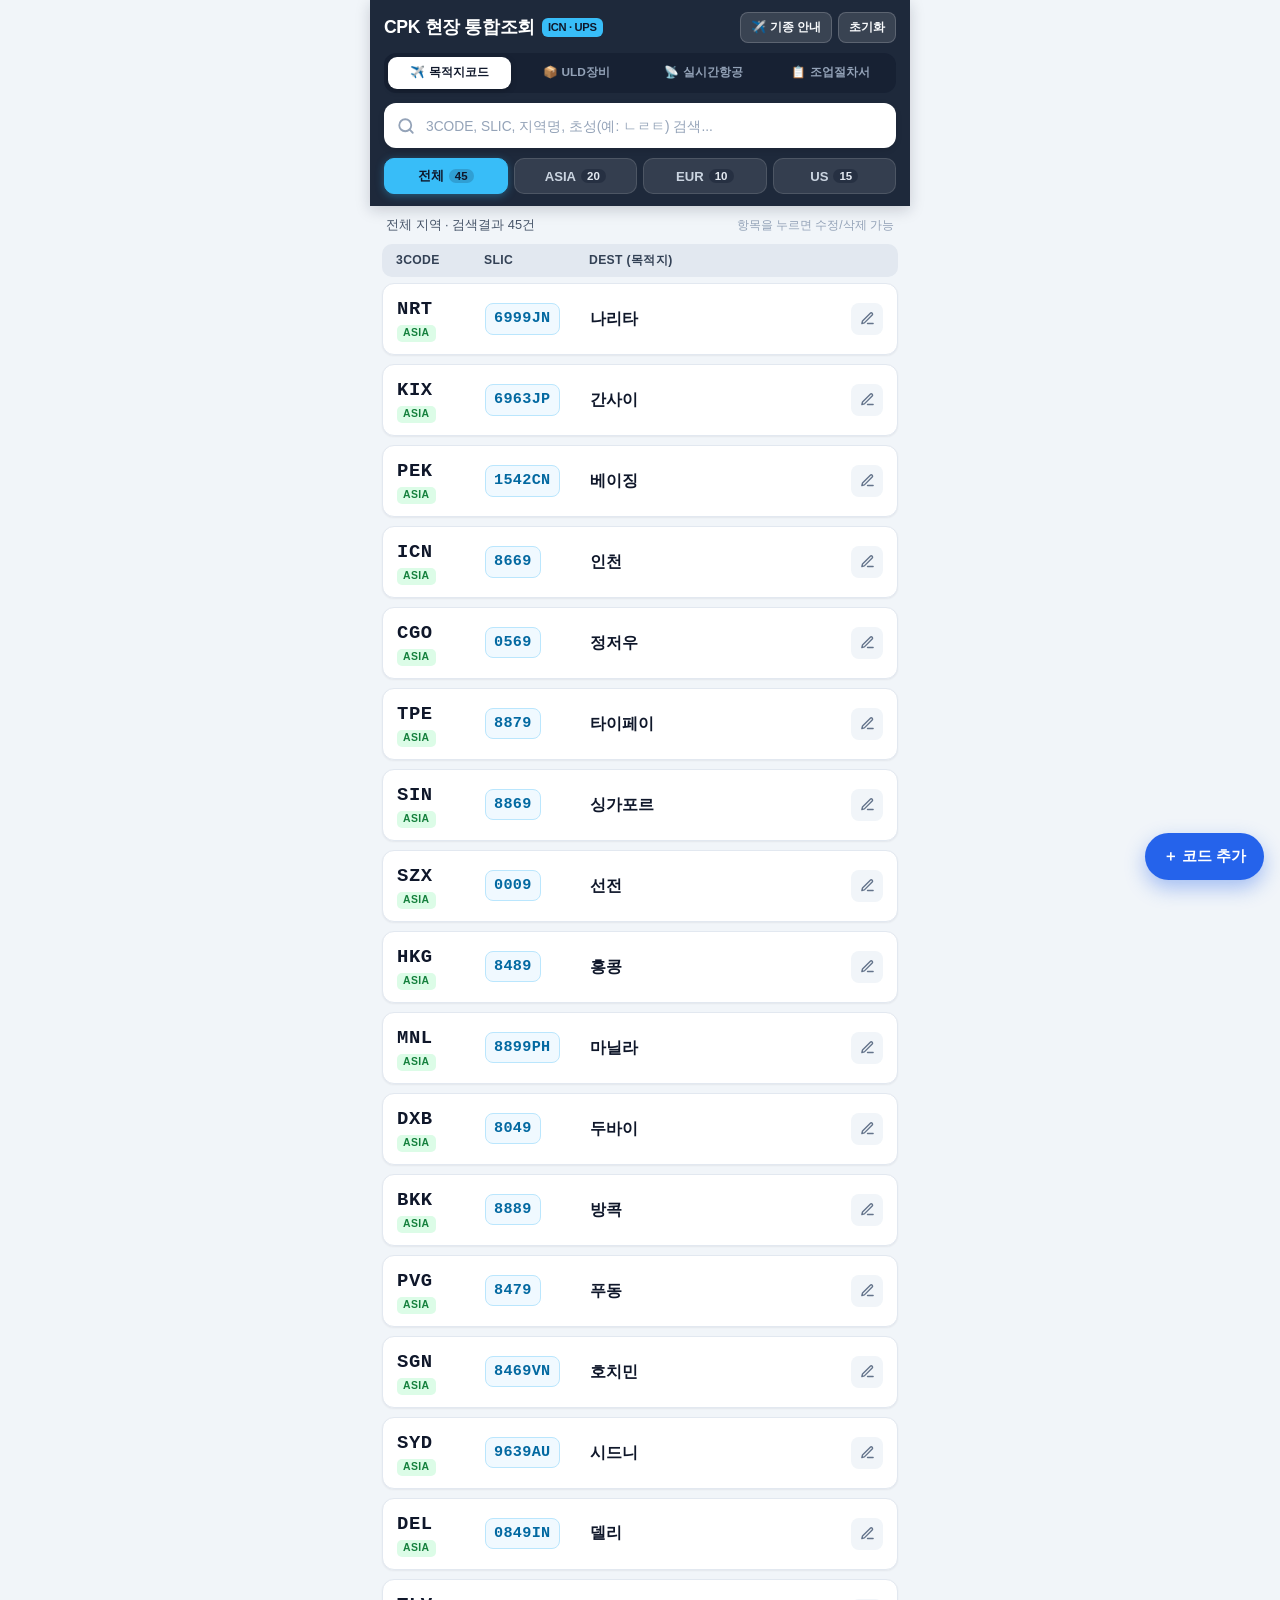
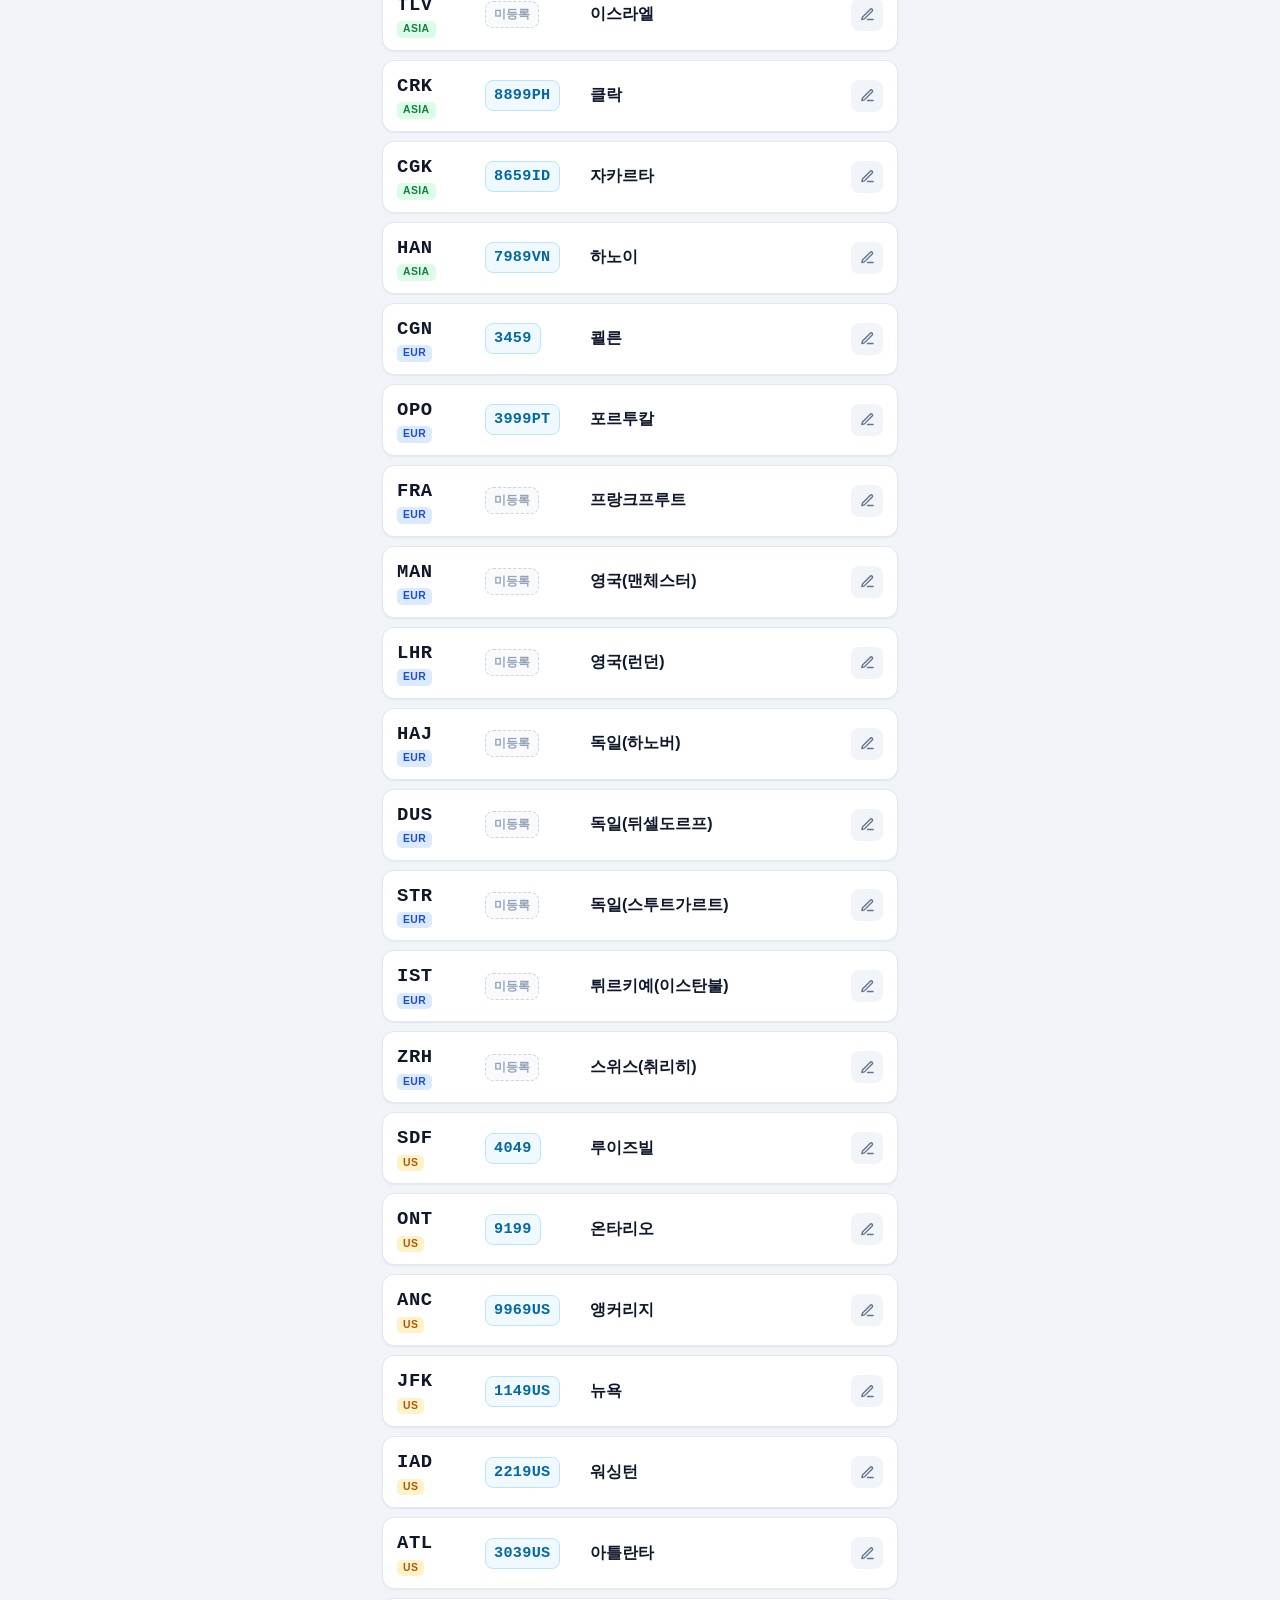
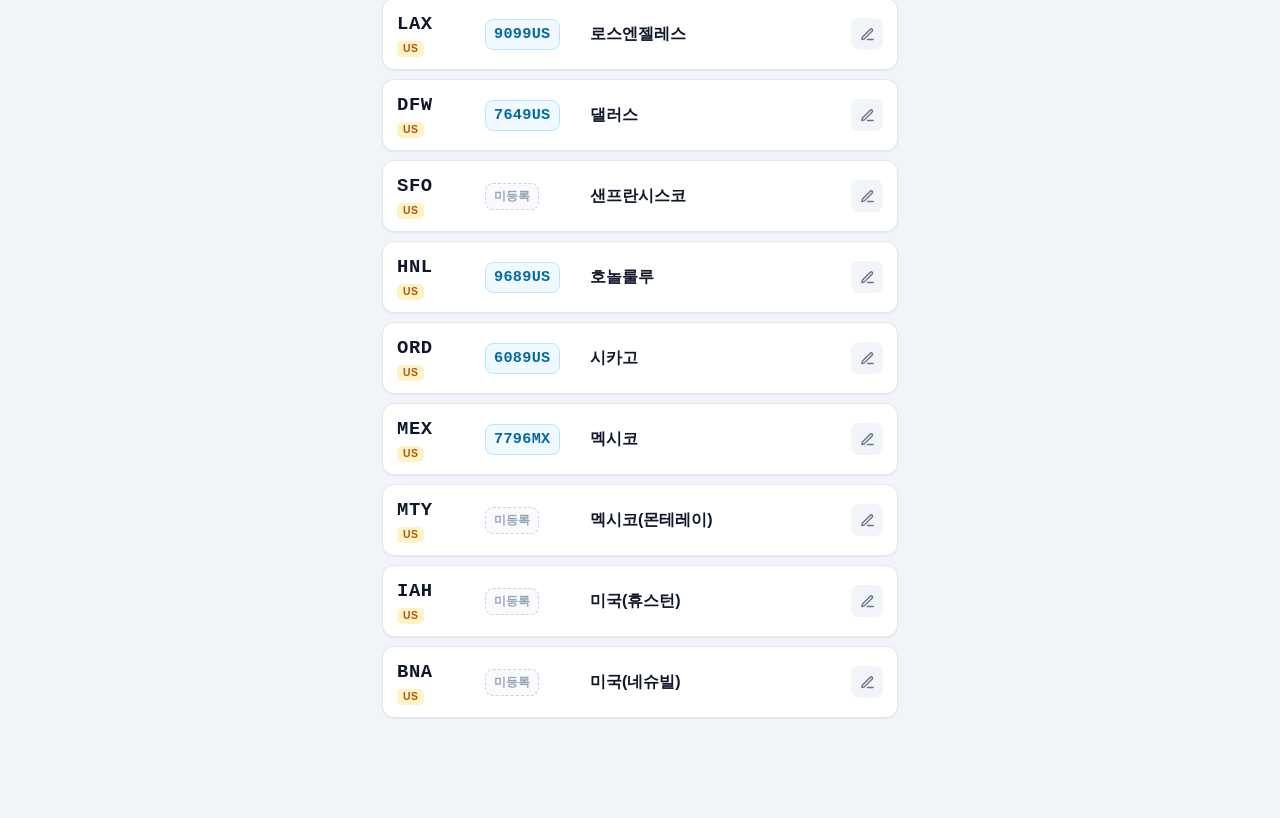
==== 모바일_코드찾기_단일파일.html @ 0aa2a80d "feat: add UPS aircraft ground handling SOP manual tab with step order & content CRUD" ====
﻿<!DOCTYPE html>
<html lang="ko">
<head>
  <meta charset="UTF-8" />
  <meta name="viewport" content="width=device-width, initial-scale=1.0, maximum-scale=1.0, user-scalable=no" />
  <meta name="theme-color" content="#1e293b" />
  <meta name="apple-mobile-web-app-capable" content="yes" />
  <meta name="apple-mobile-web-app-status-bar-style" content="black-translucent" />
  <meta name="apple-mobile-web-app-title" content="CPK 현장앱" />
  <title>CPK 3CODE · ULD · 실시간 항공편</title>
  <link rel="icon" type="image/svg+xml" href="data:image/svg+xml,<svg xmlns='http://www.w3.org/2000/svg' viewBox='0 0 100 100'><rect width='100' height='100' rx='22' fill='%231e293b'/><text x='50' y='44' font-family='sans-serif' font-size='26' font-weight='bold' fill='%2338bdf8' text-anchor='middle'>CPK</text><text x='50' y='74' font-family='sans-serif' font-size='22' font-weight='bold' fill='%23fbbf24' text-anchor='middle'>5X·ULD</text></svg>" />
  <link rel="manifest" href="./manifest.json" />
  <style>
:root {
  --bg: #f1f5f9;
  --surface: #ffffff;
  --text-primary: #0f172a;
  --text-secondary: #475569;
  --text-muted: #94a3b8;
  --border: #e2e8f0;
  --primary: #2563eb;
  --primary-dark: #1d4ed8;
  --primary-light: #eff6ff;
  --header-bg: #1e293b;
  --asia-bg: #dcfce7;
  --asia-text: #15803d;
  --eur-bg: #dbeafe;
  --eur-text: #1d4ed8;
  --us-bg: #fef3c7;
  --us-text: #b45309;
  --danger: #ef4444;
  --danger-bg: #fef2f2;
  --radius: 14px;
  --shadow-sm: 0 1px 2px rgba(15, 23, 42, 0.06);
  --shadow-md: 0 4px 12px rgba(15, 23, 42, 0.08);
}

* {
  box-sizing: border-box;
  margin: 0;
  padding: 0;
  -webkit-tap-highlight-color: transparent;
}

body {
  font-family: -apple-system, BlinkMacSystemFont, "Pretendard", "Malgun Gothic", "Apple SD Gothic Neo", sans-serif;
  background-color: var(--bg);
  color: var(--text-primary);
  line-height: 1.4;
  padding-bottom: 100px;
}

.app-container {
  max-width: 540px;
  margin: 0 auto;
  min-height: 100dvh;
  display: flex;
  flex-direction: column;
}

/* Sticky Top Header & Search */
.sticky-top {
  position: sticky;
  top: 0;
  z-index: 30;
  background: var(--header-bg);
  color: #fff;
  padding: 12px 14px 12px;
  box-shadow: 0 4px 14px rgba(15, 23, 42, 0.18);
}

.top-bar {
  display: flex;
  align-items: center;
  justify-content: space-between;
  margin-bottom: 10px;
}

.app-title {
  font-size: 1.1rem;
  font-weight: 800;
  letter-spacing: -0.02em;
  display: flex;
  align-items: center;
  gap: 7px;
}

.app-title-badge {
  background: #38bdf8;
  color: #0f172a;
  font-size: 0.7rem;
  font-weight: 800;
  padding: 2px 6px;
  border-radius: 6px;
}

.top-actions {
  display: flex;
  gap: 6px;
}

.icon-btn {
  background: rgba(255, 255, 255, 0.12);
  border: 1px solid rgba(255, 255, 255, 0.18);
  color: #f8fafc;
  border-radius: 8px;
  padding: 6px 10px;
  font-size: 0.76rem;
  font-weight: 700;
  cursor: pointer;
  display: inline-flex;
  align-items: center;
  gap: 4px;
  transition: background 0.15s;
}

.icon-btn:active {
  background: rgba(255, 255, 255, 0.24);
}

/* Main Mode Switcher */
.mode-switch {
  display: grid;
  grid-template-columns: 1fr 1fr;
  gap: 6px;
  background: rgba(15, 23, 42, 0.45);
  padding: 4px;
  border-radius: 12px;
  margin-bottom: 10px;
}

.mode-switch.mode-switch-3 {
  grid-template-columns: repeat(3, 1fr);
}

.mode-switch.mode-switch-4 {
  grid-template-columns: repeat(4, 1fr);
  gap: 4px;
}

.mode-btn {
  background: transparent;
  border: none;
  color: #94a3b8;
  padding: 8px 2px;
  border-radius: 9px;
  font-size: 0.74rem;
  font-weight: 800;
  cursor: pointer;
  white-space: nowrap;
  transition: all 0.15s;
}

.mode-btn.active {
  background: #ffffff;
  color: #0f172a;
  box-shadow: 0 2px 6px rgba(0, 0, 0, 0.2);
}

/* Search Box */
.search-wrapper {
  position: relative;
  display: flex;
  align-items: center;
}

.search-icon {
  position: absolute;
  left: 13px;
  width: 18px;
  height: 18px;
  color: var(--text-muted);
  pointer-events: none;
}

.search-input {
  width: 100%;
  height: 45px;
  padding: 0 42px 0 40px;
  font-size: 0.96rem;
  font-weight: 500;
  border: 2px solid transparent;
  border-radius: 12px;
  background: #ffffff;
  color: var(--text-primary);
  outline: none;
  box-shadow: 0 2px 6px rgba(0, 0, 0, 0.12);
  transition: border-color 0.15s;
}

.search-input:focus {
  border-color: #38bdf8;
}

.search-input::placeholder {
  color: #94a3b8;
  font-size: 0.86rem;
  font-weight: 400;
}

.clear-btn {
  position: absolute;
  right: 8px;
  width: 30px;
  height: 30px;
  border: none;
  border-radius: 50%;
  background: #e2e8f0;
  color: #475569;
  font-size: 0.9rem;
  font-weight: 700;
  cursor: pointer;
  display: none;
  align-items: center;
  justify-content: center;
}

.clear-btn.visible {
  display: inline-flex;
}

/* Region Filter Tabs */
.region-tabs {
  display: grid;
  grid-template-columns: repeat(4, 1fr);
  gap: 6px;
  margin-top: 10px;
}

.uld-type-tabs {
  display: flex;
  gap: 6px;
  margin-top: 10px;
  overflow-x: auto;
  padding-bottom: 2px;
  scrollbar-width: none;
}

.uld-type-tabs::-webkit-scrollbar {
  display: none;
}

.tab-btn {
  background: rgba(255, 255, 255, 0.1);
  border: 1px solid rgba(255, 255, 255, 0.12);
  color: #cbd5e1;
  padding: 8px 10px;
  border-radius: 10px;
  font-size: 0.82rem;
  font-weight: 700;
  cursor: pointer;
  display: flex;
  align-items: center;
  justify-content: center;
  gap: 5px;
  white-space: nowrap;
  transition: all 0.15s;
}

.tab-btn .count {
  font-size: 0.72rem;
  background: rgba(15, 23, 42, 0.35);
  color: #e2e8f0;
  padding: 1px 6px;
  border-radius: 99px;
  font-weight: 600;
}

.tab-btn.active {
  background: #38bdf8;
  color: #0f172a;
  border-color: #38bdf8;
  box-shadow: 0 2px 8px rgba(56, 189, 248, 0.35);
}

.tab-btn.active .count {
  background: rgba(15, 23, 42, 0.18);
  color: #0f172a;
}

/* Status & Toolbar Bar */
.status-bar {
  display: flex;
  align-items: center;
  justify-content: space-between;
  padding: 10px 16px 6px;
  font-size: 0.8rem;
  color: var(--text-secondary);
}

.status-hint {
  color: var(--text-muted);
  font-size: 0.75rem;
}

/* Table Header Bar */
.list-header {
  display: grid;
  grid-template-columns: 88px 105px 1fr 34px;
  align-items: center;
  margin: 4px 12px 6px;
  padding: 8px 14px;
  background: #e2e8f0;
  border-radius: 10px;
  font-size: 0.76rem;
  font-weight: 800;
  color: #334155;
  letter-spacing: 0.03em;
}

/* Results List */
.results-list {
  padding: 0 12px;
  display: flex;
  flex-direction: column;
  gap: 9px;
}

/* 3CODE Item Card */
.item-card {
  background: var(--surface);
  border: 1px solid var(--border);
  border-radius: 12px;
  padding: 12px 14px;
  display: grid;
  grid-template-columns: 88px 105px 1fr 34px;
  align-items: center;
  box-shadow: var(--shadow-sm);
  cursor: pointer;
  transition: transform 0.1s, border-color 0.15s, background-color 0.15s;
}

.item-card:active {
  transform: scale(0.99);
  background-color: #f8fafc;
  border-color: #94a3b8;
}

.col-code {
  display: flex;
  flex-direction: column;
  align-items: flex-start;
  gap: 3px;
}

.code-text {
  font-size: 1.18rem;
  font-weight: 800;
  font-family: "SF Mono", "Roboto Mono", Consolas, monospace;
  color: var(--text-primary);
  letter-spacing: 0.03em;
}

.region-badge {
  font-size: 0.65rem;
  font-weight: 800;
  padding: 1px 6px;
  border-radius: 5px;
  letter-spacing: 0.04em;
}

.region-ASIA {
  background: var(--asia-bg);
  color: var(--asia-text);
}

.region-EUR {
  background: var(--eur-bg);
  color: var(--eur-text);
}

.region-US {
  background: var(--us-bg);
  color: var(--us-text);
}

.col-slic {
  display: flex;
  align-items: center;
}

.slic-badge {
  font-family: "SF Mono", "Roboto Mono", Consolas, monospace;
  font-size: 0.95rem;
  font-weight: 700;
  color: #0369a1;
  background: #f0f9ff;
  border: 1px solid #bae6fd;
  padding: 4px 8px;
  border-radius: 8px;
  letter-spacing: 0.02em;
}

.slic-empty {
  font-size: 0.76rem;
  font-weight: 600;
  color: #94a3b8;
  background: #f8fafc;
  border: 1px dashed #cbd5e1;
  padding: 4px 8px;
  border-radius: 8px;
}

.col-dest {
  font-size: 1rem;
  font-weight: 700;
  color: var(--text-primary);
  word-break: keep-all;
  padding-right: 4px;
}

.col-action {
  display: flex;
  justify-content: flex-end;
}

.edit-btn {
  width: 32px;
  height: 32px;
  border-radius: 8px;
  border: none;
  background: #f1f5f9;
  color: #64748b;
  display: inline-flex;
  align-items: center;
  justify-content: center;
  cursor: pointer;
}

.edit-btn:hover {
  background: #e2e8f0;
  color: #0f172a;
}

/* ==========================================
   ULD 컨테이너 카드 스타일
   ========================================== */
.uld-card {
  background: var(--surface);
  border: 1.5px solid var(--border);
  border-radius: 14px;
  padding: 13px;
  display: flex;
  align-items: center;
  gap: 12px;
  box-shadow: var(--shadow-sm);
  cursor: pointer;
  transition: transform 0.1s, border-color 0.15s;
}

.uld-card:active {
  transform: scale(0.99);
  border-color: #64748b;
}

.uld-thumb-wrap {
  width: 92px;
  height: 78px;
  border-radius: 10px;
  overflow: hidden;
  background: #f1f5f9;
  border: 1px solid #cbd5e1;
  flex-shrink: 0;
  display: flex;
  align-items: center;
  justify-content: center;
  position: relative;
}

.uld-thumb-img {
  width: 100%;
  height: 100%;
  object-fit: cover;
}

.uld-thumb-zoom {
  position: absolute;
  right: 3px;
  bottom: 3px;
  background: rgba(15, 23, 42, 0.72);
  color: #fff;
  font-size: 0.62rem;
  padding: 1px 4px;
  border-radius: 4px;
}

.uld-thumb-empty {
  display: flex;
  flex-direction: column;
  align-items: center;
  justify-content: center;
  color: #64748b;
  font-size: 0.68rem;
  font-weight: 700;
  gap: 2px;
}

.uld-thumb-empty span.icon {
  font-size: 1.25rem;
}

.uld-info {
  flex: 1;
  min-width: 0;
  display: flex;
  flex-direction: column;
  gap: 6px;
}

.uld-title-row {
  display: flex;
  align-items: center;
  justify-content: space-between;
  gap: 6px;
}

.uld-full-name {
  font-family: "SF Mono", "Roboto Mono", Consolas, monospace;
  font-size: 1.08rem;
  font-weight: 900;
  color: #0f172a;
  letter-spacing: 0.02em;
  word-break: break-all;
}

/* 박스 타입 & 현장사용명칭 비교 배지 영역 */
.uld-mapping-row {
  display: flex;
  flex-wrap: wrap;
  align-items: center;
  gap: 6px;
}

.uld-type-badge {
  background: #e2e8f0;
  color: #1e293b;
  font-size: 0.78rem;
  font-weight: 800;
  padding: 4px 8px;
  border-radius: 7px;
  font-family: "SF Mono", "Roboto Mono", Consolas, monospace;
}

.uld-arrow {
  color: #94a3b8;
  font-size: 0.8rem;
  font-weight: 800;
}

.uld-field-badge {
  background: #eff6ff;
  border: 1.5px solid #93c5fd;
  color: #1d4ed8;
  font-size: 0.9rem;
  font-weight: 800;
  padding: 4px 10px;
  border-radius: 8px;
  display: inline-flex;
  align-items: center;
  gap: 4px;
}

.uld-field-badge.unset {
  background: #fffbeb;
  border: 1.5px dashed #f59e0b;
  color: #b45309;
  font-size: 0.82rem;
}

.uld-spec-box {
  background: #f8fafc;
  border: 1px solid #e2e8f0;
  border-radius: 8px;
  padding: 6px 9px;
  display: flex;
  flex-direction: column;
  gap: 3px;
  margin-top: 2px;
}

.uld-dims {
  font-size: 0.78rem;
  font-weight: 700;
  color: #334155;
  font-family: "SF Mono", "Roboto Mono", Consolas, sans-serif;
}

.uld-dims strong {
  color: #0f172a;
}

.uld-note {
  font-size: 0.78rem;
  font-weight: 600;
  color: #0369a1;
  line-height: 1.35;
}

.uld-note.warn {
  color: #b91c1c;
  font-weight: 700;
}

/* ==========================================
   실시간 항공편 (UPS · 인천공항) 컨트롤 및 카드 스타일
   ========================================== */
.flight-controls {
  margin-top: 10px;
  display: flex;
  flex-direction: column;
  gap: 8px;
}

.flight-top-row {
  display: flex;
  align-items: center;
  justify-content: space-between;
  gap: 6px;
  flex-wrap: wrap;
}

.flight-airline-toggle {
  display: inline-flex;
  background: rgba(15, 23, 42, 0.48);
  padding: 3px;
  border-radius: 10px;
  gap: 4px;
}

.ups-toggle-btn {
  background: transparent;
  border: none;
  color: #cbd5e1;
  font-size: 0.78rem;
  font-weight: 800;
  padding: 6px 10px;
  border-radius: 7px;
  cursor: pointer;
  white-space: nowrap;
  transition: all 0.15s;
}

.ups-toggle-btn.active[data-airline-filter="UPS"] {
  background: #fbbf24;
  color: #351c15;
  box-shadow: 0 2px 6px rgba(251, 191, 36, 0.35);
}

.ups-toggle-btn.active[data-airline-filter="ALL"] {
  background: #38bdf8;
  color: #0f172a;
}

.flight-date-sync {
  display: flex;
  align-items: center;
  gap: 5px;
  flex: 1;
  justify-content: flex-end;
}

.flight-date-input {
  background: rgba(255, 255, 255, 0.12);
  border: 1px solid rgba(255, 255, 255, 0.22);
  color: #fff;
  border-radius: 8px;
  padding: 5px 7px;
  font-size: 0.76rem;
  font-weight: 700;
  outline: none;
  color-scheme: dark;
}

.btn-live-sync {
  background: #22c55e;
  color: #052e16;
  border: none;
  border-radius: 8px;
  padding: 6px 10px;
  font-size: 0.76rem;
  font-weight: 800;
  cursor: pointer;
  white-space: nowrap;
  display: inline-flex;
  align-items: center;
  gap: 3px;
  transition: transform 0.12s, opacity 0.15s;
}

.btn-live-sync:active {
  transform: scale(0.96);
}

.btn-live-sync.loading {
  opacity: 0.7;
  pointer-events: none;
}

.btn-sched-img {
  background: #38bdf8;
  color: #0f172a;
  border: none;
  border-radius: 8px;
  padding: 6px 10px;
  font-size: 0.76rem;
  font-weight: 800;
  cursor: pointer;
  white-space: nowrap;
  display: inline-flex;
  align-items: center;
  gap: 3px;
  transition: transform 0.12s;
}

.btn-sched-img:active {
  transform: scale(0.96);
}

/* 등록된 스케줄 원본 이미지 고정 배너 */
.pinned-sched-banner {
  margin: 4px 12px 8px;
  background: #ffffff;
  border: 1.5px solid #38bdf8;
  border-radius: 12px;
  padding: 8px 10px;
  box-shadow: var(--shadow-sm);
}

.pinned-sched-top {
  display: flex;
  align-items: center;
  justify-content: space-between;
  margin-bottom: 6px;
}

.pinned-sched-title {
  font-size: 0.78rem;
  font-weight: 800;
  color: #0369a1;
}

.pinned-sched-actions {
  display: flex;
  gap: 5px;
}

.btn-pinned-act {
  background: #f1f5f9;
  border: 1px solid #cbd5e1;
  color: #334155;
  border-radius: 6px;
  padding: 3px 7px;
  font-size: 0.72rem;
  font-weight: 700;
  cursor: pointer;
}

.btn-pinned-act.danger {
  background: #fef2f2;
  border-color: #fecaca;
  color: #dc2626;
}

.pinned-sched-thumb {
  width: 100%;
  max-height: 150px;
  object-fit: contain;
  background: #0f172a;
  border-radius: 8px;
  cursor: pointer;
  display: block;
}

/* 스케줄 이미지 등록 · 자동 인식 모달 */
.sched-img-preview-box {
  width: 100%;
  min-height: 130px;
  max-height: 210px;
  border: 2px dashed #cbd5e1;
  border-radius: 12px;
  background: #0f172a;
  overflow: hidden;
  display: flex;
  align-items: center;
  justify-content: center;
  margin-bottom: 8px;
}

.sched-img-preview {
  width: 100%;
  max-height: 206px;
  object-fit: contain;
}

.sched-ocr-status {
  background: #eff6ff;
  border: 1px solid #bfdbfe;
  color: #1e40af;
  border-radius: 8px;
  padding: 7px 10px;
  font-size: 0.76rem;
  font-weight: 700;
  display: flex;
  align-items: center;
  justify-content: space-between;
  gap: 8px;
  margin-bottom: 10px;
}

.btn-rerun-ocr {
  background: #2563eb;
  color: #fff;
  border: none;
  border-radius: 6px;
  padding: 3px 8px;
  font-size: 0.72rem;
  font-weight: 700;
  cursor: pointer;
  flex-shrink: 0;
}

.sched-extract-header {
  display: flex;
  align-items: center;
  justify-content: space-between;
  gap: 6px;
  margin-bottom: 6px;
  flex-wrap: wrap;
}

.sched-extract-tools {
  display: flex;
  gap: 5px;
}

.btn-mini-tool {
  background: #f1f5f9;
  border: 1px solid #cbd5e1;
  color: #1e293b;
  border-radius: 6px;
  padding: 4px 8px;
  font-size: 0.73rem;
  font-weight: 800;
  cursor: pointer;
}

.sched-edit-table-wrap {
  border: 1px solid #cbd5e1;
  border-radius: 10px;
  overflow: hidden;
  background: #fff;
}

.sched-edit-thead {
  display: grid;
  grid-template-columns: 46px 1.15fr 44px 0.9fr 0.9fr 1.15fr 28px;
  background: #2e7d5b;
  color: #fff;
  font-size: 0.68rem;
  font-weight: 800;
  text-align: center;
  padding: 6px 2px;
}

.sched-edit-tbody {
  display: flex;
  flex-direction: column;
  max-height: 220px;
  overflow-y: auto;
}

.sched-edit-row {
  display: grid;
  grid-template-columns: 46px 1.15fr 44px 0.9fr 0.9fr 1.15fr 28px;
  gap: 3px;
  padding: 5px 4px;
  border-bottom: 1px solid #e2e8f0;
  align-items: center;
}

.sched-edit-row input {
  width: 100%;
  height: 32px;
  padding: 0 4px;
  border: 1px solid #cbd5e1;
  border-radius: 6px;
  font-size: 0.78rem;
  font-weight: 800;
  text-align: center;
  text-transform: uppercase;
  font-family: "SF Mono", "Roboto Mono", Consolas, monospace;
  background: #f8fafc;
}

.sched-edit-row input:focus {
  border-color: #2563eb;
  background: #fff;
  outline: none;
}

.btn-sched-row-del {
  background: #fef2f2;
  color: #dc2626;
  border: 1px solid #fecaca;
  border-radius: 6px;
  height: 30px;
  font-size: 0.75rem;
  font-weight: 800;
  cursor: pointer;
}

/* ==========================================
   UPS 항공조업 절차서 (SOP) 컨트롤 및 카드 스타일
   ========================================== */
.sop-controls {
  margin-top: 10px;
  display: flex;
  flex-direction: column;
  gap: 8px;
}

.sop-progress-row {
  display: flex;
  align-items: center;
  justify-content: space-between;
  gap: 10px;
  background: rgba(15, 23, 42, 0.45);
  padding: 7px 10px;
  border-radius: 10px;
}

.sop-progress-info {
  flex: 1;
  display: flex;
  flex-direction: column;
  gap: 4px;
}

#sopProgressText {
  font-size: 0.76rem;
  font-weight: 800;
  color: #e2e8f0;
}

.sop-progress-bar-bg {
  width: 100%;
  height: 6px;
  background: rgba(255, 255, 255, 0.16);
  border-radius: 99px;
  overflow: hidden;
}

.sop-progress-bar-fill {
  height: 100%;
  background: #22c55e;
  border-radius: 99px;
  transition: width 0.2s ease;
}

.btn-sop-check-reset {
  background: rgba(255, 255, 255, 0.12);
  border: 1px solid rgba(255, 255, 255, 0.2);
  color: #f8fafc;
  border-radius: 8px;
  padding: 5px 9px;
  font-size: 0.73rem;
  font-weight: 700;
  cursor: pointer;
  white-space: nowrap;
}

.sop-phase-tabs {
  margin-top: 0;
}

.sop-card {
  background: var(--surface);
  border: 1.5px solid var(--border);
  border-left: 5px solid #2563eb;
  border-radius: 14px;
  padding: 13px 14px;
  display: flex;
  flex-direction: column;
  gap: 9px;
  box-shadow: var(--shadow-sm);
  transition: border-color 0.15s, background-color 0.15s;
}

.sop-card.checked {
  border-left-color: #16a34a;
  background: #f8fafc;
}

.sop-card-top {
  display: flex;
  align-items: flex-start;
  justify-content: space-between;
  gap: 8px;
}

.sop-head-left {
  display: flex;
  align-items: center;
  flex-wrap: wrap;
  gap: 6px;
  flex: 1;
}

.sop-check-btn {
  width: 26px;
  height: 26px;
  border-radius: 7px;
  border: 2px solid #94a3b8;
  background: #fff;
  color: transparent;
  font-size: 0.9rem;
  font-weight: 900;
  display: inline-flex;
  align-items: center;
  justify-content: center;
  cursor: pointer;
  flex-shrink: 0;
  transition: all 0.15s;
}

.sop-card.checked .sop-check-btn {
  background: #16a34a;
  border-color: #16a34a;
  color: #fff;
}

.sop-step-badge {
  background: #1e293b;
  color: #fbbf24;
  font-family: "SF Mono", "Roboto Mono", Consolas, monospace;
  font-size: 0.76rem;
  font-weight: 900;
  padding: 3px 8px;
  border-radius: 6px;
  letter-spacing: 0.03em;
}

.sop-phase-badge {
  background: #eff6ff;
  border: 1px solid #bfdbfe;
  color: #1d4ed8;
  font-size: 0.72rem;
  font-weight: 800;
  padding: 2px 7px;
  border-radius: 6px;
}

.sop-order-actions {
  display: flex;
  align-items: center;
  gap: 4px;
  flex-shrink: 0;
}

.btn-sop-move {
  width: 28px;
  height: 28px;
  border-radius: 7px;
  border: 1px solid #cbd5e1;
  background: #f8fafc;
  color: #334155;
  font-size: 0.74rem;
  font-weight: 900;
  display: inline-flex;
  align-items: center;
  justify-content: center;
  cursor: pointer;
}

.btn-sop-move:disabled {
  opacity: 0.35;
  cursor: default;
}

.btn-sop-move:not(:disabled):active {
  background: #e2e8f0;
}

.sop-title {
  font-size: 1.02rem;
  font-weight: 900;
  color: #0f172a;
  line-height: 1.35;
  cursor: pointer;
}

.sop-card.checked .sop-title {
  color: #475569;
  text-decoration: line-through;
}

.sop-content {
  font-size: 0.86rem;
  color: #334155;
  line-height: 1.52;
  white-space: pre-line;
  background: #f8fafc;
  border: 1px solid #e2e8f0;
  border-radius: 10px;
  padding: 9px 11px;
  cursor: pointer;
}

.sop-caution {
  background: #fef2f2;
  border: 1px solid #fecaca;
  color: #b91c1c;
  font-size: 0.8rem;
  font-weight: 800;
  border-radius: 8px;
  padding: 7px 10px;
  line-height: 1.4;
}

.sop-photo-row {
  display: flex;
  align-items: center;
  gap: 10px;
}

.sop-photo-thumb {
  width: 100%;
  max-height: 145px;
  object-fit: cover;
  border-radius: 9px;
  border: 1px solid #cbd5e1;
  cursor: pointer;
}

.sop-card-footer {
  display: flex;
  align-items: center;
  justify-content: space-between;
  border-top: 1px dashed #e2e8f0;
  padding-top: 7px;
  gap: 8px;
}

.btn-sop-insert-after {
  background: #f1f5f9;
  border: 1px solid #cbd5e1;
  color: #334155;
  font-size: 0.73rem;
  font-weight: 800;
  padding: 4px 9px;
  border-radius: 7px;
  cursor: pointer;
}

.btn-sop-edit-text {
  background: #eff6ff;
  border: 1px solid #bfdbfe;
  color: #1d4ed8;
  font-size: 0.74rem;
  font-weight: 800;
  padding: 4px 10px;
  border-radius: 7px;
  cursor: pointer;
}

.form-textarea {
  width: 100%;
  padding: 10px 12px;
  font-size: 0.92rem;
  font-weight: 600;
  font-family: inherit;
  border: 1.5px solid var(--border);
  border-radius: 10px;
  outline: none;
  color: var(--text-primary);
  background: #f8fafc;
  resize: vertical;
  line-height: 1.45;
}

.form-textarea:focus {
  border-color: var(--primary);
  background: #ffffff;
}

/* ==========================================
   현장 화이트보드 조업 현황판 (SPOT | FLT/NO | 기종 | STA/ATA | STD/ATD | ORIGIN/DEST)
   ========================================== */
.wb-header {
  display: grid;
  grid-template-columns: 48px 1.25fr 44px 0.95fr 0.95fr 1.2fr;
  align-items: center;
  margin: 4px 12px 6px;
  background: #2e7d5b;
  color: #ffffff;
  border-radius: 10px;
  border: 1.5px solid #1f5c42;
  box-shadow: 0 2px 6px rgba(15, 23, 42, 0.12);
  overflow: hidden;
}

.wb-header > div {
  padding: 9px 2px;
  text-align: center;
  font-size: 0.72rem;
  font-weight: 900;
  letter-spacing: -0.01em;
  border-right: 1px solid rgba(255, 255, 255, 0.22);
}

.wb-header > div:last-child {
  border-right: none;
}

.wb-row-card {
  background: #ffffff;
  border: 1.5px solid #cbd5e1;
  border-radius: 12px;
  overflow: hidden;
  box-shadow: var(--shadow-sm);
  cursor: pointer;
  transition: transform 0.1s, border-color 0.15s;
}

.wb-row-card.is-ups {
  border-left: 4px solid #2e7d5b;
}

.wb-row-card:active {
  transform: scale(0.99);
  background: #f8fafc;
}

.wb-grid {
  display: grid;
  grid-template-columns: 48px 1.25fr 44px 0.95fr 0.95fr 1.2fr;
  align-items: stretch;
  min-height: 54px;
}

.wb-cell {
  display: flex;
  flex-direction: column;
  align-items: center;
  justify-content: center;
  padding: 8px 3px;
  text-align: center;
  border-right: 1px solid #e2e8f0;
  font-family: "SF Mono", "Roboto Mono", Consolas, monospace;
}

.wb-cell:last-child {
  border-right: none;
}

.wb-spot {
  font-size: 1.08rem;
  font-weight: 900;
  color: #0f172a;
  background: #f8fafc;
}

.wb-spot.spot-empty {
  font-size: 0.75rem;
  color: #94a3b8;
}

.wb-flt {
  font-size: 0.98rem;
  font-weight: 900;
  color: #1d4ed8;
  word-break: break-all;
  line-height: 1.2;
}

.wb-flt-sub {
  font-size: 0.64rem;
  font-weight: 700;
  color: #64748b;
  margin-top: 2px;
  font-family: -apple-system, BlinkMacSystemFont, "Pretendard", sans-serif;
}

.wb-ac {
  font-size: 0.92rem;
  font-weight: 800;
  color: #334155;
  background: #f8fafc;
}

.wb-header-ac {
  cursor: pointer;
  text-decoration: underline;
  text-underline-offset: 2px;
}

.wb-ac-btn {
  background: #e0f2fe;
  border: 1px solid #7dd3fc;
  color: #0369a1;
  font-family: "SF Mono", "Roboto Mono", Consolas, monospace;
  font-size: 0.84rem;
  font-weight: 900;
  padding: 3px 5px;
  border-radius: 6px;
  cursor: pointer;
  display: inline-flex;
  align-items: center;
  justify-content: center;
  transition: transform 0.1s, background 0.15s;
}

.wb-ac-btn:active {
  transform: scale(0.93);
  background: #bae6fd;
}

/* ==========================================
   항공기 기종(744 · 748 · 767) 안내 모달 스타일
   ========================================== */
.ac-filter-tabs {
  display: grid;
  grid-template-columns: repeat(4, 1fr);
  gap: 5px;
  margin-bottom: 12px;
}

.ac-tab-btn {
  background: #f1f5f9;
  border: 1px solid #cbd5e1;
  color: #475569;
  padding: 7px 4px;
  border-radius: 8px;
  font-size: 0.75rem;
  font-weight: 800;
  cursor: pointer;
  white-space: nowrap;
}

.ac-tab-btn.active {
  background: #1e293b;
  color: #38bdf8;
  border-color: #1e293b;
}

.ac-guide-list {
  display: flex;
  flex-direction: column;
  gap: 12px;
}

.ac-guide-card {
  background: #f8fafc;
  border: 1.5px solid #cbd5e1;
  border-radius: 12px;
  padding: 12px;
  display: flex;
  flex-direction: column;
  gap: 8px;
  transition: border-color 0.2s, box-shadow 0.2s;
}

.ac-guide-card.highlight-ac {
  border-color: #2563eb;
  background: #eff6ff;
  box-shadow: 0 0 0 2px rgba(37, 99, 235, 0.18);
}

.ac-card-header {
  display: flex;
  align-items: center;
  gap: 10px;
}

.ac-code-badge {
  font-family: "SF Mono", "Roboto Mono", Consolas, monospace;
  font-size: 1.15rem;
  font-weight: 900;
  padding: 6px 11px;
  border-radius: 9px;
  color: #ffffff;
  flex-shrink: 0;
}

.ac-748 {
  background: #1d4ed8;
}

.ac-744 {
  background: #0f766e;
}

.ac-767 {
  background: #b45309;
}

.ac-title-box {
  display: flex;
  flex-direction: column;
  gap: 2px;
}

.ac-full-name {
  font-size: 0.94rem;
  font-weight: 900;
  color: #0f172a;
}

.ac-sub-name {
  font-size: 0.76rem;
  color: #475569;
}

.ac-desc-list {
  padding-left: 16px;
  font-size: 0.8rem;
  color: #334155;
  display: flex;
  flex-direction: column;
  gap: 4px;
  line-height: 1.4;
}

.ac-warn-box {
  background: #fef2f2;
  border: 1px solid #fecaca;
  color: #991b1b;
  border-radius: 8px;
  padding: 8px 10px;
  font-size: 0.78rem;
  line-height: 1.42;
}

.ac-deck-box {
  background: #ffffff;
  border: 1px solid #e2e8f0;
  border-radius: 8px;
  padding: 8px 10px;
  font-size: 0.76rem;
  color: #1e293b;
  display: flex;
  flex-direction: column;
  gap: 4px;
  line-height: 1.45;
}

.ac-deck-box code {
  background: #f1f5f9;
  color: #0369a1;
  font-weight: 800;
  padding: 1px 5px;
  border-radius: 4px;
}

.wb-time {
  font-size: 0.96rem;
  font-weight: 800;
  color: #0f172a;
  line-height: 1.15;
}

.wb-time-sub {
  font-size: 0.65rem;
  font-weight: 700;
  color: #64748b;
  margin-top: 2px;
}

.wb-time-sub.delay {
  color: #dc2626;
}

.wb-time-sub.done {
  color: #15803d;
}

.wb-route {
  font-size: 0.94rem;
  font-weight: 900;
  color: #0f172a;
  word-break: break-all;
  line-height: 1.2;
}

/* 화이트보드 각 행 하단 보조 정보바 (SLIC 코드·목적지명·실시간 상태·항적 링크) */
.wb-footer {
  display: flex;
  align-items: center;
  justify-content: space-between;
  gap: 6px;
  padding: 6px 10px;
  background: #f8fafc;
  border-top: 1px dashed #e2e8f0;
  font-size: 0.74rem;
}

.wb-footer-left {
  display: flex;
  align-items: center;
  flex-wrap: wrap;
  gap: 5px;
  min-width: 0;
}

.wb-slic-tag {
  background: #eff6ff;
  border: 1px solid #bfdbfe;
  color: #1e40af;
  font-weight: 800;
  padding: 1px 6px;
  border-radius: 5px;
  font-size: 0.71rem;
}

.wb-state-tag {
  font-weight: 800;
  padding: 1px 6px;
  border-radius: 5px;
  font-size: 0.7rem;
}

.wb-state-tag.done {
  background: #dcfce7;
  color: #15803d;
}

.wb-state-tag.delay {
  background: #fef2f2;
  color: #dc2626;
}

.wb-state-tag.sched {
  background: #e2e8f0;
  color: #334155;
}

.wb-memo-tag {
  color: #0f172a;
  font-weight: 700;
}

@media (max-width: 370px) {
  .wb-header,
  .wb-grid {
    grid-template-columns: 42px 1.2fr 38px 0.9fr 0.9fr 1.15fr;
  }
  .wb-header > div {
    font-size: 0.66rem;
  }
  .wb-spot {
    font-size: 0.96rem;
  }
  .wb-flt,
  .wb-time,
  .wb-route {
    font-size: 0.86rem;
  }
  .wb-ac {
    font-size: 0.84rem;
  }
}

/* 항공편 카드 */
.flight-card {
  background: var(--surface);
  border: 1.5px solid var(--border);
  border-radius: 14px;
  padding: 13px 14px;
  display: flex;
  flex-direction: column;
  gap: 9px;
  box-shadow: var(--shadow-sm);
  cursor: pointer;
  transition: transform 0.1s, border-color 0.15s;
}

.flight-card.is-ups {
  border-left: 5px solid #d97706;
}

.flight-card:active {
  transform: scale(0.99);
}

.flight-card-top {
  display: flex;
  align-items: center;
  justify-content: space-between;
  gap: 8px;
}

.flight-id-group {
  display: flex;
  align-items: center;
  gap: 7px;
  flex-wrap: wrap;
}

.dir-badge {
  font-size: 0.72rem;
  font-weight: 900;
  padding: 3px 7px;
  border-radius: 6px;
  letter-spacing: 0.02em;
}

.dir-ARR {
  background: #dcfce7;
  color: #15803d;
}

.dir-DEP {
  background: #dbeafe;
  color: #1d4ed8;
}

.flight-no {
  font-family: "SF Mono", "Roboto Mono", Consolas, monospace;
  font-size: 1.2rem;
  font-weight: 900;
  color: #0f172a;
  letter-spacing: 0.03em;
}

.ups-pill {
  background: #351c15;
  color: #fbbf24;
  font-size: 0.7rem;
  font-weight: 900;
  padding: 2px 7px;
  border-radius: 6px;
  letter-spacing: 0.03em;
}

.airline-pill {
  background: #f1f5f9;
  color: #475569;
  font-size: 0.72rem;
  font-weight: 700;
  padding: 2px 7px;
  border-radius: 6px;
}

.flight-spot-group {
  display: flex;
  align-items: center;
  gap: 6px;
}

.spot-badge {
  background: #fef3c7;
  border: 1.5px solid #f59e0b;
  color: #92400e;
  font-family: "SF Mono", "Roboto Mono", Consolas, monospace;
  font-size: 0.96rem;
  font-weight: 900;
  padding: 4px 10px;
  border-radius: 8px;
}

.spot-badge.empty {
  background: #f8fafc;
  border: 1px dashed #cbd5e1;
  color: #94a3b8;
  font-size: 0.78rem;
  font-weight: 700;
}

.state-badge {
  font-size: 0.76rem;
  font-weight: 800;
  padding: 4px 8px;
  border-radius: 7px;
}

.state-done {
  background: #dcfce7;
  color: #15803d;
}

.state-delay {
  background: #fef2f2;
  color: #dc2626;
  border: 1px solid #fecaca;
}

.state-sched {
  background: #f1f5f9;
  color: #475569;
}

.flight-card-mid {
  display: flex;
  align-items: center;
  justify-content: space-between;
  background: #f8fafc;
  border: 1px solid #e2e8f0;
  border-radius: 10px;
  padding: 9px 11px;
  gap: 10px;
}

.flight-time-box {
  display: flex;
  flex-direction: column;
  min-width: 82px;
}

.time-label {
  font-size: 0.68rem;
  font-weight: 700;
  color: #64748b;
}

.time-actual {
  font-family: "SF Mono", "Roboto Mono", Consolas, monospace;
  font-size: 1.18rem;
  font-weight: 900;
  color: #0f172a;
}

.time-sched {
  font-family: "SF Mono", "Roboto Mono", Consolas, monospace;
  font-size: 0.75rem;
  font-weight: 700;
  color: #64748b;
}

.time-sched del {
  color: #94a3b8;
}

.flight-route-box {
  flex: 1;
  display: flex;
  flex-direction: column;
  gap: 4px;
  min-width: 0;
}

.route-main {
  font-size: 0.92rem;
  font-weight: 800;
  color: #0f172a;
  word-break: keep-all;
}

.route-via {
  font-size: 0.78rem;
  font-weight: 700;
  color: #0369a1;
}

.route-slic-chips {
  display: flex;
  flex-wrap: wrap;
  gap: 5px;
  margin-top: 2px;
}

.route-slic-chip {
  background: #eff6ff;
  border: 1px solid #bfdbfe;
  color: #1d4ed8;
  font-size: 0.72rem;
  font-weight: 800;
  padding: 2px 7px;
  border-radius: 6px;
  font-family: "SF Mono", "Roboto Mono", Consolas, sans-serif;
}

.flight-card-bottom {
  display: flex;
  align-items: center;
  justify-content: space-between;
  gap: 8px;
  font-size: 0.76rem;
  color: #64748b;
}

.flight-term-memo {
  display: flex;
  align-items: center;
  gap: 6px;
  flex-wrap: wrap;
}

.term-tag {
  background: #e2e8f0;
  color: #334155;
  font-weight: 800;
  padding: 2px 6px;
  border-radius: 5px;
  font-size: 0.72rem;
}

.flight-memo-text {
  color: #0f172a;
  font-weight: 700;
}

.flight-quick-links {
  display: flex;
  gap: 5px;
  flex-shrink: 0;
}

.btn-flight-link {
  background: #f1f5f9;
  border: 1px solid #cbd5e1;
  color: #334155;
  text-decoration: none;
  font-size: 0.72rem;
  font-weight: 800;
  padding: 4px 8px;
  border-radius: 7px;
  display: inline-flex;
  align-items: center;
  gap: 3px;
}

.btn-flight-link:active {
  background: #e2e8f0;
}

/* Search Highlight */
mark.hl {
  background: #fef08a;
  color: #0f172a;
  padding: 0 2px;
  border-radius: 3px;
}

/* Empty State */
.empty-state {
  text-align: center;
  padding: 42px 20px;
  background: var(--surface);
  border-radius: var(--radius);
  border: 1px dashed #cbd5e1;
  margin: 8px 0;
}

.empty-title {
  font-size: 1rem;
  font-weight: 700;
  color: var(--text-secondary);
  margin-bottom: 6px;
}

.empty-desc {
  font-size: 0.85rem;
  color: var(--text-muted);
  margin-bottom: 16px;
}

.btn-inline-add {
  background: var(--primary);
  color: #fff;
  border: none;
  border-radius: 10px;
  padding: 10px 16px;
  font-size: 0.88rem;
  font-weight: 700;
  cursor: pointer;
}

/* Floating Action Buttons */
.fab-group {
  position: fixed;
  right: 16px;
  bottom: 20px;
  z-index: 25;
  display: flex;
  gap: 8px;
  align-items: center;
}

.fab-camera {
  background: #0f172a;
  color: #38bdf8;
  border: 1.5px solid #38bdf8;
  border-radius: 99px;
  padding: 13px 16px;
  font-size: 0.88rem;
  font-weight: 800;
  box-shadow: 0 8px 20px rgba(15, 23, 42, 0.32);
  display: flex;
  align-items: center;
  gap: 5px;
  cursor: pointer;
}

.fab-camera:active {
  transform: scale(0.95);
}

.fab-add {
  background: var(--primary);
  color: #ffffff;
  border: none;
  border-radius: 99px;
  padding: 14px 18px;
  font-size: 0.92rem;
  font-weight: 800;
  box-shadow: 0 8px 20px rgba(37, 99, 235, 0.38);
  display: flex;
  align-items: center;
  gap: 6px;
  cursor: pointer;
  transition: transform 0.15s, background 0.15s;
}

.fab-add:active {
  transform: scale(0.95);
  background: var(--primary-dark);
}

/* Modal / Bottom Sheet */
.modal-backdrop {
  position: fixed;
  inset: 0;
  background: rgba(15, 23, 42, 0.55);
  backdrop-filter: blur(2px);
  z-index: 50;
  display: none;
  align-items: flex-end;
  justify-content: center;
}

.modal-backdrop.open {
  display: flex;
}

.modal-sheet {
  background: var(--surface);
  width: 100%;
  max-width: 540px;
  border-radius: 22px 22px 0 0;
  padding: 20px 18px 28px;
  box-shadow: 0 -8px 30px rgba(0, 0, 0, 0.18);
  animation: slideUp 0.2s ease-out;
}

.modal-sheet-scroll {
  max-height: 90dvh;
  overflow-y: auto;
}

@keyframes slideUp {
  from {
    transform: translateY(100%);
  }
  to {
    transform: translateY(0);
  }
}

.modal-header {
  display: flex;
  align-items: center;
  justify-content: space-between;
  margin-bottom: 14px;
}

.modal-title {
  font-size: 1.08rem;
  font-weight: 800;
  color: var(--text-primary);
}

.modal-close {
  background: #f1f5f9;
  border: none;
  width: 32px;
  height: 32px;
  border-radius: 50%;
  font-size: 1rem;
  font-weight: 700;
  color: var(--text-secondary);
  cursor: pointer;
}

.form-group {
  margin-bottom: 13px;
}

.form-label {
  display: block;
  font-size: 0.8rem;
  font-weight: 700;
  color: var(--text-secondary);
  margin-bottom: 5px;
}

.label-sub {
  font-weight: 500;
  color: var(--text-muted);
  font-size: 0.74rem;
}

.label-highlight {
  color: var(--primary);
  font-weight: 800;
}

.region-radio-group {
  display: grid;
  grid-template-columns: repeat(3, 1fr);
  gap: 8px;
}

.region-option {
  position: relative;
}

.region-option input {
  position: absolute;
  opacity: 0;
  pointer-events: none;
}

.region-option span {
  display: flex;
  align-items: center;
  justify-content: center;
  height: 42px;
  border: 2px solid var(--border);
  border-radius: 10px;
  font-size: 0.9rem;
  font-weight: 800;
  color: var(--text-secondary);
  cursor: pointer;
  transition: all 0.15s;
}

.region-option input:checked + span {
  border-color: var(--primary);
  background: var(--primary-light);
  color: var(--primary);
}

.form-row {
  display: grid;
  grid-template-columns: 115px 1fr;
  gap: 10px;
}

.form-input {
  width: 100%;
  height: 44px;
  padding: 0 12px;
  font-size: 0.96rem;
  font-weight: 600;
  border: 1.5px solid var(--border);
  border-radius: 10px;
  outline: none;
  color: var(--text-primary);
  background: #f8fafc;
}

.form-input:focus {
  border-color: var(--primary);
  background: #ffffff;
}

.form-input.input-highlight {
  border-color: #93c5fd;
  background: #eff6ff;
  font-weight: 800;
}

.form-input.input-highlight:focus {
  border-color: var(--primary);
  background: #ffffff;
}

.form-input.uppercase {
  text-transform: uppercase;
  font-family: "SF Mono", "Roboto Mono", Consolas, monospace;
}

/* Photo Upload in Modal */
.photo-upload-box {
  width: 100%;
  height: 140px;
  border: 2px dashed #cbd5e1;
  border-radius: 12px;
  background: #f8fafc;
  overflow: hidden;
  display: flex;
  align-items: center;
  justify-content: center;
  margin-bottom: 8px;
}

.uld-photo-preview {
  width: 100%;
  height: 100%;
  object-fit: contain;
  background: #0f172a;
}

.photo-placeholder {
  text-align: center;
  color: var(--text-muted);
  padding: 12px;
}

.photo-placeholder-icon {
  font-size: 1.8rem;
  margin-bottom: 4px;
}

.photo-placeholder-text {
  font-size: 0.82rem;
  font-weight: 600;
}

.photo-btn-row {
  display: flex;
  gap: 8px;
}

.btn-photo-action {
  flex: 1;
  background: #f1f5f9;
  border: 1px solid #cbd5e1;
  color: #1e293b;
  border-radius: 9px;
  padding: 9px 10px;
  font-size: 0.82rem;
  font-weight: 700;
  text-align: center;
  cursor: pointer;
}

.btn-photo-action:active {
  background: #e2e8f0;
}

.btn-photo-remove {
  background: var(--danger-bg);
  border: 1px solid #fecaca;
  color: var(--danger);
  border-radius: 9px;
  padding: 9px 12px;
  font-size: 0.8rem;
  font-weight: 700;
  cursor: pointer;
}

.ocr-status-text {
  margin-top: 6px;
  font-size: 0.78rem;
  font-weight: 700;
  color: var(--primary);
}

.field-sync-notice {
  background: #f8fafc;
  border: 1px solid #e2e8f0;
  border-radius: 10px;
  padding: 9px 11px;
  font-size: 0.76rem;
  color: var(--text-secondary);
  margin-bottom: 12px;
  line-height: 1.45;
}

.modal-actions {
  display: flex;
  gap: 8px;
  margin-top: 16px;
}

.btn-delete {
  background: var(--danger-bg);
  color: var(--danger);
  border: 1px solid #fecaca;
  border-radius: 12px;
  padding: 0 16px;
  height: 48px;
  font-size: 0.92rem;
  font-weight: 700;
  cursor: pointer;
}

.btn-save {
  flex: 1;
  background: var(--primary);
  color: #ffffff;
  border: none;
  border-radius: 12px;
  height: 48px;
  font-size: 0.98rem;
  font-weight: 800;
  cursor: pointer;
}

.btn-save:active {
  background: var(--primary-dark);
}

/* Type Dictionary Modal */
.dict-guide {
  font-size: 0.8rem;
  color: var(--text-secondary);
  margin-bottom: 12px;
}

.dict-add-row {
  display: grid;
  grid-template-columns: 105px 1fr 64px;
  gap: 6px;
  margin-bottom: 14px;
}

.btn-dict-add {
  background: var(--primary);
  color: #fff;
  border: none;
  border-radius: 10px;
  font-size: 0.86rem;
  font-weight: 800;
  cursor: pointer;
}

.type-dict-list {
  display: flex;
  flex-direction: column;
  gap: 8px;
  max-height: 45dvh;
  overflow-y: auto;
}

.dict-item {
  display: flex;
  align-items: center;
  justify-content: space-between;
  background: #f8fafc;
  border: 1px solid var(--border);
  border-radius: 10px;
  padding: 10px 12px;
  gap: 8px;
}

.dict-item-left {
  display: flex;
  align-items: center;
  gap: 8px;
  flex: 1;
}

.dict-item-input {
  flex: 1;
  height: 36px;
  padding: 0 10px;
  border: 1px solid #cbd5e1;
  border-radius: 8px;
  font-size: 0.88rem;
  font-weight: 700;
}

.dict-item-del {
  background: var(--danger-bg);
  color: var(--danger);
  border: 1px solid #fecaca;
  border-radius: 8px;
  padding: 6px 10px;
  font-size: 0.76rem;
  font-weight: 700;
  cursor: pointer;
}

/* Photo Lightbox */
.photo-lightbox {
  align-items: center;
  padding: 16px;
}

.lightbox-inner {
  max-width: 500px;
  width: 100%;
  background: #0f172a;
  border-radius: 16px;
  padding: 14px;
  text-align: center;
}

.lightbox-close {
  background: rgba(255, 255, 255, 0.16);
  color: #fff;
  border: none;
  border-radius: 8px;
  padding: 6px 12px;
  font-size: 0.82rem;
  font-weight: 700;
  margin-bottom: 10px;
  cursor: pointer;
}

#lightboxImg {
  width: 100%;
  max-height: 70dvh;
  object-fit: contain;
  border-radius: 10px;
}

.lightbox-caption {
  color: #f8fafc;
  margin-top: 10px;
  font-size: 0.95rem;
  font-weight: 700;
}

/* Toast Notification */
.toast {
  position: fixed;
  left: 50%;
  bottom: 84px;
  transform: translateX(-50%) translateY(20px);
  background: rgba(15, 23, 42, 0.92);
  color: #ffffff;
  padding: 10px 18px;
  border-radius: 99px;
  font-size: 0.85rem;
  font-weight: 600;
  z-index: 60;
  opacity: 0;
  pointer-events: none;
  transition: opacity 0.2s, transform 0.2s;
  white-space: nowrap;
  box-shadow: 0 4px 12px rgba(0, 0, 0, 0.2);
}

.toast.show {
  opacity: 1;
  transform: translateX(-50%) translateY(0);
}

@media (max-width: 360px) {
  .list-header,
  .item-card {
    grid-template-columns: 74px 92px 1fr 28px;
    padding: 10px;
  }
  .code-text {
    font-size: 1.05rem;
  }
  .slic-badge {
    font-size: 0.84rem;
    padding: 3px 6px;
  }
  .col-dest {
    font-size: 0.92rem;
  }
}

</style>
</head>
<body>
  <div class="app-container">
    <!-- 상단 고정 헤더, 모드 전환, 검색 및 필터 탭 -->
    <header class="sticky-top">
      <div class="top-bar">
        <h1 class="app-title">
          <span>CPK 현장 통합조회</span>
          <span class="app-title-badge">ICN · UPS</span>
        </h1>
        <div class="top-actions">
          <button type="button" class="icon-btn" id="aircraftGuideBtn" title="기종(744, 748, 767) 의미 및 ULD 탑재 안내">
            ✈️ 기종 안내
          </button>
          <button type="button" class="icon-btn" id="typeDictBtn" style="display: none;" title="박스 타입별 현장명칭 관리">
            🏷️ 타입·현장명칭
          </button>
          <a
            href="https://www.airport.kr/ap_ko/876/subview.do"
            target="_blank"
            rel="noopener"
            class="icon-btn"
            id="icnOfficialLinkBtn"
            style="display: none; text-decoration: none;"
            title="인천공항 공식 화물운항정보 새창"
          >
            🏢 공항웹
          </a>
          <button type="button" class="icon-btn" id="resetDataBtn" title="초기 데이터로 복원">
            초기화
          </button>
        </div>
      </div>

      <!-- 메인 모드 전환 탭 (4개 탭: 목적지 코드 / ULD 장비 / 실시간 항공편 / 조업 절차서) -->
      <div class="mode-switch mode-switch-4" id="modeSwitch">
        <button type="button" class="mode-btn active" data-mode="CODE">
          ✈️ 목적지코드
        </button>
        <button type="button" class="mode-btn" data-mode="ULD">
          📦 ULD장비
        </button>
        <button type="button" class="mode-btn" data-mode="FLIGHT">
          📡 실시간항공
        </button>
        <button type="button" class="mode-btn" data-mode="SOP">
          📋 조업절차서
        </button>
      </div>

      <!-- 실시간 통합 검색바 -->
      <div class="search-wrapper">
        <svg class="search-icon" viewBox="0 0 24 24" fill="none" stroke="currentColor" stroke-width="2.4" stroke-linecap="round" stroke-linejoin="round">
          <circle cx="11" cy="11" r="8"></circle>
          <line x1="21" y1="21" x2="16.65" y2="16.65"></line>
        </svg>
        <input
          type="search"
          id="searchInput"
          class="search-input"
          placeholder="3CODE, SLIC, 지역명, 초성(예: ㄴㄹㅌ) 검색..."
          autocomplete="off"
          autocapitalize="characters"
        />
        <button type="button" id="clearSearchBtn" class="clear-btn" aria-label="검색어 지우기">✕</button>
      </div>

      <!-- [모드 1] 지역별 필터 탭 (전체 / ASIA / EUR / US) -->
      <nav class="region-tabs" id="regionTabs" aria-label="지역별 필터">
        <button type="button" class="tab-btn active" data-region="ALL">
          전체 <span class="count" id="count-ALL">45</span>
        </button>
        <button type="button" class="tab-btn" data-region="ASIA">
          ASIA <span class="count" id="count-ASIA">20</span>
        </button>
        <button type="button" class="tab-btn" data-region="EUR">
          EUR <span class="count" id="count-EUR">10</span>
        </button>
        <button type="button" class="tab-btn" data-region="US">
          US <span class="count" id="count-US">15</span>
        </button>
      </nav>

      <!-- [모드 2] ULD 현장명칭 / 박스 타입별 필터 탭 (동적 렌더링) -->
      <nav class="uld-type-tabs" id="uldTypeTabs" style="display: none;" aria-label="박스 타입별 필터"></nav>

      <!-- [모드 3] 실시간 항공편 컨트롤 & 출·도착 필터 탭 -->
      <div class="flight-controls" id="flightControls" style="display: none;">
        <div class="flight-top-row">
          <div class="flight-airline-toggle" id="flightAirlineToggle">
            <button type="button" class="ups-toggle-btn active" data-airline-filter="UPS">
              UPS 전용 (5X)
            </button>
            <button type="button" class="ups-toggle-btn" data-airline-filter="ALL">
              전체 화물기
            </button>
          </div>
          <div class="flight-date-sync">
            <input type="date" id="flightDateInput" class="flight-date-input" aria-label="운항 날짜 선택" />
            <button type="button" class="btn-live-sync" id="liveSyncBtn" title="인천공항 실시간 운항정보 동기화">
              🔄 실시간 갱신
            </button>
            <button type="button" class="btn-sched-img" id="openSchedImgModalBtn" title="스케줄 이미지(화이트보드/시간표 사진) 등록 및 자동 반영">
              📷 이미지 등록
            </button>
          </div>
        </div>

        <nav class="region-tabs flight-dir-tabs" id="flightDirTabs" aria-label="출도착 필터">
          <button type="button" class="tab-btn active" data-flight-dir="ALL">
            전체 보드 <span class="count" id="fcount-ALL">0</span>
          </button>
          <button type="button" class="tab-btn" data-flight-dir="ARR">
            STA(도착) <span class="count" id="fcount-ARR">0</span>
          </button>
          <button type="button" class="tab-btn" data-flight-dir="DEP">
            STD(출발) <span class="count" id="fcount-DEP">0</span>
          </button>
          <button type="button" class="tab-btn" data-flight-dir="SPOT">
            스팟배정 <span class="count" id="fcount-SPOT">0</span>
          </button>
        </nav>
      </div>

      <!-- [모드 4] UPS 항공조업 절차서 단계별 필터 탭 & 진행률 바 -->
      <div class="sop-controls" id="sopControls" style="display: none;">
        <div class="sop-progress-row">
          <div class="sop-progress-info">
            <span id="sopProgressText">조업 진행률: 0 / 0 완료</span>
            <div class="sop-progress-bar-bg">
              <div class="sop-progress-bar-fill" id="sopProgressBarFill" style="width: 0%;"></div>
            </div>
          </div>
          <button type="button" class="btn-sop-check-reset" id="resetSopCheckBtn" title="완료 체크 일괄 해제">
            ☑️ 체크 초기화
          </button>
        </div>
        <nav class="uld-type-tabs sop-phase-tabs" id="sopPhaseTabs" aria-label="조업 단계별 필터"></nav>
      </div>
    </header>

    <!-- 상태 안내 바 -->
    <div class="status-bar">
      <span id="statusText">전체 지역 · 검색결과 45건</span>
      <span class="status-hint" id="statusHint">항목을 누르면 수정/삭제 가능</span>
    </div>

    <!-- [모드 1] 목적지 코드 컬럼 헤더 -->
    <div class="list-header" id="codeListHeader">
      <div>3CODE</div>
      <div>SLIC</div>
      <div>DEST (목적지)</div>
      <div></div>
    </div>

    <!-- [모드 3 전용] 등록된 스케줄 원본 이미지 고정 배너 (사진 확인 및 재반영) -->
    <div class="pinned-sched-banner" id="pinnedSchedBanner" style="display: none;">
      <div class="pinned-sched-top">
        <span class="pinned-sched-title">🖼️ 등록된 스케줄 이미지</span>
        <div class="pinned-sched-actions">
          <button type="button" class="btn-pinned-act" id="zoomPinnedSchedBtn">🔍 크게보기</button>
          <button type="button" class="btn-pinned-act" id="editPinnedSchedBtn">✏️ 내용편집/재인식</button>
          <button type="button" class="btn-pinned-act danger" id="removePinnedSchedBtn">✕</button>
        </div>
      </div>
      <img id="pinnedSchedThumb" class="pinned-sched-thumb" alt="등록된 스케줄 원본 이미지" />
    </div>

    <!-- [모드 3] 현장 조업 현황판 (화이트보드 6열 헤더: SPOT | FLT/NO | 기종 | STA/ATA | STD/ATD | ORIGIN/DEST) -->
    <div class="wb-header" id="flightBoardHeader" style="display: none;">
      <div>SPOT</div>
      <div>FLT/NO</div>
      <div class="wb-header-ac" id="wbHeaderAcBtn" title="클릭하여 기종(744·748·767) 상세 설명 보기">기종 ⓘ</div>
      <div>STA/ATA</div>
      <div>STD/ATD</div>
      <div>ORIGIN/DEST</div>
    </div>

    <!-- 검색 결과 리스트 (목적지 코드 & ULD 컨테이너 & 실시간 항공편 공용 영역) -->
    <main class="results-list" id="resultsList"></main>

    <!-- 플로팅 액션 버튼 영역 -->
    <div class="fab-group">
      <!-- ULD 전용: 카메라 즉시 촬영 버튼 -->
      <button type="button" class="fab-camera" id="fabCameraBtn" style="display: none;">
        <span>📷 사진 찍어 등록</span>
      </button>
      <!-- 추가 버튼 -->
      <button type="button" class="fab-add" id="fabAddBtn">
        <span id="fabAddText">＋ 코드 추가</span>
      </button>
    </div>

    <!-- 카메라 직접 호출용 숨김 파일 입력 -->
    <input type="file" id="quickCameraInput" accept="image/*" capture="environment" style="display: none;" />
  </div>

  <!-- [모달 1] 3CODE · SLIC 데이터 추가 / 수정 / 삭제 모달 -->
  <div class="modal-backdrop" id="itemModal" role="dialog" aria-modal="true" aria-labelledby="modalTitle">
    <div class="modal-sheet">
      <div class="modal-header">
        <h2 class="modal-title" id="modalTitle">새 코드 정보 추가</h2>
        <button type="button" class="modal-close" id="closeModalBtn" aria-label="닫기">✕</button>
      </div>

      <form id="itemForm">
        <div class="form-group">
          <label class="form-label">대륙 / 지역 (REGION)</label>
          <div class="region-radio-group">
            <label class="region-option">
              <input type="radio" name="region" value="ASIA" checked />
              <span>ASIA</span>
            </label>
            <label class="region-option">
              <input type="radio" name="region" value="EUR" />
              <span>EUR</span>
            </label>
            <label class="region-option">
              <input type="radio" name="region" value="US" />
              <span>US</span>
            </label>
          </div>
        </div>

        <div class="form-row">
          <div class="form-group">
            <label class="form-label" for="codeInput">3CODE (필수)</label>
            <input
              type="text"
              id="codeInput"
              class="form-input uppercase"
              placeholder="예: NRT"
              maxlength="6"
              required
            />
          </div>
          <div class="form-group">
            <label class="form-label" for="slicInput">SLIC (선택)</label>
            <input
              type="text"
              id="slicInput"
              class="form-input uppercase"
              placeholder="예: 6999JN"
              maxlength="12"
            />
          </div>
        </div>

        <div class="form-group">
          <label class="form-label" for="destInput">DEST / 목적지명 (필수)</label>
          <input
            type="text"
            id="destInput"
            class="form-input"
            placeholder="예: 나리타, 독일(프랑크푸르트)"
            required
          />
        </div>

        <div class="modal-actions">
          <button type="button" class="btn-delete" id="deleteItemBtn" style="display: none;">삭제</button>
          <button type="submit" class="btn-save">저장하기</button>
        </div>
      </form>
    </div>
  </div>

  <!-- [모달 2] ULD 컨테이너 및 현장사용명칭 추가 / 사진촬영 / 수정 / 삭제 모달 -->
  <div class="modal-backdrop" id="uldModal" role="dialog" aria-modal="true" aria-labelledby="uldModalTitle">
    <div class="modal-sheet modal-sheet-scroll">
      <div class="modal-header">
        <h2 class="modal-title" id="uldModalTitle">ULD 컨테이너 정보 등록/수정</h2>
        <button type="button" class="modal-close" id="closeUldModalBtn" aria-label="닫기">✕</button>
      </div>

      <form id="uldForm">
        <!-- 사진 촬영 및 미리보기 영역 -->
        <div class="form-group">
          <label class="form-label">컨테이너 사진 (카메라 촬영 또는 앨범 선택)</label>
          <div class="photo-upload-box" id="photoUploadBox">
            <img id="uldPhotoPreview" class="uld-photo-preview" alt="컨테이너 사진 미리보기" style="display: none;" />
            <div id="photoPlaceholder" class="photo-placeholder">
              <div class="photo-placeholder-icon">📷</div>
              <div class="photo-placeholder-text">컨테이너 사진을 찍거나 선택하세요</div>
            </div>
          </div>

          <div class="photo-btn-row">
            <label class="btn-photo-action">
              📷 카메라 촬영
              <input type="file" id="uldCameraInput" accept="image/*" capture="environment" style="display: none;" />
            </label>
            <label class="btn-photo-action">
              🖼️ 앨범에서 선택
              <input type="file" id="uldGalleryInput" accept="image/*" style="display: none;" />
            </label>
            <button type="button" class="btn-photo-remove" id="removePhotoBtn" style="display: none;">
              사진 삭제
            </button>
          </div>
          <div id="ocrStatusText" class="ocr-status-text" style="display: none;"></div>
        </div>

        <!-- 컨테이너 전체 명칭 -->
        <div class="form-group">
          <label class="form-label" for="uldFullNameInput">
            컨테이너 명칭 <span class="label-sub">(예: AMP 27945 UPS/5X, AAD 43145 UPS/5X)</span>
          </label>
          <input
            type="text"
            id="uldFullNameInput"
            class="form-input uppercase"
            placeholder="예: AMP 27945 UPS/5X"
            required
          />
        </div>

        <!-- 박스 타입 (예: AMP) & 현장사용명칭 (예: L9) -->
        <div class="form-row">
          <div class="form-group">
            <label class="form-label" for="uldTypeInput">
              ULD 타입 <span class="label-sub">(예: AMP)</span>
            </label>
            <input
              type="text"
              id="uldTypeInput"
              class="form-input uppercase"
              placeholder="예: AMP"
              maxlength="6"
              required
            />
          </div>
          <div class="form-group">
            <label class="form-label" for="uldFieldNameInput">
              현장사용명칭 <span class="label-highlight">(예: L9, A1, M1)</span>
            </label>
            <input
              type="text"
              id="uldFieldNameInput"
              class="form-input input-highlight uppercase"
              placeholder="예: L9, A1, A2, M1, M1H, L11"
              required
            />
          </div>
        </div>

        <!-- 규격 Dims : L x W x H (Inch) -->
        <div class="form-group">
          <label class="form-label" for="uldDimsInput">
            규격 Dims : L × W × H (Inch) <span class="label-sub">(자동완성·수정 가능)</span>
          </label>
          <input
            type="text"
            id="uldDimsInput"
            class="form-input"
            placeholder="예: 125 x 96 x 64"
          />
        </div>

        <!-- 탑재 위치 / NOTE -->
        <div class="form-group">
          <label class="form-label" for="uldNoteInput">
            NOTE / 탑재 위치 및 특이사항 <span class="label-sub">(자동완성·수정 가능)</span>
          </label>
          <input
            type="text"
            id="uldNoteInput"
            class="form-input"
            placeholder="예: 767 Main Deck Center Load / 767, 747 Lower Deck"
          />
        </div>

        <p class="field-sync-notice">
          💡 <strong>ULD 타입(AAD, AAY, AMJ, AMD, AMP, AAZ, AAP, ALP)</strong>을 입력하면 조업 장비 기준표의 <strong>현장사용명칭(A1, A2, M1, M1H, L9, L11)</strong>, <strong>규격(Dims)</strong>, <strong>탑재 위치(NOTE)</strong>가 자동으로 채워지며 직접 수정·저장도 가능합니다.
        </p>

        <div class="modal-actions">
          <button type="button" class="btn-delete" id="deleteUldBtn" style="display: none;">삭제</button>
          <button type="submit" class="btn-save">저장하기</button>
        </div>
      </form>
    </div>
  </div>

  <!-- [모달 3] 박스 타입별 현장사용명칭 일괄 관리 모달 -->
  <div class="modal-backdrop" id="typeDictModal" role="dialog" aria-modal="true" aria-labelledby="typeDictModalTitle">
    <div class="modal-sheet modal-sheet-scroll">
      <div class="modal-header">
        <h2 class="modal-title" id="typeDictModalTitle">🏷️ ULD 타입별 현장사용명칭 기준표</h2>
        <button type="button" class="modal-close" id="closeTypeDictModalBtn" aria-label="닫기">✕</button>
      </div>
      <p class="dict-guide">
        조업 장비 기준표에 따른 <strong>ULD 타입(AAD, AMP 등) ↔ 현장사용명칭(A1, L9 등)</strong> 매핑입니다. 새로운 타입을 추가하거나 명칭을 수정하면 모든 컨테이너에 즉시 반영됩니다.
      </p>

      <form id="addTypeMappingForm" class="dict-add-row">
        <input
          type="text"
          id="newTypeCodeInput"
          class="form-input uppercase dict-code-input"
          placeholder="ULD타입(예:AMP)"
          maxlength="6"
          required
        />
        <input
          type="text"
          id="newTypeFieldNameInput"
          class="form-input uppercase dict-name-input"
          placeholder="현장명칭(예:L9)"
          required
        />
        <button type="submit" class="btn-dict-add">저장</button>
      </form>

      <div id="typeDictList" class="type-dict-list"></div>
    </div>
  </div>

  <!-- [모달 4] 사진 원본 크게 보기 라이트박스 -->
  <div class="modal-backdrop photo-lightbox" id="photoLightbox">
    <div class="lightbox-inner">
      <button type="button" class="lightbox-close" id="closeLightboxBtn">✕ 닫기</button>
      <img id="lightboxImg" src="" alt="컨테이너 확대 사진" />
      <div id="lightboxCaption" class="lightbox-caption"></div>
    </div>
  </div>

  <!-- [모달 5] 현장 화이트보드 형식 (SPOT | FLT/NO | 기종 | STA/ATA | STD/ATD | ORIGIN/DEST) 추가·수정 모달 -->
  <div class="modal-backdrop" id="flightModal" role="dialog" aria-modal="true" aria-labelledby="flightModalTitle">
    <div class="modal-sheet modal-sheet-scroll">
      <div class="modal-header">
        <h2 class="modal-title" id="flightModalTitle">항공편 현황판 (SPOT · 편명) 등록/수정</h2>
        <button type="button" class="modal-close" id="closeFlightModalBtn" aria-label="닫기">✕</button>
      </div>

      <form id="flightForm">
        <!-- 1행: SPOT / FLT/NO / 기종 -->
        <div class="form-row" style="grid-template-columns: 90px 1fr 90px;">
          <div class="form-group">
            <label class="form-label" for="flightSpotInput">
              SPOT <span class="label-highlight">(주기장)</span>
            </label>
            <input
              type="text"
              id="flightSpotInput"
              class="form-input input-highlight uppercase"
              placeholder="예: 631"
              required
            />
          </div>
          <div class="form-group">
            <label class="form-label" for="flightNoInput">
              FLT/NO <span class="label-sub">(도착/출발 편명)</span>
            </label>
            <input
              type="text"
              id="flightNoInput"
              class="form-input uppercase"
              placeholder="예: 37/174, 195"
              required
            />
          </div>
          <div class="form-group">
            <label class="form-label" for="flightAircraftInput">
              기종 <span class="label-sub">(A/C)</span>
            </label>
            <input
              type="text"
              id="flightAircraftInput"
              class="form-input uppercase"
              placeholder="767, 748"
            />
          </div>
        </div>

        <!-- 2행: STA/ATA | STD/ATD | ORIGIN/DEST -->
        <div class="form-row" style="grid-template-columns: 1fr 1fr 1.2fr;">
          <div class="form-group">
            <label class="form-label" for="flightStaInput">STA/ATA (도착)</label>
            <input
              type="text"
              id="flightStaInput"
              class="form-input uppercase"
              placeholder="예: 0435"
            />
          </div>
          <div class="form-group">
            <label class="form-label" for="flightStdInput">STD/ATD (출발)</label>
            <input
              type="text"
              id="flightStdInput"
              class="form-input uppercase"
              placeholder="예: 1205"
            />
          </div>
          <div class="form-group">
            <label class="form-label" for="flightOriginDestInput">ORIGIN/DEST</label>
            <input
              type="text"
              id="flightOriginDestInput"
              class="form-input input-highlight uppercase"
              placeholder="예: SYD/CGO, CRK"
              required
            />
          </div>
        </div>

        <!-- 3행: 항공사 및 운항상태/메모 -->
        <div class="form-row" style="grid-template-columns: 1fr 1fr;">
          <div class="form-group">
            <label class="form-label" for="flightAirlineInput">항공사</label>
            <input
              type="text"
              id="flightAirlineInput"
              class="form-input"
              placeholder="예: UPS (유피에스항공)"
              value="유피에스항공"
            />
          </div>
          <div class="form-group">
            <label class="form-label" for="flightStateInput">실시간 상태 / 비고</label>
            <input
              type="text"
              id="flightStateInput"
              class="form-input"
              placeholder="예: 정상, 지연(0930), 도착완료"
            />
          </div>
        </div>

        <div class="form-group">
          <label class="form-label" for="flightMemoInput">현장 검수 / 안전 / 조업 메모 (선택)</label>
          <input
            type="text"
            id="flightMemoInput"
            class="form-input"
            placeholder="예: L9 6개, A1 4개 / 검수자 및 특이사항"
          />
        </div>

        <p class="field-sync-notice">
          💡 현장 현황판 형식(<strong>SPOT | FLT/NO | 기종 | STA/ATA | STD/ATD | ORIGIN/DEST</strong>) 그대로 입력·저장되며, 입력한 <strong>ORIGIN/DEST(예: SYD/CGO, PVG/CGN, CRK)</strong>의 목적지명과 <strong>SLIC 코드</strong>가 하단에 자동 연결됩니다.
        </p>

        <div class="modal-actions">
          <button type="button" class="btn-delete" id="deleteFlightBtn" style="display: none;">삭제</button>
          <button type="submit" class="btn-save">현황판에 저장하기</button>
        </div>
      </form>
    </div>
  </div>

  <!-- [모달 6] 항공기 기종(744 · 748 · 767) 의미 및 ULD 탑재 가이드 모달 -->
  <div class="modal-backdrop" id="aircraftGuideModal" role="dialog" aria-modal="true" aria-labelledby="aircraftGuideModalTitle">
    <div class="modal-sheet modal-sheet-scroll">
      <div class="modal-header">
        <h2 class="modal-title" id="aircraftGuideModalTitle">✈️ 항공기 기종(744 · 748 · 767) 상세 안내</h2>
        <button type="button" class="modal-close" id="closeAircraftGuideModalBtn" aria-label="닫기">✕</button>
      </div>

      <p class="dict-guide">
        현장 현황판의 <strong>기종 코드(748, 744, 767)</strong> 의미와 기종별 <strong>ULD 컨테이너 탑재 위치·주의사항</strong>입니다.
      </p>

      <!-- 기종 빠른 선택 탭 -->
      <div class="ac-filter-tabs" id="acFilterTabs">
        <button type="button" class="ac-tab-btn active" data-ac-filter="ALL">전체 비교</button>
        <button type="button" class="ac-tab-btn" data-ac-filter="748">748 (747-8F)</button>
        <button type="button" class="ac-tab-btn" data-ac-filter="744">744 (747-400F)</button>
        <button type="button" class="ac-tab-btn" data-ac-filter="767">767 (767-300F)</button>
      </div>

      <div class="ac-guide-list" id="acGuideList">
        <!-- 748 카드 -->
        <div class="ac-guide-card" data-ac-card="748">
          <div class="ac-card-header">
            <span class="ac-code-badge ac-748">748</span>
            <div class="ac-title-box">
              <div class="ac-full-name">보잉 747-8F (Boeing 747-8 Freighter)</div>
              <div class="ac-sub-name">현장/매뉴얼 호칭: <strong>747-800</strong> (747-8 계열 초대형 신형 화물기)</div>
            </div>
          </div>
          <ul class="ac-desc-list">
            <li><strong>의미:</strong> <code>74</code>7-<code>8</code>00 계열 화물기의 약칭으로, <strong>744</strong>의 후속 차세대 초대형 화물기입니다.</li>
            <li><strong>특징:</strong> <strong>744</strong>보다 동체 길이가 <strong>약 5.6m 더 길어</strong> 컨테이너 탑재 포지션(POS)과 적재 중량이 더 큽니다.</li>
          </ul>
          <div class="ac-warn-box">
            🚨 <strong>[필수 주의사항] L9 (AAZ) 컨테이너:</strong><br />
            <strong>747-800 (748) 기종의 기수 앞쪽 1, 2, 3 POS 탑재 절대 안됨!</strong> (매뉴얼 3.2.2 기준)
          </div>
          <div class="ac-deck-box">
            <div><strong>Main Deck (상부):</strong> <code>A1(AAD)</code>, <code>A2(AAY)</code>, <code>M1(AMJ)</code>, <code>M1H(AMD)</code>, <code>L9(AAP)</code>, <code>L9(AAZ - 1,2,3 POS 제외)</code></div>
            <div><strong>Lower Deck (하부):</strong> <code>L9(AMP · AAZ · AAP)</code>, <code>L11(ALP)</code></div>
          </div>
        </div>

        <!-- 744 카드 -->
        <div class="ac-guide-card" data-ac-card="744">
          <div class="ac-card-header">
            <span class="ac-code-badge ac-744">744</span>
            <div class="ac-title-box">
              <div class="ac-full-name">보잉 747-400F (Boeing 747-400 Freighter)</div>
              <div class="ac-sub-name">현장/매뉴얼 호칭: <strong>747</strong> (표준 대형 점보 화물기)</div>
            </div>
          </div>
          <ul class="ac-desc-list">
            <li><strong>의미:</strong> 보잉 <code>74</code>7-<code>4</code>00 계열 화물기의 약칭(<code>B744</code>)입니다.</li>
            <li><strong>특징:</strong> Main Deck(상부 화물칸)와 Lower Deck(하부 화물칸) 전 포지션에 대형 ULD를 표준 탑재할 수 있습니다.</li>
          </ul>
          <div class="ac-deck-box">
            <div><strong>Main Deck (상부):</strong> <code>A1(AAD)</code>, <code>A2(AAY)</code>, <code>M1(AMJ)</code>, <code>M1H(AMD)</code>, <code>L9(AAZ · AAP)</code></div>
            <div><strong>Lower Deck (하부):</strong> <code>L9(AMP · AAZ · AAP)</code>, <code>L11(ALP)</code></div>
          </div>
        </div>

        <!-- 767 카드 -->
        <div class="ac-guide-card" data-ac-card="767">
          <div class="ac-card-header">
            <span class="ac-code-badge ac-767">767</span>
            <div class="ac-title-box">
              <div class="ac-full-name">보잉 767-300F (Boeing 767-300 Freighter)</div>
              <div class="ac-sub-name">현장/매뉴얼 호칭: <strong>767</strong> (중형 화물기)</div>
            </div>
          </div>
          <ul class="ac-desc-list">
            <li><strong>의미:</strong> 보잉 <code>767-300</code> 계열 중형 화물기로, <strong>744 · 748</strong>보다 동체 폭과 천장 높이가 작습니다.</li>
          </ul>
          <div class="ac-warn-box">
            ⚠️ <strong>[767 조업 주의사항]</strong><br />
            • <strong>M1H (AMD, 높이 118")</strong> 및 <strong>L9 (AAP) Main Deck 탑재 불가</strong> (747 Main Deck 전용)<br />
            • <strong>M1 (AMJ)</strong> 및 <strong>L9 (AMP)</strong>는 Main Deck 탑재 시 <strong>Center Load (중앙열 적재)</strong> 전용<br />
            • <strong>L11 (ALP)</strong>: 매뉴얼 특이사항 <strong>*767 = 363, 366</strong> 참고
          </div>
          <div class="ac-deck-box">
            <div><strong>Main Deck (상부):</strong> <code>A1(AAD)</code>, <code>A2(AAY)</code>, <code>M1(AMJ - Center Load)</code>, <code>L9(AMP - Center Load)</code>, <code>L9(AAZ)</code></div>
            <div><strong>Lower Deck (하부):</strong> <code>L9(AMP · AAZ · AAP)</code></div>
          </div>
        </div>
      </div>
    </div>
  </div>

  <!-- [모달 7] 스케줄 이미지(화이트보드/운항표 사진) 등록 및 자동 인식·반영 모달 -->
  <div class="modal-backdrop" id="scheduleImageModal" role="dialog" aria-modal="true" aria-labelledby="schedImgModalTitle">
    <div class="modal-sheet modal-sheet-scroll">
      <div class="modal-header">
        <h2 class="modal-title" id="schedImgModalTitle">📷 스케줄 이미지 등록 · 현황판 반영</h2>
        <button type="button" class="modal-close" id="closeSchedImgModalBtn" aria-label="닫기">✕</button>
      </div>

      <p class="dict-guide">
        실시간 연동이 안 되거나 현장 화이트보드·운항 시간표가 변경되었을 때 <strong>스케줄 사진을 찍거나 등록</strong>하면 문자를 자동 인식하여 <strong>6열 현황판에 즉시 반영</strong>합니다.
      </p>

      <!-- 1. 사진 촬영 / 선택 -->
      <div class="photo-btn-row" style="margin-bottom: 8px;">
        <label class="btn-photo-action" style="background:#eff6ff; border-color:#93c5fd; color:#1d4ed8;">
          📷 카메라로 스케줄 촬영
          <input type="file" id="schedImgCameraInput" accept="image/*" capture="environment" style="display: none;" />
        </label>
        <label class="btn-photo-action" style="background:#f0fdf4; border-color:#86efac; color:#15803d;">
          🖼️ 앨범에서 이미지 선택
          <input type="file" id="schedImgGalleryInput" accept="image/*" style="display: none;" />
        </label>
      </div>

      <!-- 이미지 미리보기 (사진을 보면서 아래 표에서 바로 검수·수정 가능) -->
      <div class="sched-img-preview-box" id="schedImgPreviewBox">
        <img id="schedImgPreview" class="sched-img-preview" alt="스케줄 이미지 미리보기" style="display: none;" />
        <div id="schedImgPlaceholder" class="photo-placeholder">
          <div class="photo-placeholder-icon">📋</div>
          <div class="photo-placeholder-text">화이트보드 또는 스케줄표 이미지를 선택해 주세요</div>
        </div>
      </div>

      <!-- OCR 진행 상태 바 -->
      <div id="schedOcrStatusBox" class="sched-ocr-status" style="display: none;">
        <span id="schedOcrStatusText">🔍 이미지에서 스케줄 문자를 분석 중입니다...</span>
        <button type="button" class="btn-rerun-ocr" id="rerunSchedOcrBtn">재인식</button>
      </div>

      <!-- 2. 추출된 6열 스케줄 검수 및 직접 수정 테이블 -->
      <div class="sched-extract-header">
        <span class="form-label" style="margin:0;">📋 반영할 현황판 데이터 (사진을 보며 수정·추가 가능)</span>
        <div class="sched-extract-tools">
          <button type="button" class="btn-mini-tool" id="addSchedRowBtn">＋ 행 추가</button>
          <button type="button" class="btn-mini-tool" id="loadDefaultBoardRowsBtn">⚡ 기본편 불러오기</button>
        </div>
      </div>

      <div class="sched-edit-table-wrap">
        <div class="sched-edit-thead">
          <div>SPOT</div>
          <div>FLT/NO</div>
          <div>기종</div>
          <div>STA</div>
          <div>STD</div>
          <div>ORIG/DEST</div>
          <div></div>
        </div>
        <div id="schedExtractRows" class="sched-edit-tbody"></div>
      </div>

      <!-- 반영 버튼 (기존 교체 vs 기존에 추가) -->
      <div class="modal-actions" style="margin-top: 14px;">
        <button type="button" class="btn-save" id="applySchedReplaceBtn" style="background:#16a34a;">
          ✅ 현황판에 덮어쓰기(반영)
        </button>
        <button type="button" class="btn-save" id="applySchedAppendBtn" style="background:#2563eb; flex:0.75;">
          ➕ 기존에 추가
        </button>
      </div>
    </div>
  </div>

  <!-- [모달 8] UPS 항공조업 절차서 추가 · 수정 · 순서 변경 · 삭제 (CRUD) 모달 -->
  <div class="modal-backdrop" id="sopModal" role="dialog" aria-modal="true" aria-labelledby="sopModalTitle">
    <div class="modal-sheet modal-sheet-scroll">
      <div class="modal-header">
        <h2 class="modal-title" id="sopModalTitle">📋 UPS 항공조업 절차 등록/수정</h2>
        <button type="button" class="modal-close" id="closeSopModalBtn" aria-label="닫기">✕</button>
      </div>

      <form id="sopForm">
        <!-- 1행: 절차 순서(STEP) & 조업 단계 구분(Phase) -->
        <div class="form-row" style="grid-template-columns: 110px 1fr;">
          <div class="form-group">
            <label class="form-label" for="sopOrderInput">
              절차 순서 <span class="label-highlight">(STEP)</span>
            </label>
            <input
              type="number"
              id="sopOrderInput"
              class="form-input input-highlight"
              min="1"
              max="999"
              placeholder="예: 1"
              required
            />
          </div>
          <div class="form-group">
            <label class="form-label" for="sopPhaseSelect">조업 단계 구분</label>
            <select id="sopPhaseSelect" class="form-input">
              <option value="도착 전 준비">1. 도착 전 준비</option>
              <option value="항공기 도착·접안">2. 항공기 도착·접안</option>
              <option value="하기 작업(Off-load)">3. 하기 작업(Off-load)</option>
              <option value="탑재 작업(On-load)">4. 탑재 작업(On-load)</option>
              <option value="출발·조업 마감">5. 출발·조업 마감</option>
              <option value="안전·특수 절차">6. 안전·특수 절차</option>
            </select>
          </div>
        </div>

        <!-- 2행: 절차 제목 -->
        <div class="form-group">
          <label class="form-label" for="sopTitleInput">
            절차 제목 <span class="label-highlight">(필수)</span>
          </label>
          <input
            type="text"
            id="sopTitleInput"
            class="form-input"
            placeholder="예: 카고 로더(High Loader) 접안 및 도어 오픈"
            required
          />
        </div>

        <!-- 3행: 상세 절차 내용 (여러 줄) -->
        <div class="form-group">
          <label class="form-label" for="sopContentInput">
            상세 조업 내용 및 세부 순서 <span class="label-sub">(줄바꿈으로 구분)</span>
          </label>
          <textarea
            id="sopContentInput"
            class="form-textarea"
            rows="4"
            placeholder="1) 세부 작업 내용 입력&#10;2) 확인 및 점검 사항 입력"
            required
          ></textarea>
        </div>

        <!-- 4행: 안전/핵심 주의사항 -->
        <div class="form-group">
          <label class="form-label" for="sopCautionInput">
            ⚠️ 안전 / 핵심 주의사항 <span class="label-sub">(선택 입력 시 강조 표시)</span>
          </label>
          <input
            type="text"
            id="sopCautionInput"
            class="form-input"
            placeholder="예: 748 기종 1,2,3 POS AAZ(L9) 탑재 금지 / Tail Tip 주의"
          />
        </div>

        <!-- 5행: 참고 사진 첨부 (선택) -->
        <div class="form-group">
          <label class="form-label">참고 사진 첨부 (선택 · 현장 장비/매뉴얼 사진)</label>
          <div class="photo-upload-box" id="sopPhotoUploadBox" style="height: 110px;">
            <img id="sopPhotoPreview" class="uld-photo-preview" alt="절차 참고 사진 미리보기" style="display: none;" />
            <div id="sopPhotoPlaceholder" class="photo-placeholder">
              <div class="photo-placeholder-icon">📷</div>
              <div class="photo-placeholder-text">절차 참고 사진을 찍거나 앨범에서 선택하세요</div>
            </div>
          </div>
          <div class="photo-btn-row">
            <label class="btn-photo-action">
              📷 카메라 촬영
              <input type="file" id="sopCameraInput" accept="image/*" capture="environment" style="display: none;" />
            </label>
            <label class="btn-photo-action">
              🖼️ 앨범에서 선택
              <input type="file" id="sopGalleryInput" accept="image/*" style="display: none;" />
            </label>
            <button type="button" class="btn-photo-remove" id="removeSopPhotoBtn" style="display: none;">
              사진 삭제
            </button>
          </div>
        </div>

        <p class="field-sync-notice">
          💡 <strong>절차 순서(STEP)</strong> 번호를 변경하여 저장하면 전체 절차 번호가 자동으로 재정렬되며, 목록에서도 <strong>[▲] [▼] 버튼</strong>으로 순서를 즉시 바꿀 수 있습니다.
        </p>

        <div class="modal-actions">
          <button type="button" class="btn-delete" id="deleteSopBtn" style="display: none;">삭제</button>
          <button type="submit" class="btn-save">절차서에 저장하기</button>
        </div>
      </form>
    </div>
  </div>

  <!-- 토스트 알림 -->
  <div class="toast" id="toast"></div>

  <script>
const STORAGE_KEY = 'cpk_code_lookup_data_v1';
const ULD_STORAGE_KEY = 'cpk_uld_items_v2';
const ULD_TYPE_DICT_KEY = 'cpk_uld_type_dict_v2';

// 매뉴얼 및 현장 컨테이너 사진 데이터
const ULD_PHOTOS = {
  AAD: '[data-uri]',
  AAY: '[data-uri]',
  AMJ: '[data-uri]',
  AMD: '[data-uri]',
  AMP: '[data-uri]',
  AAZ: '[data-uri]',
  AAP: '[data-uri]',
  ALP: '[data-uri]'
};

// 3장의 이미지에서 추출한 초기 목적지 데이터 (총 45개 항목)
const INITIAL_DATA = [
  // Image 1 - ASIA (표기: AISA)
  { id: 'asia-nrt', region: 'ASIA', code: 'NRT', slic: '6999JN', dest: '나리타', aliases: '일본 도쿄' },
  { id: 'asia-kix', region: 'ASIA', code: 'KIX', slic: '6963JP', dest: '간사이', aliases: '일본 오사카' },
  { id: 'asia-pek', region: 'ASIA', code: 'PEK', slic: '1542CN', dest: '베이징', aliases: '중국 북경' },
  { id: 'asia-icn', region: 'ASIA', code: 'ICN', slic: '8669', dest: '인천', aliases: '한국 서울' },

  // Image 3 - ASIA (표기: AISA)
  { id: 'asia-cgo', region: 'ASIA', code: 'CGO', slic: '0569', dest: '정저우', aliases: '중국 정주' },
  { id: 'asia-tpe', region: 'ASIA', code: 'TPE', slic: '8879', dest: '타이페이', aliases: '타이베이 대만' },
  { id: 'asia-sin', region: 'ASIA', code: 'SIN', slic: '8869', dest: '싱가포르', aliases: '싱가폴' },
  { id: 'asia-szx', region: 'ASIA', code: 'SZX', slic: '0009', dest: '선전', aliases: '중국 심천' },
  { id: 'asia-hkg', region: 'ASIA', code: 'HKG', slic: '8489', dest: '홍콩', aliases: '' },
  { id: 'asia-mnl', region: 'ASIA', code: 'MNL', slic: '8899PH', dest: '마닐라', aliases: '필리핀' },
  { id: 'asia-dxb', region: 'ASIA', code: 'DXB', slic: '8049', dest: '두바이', aliases: '아랍에미리트 UAE' },
  { id: 'asia-bkk', region: 'ASIA', code: 'BKK', slic: '8889', dest: '방콕', aliases: '태국' },
  { id: 'asia-pvg', region: 'ASIA', code: 'PVG', slic: '8479', dest: '푸동', aliases: '중국 상하이 상해 푸둥' },
  { id: 'asia-sgn', region: 'ASIA', code: 'SGN', slic: '8469VN', dest: '호치민', aliases: '베트남' },
  { id: 'asia-syd', region: 'ASIA', code: 'SYD', slic: '9639AU', dest: '시드니', aliases: '호주 오스트레일리아' },
  { id: 'asia-del', region: 'ASIA', code: 'DEL', slic: '0849IN', dest: '델리', aliases: '인도 뉴델리' },
  { id: 'asia-tlv', region: 'ASIA', code: 'TLV', slic: '', dest: '이스라엘', aliases: '텔아비브' },
  { id: 'asia-crk', region: 'ASIA', code: 'CRK', slic: '8899PH', dest: '클락', aliases: '필리핀' },
  { id: 'asia-cgk', region: 'ASIA', code: 'CGK', slic: '8659ID', dest: '자카르타', aliases: '인도네시아' },
  { id: 'asia-han', region: 'ASIA', code: 'HAN', slic: '7989VN', dest: '하노이', aliases: '베트남' },

  // Image 1 - EUR
  { id: 'eur-cgn', region: 'EUR', code: 'CGN', slic: '3459', dest: '쾰른', aliases: '독일' },
  { id: 'eur-opo', region: 'EUR', code: 'OPO', slic: '3999PT', dest: '포르투칼', aliases: '포르투갈 포르투' },
  { id: 'eur-fra', region: 'EUR', code: 'FRA', slic: '', dest: '프랑크프루트', aliases: '프랑크푸르트 독일' },
  { id: 'eur-man', region: 'EUR', code: 'MAN', slic: '', dest: '영국(맨체스터)', aliases: '맨체스터' },
  { id: 'eur-lhr', region: 'EUR', code: 'LHR', slic: '', dest: '영국(런던)', aliases: '런던 히드로' },
  { id: 'eur-haj', region: 'EUR', code: 'HAJ', slic: '', dest: '독일(하노버)', aliases: '하노버' },
  { id: 'eur-dus', region: 'EUR', code: 'DUS', slic: '', dest: '독일(뒤셀도르프)', aliases: '뒤셀도르프' },
  { id: 'eur-str', region: 'EUR', code: 'STR', slic: '', dest: '독일(스투트가르트)', aliases: '슈투트가르트' },
  { id: 'eur-ist', region: 'EUR', code: 'IST', slic: '', dest: '튀르키예(이스탄불)', aliases: '터키 이스탄불' },
  { id: 'eur-zrh', region: 'EUR', code: 'ZRH', slic: '', dest: '스위스(취리히)', aliases: '취리히' },

  // Image 2 - US
  { id: 'us-sdf', region: 'US', code: 'SDF', slic: '4049', dest: '루이즈빌', aliases: '미국 루이빌' },
  { id: 'us-ont', region: 'US', code: 'ONT', slic: '9199', dest: '온타리오', aliases: '미국 캘리포니아' },
  { id: 'us-anc', region: 'US', code: 'ANC', slic: '9969US', dest: '앵커리지', aliases: '미국 알래스카' },
  { id: 'us-jfk', region: 'US', code: 'JFK', slic: '1149US', dest: '뉴욕', aliases: '미국' },
  { id: 'us-iad', region: 'US', code: 'IAD', slic: '2219US', dest: '워싱턴', aliases: '미국 덜레스' },
  { id: 'us-atl', region: 'US', code: 'ATL', slic: '3039US', dest: '아틀란타', aliases: '애틀랜타 미국' },
  { id: 'us-lax', region: 'US', code: 'LAX', slic: '9099US', dest: '로스엔젤레스', aliases: '로스앤젤레스 LA 미국' },
  { id: 'us-dfw', region: 'US', code: 'DFW', slic: '7649US', dest: '댈러스', aliases: '달라스 미국' },
  { id: 'us-sfo', region: 'US', code: 'SFO', slic: '', dest: '샌프란시스코', aliases: '미국' },
  { id: 'us-hnl', region: 'US', code: 'HNL', slic: '9689US', dest: '호놀룰루', aliases: '하와이 미국' },
  { id: 'us-ord', region: 'US', code: 'ORD', slic: '6089US', dest: '시카고', aliases: '오헤어 미국' },
  { id: 'us-mex', region: 'US', code: 'MEX', slic: '7796MX', dest: '멕시코', aliases: '멕시코시티' },
  { id: 'us-mty', region: 'US', code: 'MTY', slic: '', dest: '멕시코(몬테레이)', aliases: '몬테레이' },
  { id: 'us-iah', region: 'US', code: 'IAH', slic: '', dest: '미국(휴스턴)', aliases: '휴스턴' },
  { id: 'us-bna', region: 'US', code: 'BNA', slic: '', dest: '미국(네슈빌)', aliases: '내슈빌 네쉬빌' }
];

// 3.2.1 & 3.2.2 조업 장비 / ULD Type 기준표 (타입별 현장사용명칭 및 기본 규격·NOTE)
const DEFAULT_ULD_SPECS = {
  AAD: { fieldName: 'A1', dims: '125 x 88 x 96', note: '767 , 747 Main Deck' },
  AAY: { fieldName: 'A2', dims: '125 x 88 x 81', note: '767 , 747 Main Deck' },
  AMJ: { fieldName: 'M1', dims: '125 x 96 x 96', note: '747 Main Deck , 767 Center Load' },
  AMD: { fieldName: 'M1H', dims: '125 x 96 x 118', note: '747 Main Deck' },
  AMP: { fieldName: 'L9', dims: '125 x 96 x 64', note: '767 Main Deck Center Load / 767 , 747 Lower Deck' },
  AAZ: { fieldName: 'L9', dims: '125 x 88 x 64', note: 'All Pos on all aircraft except 747-800 1,2,3 POS 안됨' },
  AAP: { fieldName: 'L9', dims: '125 x 88 x 64', note: '747 Main Deck / 747, 767 Lower Deck' },
  ALP: { fieldName: 'L11', dims: '125 x 60.4 x 64', note: '747 Lower Deck (*767 = 363, 366)' }
};

// 초기 박스 타입별 현장명칭 사전
const INITIAL_ULD_TYPE_DICT = {
  AAD: 'A1',
  AAY: 'A2',
  AMJ: 'M1',
  AMD: 'M1H',
  AMP: 'L9',
  AAZ: 'L9',
  AAP: 'L9',
  ALP: 'L11'
};

// 초기 ULD 컨테이너 목록 (3.2.1 및 3.2.2 조업 장비 8종 전체 탑재)
const INITIAL_ULD_DATA = [
  // 3.2.1 조업 장비 / ULD Type
  {
    id: 'uld-aad',
    fullName: 'AAD 43145 UPS/5X',
    typeCode: 'AAD',
    fieldName: 'A1',
    dims: '125 x 88 x 96',
    note: '767 , 747 Main Deck',
    photo: ULD_PHOTOS.AAD
  },
  {
    id: 'uld-aay',
    fullName: 'AAY (A2 컨테이너)',
    typeCode: 'AAY',
    fieldName: 'A2',
    dims: '125 x 88 x 81',
    note: '767 , 747 Main Deck',
    photo: ULD_PHOTOS.AAY
  },
  {
    id: 'uld-amj',
    fullName: 'AMJ 52304 UPS/5X',
    typeCode: 'AMJ',
    fieldName: 'M1',
    dims: '125 x 96 x 96',
    note: '747 Main Deck , 767 Center Load',
    photo: ULD_PHOTOS.AMJ
  },
  {
    id: 'uld-amd',
    fullName: 'AMD (M1H 컨테이너)',
    typeCode: 'AMD',
    fieldName: 'M1H',
    dims: '125 x 96 x 118',
    note: '747 Main Deck',
    photo: ULD_PHOTOS.AMD
  },
  // 3.2.2 조업 장비 / ULD Type
  {
    id: 'uld-amp',
    fullName: 'AMP 27945 UPS/5X (AMP 66767)',
    typeCode: 'AMP',
    fieldName: 'L9',
    dims: '125 x 96 x 64',
    note: '767 Main Deck Center Load / 767 , 747 Lower Deck',
    photo: ULD_PHOTOS.AMP
  },
  {
    id: 'uld-aaz',
    fullName: 'AAZ 25650 UPS/5X',
    typeCode: 'AAZ',
    fieldName: 'L9',
    dims: '125 x 88 x 64',
    note: 'All Pos on all aircraft except 747-800 1,2,3 POS 안됨',
    photo: ULD_PHOTOS.AAZ
  },
  {
    id: 'uld-aap',
    fullName: 'AAP 19972 UPS',
    typeCode: 'AAP',
    fieldName: 'L9',
    dims: '125 x 88 x 64',
    note: '747 Main Deck / 747, 767 Lower Deck',
    photo: ULD_PHOTOS.AAP
  },
  {
    id: 'uld-alp',
    fullName: 'ALP 19020 UPS',
    typeCode: 'ALP',
    fieldName: 'L11',
    dims: '125 x 60.4 x 64',
    note: '747 Lower Deck (*767 = 363, 366)',
    photo: ULD_PHOTOS.ALP
  }
];

// 실시간 항공편 (현장 화이트보드 조업 현황판 형식) 저장 키
const FLIGHT_STORAGE_KEY = 'cpk_flight_board_v4';
const FLIGHT_LAST_SYNC_KEY = 'cpk_flight_last_sync_v4';

// UPS 편명별 기본 투입 기종 및 실제 UPS 조업 노선(직전 출발지 / 직후 목적지) 매핑 사전
const UPS_FLIGHT_PRESETS = {
  '195': { aircraft: '767', dest: 'CRK' },
  '196': { aircraft: '767', origin: 'CRK' },
  '6011': { aircraft: '744', origin: 'PVG', dest: 'CGN' },
  '011': { aircraft: '744', origin: 'PVG', dest: 'DEL' },
  '11': { aircraft: '744', origin: 'PVG', dest: 'DEL' },
  '35': { aircraft: '748', origin: 'HNL' },
  '035': { aircraft: '748', origin: 'HNL' },
  '37': { aircraft: '748', origin: 'SYD' },
  '037': { aircraft: '748', origin: 'SYD' },
  '33': { aircraft: '748', origin: 'HNL' },
  '033': { aircraft: '748', origin: 'HNL' },
  '174': { aircraft: '767', dest: 'CGO' },
  '173': { aircraft: '767', origin: 'CGO' },
  '99': { aircraft: '748', origin: 'HNL', dest: 'ANC' },
  '099': { aircraft: '748', origin: 'HNL', dest: 'ANC' },
  '64': { aircraft: '748', origin: 'ANC', dest: 'HKG' },
  '064': { aircraft: '748', origin: 'ANC', dest: 'HKG' },
  '26': { aircraft: '748', origin: 'ANC', dest: 'TPE' },
  '026': { aircraft: '748', origin: 'ANC', dest: 'TPE' },
  '58': { aircraft: '748', origin: 'ONT' },
  '058': { aircraft: '748', origin: 'ONT' }
};

// CPK 일일 화물 조업 현황 화이트보드(SPOT | FLT/NO | 기종 | STA/ATA | STD/ATD | ORIGIN/DEST) 기준 초기 데이터
const INITIAL_FLIGHT_DATA = [
  {
    id: 'wb-636-35-99',
    spot: '636',
    fltNo: '35/99',
    aircraft: '748',
    sta: '03:25',
    ataSub: 'ATA 02:57',
    std: '22:35',
    atdSub: '정시예정',
    originDest: 'HNL/ANC',
    airline: '유피에스항공',
    state: '도착·대기중',
    memo: '5X035 호놀룰루(HNL)發 ➔ 5X099 앵커리지(ANC)行'
  },
  {
    id: 'wb-629-11-11',
    spot: '629',
    fltNo: '11/11',
    aircraft: '744',
    sta: '08:00',
    ataSub: 'ATA 07:52',
    std: '10:00',
    atdSub: 'ATD 09:56',
    originDest: 'PVG/DEL',
    airline: '유피에스항공',
    state: '출발완료',
    memo: '5X011 푸동(PVG)發 ➔ 델리(DEL)行'
  },
  {
    id: 'wb-631-196-174',
    spot: '631',
    fltNo: '196/174',
    aircraft: '767',
    sta: '08:05',
    ataSub: 'ATA 08:19',
    std: '12:05',
    atdSub: '정시예정',
    originDest: 'CRK/CGO',
    airline: '유피에스항공',
    state: '도착·조업중',
    memo: '5X196 클락(CRK)發 ➔ 5X174 정저우(CGO)行'
  },
  {
    id: 'wb-631-173-195',
    spot: '631',
    fltNo: '173/195',
    aircraft: '767',
    sta: '19:55',
    ataSub: '정시예정',
    std: '22:00',
    atdSub: '정시예정',
    originDest: 'CGO/CRK',
    airline: '유피에스항공',
    state: '예정',
    memo: '5X173 정저우(CGO)發 ➔ 5X195 클락(CRK)行'
  },
  // 타 항공사 화물기 샘플 (전체 화물기 전환 시 함께 표시)
  {
    id: 'wb-648-5y8531',
    spot: '648',
    fltNo: '5Y8531',
    aircraft: '744',
    sta: '',
    ataSub: '',
    std: '00:20',
    atdSub: 'ATD 00:14',
    originDest: 'ANC/ORD',
    airline: '아틀라스항공',
    state: '출발',
    memo: 'Cargo(N)'
  },
  {
    id: 'wb-627-lh8383',
    spot: '627',
    fltNo: 'LH8383',
    aircraft: '77F',
    sta: '',
    ataSub: '',
    std: '00:20',
    atdSub: 'ATD 00:19',
    originDest: 'FRA',
    airline: '루프트한자 독일항공',
    state: '출발',
    memo: 'Cargo(S)'
  },
  {
    id: 'wb-621-kj247',
    spot: '621',
    fltNo: 'KJ247',
    aircraft: '744',
    sta: '02:50',
    ataSub: 'ATA 03:44',
    std: '',
    atdSub: '',
    originDest: 'ANC/ATL',
    airline: '에어제타',
    state: '도착',
    memo: 'Cargo(S)'
  }
];

// 한글 초성 추출 함수
const CHOSUNG_LIST = [
  'ㄱ', 'ㄲ', 'ㄴ', 'ㄷ', 'ㄸ', 'ㄹ', 'ㅁ', 'ㅂ', 'ㅃ',
  'ㅅ', 'ㅆ', 'ㅇ', 'ㅈ', 'ㅉ', 'ㅊ', 'ㅋ', 'ㅌ', 'ㅍ', 'ㅎ'
];

function getChosung(str) {
  if (!str) return '';
  let result = '';
  for (let i = 0; i < str.length; i++) {
    const code = str.charCodeAt(i) - 44032;
    if (code >= 0 && code <= 11171) {
      result += CHOSUNG_LIST[Math.floor(code / 588)];
    } else {
      result += str.charAt(i);
    }
  }
  return result;
}

// 컨테이너 명칭에서 앞의 영문 박스 타입(예: AMP, AAD) 자동 추출
function extractBoxType(fullName) {
  if (!fullName) return '';
  const match = fullName.trim().toUpperCase().match(/^([A-Z]{2,4})/);
  return match ? match[1] : '';
}

// UPS 항공편 여부 판별 (5X, UPS, 또는 화이트보드 숫자형 편명 195, 37/174, 6011/6011 등)
function isUpsFlight(flt) {
  if (!flt) return false;
  const no = (flt.fltNo || flt.flightNo || '').trim().toUpperCase();
  const air = (flt.airline || '').trim().toUpperCase();
  if (air.includes('유피에스') || air.includes('UPS')) return true;
  if (no.startsWith('5X') || no.startsWith('UPS')) return true;
  if (/^\d+(\/\d+)?$/.test(no)) return true;
  return false;
}

// 상태 관리
let appMode = 'CODE'; // 'CODE' | 'ULD' | 'FLIGHT'
let items = [];
let uldItems = [];
let uldTypeDict = {};
let flightItems = [];
let flightLastSync = '';

let currentRegion = 'ALL';
let currentUldFilter = 'ALL';
let currentFlightAirlineFilter = 'UPS'; // 'UPS' | 'ALL'
let currentFlightDirFilter = 'ALL'; // 'ALL' | 'ARR' | 'DEP' | 'SPOT'
let searchQuery = '';

let editingId = null;
let editingUldId = null;
let editingFlightId = null;
let currentUldPhotoData = '';

// DOM 요소
const modeSwitch = document.getElementById('modeSwitch');
const typeDictBtn = document.getElementById('typeDictBtn');
const icnOfficialLinkBtn = document.getElementById('icnOfficialLinkBtn');
const searchInput = document.getElementById('searchInput');
const clearSearchBtn = document.getElementById('clearSearchBtn');
const regionTabs = document.getElementById('regionTabs');
const uldTypeTabs = document.getElementById('uldTypeTabs');
const flightControls = document.getElementById('flightControls');
const flightAirlineToggle = document.getElementById('flightAirlineToggle');
const flightDateInput = document.getElementById('flightDateInput');
const liveSyncBtn = document.getElementById('liveSyncBtn');
const flightDirTabs = document.getElementById('flightDirTabs');
const codeListHeader = document.getElementById('codeListHeader');
const flightBoardHeader = document.getElementById('flightBoardHeader');
const resultsList = document.getElementById('resultsList');
const statusText = document.getElementById('statusText');
const statusHint = document.getElementById('statusHint');
const fabAddBtn = document.getElementById('fabAddBtn');
const fabAddText = document.getElementById('fabAddText');
const fabCameraBtn = document.getElementById('fabCameraBtn');
const quickCameraInput = document.getElementById('quickCameraInput');
const resetDataBtn = document.getElementById('resetDataBtn');

// 목적지 코드 모달 요소
const itemModal = document.getElementById('itemModal');
const modalTitle = document.getElementById('modalTitle');
const closeModalBtn = document.getElementById('closeModalBtn');
const itemForm = document.getElementById('itemForm');
const codeInput = document.getElementById('codeInput');
const slicInput = document.getElementById('slicInput');
const destInput = document.getElementById('destInput');
const deleteItemBtn = document.getElementById('deleteItemBtn');

// ULD 모달 요소
const uldModal = document.getElementById('uldModal');
const uldModalTitle = document.getElementById('uldModalTitle');
const closeUldModalBtn = document.getElementById('closeUldModalBtn');
const uldForm = document.getElementById('uldForm');
const uldPhotoPreview = document.getElementById('uldPhotoPreview');
const photoPlaceholder = document.getElementById('photoPlaceholder');
const uldCameraInput = document.getElementById('uldCameraInput');
const uldGalleryInput = document.getElementById('uldGalleryInput');
const removePhotoBtn = document.getElementById('removePhotoBtn');
const ocrStatusText = document.getElementById('ocrStatusText');
const uldFullNameInput = document.getElementById('uldFullNameInput');
const uldTypeInput = document.getElementById('uldTypeInput');
const uldFieldNameInput = document.getElementById('uldFieldNameInput');
const uldDimsInput = document.getElementById('uldDimsInput');
const uldNoteInput = document.getElementById('uldNoteInput');
const deleteUldBtn = document.getElementById('deleteUldBtn');

// 박스 타입 사전 모달 요소
const typeDictModal = document.getElementById('typeDictModal');
const closeTypeDictModalBtn = document.getElementById('closeTypeDictModalBtn');
const addTypeMappingForm = document.getElementById('addTypeMappingForm');
const newTypeCodeInput = document.getElementById('newTypeCodeInput');
const newTypeFieldNameInput = document.getElementById('newTypeFieldNameInput');
const typeDictList = document.getElementById('typeDictList');

// 사진 확대 라이트박스 요소
const photoLightbox = document.getElementById('photoLightbox');
const closeLightboxBtn = document.getElementById('closeLightboxBtn');
const lightboxImg = document.getElementById('lightboxImg');
const lightboxCaption = document.getElementById('lightboxCaption');

// 항공편 화이트보드 모달 요소
const flightModal = document.getElementById('flightModal');
const flightModalTitle = document.getElementById('flightModalTitle');
const closeFlightModalBtn = document.getElementById('closeFlightModalBtn');
const flightForm = document.getElementById('flightForm');
const flightSpotInput = document.getElementById('flightSpotInput');
const flightNoInput = document.getElementById('flightNoInput');
const flightAircraftInput = document.getElementById('flightAircraftInput');
const flightStaInput = document.getElementById('flightStaInput');
const flightStdInput = document.getElementById('flightStdInput');
const flightOriginDestInput = document.getElementById('flightOriginDestInput');
const flightAirlineInput = document.getElementById('flightAirlineInput');
const flightStateInput = document.getElementById('flightStateInput');
const flightMemoInput = document.getElementById('flightMemoInput');
const deleteFlightBtn = document.getElementById('deleteFlightBtn');

const toastEl = document.getElementById('toast');

let toastTimer = null;
function showToast(message) {
  toastEl.textContent = message;
  toastEl.classList.add('show');
  if (toastTimer) clearTimeout(toastTimer);
  toastTimer = setTimeout(() => {
    toastEl.classList.remove('show');
  }, 2400);
}

// 오늘 날짜 YYYY-MM-DD 반환
function getTodayInputDate() {
  const now = new Date();
  const y = now.getFullYear();
  const m = String(now.getMonth() + 1).padStart(2, '0');
  const d = String(now.getDate()).padStart(2, '0');
  return `${y}-${m}-${d}`;
}

// 데이터 불러오기 및 저장
function loadData() {
  try {
    const raw = localStorage.getItem(STORAGE_KEY);
    if (raw) {
      const parsed = JSON.parse(raw);
      if (Array.isArray(parsed) && parsed.length > 0) {
        items = parsed;
      }
    }
  } catch (e) {
    console.error('Failed to read code localStorage:', e);
  }
  if (!items || items.length === 0) {
    items = JSON.parse(JSON.stringify(INITIAL_DATA));
    saveData();
  }

  try {
    const rawDict = localStorage.getItem(ULD_TYPE_DICT_KEY);
    if (rawDict) {
      uldTypeDict = { ...INITIAL_ULD_TYPE_DICT, ...JSON.parse(rawDict) };
    } else {
      uldTypeDict = { ...INITIAL_ULD_TYPE_DICT };
    }
  } catch (e) {
    uldTypeDict = { ...INITIAL_ULD_TYPE_DICT };
  }

  try {
    const rawUld = localStorage.getItem(ULD_STORAGE_KEY);
    if (rawUld) {
      const parsedUld = JSON.parse(rawUld);
      if (Array.isArray(parsedUld) && parsedUld.length > 0) {
        uldItems = parsedUld;
      }
    }
  } catch (e) {
    console.error('Failed to read ULD localStorage:', e);
  }
  if (!uldItems || uldItems.length === 0) {
    uldItems = JSON.parse(JSON.stringify(INITIAL_ULD_DATA));
    saveUldData();
  }

  try {
    const rawFlight = localStorage.getItem(FLIGHT_STORAGE_KEY);
    if (rawFlight) {
      const parsedFlight = JSON.parse(rawFlight);
      if (Array.isArray(parsedFlight) && parsedFlight.length > 0) {
        flightItems = parsedFlight;
      }
    }
    flightLastSync = localStorage.getItem(FLIGHT_LAST_SYNC_KEY) || '현장 현황판 기준';
  } catch (e) {
    console.error('Failed to read Flight localStorage:', e);
  }
  if (!flightItems || flightItems.length === 0) {
    flightItems = JSON.parse(JSON.stringify(INITIAL_FLIGHT_DATA));
    flightLastSync = '현장 현황판 기본 탑재';
    saveFlightData();
  }

  if (flightDateInput && !flightDateInput.value) {
    flightDateInput.value = getTodayInputDate();
  }
}

function saveData() {
  try {
    localStorage.setItem(STORAGE_KEY, JSON.stringify(items));
  } catch (e) {
    console.error('Failed to save code localStorage:', e);
  }
}

function saveUldData() {
  try {
    localStorage.setItem(ULD_STORAGE_KEY, JSON.stringify(uldItems));
    localStorage.setItem(ULD_TYPE_DICT_KEY, JSON.stringify(uldTypeDict));
  } catch (e) {
    showToast('저장 공간이 부족합니다. 일부 사진을 정리해 주세요.');
  }
}

function saveFlightData() {
  try {
    localStorage.setItem(FLIGHT_STORAGE_KEY, JSON.stringify(flightItems));
    localStorage.setItem(FLIGHT_LAST_SYNC_KEY, flightLastSync);
  } catch (e) {
    console.error('Failed to save Flight localStorage:', e);
  }
}

// 컨테이너의 실제 현장사용명칭 조회
function resolveFieldName(uldItem) {
  if (uldItem.fieldName && uldItem.fieldName.trim()) {
    return uldItem.fieldName.trim();
  }
  const t = (uldItem.typeCode || '').toUpperCase();
  if (t && uldTypeDict[t]) {
    return uldTypeDict[t];
  }
  return '';
}

// 박스 타입 현장사용명칭 동기화
function syncTypeFieldName(typeCode, fieldName) {
  const cleanType = (typeCode || '').trim().toUpperCase();
  const cleanName = (fieldName || '').trim().toUpperCase();
  if (!cleanType) return;

  if (cleanName) {
    uldTypeDict[cleanType] = cleanName;
    uldItems.forEach((item) => {
      if ((item.typeCode || '').toUpperCase() === cleanType) {
        item.fieldName = cleanName;
      }
    });
  }
}

// 도시명 -> 3CODE 변환 헬퍼
const CITY_TO_3CODE = {
  루이스빌: 'SDF',
  스탠디포드: 'SDF',
  앵커리지: 'ANC',
  쾰른: 'CGN',
  정저우: 'CGO',
  클라크: 'CRK',
  클락: 'CRK',
  나리타: 'NRT',
  도쿄: 'NRT',
  간사이: 'KIX',
  오사카: 'KIX',
  베이징: 'PEK',
  타이베이: 'TPE',
  타이페이: 'TPE',
  싱가포르: 'SIN',
  선전: 'SZX',
  심천: 'SZX',
  홍콩: 'HKG',
  마닐라: 'MNL',
  두바이: 'DXB',
  방콕: 'BKK',
  푸동: 'PVG',
  상하이: 'PVG',
  호치민: 'SGN',
  호찌민: 'SGN',
  시드니: 'SYD',
  델리: 'DEL',
  자카르타: 'CGK',
  하노이: 'HAN',
  프랑크푸르트: 'FRA',
  프랑크프루트: 'FRA',
  호놀룰루: 'HNL',
  시카고: 'ORD',
  로스앤젤레스: 'LAX',
  로스엔젤레스: 'LAX',
  뉴욕: 'JFK',
  애틀랜타: 'ATL',
  아틀란타: 'ATL',
  댈러스: 'DFW',
  휴스턴: 'IAH',
  라이프치히: 'LEJ',
  밀라노: 'MXP',
  바쿠: 'GYD',
  광저우: 'CAN'
};

function extract3CodeFromText(str) {
  if (!str) return '';
  const m = str.toUpperCase().match(/\(([A-Z]{3})\)/);
  if (m) return m[1];
  const m2 = str.toUpperCase().match(/\b([A-Z]{3})\b/);
  if (m2) return m2[1];
  for (const city of Object.keys(CITY_TO_3CODE)) {
    if (str.includes(city)) return CITY_TO_3CODE[city];
  }
  return str.trim();
}

// ORIGIN/DEST 문자열(예: PVG/CGN, SYD/CGO, CRK)에서 앱의 3CODE · SLIC 매칭 배지 자동 추출
function getMatchingSlicChips(originDestStr, memoStr) {
  const combined = `${originDestStr || ''} ${memoStr || ''}`;
  if (!combined.trim()) return [];

  const matched = [];
  const seen = new Set();

  const codeMatches = (originDestStr || '').toUpperCase().match(/\b[A-Z]{3}\b/g) || [];
  codeMatches.forEach((c) => {
    const found = items.find((it) => it.code === c);
    if (found && !seen.has(found.code)) {
      seen.add(found.code);
      matched.push(found);
    }
  });

  Object.keys(CITY_TO_3CODE).forEach((city) => {
    if (combined.includes(city)) {
      const targetCode = CITY_TO_3CODE[city];
      const found = items.find((it) => it.code === targetCode);
      if (found && !seen.has(found.code)) {
        seen.add(found.code);
        matched.push(found);
      }
    }
  });

  return matched;
}

// 검색 매칭 검사 - 목적지 코드
function matchesCodeItem(item, query) {
  if (!query) return true;
  const q = query.trim().toLowerCase();
  if (!q) return true;

  const code = (item.code || '').toLowerCase();
  const slic = (item.slic || '').toLowerCase();
  const dest = (item.dest || '').toLowerCase();
  const aliases = (item.aliases || '').toLowerCase();
  const region = (item.region || '').toLowerCase();

  if (
    code.includes(q) ||
    slic.includes(q) ||
    dest.includes(q) ||
    aliases.includes(q) ||
    region.includes(q)
  ) {
    return true;
  }

  const destChosung = getChosung(dest);
  const destCleanChosung = getChosung(dest.replace(/[()/\s]/g, ''));
  const aliasChosung = getChosung(aliases);

  return (
    destChosung.includes(q) ||
    destCleanChosung.includes(q) ||
    aliasChosung.includes(q)
  );
}

// 검색 매칭 검사 - ULD 컨테이너
function matchesUldItem(item, query) {
  if (!query) return true;
  const q = query.trim().toLowerCase();
  if (!q) return true;

  const fullName = (item.fullName || '').toLowerCase();
  const typeCode = (item.typeCode || '').toLowerCase();
  const fieldName = resolveFieldName(item).toLowerCase();
  const dims = (item.dims || '').toLowerCase();
  const note = (item.note || '').toLowerCase();

  if (
    fullName.includes(q) ||
    typeCode.includes(q) ||
    fieldName.includes(q) ||
    dims.includes(q) ||
    note.includes(q)
  ) {
    return true;
  }

  const fieldChosung = getChosung(fieldName);
  const noteChosung = getChosung(note);
  return fieldChosung.includes(q) || noteChosung.includes(q);
}

// 검색 매칭 검사 - 현장 화이트보드 항공편
function matchesFlightItem(item, query) {
  if (!query) return true;
  const q = query.trim().toLowerCase();
  if (!q) return true;

  const spot = (item.spot || '').toLowerCase();
  const fltNo = (item.fltNo || '').toLowerCase();
  const aircraft = (item.aircraft || '').toLowerCase();
  const sta = (item.sta || '').toLowerCase();
  const std = (item.std || '').toLowerCase();
  const originDest = (item.originDest || '').toLowerCase();
  const airline = (item.airline || '').toLowerCase();
  const state = (item.state || '').toLowerCase();
  const memo = (item.memo || '').toLowerCase();

  if (
    spot.includes(q) ||
    fltNo.includes(q) ||
    aircraft.includes(q) ||
    sta.includes(q) ||
    std.includes(q) ||
    originDest.includes(q) ||
    airline.includes(q) ||
    state.includes(q) ||
    memo.includes(q)
  ) {
    return true;
  }

  const memoChosung = getChosung(memo);
  return memoChosung.includes(q);
}

// 검색어 하이라이트 렌더링
function highlightText(text, query) {
  if (!text) return '';
  const escaped = text
    .replace(/&/g, '&amp;')
    .replace(/</g, '&lt;')
    .replace(/>/g, '&gt;');
  if (!query || !query.trim()) return escaped;

  const q = query.trim();
  const idx = text.toLowerCase().indexOf(q.toLowerCase());
  if (idx === -1) return escaped;

  const before = text.slice(0, idx).replace(/&/g, '&amp;').replace(/</g, '&lt;').replace(/>/g, '&gt;');
  const match = text.slice(idx, idx + q.length).replace(/&/g, '&amp;').replace(/</g, '&lt;').replace(/>/g, '&gt;');
  const after = text.slice(idx + q.length).replace(/&/g, '&amp;').replace(/</g, '&lt;').replace(/>/g, '&gt;');
  return `${before}<mark class="hl">${match}</mark>${after}`;
}

// 목적지 지역 탭 카운트 업데이트
function updateCodeTabCounts() {
  const counts = { ALL: 0, ASIA: 0, EUR: 0, US: 0 };
  items.forEach((item) => {
    if (matchesCodeItem(item, searchQuery)) {
      counts.ALL++;
      if (counts[item.region] !== undefined) counts[item.region]++;
    }
  });
  document.getElementById('count-ALL').textContent = counts.ALL;
  document.getElementById('count-ASIA').textContent = counts.ASIA;
  document.getElementById('count-EUR').textContent = counts.EUR;
  document.getElementById('count-US').textContent = counts.US;
}

// ULD 박스 타입/현장명칭 필터 탭 렌더링
function renderUldTypeTabs() {
  const typeCounts = { ALL: 0 };
  const allTypes = new Set(Object.keys(uldTypeDict));
  uldItems.forEach((it) => {
    if (it.typeCode) allTypes.add(it.typeCode.toUpperCase());
  });

  allTypes.forEach((t) => {
    typeCounts[t] = 0;
  });

  uldItems.forEach((item) => {
    if (matchesUldItem(item, searchQuery)) {
      typeCounts.ALL++;
      const t = (item.typeCode || '').toUpperCase();
      if (t) typeCounts[t] = (typeCounts[t] || 0) + 1;
    }
  });

  if (currentUldFilter !== 'ALL' && !allTypes.has(currentUldFilter)) {
    currentUldFilter = 'ALL';
  }

  let html = `
    <button type="button" class="tab-btn ${currentUldFilter === 'ALL' ? 'active' : ''}" data-uld-type="ALL">
      전체 <span class="count">${typeCounts.ALL}</span>
    </button>
  `;

  const preferredOrder = ['AAD', 'AAY', 'AMJ', 'AMD', 'AMP', 'AAZ', 'AAP', 'ALP'];
  const sortedTypes = Array.from(allTypes).sort((a, b) => {
    const ia = preferredOrder.indexOf(a);
    const ib = preferredOrder.indexOf(b);
    if (ia !== -1 && ib !== -1) return ia - ib;
    if (ia !== -1) return -1;
    if (ib !== -1) return 1;
    return a.localeCompare(b);
  });

  sortedTypes.forEach((t) => {
    const fName = uldTypeDict[t] ? `${uldTypeDict[t]}·${t}` : t;
    const activeClass = currentUldFilter === t ? 'active' : '';
    html += `
      <button type="button" class="tab-btn ${activeClass}" data-uld-type="${t}">
        ${fName} <span class="count">${typeCounts[t] || 0}</span>
      </button>
    `;
  });

  uldTypeTabs.innerHTML = html;
}

// 항공편 화이트보드 탭 카운트 업데이트
function updateFlightTabCounts() {
  const counts = { ALL: 0, ARR: 0, DEP: 0, SPOT: 0 };

  flightItems.forEach((flt) => {
    const airlineOk =
      currentFlightAirlineFilter === 'ALL' || isUpsFlight(flt);
    if (airlineOk && matchesFlightItem(flt, searchQuery)) {
      counts.ALL++;
      if (flt.sta && flt.sta.trim()) counts.ARR++;
      if (flt.std && flt.std.trim()) counts.DEP++;
      if (flt.spot && flt.spot.trim()) counts.SPOT++;
    }
  });

  document.getElementById('fcount-ALL').textContent = counts.ALL;
  document.getElementById('fcount-ARR').textContent = counts.ARR;
  document.getElementById('fcount-DEP').textContent = counts.DEP;
  document.getElementById('fcount-SPOT').textContent = counts.SPOT;
}

// 메인 화면 렌더링
function render() {
  if (appMode === 'CODE') {
    renderCodeMode();
  } else if (appMode === 'ULD') {
    renderUldMode();
  } else if (appMode === 'FLIGHT') {
    renderFlightMode();
  } else {
    renderSopMode();
  }
}

// [모드 1] 목적지 코드 렌더링
function renderCodeMode() {
  updateCodeTabCounts();

  const filtered = items.filter((item) => {
    const regionOk = currentRegion === 'ALL' || item.region === currentRegion;
    return regionOk && matchesCodeItem(item, searchQuery);
  });

  const regionLabel = currentRegion === 'ALL' ? '전체 지역' : currentRegion;
  statusText.textContent = `${regionLabel} · 검색결과 ${filtered.length}건`;
  statusHint.textContent = '항목을 누르면 수정/삭제 가능';

  if (filtered.length === 0) {
    const safeQuery = searchQuery.trim();
    resultsList.innerHTML = `
      <div class="empty-state">
        <div class="empty-title">일치하는 목적지 코드가 없습니다</div>
        <div class="empty-desc">
          ${safeQuery ? `'${safeQuery}'에 대한 검색 결과가 없습니다.` : '해당 지역에 등록된 데이터가 없습니다.'}
        </div>
        <button type="button" class="btn-inline-add" id="inlineAddCodeBtn">＋ 새 코드 직접 추가하기</button>
      </div>
    `;
    const btn = document.getElementById('inlineAddCodeBtn');
    if (btn) btn.addEventListener('click', () => openModalForCreate(safeQuery));
    return;
  }

  resultsList.innerHTML = filtered
    .map((item) => {
      const codeHtml = highlightText(item.code, searchQuery);
      const destHtml = highlightText(item.dest, searchQuery);
      const slicHtml = item.slic
        ? `<span class="slic-badge">${highlightText(item.slic, searchQuery)}</span>`
        : `<span class="slic-empty">미등록</span>`;

      return `
        <div class="item-card" data-id="${item.id}">
          <div class="col-code">
            <span class="code-text">${codeHtml}</span>
            <span class="region-badge region-${item.region}">${item.region}</span>
          </div>
          <div class="col-slic">
            ${slicHtml}
          </div>
          <div class="col-dest">${destHtml}</div>
          <div class="col-action">
            <button type="button" class="edit-btn" aria-label="수정">
              <svg width="15" height="15" viewBox="0 0 24 24" fill="none" stroke="currentColor" stroke-width="2.2" stroke-linecap="round" stroke-linejoin="round">
                <path d="M12 20h9"></path>
                <path d="M16.5 3.5a2.121 2.121 0 0 1 3 3L7 19l-4 1 1-4L16.5 3.5z"></path>
              </svg>
            </button>
          </div>
        </div>
      `;
    })
    .join('');
}

// [모드 2] ULD 컨테이너 렌더링
function renderUldMode() {
  renderUldTypeTabs();

  const filtered = uldItems.filter((item) => {
    const typeOk =
      currentUldFilter === 'ALL' ||
      (item.typeCode || '').toUpperCase() === currentUldFilter;
    return typeOk && matchesUldItem(item, searchQuery);
  });

  const filterLabel =
    currentUldFilter === 'ALL'
      ? '전체 조업 장비 (ULD)'
      : `${uldTypeDict[currentUldFilter] || ''} (${currentUldFilter}) 타입`;
  statusText.textContent = `${filterLabel} · ${filtered.length}건`;
  statusHint.textContent = '카드 터치 시 수정 · 사진 터치 시 확대';

  if (filtered.length === 0) {
    const safeQuery = searchQuery.trim();
    resultsList.innerHTML = `
      <div class="empty-state">
        <div class="empty-title">일치하는 ULD 컨테이너가 없습니다</div>
        <div class="empty-desc">
          카메라로 컨테이너 명칭을 촬영하거나 직접 입력해 등록해 보세요.
        </div>
        <button type="button" class="btn-inline-add" id="inlineAddUldBtn">＋ ULD 컨테이너 등록하기</button>
      </div>
    `;
    const btn = document.getElementById('inlineAddUldBtn');
    if (btn) btn.addEventListener('click', () => openUldModalForCreate(safeQuery));
    return;
  }

  resultsList.innerHTML = filtered
    .map((item) => {
      const fullNameHtml = highlightText(item.fullName, searchQuery);
      const typeHtml = highlightText(item.typeCode || '미지정', searchQuery);
      const resolvedField = resolveFieldName(item);

      const fieldBadgeHtml = resolvedField
        ? `<span class="uld-field-badge">현장명칭: ${highlightText(resolvedField, searchQuery)}</span>`
        : `<span class="uld-field-badge unset">＋ 현장명칭 입력</span>`;

      const thumbHtml = item.photo
        ? `
          <div class="uld-thumb-wrap" data-zoom-id="${item.id}">
            <img src="${item.photo}" class="uld-thumb-img" alt="${item.fullName}" />
            <span class="uld-thumb-zoom">확대</span>
          </div>
        `
        : `
          <div class="uld-thumb-wrap">
            <div class="uld-thumb-empty">
              <span class="icon">📦</span>
              <span>${item.typeCode || 'ULD'}</span>
            </div>
          </div>
        `;

      const hasWarn = item.note && (item.note.includes('안됨') || item.note.toLowerCase().includes('except'));
      const specBoxHtml =
        item.dims || item.note
          ? `
            <div class="uld-spec-box">
              ${item.dims ? `<div class="uld-dims">📏 <strong>Dims(Inch):</strong> ${highlightText(item.dims, searchQuery)}</div>` : ''}
              ${item.note ? `<div class="uld-note ${hasWarn ? 'warn' : ''}">✈️ <strong>NOTE:</strong> ${highlightText(item.note, searchQuery)}</div>` : ''}
            </div>
          `
          : '';

      return `
        <div class="uld-card" data-uld-id="${item.id}">
          ${thumbHtml}
          <div class="uld-info">
            <div class="uld-title-row">
              <span class="uld-full-name">${fullNameHtml}</span>
              <button type="button" class="edit-btn" aria-label="수정">
                <svg width="15" height="15" viewBox="0 0 24 24" fill="none" stroke="currentColor" stroke-width="2.2" stroke-linecap="round" stroke-linejoin="round">
                  <path d="M12 20h9"></path>
                  <path d="M16.5 3.5a2.121 2.121 0 0 1 3 3L7 19l-4 1 1-4L16.5 3.5z"></path>
                </svg>
              </button>
            </div>
            <div class="uld-mapping-row">
              <span class="uld-type-badge">ULD: ${typeHtml}</span>
              <span class="uld-arrow">▶</span>
              ${fieldBadgeHtml}
            </div>
            ${specBoxHtml}
          </div>
        </div>
      `;
    })
    .join('');
}

// [모드 3] 현장 화이트보드 조업 현황판 (SPOT | FLT/NO | 기종 | STA/ATA | STD/ATD | ORIGIN/DEST) 렌더링
function renderFlightMode() {
  updateFlightTabCounts();

  const filtered = flightItems.filter((flt) => {
    const airlineOk =
      currentFlightAirlineFilter === 'ALL' || isUpsFlight(flt);
    if (!airlineOk) return false;

    if (currentFlightDirFilter === 'ARR' && !(flt.sta && flt.sta.trim())) return false;
    if (currentFlightDirFilter === 'DEP' && !(flt.std && flt.std.trim())) return false;
    if (currentFlightDirFilter === 'SPOT' && !(flt.spot && flt.spot.trim())) return false;

    return matchesFlightItem(flt, searchQuery);
  });

  const modeLabel = currentFlightAirlineFilter === 'UPS' ? 'UPS 조업 현황판' : '인천공항 화물 현황판';
  statusText.textContent = `${modeLabel} · ${filtered.length}건`;
  statusHint.textContent = `${flightLastSync} · 행 터치 시 수정`;

  if (filtered.length === 0) {
    const safeQuery = searchQuery.trim();
    resultsList.innerHTML = `
      <div class="empty-state">
        <div class="empty-title">표시할 현황판 데이터가 없습니다</div>
        <div class="empty-desc">
          [🔄 실시간 갱신]으로 인천공항 운항정보를 불러오거나 직접 현황판 행을 추가할 수 있습니다.
        </div>
        <div style="display:flex; gap:8px; justify-content:center; flex-wrap:wrap;">
          <button type="button" class="btn-inline-add" id="inlineSyncFlightBtn" style="background:#16a34a;">🔄 인천공항 실시간 불러오기</button>
          <button type="button" class="btn-inline-add" id="inlineAddFlightBtn">＋ 현황판 행 직접 추가</button>
        </div>
      </div>
    `;
    const syncBtn = document.getElementById('inlineSyncFlightBtn');
    if (syncBtn) syncBtn.addEventListener('click', () => syncLiveIcnFlights());
    const addBtn = document.getElementById('inlineAddFlightBtn');
    if (addBtn) addBtn.addEventListener('click', () => openFlightModalForCreate(safeQuery));
    return;
  }

  resultsList.innerHTML = filtered
    .map((flt) => {
      const ups = isUpsFlight(flt);
      const spotHtml =
        flt.spot && flt.spot.trim()
          ? highlightText(flt.spot, searchQuery)
          : '<span class="spot-empty">미정</span>';

      const fltNoHtml = highlightText(flt.fltNo || '-', searchQuery);
      const airlineSubHtml = !ups && flt.airline ? `<span class="wb-flt-sub">${highlightText(flt.airline, searchQuery)}</span>` : '';
      const rawAc = (flt.aircraft || '').trim().toUpperCase();
      const acHtml = rawAc
        ? `<button type="button" class="wb-ac-btn" data-ac-guide="${rawAc}" title="클릭하여 ${rawAc} 기종 의미 및 탑재 안내 보기">${highlightText(rawAc, searchQuery)}</button>`
        : '-';

      const staHtml = flt.sta ? highlightText(flt.sta, searchQuery) : '-';
      const ataSubClass = (flt.ataSub || '').includes('지연') ? 'delay' : (flt.ataSub || '').includes('ATA') ? 'done' : '';
      const ataSubHtml = flt.ataSub ? `<span class="wb-time-sub ${ataSubClass}">${flt.ataSub}</span>` : '';

      const stdHtml = flt.std ? highlightText(flt.std, searchQuery) : '-';
      const atdSubClass = (flt.atdSub || '').includes('지연') ? 'delay' : (flt.atdSub || '').includes('ATD') ? 'done' : '';
      const atdSubHtml = flt.atdSub ? `<span class="wb-time-sub ${atdSubClass}">${flt.atdSub}</span>` : '';

      const routeHtml = highlightText(flt.originDest || '-', searchQuery);

      // ORIGIN/DEST에 포함된 3CODE와 앱의 SLIC 자동 연결
      const matchedSlics = getMatchingSlicChips(flt.originDest, flt.memo);
      const slicTagsHtml = matchedSlics
        .map((m) => `<span class="wb-slic-tag">${m.code}:${m.slic || '미등록'}(${m.dest})</span>`)
        .join('');

      const stateText = (flt.state || '').trim();
      let stateTagClass = 'sched';
      if (stateText.includes('지연') || stateText.includes('결항')) stateTagClass = 'delay';
      else if (stateText.includes('도착') || stateText.includes('출발')) stateTagClass = 'done';

      // Flightradar24 링크용 첫 편명 추출 (예: 37/174 -> 5x37, 195 -> 5x195)
      const firstPart = ((flt.fltNo || '').split('/')[0] || '').trim();
      const fr24Flt = /^\d+$/.test(firstPart)
        ? `5x${parseInt(firstPart, 10)}`
        : firstPart.replace(/^([A-Z0-9]{2})0+(\d+)$/i, '$1$2').toLowerCase();
      const fr24Url = `https://www.flightradar24.com/data/flights/${encodeURIComponent(fr24Flt)}`;

      return `
        <div class="wb-row-card ${ups ? 'is-ups' : ''}" data-flight-id="${flt.id}">
          <div class="wb-grid">
            <div class="wb-cell wb-spot">${spotHtml}</div>
            <div class="wb-cell">
              <span class="wb-flt">${fltNoHtml}</span>
              ${airlineSubHtml}
            </div>
            <div class="wb-cell wb-ac">${acHtml}</div>
            <div class="wb-cell">
              <span class="wb-time">${staHtml}</span>
              ${ataSubHtml}
            </div>
            <div class="wb-cell">
              <span class="wb-time">${stdHtml}</span>
              ${atdSubHtml}
            </div>
            <div class="wb-cell">
              <span class="wb-route">${routeHtml}</span>
            </div>
          </div>
          <div class="wb-footer">
            <div class="wb-footer-left">
              ${stateText ? `<span class="wb-state-tag ${stateTagClass}">${highlightText(stateText, searchQuery)}</span>` : ''}
              ${slicTagsHtml}
              ${flt.memo ? `<span class="wb-memo-tag">${highlightText(flt.memo, searchQuery)}</span>` : ''}
            </div>
            <div class="flight-quick-links">
              <a href="${fr24Url}" target="_blank" rel="noopener" class="btn-flight-link" data-ext-link="true" title="Flightradar24 항적">
                📡 항적
              </a>
            </div>
          </div>
        </div>
      `;
    })
    .join('');
}

// ==========================================
// 인천공항 공식 화물 운항정보 실시간 동기화 & 화이트보드6열 변환 엔진
// ==========================================
function formatToBoardTime(t) {
  if (!t) return '';
  const digits = t.replace(/[^0-9]/g, '').slice(0, 4);
  if (digits.length === 4) {
    return `${digits.slice(0, 2)}:${digits.slice(2, 4)}`;
  }
  return t;
}

function formatTo4DigitTime(t) {
  if (!t) return '';
  return t.replace(/[^0-9]/g, '').slice(0, 4);
}

function shortUpsFltNo(flightNo) {
  if (!flightNo) return '';
  const up = flightNo.trim().toUpperCase();
  if (up.startsWith('5X')) {
    const num = up.slice(2).replace(/^0+/, '');
    return num || up;
  }
  return up;
}

function parseAirportKrCargoHtml(htmlString, dirType) {
  if (!htmlString) return [];
  const parser = new DOMParser();
  const doc = parser.parseFromString(htmlString, 'text/html');
  const rows = doc.querySelectorAll('.toggle[id^="afs_"]');
  const parsed = [];

  rows.forEach((row) => {
    const actualTime = (row.querySelector('.time strong')?.textContent || '').trim();
    const schedTime = (row.querySelector('.time span')?.textContent || '').trim() || actualTime;

    const viaSpan = row.querySelector('.location span[title]');
    const viaTitle = viaSpan ? (viaSpan.getAttribute('title') || '').trim() : '';

    const locClone = row.querySelector('.location')?.cloneNode(true);
    if (locClone) {
      locClone.querySelectorAll('.hidden-text, span').forEach((el) => el.remove());
    }
    const location = (locClone?.textContent || '').replace(/\s+/g, ' ').trim();

    const nameSpans = row.querySelectorAll('.airplane .name');
    const flightNo = (nameSpans[0]?.textContent || '').replace(/\s+/g, '').trim().toUpperCase();
    const airline = (nameSpans[1]?.textContent || '').replace(/\s+/g, ' ').trim();

    const termClone = row.querySelector('.terminal strong')?.cloneNode(true);
    const terminal = (termClone?.textContent || '').replace(/\s+/g, ' ').trim() || 'Cargo';

    const spot = (row.querySelector('.jugi strong')?.textContent || '').replace(/\s+/g, '').trim();
    const state = (row.querySelector('.state span')?.textContent || '').replace(/\s+/g, ' ').trim() || '예정';

    if (flightNo) {
      // 경유지가 있으면 실제 직전/직후 기항지 3CODE 우선 추출
      const route3Code = viaTitle ? extract3CodeFromText(viaTitle) : extract3CodeFromText(location);
      parsed.push({
        dir: dirType,
        flightNo,
        airline,
        actualTime,
        schedTime,
        location,
        via: viaTitle,
        route3Code,
        terminal,
        spot,
        state
      });
    }
  });

  return parsed;
}

// UPS 도착편과 출발편 페어링 기준 실제 투입 기종(767, 744, 748) 판별
// - 195 또는 196과 연결된 조업(예: 196/174, 173/195, 195)은 B767(767)
// - 11 또는 6011과 연결된 조업(예: 11/11, 6011/6011)은 B747-400(744)
// - 35, 37, 33, 99, 64, 26, 58과 연결된 조업(예: 35/99, 37/174, 173/99, 64/64)은 B747-8F(748)
function resolveUpsPairAircraft(arrShort, depShort) {
  const a = (arrShort || '').trim();
  const d = (depShort || '').trim();
  if (a === '196' || a === '195' || d === '195' || d === '196') return '767';
  if (a === '11' || a === '011' || a === '6011' || d === '11' || d === '011' || d === '6011' || d === '11A') return '744';
  if (['35', '37', '33', '99', '64', '26', '58'].includes(a) || ['99', '64', '26'].includes(d)) return '748';
  const pA = UPS_FLIGHT_PRESETS[a];
  const pD = UPS_FLIGHT_PRESETS[d];
  return (pA && pA.aircraft) || (pD && pD.aircraft) || '748';
}

// UPS 도착편의 실제 직전 출발지(ORIGIN) 3CODE 판별 (UPS 조업 스케줄 기준)
function resolveUpsOriginCode(arr, arrShort) {
  const s = (arrShort || '').trim();
  if (s === '196') return 'CRK';
  if (s === '173') return 'CGO';
  if (s === '11' || s === '011' || s === '6011') return 'PVG';
  if (s === '35' || s === '035') return 'HNL';
  if (s === '37' || s === '037') return 'SYD';
  if (s === '33' || s === '033') return 'HNL';
  if (s === '64' || s === '064') return 'ANC';
  if (s === '26' || s === '026') return 'ANC';
  if (s === '58' || s === '058') return 'ONT';
  if (s === '99' || s === '099') return 'HNL';
  const viaCode = arr.via ? extract3CodeFromText(arr.via) : '';
  const mainCode = extract3CodeFromText(arr.location);
  return viaCode || mainCode || 'ICN';
}

// UPS 출발편의 실제 직후 목적지(DEST) 3CODE 판별 (UPS 조업 스케줄 기준)
function resolveUpsDestCode(dep, depShort) {
  const s = (depShort || '').trim();
  const viaCode = dep.via ? extract3CodeFromText(dep.via) : '';
  const mainCode = extract3CodeFromText(dep.location);
  if (s === '174') return 'CGO';
  if (s === '195') return 'CRK';
  if (s === '99' || s === '099') return 'ANC';
  if (s === '11' || s === '011' || s === '6011' || s === '11A') {
    return viaCode || 'DEL';
  }
  if (s === '64' || s === '064') {
    return viaCode || 'ANC';
  }
  if (s === '26' || s === '026') {
    return viaCode || 'SDF';
  }
  return viaCode || mainCode || 'ICN';
}

// 인천공항 개별 ARR/DEP 리스트를 현장 화이트보드(출발·도착 분리 없이 1행 병합)로 변환
function buildWhiteboardRowsFromLive(arrList, depList) {
  const boardRows = [];
  const usedDepIndices = new Set();

  // 5X011 정규편이 있을 때 공항 시스템에 중복 등록된 임시 코드(5X011A) 제외
  const hasRegular5X011Dep = depList.some((d) => shortUpsFltNo(d.flightNo) === '11');
  const filteredDepList = depList.filter((d) => {
    if (hasRegular5X011Dep && shortUpsFltNo(d.flightNo) === '11A') return false;
    return true;
  });

  // UPS 표준 회전(Turnaround) 짝 매핑 (스팟 미배정 날짜에서도 도착·출발이 분리되지 않도록 페어링)
  const preferredDepPairMap = {
    '11': ['11'],
    '6011': ['6011', '11'],
    '196': ['174', '195'],
    '173': ['195', '99'],
    '35': ['99', '174'],
    '37': ['174', '99'],
    '33': ['99', '174'],
    '64': ['64'],
    '26': ['26'],
    '99': ['99'],
    '58': ['99', '195']
  };

  // 1) 모든 도착편(ARR)에 대해 짝이 되는 출발편(DEP)을 찾아 분리 없이 1행으로 병합
  arrList.forEach((arr, aIdx) => {
    const isUps = isUpsFlight(arr);
    const arrShort = isUps ? shortUpsFltNo(arr.flightNo) : arr.flightNo;
    // UPS 196편의 현장 스케줄 STA 표기(08:05) 및 173편(19:55) 보정
    let rawSta = arr.schedTime || arr.actualTime;
    if (isUps && arrShort === '196' && rawSta === '07:55') rawSta = '08:05';
    if (isUps && arrShort === '173' && rawSta === '19:50') rawSta = '19:55';

    const staFormatted = formatToBoardTime(rawSta);
    const ataSub =
      arr.actualTime && arr.actualTime !== arr.schedTime
        ? `ATA ${arr.actualTime}`
        : arr.state === '도착'
        ? `ATA ${arr.actualTime}`
        : '';

    let matchedDep = null;
    const arrT = formatTo4DigitTime(arr.schedTime || arr.actualTime) || '0000';

    // (A) 동일 SPOT이 지정되어 있는 경우: 해당 SPOT의 이후 시간 첫 출발편과 무조건 페어링 (시간 제한 없음)
    if (arr.spot) {
      const depIdx = filteredDepList.findIndex((dep, dIdx) => {
        if (usedDepIndices.has(dIdx)) return false;
        if (dep.spot !== arr.spot) return false;
        if (dep.airline !== arr.airline) return false;
        const depT = formatTo4DigitTime(dep.schedTime || dep.actualTime) || '2359';
        return depT >= arrT;
      });
      if (depIdx !== -1) {
        usedDepIndices.add(depIdx);
        matchedDep = filteredDepList[depIdx];
      }
    }

    // (B) SPOT이 아직 미배정인 경우(예: 익일 이후 스케줄)에도 UPS 표준 회전 짝으로 페어링하여 분리 방지
    if (!matchedDep && isUps) {
      const targetDeps = preferredDepPairMap[arrShort] || [];
      for (const targetShort of targetDeps) {
        const depIdx = filteredDepList.findIndex((dep, dIdx) => {
          if (usedDepIndices.has(dIdx)) return false;
          if (!isUpsFlight(dep)) return false;
          return shortUpsFltNo(dep.flightNo) === targetShort;
        });
        if (depIdx !== -1) {
          usedDepIndices.add(depIdx);
          matchedDep = filteredDepList[depIdx];
          break;
        }
      }
    }

    const origCode = isUps
      ? resolveUpsOriginCode(arr, arrShort)
      : (arr.via ? extract3CodeFromText(arr.via) : extract3CodeFromText(arr.location)) || 'ICN';

    if (matchedDep) {
      const depShort = isUps ? shortUpsFltNo(matchedDep.flightNo) : matchedDep.flightNo;
      let rawStd = matchedDep.schedTime || matchedDep.actualTime;
      if (isUps && depShort === '195' && rawStd === '21:45') rawStd = '22:00';

      const stdFormatted = formatToBoardTime(rawStd);
      const atdSub =
        matchedDep.actualTime && matchedDep.actualTime !== matchedDep.schedTime
          ? `ATD ${matchedDep.actualTime}`
          : matchedDep.state === '출발'
          ? `ATD ${matchedDep.actualTime}`
          : '';

      const destCode = isUps
        ? resolveUpsDestCode(matchedDep, depShort)
        : (matchedDep.via ? extract3CodeFromText(matchedDep.via) : extract3CodeFromText(matchedDep.location)) || 'ICN';

      const aircraft = isUps ? resolveUpsPairAircraft(arrShort, depShort) : '-';
      const assignedSpot =
        arr.spot ||
        matchedDep.spot ||
        (arrShort === '11' ? '629' : arrShort === '196' || arrShort === '173' ? '631' : arrShort === '64' ? '630' : '636');

      boardRows.push({
        id: `live-pair-${assignedSpot}-${arrShort}-${depShort}-${aIdx}`,
        spot: assignedSpot,
        fltNo: `${arrShort}/${depShort}`,
        aircraft,
        sta: staFormatted,
        ataSub,
        std: stdFormatted,
        atdSub,
        originDest: `${origCode}/${destCode}`,
        airline: arr.airline,
        state: [arr.state, matchedDep.state].filter(Boolean).join(' · '),
        memo: `5X${arrShort.padStart(3, '0')}(${origCode}) ➔ 5X${depShort.padStart(3, '0')}(${destCode})`
      });
    } else {
      const aircraft = isUps ? resolveUpsPairAircraft(arrShort, '') : '-';
      boardRows.push({
        id: `live-arr-${arr.spot || 'nospot'}-${arrShort}-${aIdx}`,
        spot: arr.spot || '',
        fltNo: arrShort,
        aircraft,
        sta: staFormatted,
        ataSub,
        std: '',
        atdSub: '',
        originDest: origCode,
        airline: arr.airline,
        state: arr.state || '도착예정',
        memo: `${arr.flightNo} (${origCode}發 도착편)`
      });
    }
  });

  // 2) 도착편 없이 단독으로 출발만 하는 항공편 추가 (예: 월요일 631 스팟 195편 등)
  filteredDepList.forEach((dep, dIdx) => {
    if (usedDepIndices.has(dIdx)) return;
    const isUps = isUpsFlight(dep);
    const depShort = isUps ? shortUpsFltNo(dep.flightNo) : dep.flightNo;
    let rawStd = dep.schedTime || dep.actualTime;
    if (isUps && depShort === '195' && rawStd === '21:45') rawStd = '22:00';

    const stdFormatted = formatToBoardTime(rawStd);
    const atdSub =
      dep.actualTime && dep.actualTime !== dep.schedTime
        ? `ATD ${dep.actualTime}`
        : dep.state === '출발'
        ? `ATD ${dep.actualTime}`
        : '';

    const destCode = isUps
      ? resolveUpsDestCode(dep, depShort)
      : (dep.via ? extract3CodeFromText(dep.via) : extract3CodeFromText(dep.location)) || '';
    const aircraft = isUps ? resolveUpsPairAircraft('', depShort) : '-';

    boardRows.push({
      id: `live-dep-${dep.spot || 'nospot'}-${depShort}-${dIdx}`,
      spot: dep.spot || (depShort === '195' ? '631' : ''),
      fltNo: depShort,
      aircraft,
      sta: '',
      ataSub: '',
      std: stdFormatted,
      atdSub,
      originDest: destCode,
      airline: dep.airline,
      state: dep.state || '출발예정',
      memo: `${dep.flightNo} (${destCode}行 출발편)`
    });
  });

  // UPS 편 우선, 그 다음 도착시간(STA) 또는 출발시간(STD) 순 정렬
  return boardRows.sort((a, b) => {
    const uA = isUpsFlight(a) ? 0 : 1;
    const uB = isUpsFlight(b) ? 0 : 1;
    if (uA !== uB) return uA - uB;
    const tA = formatTo4DigitTime(a.sta || a.std) || '9999';
    const tB = formatTo4DigitTime(b.sta || b.std) || '9999';
    return tA.localeCompare(tB);
  });
}

// 인천공항 실시간 JSON 데이터 또는 내장 멀티 날짜 스케줄(20261121~20261129)을 화이트보드 행으로 변환
const EMBEDDED_UPS_BY_DATE = {
  '20261123': {
    arr: [
      { dir: 'ARR', flightNo: '5X011', airline: '유피에스항공', actualTime: '02:32', schedTime: '01:41', location: '스탠디포드필드(루이스빌)(SDF)', via: '쾰른', terminal: 'Cargo(S)', spot: '632', state: '도착' },
      { dir: 'ARR', flightNo: '5X037', airline: '유피에스항공', actualTime: '04:52', schedTime: '04:35', location: '스탠디포드필드(루이스빌)(SDF)', via: '호놀룰루', terminal: 'Cargo(S)', spot: '636', state: '도착' },
      { dir: 'ARR', flightNo: '5X173', airline: '유피에스항공', actualTime: '19:36', schedTime: '19:50', location: '앵커리지(ANC)', via: '도쿄/나리타', terminal: 'Cargo(S)', spot: '629', state: '도착' }
    ],
    dep: [
      { dir: 'DEP', flightNo: '5X011', airline: '유피에스항공', actualTime: '09:30', schedTime: '08:00', location: '스탠디포드필드(루이스빌)(SDF)', via: '쾰른', terminal: 'Cargo(S)', spot: '632', state: '출발' },
      { dir: 'DEP', flightNo: '5X174', airline: '유피에스항공', actualTime: '11:57', schedTime: '12:05', location: '앵커리지(ANC)', via: '정저우', terminal: 'Cargo(S)', spot: '636', state: '출발' },
      { dir: 'DEP', flightNo: '5X195', airline: '유피에스항공', actualTime: '21:47', schedTime: '21:45', location: '앵커리지(ANC)', via: '클라크필드', terminal: 'Cargo(S)', spot: '631', state: '출발' },
      { dir: 'DEP', flightNo: '5X099', airline: '유피에스항공', actualTime: '22:19', schedTime: '22:35', location: '앵커리지(ANC)', via: '', terminal: 'Cargo(S)', spot: '629', state: '출발' }
    ]
  },
  '20261124': {
    arr: [
      { dir: 'ARR', flightNo: '5X035', airline: '유피에스항공', actualTime: '02:57', schedTime: '03:25', location: '스탠디포드필드(루이스빌)(SDF)', via: '호놀룰루', terminal: 'Cargo(S)', spot: '636', state: '도착' },
      { dir: 'ARR', flightNo: '5X011', airline: '유피에스항공', actualTime: '07:52', schedTime: '08:00', location: '스탠디포드필드(루이스빌)(SDF)', via: '쾰른', terminal: 'Cargo(S)', spot: '629', state: '도착' },
      { dir: 'ARR', flightNo: '5X196', airline: '유피에스항공', actualTime: '08:19', schedTime: '07:55', location: '앵커리지(ANC)', via: '도쿄/나리타', terminal: 'Cargo(S)', spot: '631', state: '도착' },
      { dir: 'ARR', flightNo: '5X173', airline: '유피에스항공', actualTime: '19:55', schedTime: '19:50', location: '앵커리지(ANC)', via: '도쿄/나리타', terminal: 'Cargo(S)', spot: '631', state: '예정' }
    ],
    dep: [
      { dir: 'DEP', flightNo: '5X011', airline: '유피에스항공', actualTime: '10:00', schedTime: '10:00', location: '스탠디포드필드(루이스빌)(SDF)', via: '델리', terminal: 'Cargo(S)', spot: '629', state: '예정' },
      { dir: 'DEP', flightNo: '5X011A', airline: '유피에스항공', actualTime: '10:30', schedTime: '10:30', location: '스탠디포드필드(루이스빌)(SDF)', via: '쾰른', terminal: 'Cargo(S)', spot: '632', state: '예정' },
      { dir: 'DEP', flightNo: '5X174', airline: '유피에스항공', actualTime: '12:05', schedTime: '12:05', location: '앵커리지(ANC)', via: '정저우', terminal: 'Cargo(S)', spot: '631', state: '예정' },
      { dir: 'DEP', flightNo: '5X195', airline: '유피에스항공', actualTime: '22:00', schedTime: '21:45', location: '앵커리지(ANC)', via: '클라크필드', terminal: 'Cargo(S)', spot: '631', state: '예정' },
      { dir: 'DEP', flightNo: '5X099', airline: '유피에스항공', actualTime: '22:35', schedTime: '22:35', location: '스탠디포드필드(루이스빌)(SDF)', via: '앵커리지', terminal: 'Cargo(S)', spot: '636', state: '예정' }
    ]
  },
  '20261125': {
    arr: [
      { dir: 'ARR', flightNo: '5X196', airline: '유피에스항공', actualTime: '07:55', schedTime: '07:55', location: '앵커리지(ANC)', via: '도쿄/나리타', terminal: 'Cargo(S)', spot: '631', state: '예정' },
      { dir: 'ARR', flightNo: '5X011', airline: '유피에스항공', actualTime: '08:15', schedTime: '08:15', location: '스탠디포드필드(루이스빌)(SDF)', via: '쾰른', terminal: 'Cargo(S)', spot: '629', state: '예정' },
      { dir: 'ARR', flightNo: '5X064', airline: '유피에스항공', actualTime: '11:45', schedTime: '11:45', location: '스탠디포드필드(루이스빌)(SDF)', via: '앵커리지', terminal: 'Cargo(S)', spot: '630', state: '예정' },
      { dir: 'ARR', flightNo: '5X173', airline: '유피에스항공', actualTime: '19:50', schedTime: '19:50', location: '앵커리지(ANC)', via: '도쿄/나리타', terminal: 'Cargo(S)', spot: '631', state: '예정' }
    ],
    dep: [
      { dir: 'DEP', flightNo: '5X011', airline: '유피에스항공', actualTime: '09:55', schedTime: '09:55', location: '스탠디포드필드(루이스빌)(SDF)', via: '델리', terminal: 'Cargo(S)', spot: '629', state: '예정' },
      { dir: 'DEP', flightNo: '5X174', airline: '유피에스항공', actualTime: '12:05', schedTime: '12:05', location: '앵커리지(ANC)', via: '정저우', terminal: 'Cargo(S)', spot: '630', state: '예정' },
      { dir: 'DEP', flightNo: '5X064', airline: '유피에스항공', actualTime: '13:30', schedTime: '13:30', location: '앵커리지(ANC)', via: '홍콩', terminal: 'Cargo(S)', spot: '630', state: '예정' },
      { dir: 'DEP', flightNo: '5X195', airline: '유피에스항공', actualTime: '21:45', schedTime: '21:45', location: '앵커리지(ANC)', via: '클라크필드', terminal: 'Cargo(S)', spot: '631', state: '예정' },
      { dir: 'DEP', flightNo: '5X099', airline: '유피에스항공', actualTime: '22:35', schedTime: '22:35', location: '앵커리지(ANC)', via: '', terminal: 'Cargo(S)', spot: '636', state: '예정' }
    ]
  }
};

function enrichRawFlightList(list) {
  return (list || []).map((item) => ({
    ...item,
    route3Code: item.route3Code || (item.via ? extract3CodeFromText(item.via) : extract3CodeFromText(item.location))
  }));
}

async function fetchHtmlViaCorsProxy(targetUrl) {
  const encoded = encodeURIComponent(targetUrl);
  const proxies = [
    { url: `https://api.allorigins.win/raw?url=${encoded}`, type: 'text' },
    { url: `https://api.allorigins.win/get?url=${encoded}`, type: 'json' }
  ];

  for (const p of proxies) {
    try {
      const controller = new AbortController();
      const timer = setTimeout(() => controller.abort(), 7000);
      const res = await fetch(p.url, { signal: controller.signal, cache: 'no-store' });
      clearTimeout(timer);
      if (!res.ok) continue;

      if (p.type === 'json') {
        const data = await res.json();
        if (data && data.contents && data.contents.includes('fly-start')) {
          return data.contents;
        }
      } else {
        const text = await res.text();
        if (text && text.includes('fly-start')) {
          return text;
        }
      }
    } catch (e) {
      // 다음 프록시 폴백 시도
    }
  }
  throw new Error('Proxy fetch failed');
}

let lastSyncedDateKey = '';

async function syncLiveIcnFlights(silent = false) {
  const rawDate = (flightDateInput.value || getTodayInputDate()).replace(/-/g, '');
  liveSyncBtn.classList.add('loading');
  liveSyncBtn.textContent = '⏳ 수신중...';
  if (!silent) {
    showToast('인천공항 실시간 운항·스팟 정보를 불러오는 중...');
  }

  let liveArr = [];
  let liveDep = [];
  let syncSourceLabel = '공항실시간 반영';

  // 1순위: 동일 도메인 live-flights.json 피드 조회 (CORS 제한 없음, 0.1초 즉시 응답)
  try {
    const res = await fetch(`./live-flights.json?t=${Date.now()}`, { cache: 'no-store' });
    if (res.ok) {
      const json = await res.json();
      const dayData = json?.dates?.[rawDate];
      if (dayData && ((dayData.arr && dayData.arr.length) || (dayData.dep && dayData.dep.length))) {
        liveArr = enrichRawFlightList(dayData.arr);
        liveDep = enrichRawFlightList(dayData.dep);
        syncSourceLabel = '실시간 피드 반영';
      }
    }
  } catch (e) {
    // 로컬 파일 실행 또는 오프라인 시 2순위로 폴백
  }

  // 2순위: 내장된 날짜별 인천공항 UPS 실시간 스케줄 DB 확인
  if (liveArr.length === 0 && liveDep.length === 0 && EMBEDDED_UPS_BY_DATE[rawDate]) {
    liveArr = enrichRawFlightList(EMBEDDED_UPS_BY_DATE[rawDate].arr);
    liveDep = enrichRawFlightList(EMBEDDED_UPS_BY_DATE[rawDate].dep);
    syncSourceLabel = '인천공항 스케줄 반영';
  }

  // 3순위: 경량 파라미터(&airline=5X) 프록시 조회 시도
  if (liveArr.length === 0 && liveDep.length === 0) {
    const airlineParam = currentFlightAirlineFilter === 'UPS' ? '&airline=5X' : '';
    const depUrl = `https://www.airport.kr/depCargo/ap_ko/depCargoSchList.do?daySel=${rawDate}&fromTime=0000&toTime=2359${airlineParam}`;
    const arrUrl = `https://www.airport.kr/arrCargo/ap_ko/arrCargoSchList.do?daySel=${rawDate}&fromTime=0000&toTime=2359${airlineParam}`;
    try {
      const arrHtml = await fetchHtmlViaCorsProxy(arrUrl);
      const depHtml = await fetchHtmlViaCorsProxy(depUrl);
      liveArr = parseAirportKrCargoHtml(arrHtml, 'ARR');
      liveDep = parseAirportKrCargoHtml(depHtml, 'DEP');
    } catch (e) {
      // 프록시 타임아웃 시 안내
    }
  }

  try {
    const boardRows = buildWhiteboardRowsFromLive(liveArr, liveDep);

    if (boardRows.length > 0) {
      const customFlights = flightItems.filter(
        (f) => f.id && (f.id.startsWith('custom-wb-') || f.id.startsWith('img-wb-'))
      );
      flightItems = [...customFlights, ...boardRows];
      lastSyncedDateKey = rawDate;

      const now = new Date();
      const hh = String(now.getHours()).padStart(2, '0');
      const mm = String(now.getMinutes()).padStart(2, '0');
      const formattedDate = `${rawDate.slice(4, 6)}.${rawDate.slice(6, 8)}`;
      flightLastSync = `${formattedDate} (${hh}:${mm} ${syncSourceLabel})`;
      saveFlightData();
      render();

      const upsCount = flightItems.filter((f) => isUpsFlight(f)).length;
      showToast(`✅ ${formattedDate} 인천공항 스케줄 반영 완료! (UPS ${upsCount}건 / 전체 ${boardRows.length}건)`);
    } else if (!silent) {
      showToast('해당 날짜의 실시간 데이터가 없습니다. [📷 이미지 등록]으로 스케줄표를 등록해 보세요!');
    }
  } finally {
    liveSyncBtn.classList.remove('loading');
    liveSyncBtn.textContent = '🔄 실시간 갱신';
  }
}

// 모드 전환 (CODE <-> ULD <-> FLIGHT <-> SOP)
function switchMode(newMode) {
  appMode = newMode;
  modeSwitch.querySelectorAll('.mode-btn').forEach((btn) => {
    btn.classList.toggle('active', btn.dataset.mode === newMode);
  });

  const sopControlsEl = document.getElementById('sopControls');

  if (appMode === 'CODE') {
    regionTabs.style.display = 'grid';
    uldTypeTabs.style.display = 'none';
    flightControls.style.display = 'none';
    if (sopControlsEl) sopControlsEl.style.display = 'none';
    codeListHeader.style.display = 'grid';
    flightBoardHeader.style.display = 'none';
    typeDictBtn.style.display = 'none';
    icnOfficialLinkBtn.style.display = 'none';
    fabCameraBtn.style.display = 'none';
    fabAddText.textContent = '＋ 코드 추가';
    searchInput.placeholder = '3CODE, SLIC, 지역명, 초성(예: ㄴㄹㅌ) 검색...';
    updatePinnedScheduleBannerVisibility();
  } else if (appMode === 'ULD') {
    regionTabs.style.display = 'none';
    uldTypeTabs.style.display = 'flex';
    flightControls.style.display = 'none';
    if (sopControlsEl) sopControlsEl.style.display = 'none';
    codeListHeader.style.display = 'none';
    flightBoardHeader.style.display = 'none';
    typeDictBtn.style.display = 'inline-flex';
    icnOfficialLinkBtn.style.display = 'none';
    fabCameraBtn.style.display = 'flex';
    fabAddText.textContent = '＋ ULD 추가';
    searchInput.placeholder = '현장명칭(L9, A1, M1), ULD타입(AMP, AAD), 규격, 기종 검색...';
    updatePinnedScheduleBannerVisibility();
  } else if (appMode === 'FLIGHT') {
    regionTabs.style.display = 'none';
    uldTypeTabs.style.display = 'none';
    flightControls.style.display = 'flex';
    if (sopControlsEl) sopControlsEl.style.display = 'none';
    codeListHeader.style.display = 'none';
    flightBoardHeader.style.display = 'grid';
    typeDictBtn.style.display = 'none';
    icnOfficialLinkBtn.style.display = 'inline-flex';
    fabCameraBtn.style.display = 'none';
    fabAddText.textContent = '＋ 현황판 행 추가';
    searchInput.placeholder = 'SPOT(631, 632), FLT/NO(37/174, 195), 기종(748), ORIGIN/DEST(CGO) 검색...';
    updatePinnedScheduleBannerVisibility();

    // 탭 진입 시 선택된 날짜의 실시간 스케줄 자동 동기화
    const targetDate = (flightDateInput.value || getTodayInputDate()).replace(/-/g, '');
    if (lastSyncedDateKey !== targetDate) {
      syncLiveIcnFlights(true);
    }
  } else {
    regionTabs.style.display = 'none';
    uldTypeTabs.style.display = 'none';
    flightControls.style.display = 'none';
    if (sopControlsEl) sopControlsEl.style.display = 'flex';
    codeListHeader.style.display = 'none';
    flightBoardHeader.style.display = 'none';
    typeDictBtn.style.display = 'none';
    icnOfficialLinkBtn.style.display = 'none';
    fabCameraBtn.style.display = 'none';
    fabAddText.textContent = '＋ 새 절차 추가';
    searchInput.placeholder = '조업 절차 제목, 내용, 단계(하기, 탑재, 로더, 락) 검색...';
    updatePinnedScheduleBannerVisibility();
  }

  render();
}

// ==========================================
// 목적지 코드 모달 열기 / 닫기
// ==========================================
function openModalForCreate(prefill = '') {
  editingId = null;
  modalTitle.textContent = '새 목적지 코드 추가';
  deleteItemBtn.style.display = 'none';

  const defaultRegion = currentRegion === 'ALL' ? 'ASIA' : currentRegion;
  const radio = itemForm.querySelector(`input[name="region"][value="${defaultRegion}"]`);
  if (radio) radio.checked = true;

  if (/^[a-zA-Z]{2,4}$/.test(prefill)) {
    codeInput.value = prefill.toUpperCase();
    destInput.value = '';
  } else {
    codeInput.value = '';
    destInput.value = prefill;
  }
  slicInput.value = '';

  itemModal.classList.add('open');
  setTimeout(() => {
    if (!codeInput.value) codeInput.focus();
    else slicInput.focus();
  }, 80);
}

function openModalForEdit(id) {
  const target = items.find((it) => it.id === id);
  if (!target) return;

  editingId = id;
  modalTitle.textContent = `${target.code} (${target.dest}) 정보 수정`;
  deleteItemBtn.style.display = 'inline-block';

  const radio = itemForm.querySelector(`input[name="region"][value="${target.region}"]`);
  if (radio) radio.checked = true;

  codeInput.value = target.code || '';
  slicInput.value = target.slic || '';
  destInput.value = target.dest || '';

  itemModal.classList.add('open');
}

function closeModal() {
  itemModal.classList.remove('open');
  editingId = null;
}

// ==========================================
// ULD 컨테이너 모달 열기 / 닫기 및 자동완성
// ==========================================
function updateUldPhotoPreview(dataUrl) {
  currentUldPhotoData = dataUrl || '';
  if (currentUldPhotoData) {
    uldPhotoPreview.src = currentUldPhotoData;
    uldPhotoPreview.style.display = 'block';
    photoPlaceholder.style.display = 'none';
    removePhotoBtn.style.display = 'inline-block';
  } else {
    uldPhotoPreview.src = '';
    uldPhotoPreview.style.display = 'none';
    photoPlaceholder.style.display = 'block';
    removePhotoBtn.style.display = 'none';
  }
}

function applyTypeAutoFill(typeCode, forceOverwrite = false) {
  const t = (typeCode || '').trim().toUpperCase();
  if (!t) return;

  if (uldTypeDict[t] && (forceOverwrite || !uldFieldNameInput.value.trim())) {
    uldFieldNameInput.value = uldTypeDict[t];
  }
  const spec = DEFAULT_ULD_SPECS[t];
  if (spec) {
    if (forceOverwrite || !uldDimsInput.value.trim()) {
      uldDimsInput.value = spec.dims;
    }
    if (forceOverwrite || !uldNoteInput.value.trim()) {
      uldNoteInput.value = spec.note;
    }
    if (!currentUldPhotoData && ULD_PHOTOS[t]) {
      updateUldPhotoPreview(ULD_PHOTOS[t]);
    }
  }
}

function openUldModalForCreate(prefill = '', initialPhoto = '') {
  editingUldId = null;
  uldModalTitle.textContent = 'ULD 컨테이너 등록';
  deleteUldBtn.style.display = 'none';
  ocrStatusText.style.display = 'none';

  updateUldPhotoPreview(initialPhoto);

  const defaultType = currentUldFilter === 'ALL' ? '' : currentUldFilter;
  uldFullNameInput.value = prefill ? prefill.toUpperCase() : (defaultType ? `${defaultType} ` : '');
  const detectedType = extractBoxType(uldFullNameInput.value) || defaultType;
  uldTypeInput.value = detectedType;
  uldFieldNameInput.value = '';
  uldDimsInput.value = '';
  uldNoteInput.value = '';

  if (detectedType) {
    applyTypeAutoFill(detectedType, true);
  }

  uldModal.classList.add('open');
  setTimeout(() => {
    uldFullNameInput.focus();
  }, 80);
}

function openUldModalForEdit(id) {
  const target = uldItems.find((it) => it.id === id);
  if (!target) return;

  editingUldId = id;
  uldModalTitle.textContent = `${target.fullName} 수정`;
  deleteUldBtn.style.display = 'inline-block';
  ocrStatusText.style.display = 'none';

  updateUldPhotoPreview(target.photo || '');

  uldFullNameInput.value = target.fullName || '';
  uldTypeInput.value = target.typeCode || extractBoxType(target.fullName);
  uldFieldNameInput.value = resolveFieldName(target);
  uldDimsInput.value = target.dims || '';
  uldNoteInput.value = target.note || '';

  uldModal.classList.add('open');
}

function closeUldModal() {
  uldModal.classList.remove('open');
  editingUldId = null;
}

// ==========================================
// 항공편 화이트보드 현황판 (SPOT | FLT/NO | 기종 | STA/ATA | STD/ATD | ORIGIN/DEST) 모달 열기 / 닫기
// ==========================================
function openFlightModalForCreate(prefill = '') {
  editingFlightId = null;
  flightModalTitle.textContent = '현황판 새 항공편 (SPOT·편명) 등록';
  deleteFlightBtn.style.display = 'none';

  flightSpotInput.value = '';
  flightNoInput.value = prefill ? prefill.toUpperCase() : '';
  flightAircraftInput.value = '748';
  flightStaInput.value = '';
  flightStdInput.value = '';
  flightOriginDestInput.value = '';
  flightAirlineInput.value = '유피에스항공';
  flightStateInput.value = '예정';
  flightMemoInput.value = '';

  flightModal.classList.add('open');
  setTimeout(() => {
    flightSpotInput.focus();
  }, 80);
}

function openFlightModalForEdit(id) {
  const target = flightItems.find((it) => it.id === id);
  if (!target) return;

  editingFlightId = id;
  flightModalTitle.textContent = `SPOT ${target.spot || '-'} · ${target.fltNo} 수정`;
  deleteFlightBtn.style.display = 'inline-block';

  flightSpotInput.value = target.spot || '';
  flightNoInput.value = target.fltNo || '';
  flightAircraftInput.value = target.aircraft || '';
  flightStaInput.value = target.sta || '';
  flightStdInput.value = target.std || '';
  flightOriginDestInput.value = target.originDest || '';
  flightAirlineInput.value = target.airline || '유피에스항공';
  flightStateInput.value = target.state || '';
  flightMemoInput.value = target.memo || '';

  flightModal.classList.add('open');
  setTimeout(() => {
    flightSpotInput.focus();
  }, 80);
}

function closeFlightModal() {
  flightModal.classList.remove('open');
  editingFlightId = null;
}

// 편명(FLT/NO) 입력 시 기본 투입 기종(767, 744, 748) 및 ORIGIN/DEST 자동 추천
flightNoInput.addEventListener('input', () => {
  if (editingFlightId) return;
  const raw = flightNoInput.value.trim().toUpperCase();
  const parts = raw.split('/').map((s) => shortUpsFltNo(s));
  const p0 = UPS_FLIGHT_PRESETS[parts[0]];
  const p1 = parts[1] ? UPS_FLIGHT_PRESETS[parts[1]] : null;

  if (p0 || p1) {
    flightAirlineInput.value = '유피에스항공';
    const ac = (p0 && p0.aircraft) || (p1 && p1.aircraft);
    if (ac) flightAircraftInput.value = ac;

    if (!flightOriginDestInput.value.trim()) {
      if (p0 && p1) {
        const orig = p0.origin || p0.dest || '';
        const dest = p1.dest || p1.origin || '';
        if (orig && dest) flightOriginDestInput.value = `${orig}/${dest}`;
      } else if (p0) {
        flightOriginDestInput.value =
          p0.origin && p0.dest ? `${p0.origin}/${p0.dest}` : p0.dest || p0.origin || '';
      }
    }
  }
});

// 이미지 파일을 모바일 저장용으로 가볍게 리사이즈/압축 (최대 가로 720px JPEG)
function compressImageFile(file) {
  return new Promise((resolve, reject) => {
    const reader = new FileReader();
    reader.onload = (e) => {
      const img = new Image();
      img.onload = () => {
        const maxWidth = 720;
        const maxHeight = 720;
        let { width, height } = img;
        if (width > maxWidth || height > maxHeight) {
          const ratio = Math.min(maxWidth / width, maxHeight / height);
          width = Math.round(width * ratio);
          height = Math.round(height * ratio);
        }
        const canvas = document.createElement('canvas');
        canvas.width = width;
        canvas.height = height;
        const ctx = canvas.getContext('2d');
        ctx.drawImage(img, 0, 0, width, height);
        const compressedDataUrl = canvas.toDataURL('image/jpeg', 0.78);
        resolve(compressedDataUrl);
      };
      img.onerror = reject;
      img.src = e.target.result;
    };
    reader.onerror = reject;
    reader.readAsDataURL(file);
  });
}

// 컨테이너 명칭 입력 시 앞글자 박스 타입 및 저장된 현장사용명칭·규격·NOTE 자동 매칭
uldFullNameInput.addEventListener('input', () => {
  const detected = extractBoxType(uldFullNameInput.value);
  if (detected && detected !== uldTypeInput.value) {
    uldTypeInput.value = detected;
    applyTypeAutoFill(detected, !editingUldId);
  }
});

uldTypeInput.addEventListener('input', () => {
  const t = uldTypeInput.value.trim().toUpperCase();
  if (t) {
    applyTypeAutoFill(t, !editingUldId);
  }
});

// 사진 촬영/선택 처리 핸들러
async function handlePhotoSelected(file, openModalFirst = false) {
  if (!file) return;
  try {
    const dataUrl = await compressImageFile(file);
    if (openModalFirst) {
      openUldModalForCreate('', dataUrl);
    } else {
      updateUldPhotoPreview(dataUrl);
    }
    ocrStatusText.style.display = 'block';
    ocrStatusText.textContent = '✅ 사진이 첨부되었습니다. 컨테이너 명칭(예: AMP 27945)을 입력하면 현장명칭·규격이 자동 입력됩니다.';
  } catch (err) {
    showToast('사진을 불러오지 못했습니다.');
  }
}

uldCameraInput.addEventListener('change', (e) => {
  handlePhotoSelected(e.target.files?.[0], false);
  e.target.value = '';
});

uldGalleryInput.addEventListener('change', (e) => {
  handlePhotoSelected(e.target.files?.[0], false);
  e.target.value = '';
});

quickCameraInput.addEventListener('change', (e) => {
  handlePhotoSelected(e.target.files?.[0], true);
  e.target.value = '';
});

removePhotoBtn.addEventListener('click', () => {
  updateUldPhotoPreview('');
  ocrStatusText.style.display = 'none';
});

// ==========================================
// 박스 타입별 현장사용명칭 관리 모달
// ==========================================
function renderTypeDictModalList() {
  const preferredOrder = ['AAD', 'AAY', 'AMJ', 'AMD', 'AMP', 'AAZ', 'AAP', 'ALP'];
  const keys = Object.keys(uldTypeDict).sort((a, b) => {
    const ia = preferredOrder.indexOf(a);
    const ib = preferredOrder.indexOf(b);
    if (ia !== -1 && ib !== -1) return ia - ib;
    if (ia !== -1) return -1;
    if (ib !== -1) return 1;
    return a.localeCompare(b);
  });

  if (keys.length === 0) {
    typeDictList.innerHTML = `<div class="empty-desc" style="text-align:center; padding: 16px;">등록된 박스 타입이 없습니다.</div>`;
    return;
  }

  typeDictList.innerHTML = keys
    .map(
      (typeCode) => `
      <div class="dict-item" data-dict-type="${typeCode}">
        <div class="dict-item-left">
          <span class="uld-type-badge">${typeCode}</span>
          <span class="uld-arrow">▶</span>
          <input
            type="text"
            class="dict-item-input"
            data-dict-input="${typeCode}"
            value="${(uldTypeDict[typeCode] || '').replace(/"/g, '&quot;')}"
            placeholder="현장사용명칭 입력"
          />
        </div>
        <button type="button" class="dict-item-del" data-dict-del="${typeCode}">삭제</button>
      </div>
    `
    )
    .join('');
}

typeDictBtn.addEventListener('click', () => {
  renderTypeDictModalList();
  typeDictModal.classList.add('open');
});

closeTypeDictModalBtn.addEventListener('click', () => {
  typeDictModal.classList.remove('open');
});

typeDictModal.addEventListener('click', (e) => {
  if (e.target === typeDictModal) typeDictModal.classList.remove('open');
});

addTypeMappingForm.addEventListener('submit', (e) => {
  e.preventDefault();
  const code = newTypeCodeInput.value.trim().toUpperCase();
  const fieldName = newTypeFieldNameInput.value.trim().toUpperCase();
  if (!code || !fieldName) return;

  syncTypeFieldName(code, fieldName);
  saveUldData();
  newTypeCodeInput.value = '';
  newTypeFieldNameInput.value = '';
  renderTypeDictModalList();
  render();
  showToast(`${code} 타입의 현장사용명칭이 '${fieldName}'(으)로 저장되었습니다.`);
});

typeDictList.addEventListener('change', (e) => {
  const input = e.target.closest('[data-dict-input]');
  if (!input) return;
  const code = input.dataset.dictInput;
  const newName = input.value.trim().toUpperCase();
  uldTypeDict[code] = newName;
  syncTypeFieldName(code, newName);
  saveUldData();
  render();
  showToast(`${code} 현장사용명칭이 '${newName}'(으)로 업데이트되었습니다.`);
});

typeDictList.addEventListener('click', (e) => {
  const delBtn = e.target.closest('[data-dict-del]');
  if (!delBtn) return;
  const code = delBtn.dataset.dictDel;
  delete uldTypeDict[code];
  saveUldData();
  renderTypeDictModalList();
  render();
  showToast(`${code} 타입 매핑이 삭제되었습니다.`);
});

// ==========================================
// 이벤트 바인딩
// ==========================================
modeSwitch.addEventListener('click', (e) => {
  const btn = e.target.closest('.mode-btn');
  if (!btn) return;
  switchMode(btn.dataset.mode);
});

searchInput.addEventListener('input', (e) => {
  searchQuery = e.target.value;
  clearSearchBtn.classList.toggle('visible', searchQuery.length > 0);
  render();
});

clearSearchBtn.addEventListener('click', () => {
  searchInput.value = '';
  searchQuery = '';
  clearSearchBtn.classList.remove('visible');
  searchInput.focus();
  render();
});

regionTabs.addEventListener('click', (e) => {
  const btn = e.target.closest('.tab-btn');
  if (!btn) return;
  currentRegion = btn.dataset.region;
  regionTabs.querySelectorAll('.tab-btn').forEach((b) => b.classList.remove('active'));
  btn.classList.add('active');
  render();
});

uldTypeTabs.addEventListener('click', (e) => {
  const btn = e.target.closest('.tab-btn');
  if (!btn) return;
  currentUldFilter = btn.dataset.uldType;
  render();
});

flightAirlineToggle.addEventListener('click', (e) => {
  const btn = e.target.closest('.ups-toggle-btn');
  if (!btn) return;
  currentFlightAirlineFilter = btn.dataset.airlineFilter;
  flightAirlineToggle.querySelectorAll('.ups-toggle-btn').forEach((b) => b.classList.remove('active'));
  btn.classList.add('active');
  render();
});

flightDirTabs.addEventListener('click', (e) => {
  const btn = e.target.closest('.tab-btn');
  if (!btn) return;
  currentFlightDirFilter = btn.dataset.flightDir;
  flightDirTabs.querySelectorAll('.tab-btn').forEach((b) => b.classList.remove('active'));
  btn.classList.add('active');
  render();
});

liveSyncBtn.addEventListener('click', () => {
  syncLiveIcnFlights(false);
});

flightDateInput.addEventListener('change', () => {
  syncLiveIcnFlights(false);
});

resultsList.addEventListener('click', (e) => {
  // 외부 링크(실시간 항적 / 공항웹) 클릭 시 모달 열기 방지
  if (e.target.closest('[data-ext-link]')) {
    e.stopPropagation();
    return;
  }

  // 현황판 내 기종(744, 748, 767) 버튼 클릭 시 기종 상세 안내 모달 오픈
  const acBtn = e.target.closest('[data-ac-guide]');
  if (acBtn) {
    e.stopPropagation();
    openAircraftGuideModal(acBtn.dataset.acGuide);
    return;
  }

  // 사진 썸네일 클릭 시 확대 보기
  const zoomWrap = e.target.closest('[data-zoom-id]');
  if (zoomWrap) {
    e.stopPropagation();
    const uldId = zoomWrap.dataset.zoomId;
    const target = uldItems.find((it) => it.id === uldId);
    if (target && target.photo) {
      lightboxImg.src = target.photo;
      const fName = resolveFieldName(target);
      lightboxCaption.innerHTML = `
        <div>${target.fullName} · <span style="color:#38bdf8;">현장명칭: ${fName || '-'}</span> (타입: ${target.typeCode})</div>
        ${target.dims ? `<div style="font-size:0.82rem; color:#cbd5e1; margin-top:4px;">규격(Inch): ${target.dims}</div>` : ''}
        ${target.note ? `<div style="font-size:0.82rem; color:#fde047; margin-top:2px;">NOTE: ${target.note}</div>` : ''}
      `;
      photoLightbox.classList.add('open');
    }
    return;
  }

  // 목적지 카드 클릭
  const codeCard = e.target.closest('.item-card');
  if (codeCard) {
    openModalForEdit(codeCard.dataset.id);
    return;
  }

  // ULD 카드 클릭
  const uldCard = e.target.closest('.uld-card');
  if (uldCard) {
    openUldModalForEdit(uldCard.dataset.uldId);
    return;
  }

  // 항공편 화이트보드 행 클릭
  const flightCard = e.target.closest('.wb-row-card');
  if (flightCard) {
    openFlightModalForEdit(flightCard.dataset.flightId);
  }
});

closeLightboxBtn.addEventListener('click', () => {
  photoLightbox.classList.remove('open');
});

photoLightbox.addEventListener('click', (e) => {
  if (e.target === photoLightbox) photoLightbox.classList.remove('open');
});

fabAddBtn.addEventListener('click', () => {
  if (appMode === 'CODE') {
    openModalForCreate(searchQuery.trim());
  } else if (appMode === 'ULD') {
    openUldModalForCreate(searchQuery.trim());
  } else if (appMode === 'FLIGHT') {
    openFlightModalForCreate(searchQuery.trim());
  } else {
    openSopModalForCreate();
  }
});

fabCameraBtn.addEventListener('click', () => {
  quickCameraInput.click();
});

closeModalBtn.addEventListener('click', closeModal);
closeUldModalBtn.addEventListener('click', closeUldModal);
closeFlightModalBtn.addEventListener('click', closeFlightModal);

// 항공기 기종(744 · 748 · 767) 상세 안내 모달 제어
const aircraftGuideBtn = document.getElementById('aircraftGuideBtn');
const wbHeaderAcBtn = document.getElementById('wbHeaderAcBtn');
const aircraftGuideModal = document.getElementById('aircraftGuideModal');
const closeAircraftGuideModalBtn = document.getElementById('closeAircraftGuideModalBtn');
const acFilterTabs = document.getElementById('acFilterTabs');
const acGuideList = document.getElementById('acGuideList');

function openAircraftGuideModal(focusCode = 'ALL') {
  if (!aircraftGuideModal) return;
  const normalized = (focusCode || 'ALL').trim().toUpperCase();
  const knownCodes = ['748', '744', '767'];
  const targetFilter = knownCodes.includes(normalized) ? normalized : 'ALL';

  // 탭은 전체 비교 또는 선택 기종 표시
  acFilterTabs.querySelectorAll('.ac-tab-btn').forEach((btn) => {
    btn.classList.toggle('active', btn.dataset.acFilter === 'ALL');
  });

  // 전체 카드를 보여주되 클릭한 기종 카드를 파란색 테두리로 강조 및 스크롤
  let focusCardEl = null;
  acGuideList.querySelectorAll('.ac-guide-card').forEach((card) => {
    card.style.display = 'flex';
    const isTarget = targetFilter !== 'ALL' && card.dataset.acCard === targetFilter;
    card.classList.toggle('highlight-ac', isTarget);
    if (isTarget) focusCardEl = card;
  });

  aircraftGuideModal.classList.add('open');
  if (focusCardEl) {
    setTimeout(() => {
      focusCardEl.scrollIntoView({ behavior: 'smooth', block: 'nearest' });
    }, 80);
  }
}

if (aircraftGuideBtn) {
  aircraftGuideBtn.addEventListener('click', () => openAircraftGuideModal('ALL'));
}

if (wbHeaderAcBtn) {
  wbHeaderAcBtn.addEventListener('click', () => openAircraftGuideModal('ALL'));
}

if (closeAircraftGuideModalBtn) {
  closeAircraftGuideModalBtn.addEventListener('click', () => {
    aircraftGuideModal.classList.remove('open');
  });
}

if (aircraftGuideModal) {
  aircraftGuideModal.addEventListener('click', (e) => {
    if (e.target === aircraftGuideModal) aircraftGuideModal.classList.remove('open');
  });
}

if (acFilterTabs) {
  acFilterTabs.addEventListener('click', (e) => {
    const btn = e.target.closest('.ac-tab-btn');
    if (!btn) return;
    const filter = btn.dataset.acFilter;
    acFilterTabs.querySelectorAll('.ac-tab-btn').forEach((b) => b.classList.remove('active'));
    btn.classList.add('active');

    acGuideList.querySelectorAll('.ac-guide-card').forEach((card) => {
      const show = filter === 'ALL' || card.dataset.acCard === filter;
      card.style.display = show ? 'flex' : 'none';
      card.classList.toggle('highlight-ac', filter !== 'ALL' && show);
    });
  });
}

itemModal.addEventListener('click', (e) => {
  if (e.target === itemModal) closeModal();
});

uldModal.addEventListener('click', (e) => {
  if (e.target === uldModal) closeUldModal();
});

flightModal.addEventListener('click', (e) => {
  if (e.target === flightModal) closeFlightModal();
});

// 목적지 코드 저장 (추가/수정)
itemForm.addEventListener('submit', (e) => {
  e.preventDefault();
  const selectedRegion = itemForm.querySelector('input[name="region"]:checked')?.value || 'ASIA';
  const code = codeInput.value.trim().toUpperCase();
  const slic = slicInput.value.trim().toUpperCase();
  const dest = destInput.value.trim();

  if (!code || !dest) {
    showToast('3CODE와 목적지(DEST)를 입력해 주세요.');
    return;
  }

  if (editingId) {
    const idx = items.findIndex((it) => it.id === editingId);
    if (idx !== -1) {
      items[idx] = { ...items[idx], region: selectedRegion, code, slic, dest };
      saveData();
      render();
      closeModal();
      showToast(`${code} 정보가 수정되었습니다.`);
    }
  } else {
    const newItem = {
      id: `custom-${Date.now()}`,
      region: selectedRegion,
      code,
      slic,
      dest,
      aliases: ''
    };
    items.unshift(newItem);
    saveData();
    render();
    closeModal();
    showToast(`${code} (${dest}) 항목이 추가되었습니다.`);
  }
});

// 목적지 코드 삭제
deleteItemBtn.addEventListener('click', () => {
  if (!editingId) return;
  const target = items.find((it) => it.id === editingId);
  if (!target) return;

  if (confirm(`'${target.code} (${target.dest})' 항목을 삭제하시겠습니까?`)) {
    items = items.filter((it) => it.id !== editingId);
    saveData();
    render();
    closeModal();
    showToast(`${target.code} 항목이 삭제되었습니다.`);
  }
});

// ULD 컨테이너 저장 (추가/수정)
uldForm.addEventListener('submit', (e) => {
  e.preventDefault();
  const fullName = uldFullNameInput.value.trim().toUpperCase();
  const typeCode = (uldTypeInput.value.trim() || extractBoxType(fullName) || 'ETC').toUpperCase();
  const fieldName = uldFieldNameInput.value.trim().toUpperCase();
  const dims = uldDimsInput.value.trim();
  const note = uldNoteInput.value.trim();

  if (!fullName || !fieldName) {
    showToast('컨테이너 명칭과 현장사용명칭을 입력해 주세요.');
    return;
  }

  syncTypeFieldName(typeCode, fieldName);

  if (editingUldId) {
    const idx = uldItems.findIndex((it) => it.id === editingUldId);
    if (idx !== -1) {
      uldItems[idx] = {
        ...uldItems[idx],
        fullName,
        typeCode,
        fieldName,
        dims,
        note,
        photo: currentUldPhotoData
      };
      saveUldData();
      render();
      closeUldModal();
      showToast(`${fullName} (현장명칭: ${fieldName}) 정보가 저장되었습니다.`);
    }
  } else {
    const newUld = {
      id: `uld-${Date.now()}`,
      fullName,
      typeCode,
      fieldName,
      dims,
      note,
      photo: currentUldPhotoData
    };
    uldItems.unshift(newUld);
    saveUldData();
    render();
    closeUldModal();
    showToast(`${fullName} (현장명칭: ${fieldName}) 컨테이너가 등록되었습니다.`);
  }
});

// ULD 컨테이너 삭제
deleteUldBtn.addEventListener('click', () => {
  if (!editingUldId) return;
  const target = uldItems.find((it) => it.id === editingUldId);
  if (!target) return;

  if (confirm(`'${target.fullName}' 컨테이너 정보를 삭제하시겠습니까?`)) {
    uldItems = uldItems.filter((it) => it.id !== editingUldId);
    saveUldData();
    render();
    closeUldModal();
    showToast(`${target.fullName} 항목이 삭제되었습니다.`);
  }
});

// 항공편 화이트보드 행 저장 (추가/수정)
flightForm.addEventListener('submit', (e) => {
  e.preventDefault();
  const spot = flightSpotInput.value.trim().toUpperCase();
  const fltNo = flightNoInput.value.trim().toUpperCase();
  const aircraft = flightAircraftInput.value.trim().toUpperCase();
  const sta = flightStaInput.value.trim().toUpperCase();
  const std = flightStdInput.value.trim().toUpperCase();
  const originDest = flightOriginDestInput.value.trim().toUpperCase();
  const airline = flightAirlineInput.value.trim() || '유피에스항공';
  const state = flightStateInput.value.trim();
  const memo = flightMemoInput.value.trim();

  if (!spot || !fltNo || !originDest) {
    showToast('SPOT, FLT/NO, ORIGIN/DEST를 입력해 주세요.');
    return;
  }

  if (editingFlightId) {
    const idx = flightItems.findIndex((it) => it.id === editingFlightId);
    if (idx !== -1) {
      flightItems[idx] = {
        ...flightItems[idx],
        spot,
        fltNo,
        aircraft,
        sta,
        std,
        originDest,
        airline,
        state,
        memo
      };
      saveFlightData();
      render();
      closeFlightModal();
      showToast(`SPOT ${spot} (${fltNo}) 현황판 정보가 수정되었습니다.`);
    }
  } else {
    const newFlt = {
      id: `custom-wb-${Date.now()}`,
      spot,
      fltNo,
      aircraft,
      sta,
      ataSub: '',
      std,
      atdSub: '',
      originDest,
      airline,
      state,
      memo
    };
    flightItems.unshift(newFlt);
    saveFlightData();
    render();
    closeFlightModal();
    showToast(`SPOT ${spot} (${fltNo}) 행이 현황판에 추가되었습니다.`);
  }
});

// 항공편 삭제
deleteFlightBtn.addEventListener('click', () => {
  if (!editingFlightId) return;
  const target = flightItems.find((it) => it.id === editingFlightId);
  if (!target) return;

  if (confirm(`'SPOT ${target.spot} · ${target.fltNo}' 행을 현황판에서 삭제하시겠습니까?`)) {
    flightItems = flightItems.filter((it) => it.id !== editingFlightId);
    saveFlightData();
    render();
    closeFlightModal();
    showToast(`SPOT ${target.spot} (${target.fltNo}) 행이 삭제되었습니다.`);
  }
});

// 초기 데이터 복원 버튼
resetDataBtn.addEventListener('click', () => {
  if (appMode === 'CODE') {
    if (confirm('추가·수정한 목적지 코드를 초기화하고 원본 데이터(45개)로 복원하시겠습니까?')) {
      items = JSON.parse(JSON.stringify(INITIAL_DATA));
      saveData();
      render();
      showToast('목적지 코드(45개)가 초기 상태로 복원되었습니다.');
    }
  } else if (appMode === 'ULD') {
    if (confirm('ULD 컨테이너 목록을 조업 장비 기준표(8종 기본 데이터)로 복원하시겠습니까?')) {
      uldItems = JSON.parse(JSON.stringify(INITIAL_ULD_DATA));
      uldTypeDict = { ...INITIAL_ULD_TYPE_DICT };
      saveUldData();
      render();
      showToast('ULD 조업 장비 기준표(8종)로 복원되었습니다.');
    }
  } else if (appMode === 'FLIGHT') {
    if (confirm('항공편 현황판을 기본 화이트보드(631, 632, 636, 629, 630) 상태로 복원하시겠습니까?')) {
      flightItems = JSON.parse(JSON.stringify(INITIAL_FLIGHT_DATA));
      flightLastSync = '현장 현황판 기본 복원됨';
      saveFlightData();
      render();
      showToast('현장 화이트보드 기본 현황판으로 복원되었습니다.');
    }
  } else {
    if (confirm('추가·수정한 조업 절차서를 초기화하고 UPS 기본 표준 조업 절차서(10단계)로 복원하시겠습니까?')) {
      sopItems = JSON.parse(JSON.stringify(INITIAL_SOP_DATA));
      saveSopData();
      render();
      showToast('UPS 표준 조업 절차서(10단계)로 복원되었습니다.');
    }
  }
});

// ==========================================
// 스케줄 이미지(화이트보드/운항표 사진) 등록 · 자동 인식(OCR) · 현황판 반영
// ==========================================
const PINNED_SCHED_IMG_KEY = 'cpk_pinned_sched_img_v1';
let pinnedSchedImgData = '';
let tempSchedImgData = '';
let draftSchedRows = [];

const openSchedImgModalBtn = document.getElementById('openSchedImgModalBtn');
const scheduleImageModal = document.getElementById('scheduleImageModal');
const closeSchedImgModalBtn = document.getElementById('closeSchedImgModalBtn');
const schedImgCameraInput = document.getElementById('schedImgCameraInput');
const schedImgGalleryInput = document.getElementById('schedImgGalleryInput');
const schedImgPreview = document.getElementById('schedImgPreview');
const schedImgPlaceholder = document.getElementById('schedImgPlaceholder');
const schedOcrStatusBox = document.getElementById('schedOcrStatusBox');
const schedOcrStatusText = document.getElementById('schedOcrStatusText');
const rerunSchedOcrBtn = document.getElementById('rerunSchedOcrBtn');
const schedExtractRows = document.getElementById('schedExtractRows');
const addSchedRowBtn = document.getElementById('addSchedRowBtn');
const loadDefaultBoardRowsBtn = document.getElementById('loadDefaultBoardRowsBtn');
const applySchedReplaceBtn = document.getElementById('applySchedReplaceBtn');
const applySchedAppendBtn = document.getElementById('applySchedAppendBtn');

const pinnedSchedBanner = document.getElementById('pinnedSchedBanner');
const pinnedSchedThumb = document.getElementById('pinnedSchedThumb');
const zoomPinnedSchedBtn = document.getElementById('zoomPinnedSchedBtn');
const editPinnedSchedBtn = document.getElementById('editPinnedSchedBtn');
const removePinnedSchedBtn = document.getElementById('removePinnedSchedBtn');

function loadPinnedScheduleImage() {
  try {
    pinnedSchedImgData = localStorage.getItem(PINNED_SCHED_IMG_KEY) || '';
  } catch (e) {
    pinnedSchedImgData = '';
  }
  updatePinnedScheduleBannerVisibility();
}

function savePinnedScheduleImage(dataUrl) {
  pinnedSchedImgData = dataUrl || '';
  try {
    if (pinnedSchedImgData) {
      localStorage.setItem(PINNED_SCHED_IMG_KEY, pinnedSchedImgData);
    } else {
      localStorage.removeItem(PINNED_SCHED_IMG_KEY);
    }
  } catch (e) {
    showToast('이미지 용량이 커서 사진은 임시 표시만 됩니다.');
  }
  updatePinnedScheduleBannerVisibility();
}

function updatePinnedScheduleBannerVisibility() {
  if (!pinnedSchedBanner) return;
  if (appMode === 'FLIGHT' && pinnedSchedImgData) {
    pinnedSchedThumb.src = pinnedSchedImgData;
    pinnedSchedBanner.style.display = 'block';
  } else {
    pinnedSchedBanner.style.display = 'none';
  }
}

// 스케줄 이미지용 고해상도 압축 (문자 인식을 위해 최대 가로 1100px 유지)
function compressScheduleImageFile(file) {
  return new Promise((resolve, reject) => {
    const reader = new FileReader();
    reader.onload = (e) => {
      const img = new Image();
      img.onload = () => {
        const maxWidth = 1100;
        const maxHeight = 1100;
        let { width, height } = img;
        if (width > maxWidth || height > maxHeight) {
          const ratio = Math.min(maxWidth / width, maxHeight / height);
          width = Math.round(width * ratio);
          height = Math.round(height * ratio);
        }
        const canvas = document.createElement('canvas');
        canvas.width = width;
        canvas.height = height;
        const ctx = canvas.getContext('2d');
        ctx.drawImage(img, 0, 0, width, height);
        resolve(canvas.toDataURL('image/jpeg', 0.82));
      };
      img.onerror = reject;
      img.src = e.target.result;
    };
    reader.onerror = reject;
    reader.readAsDataURL(file);
  });
}

function renderDraftSchedRows() {
  if (!schedExtractRows) return;
  if (draftSchedRows.length === 0) {
    draftSchedRows.push({ spot: '', fltNo: '', aircraft: '748', sta: '', std: '', originDest: '' });
  }

  schedExtractRows.innerHTML = draftSchedRows
    .map(
      (r, idx) => `
      <div class="sched-edit-row" data-row-idx="${idx}">
        <input type="text" data-field="spot" value="${(r.spot || '').replace(/"/g, '&quot;')}" placeholder="631" />
        <input type="text" data-field="fltNo" value="${(r.fltNo || '').replace(/"/g, '&quot;')}" placeholder="37/174" />
        <input type="text" data-field="aircraft" value="${(r.aircraft || '').replace(/"/g, '&quot;')}" placeholder="748" />
        <input type="text" data-field="sta" value="${(r.sta || '').replace(/"/g, '&quot;')}" placeholder="0435" />
        <input type="text" data-field="std" value="${(r.std || '').replace(/"/g, '&quot;')}" placeholder="1205" />
        <input type="text" data-field="originDest" value="${(r.originDest || '').replace(/"/g, '&quot;')}" placeholder="SYD/CGO" />
        <button type="button" class="btn-sched-row-del" data-del-idx="${idx}" title="행 삭제">✕</button>
      </div>
    `
    )
    .join('');
}

function syncDraftRowsFromInputs() {
  if (!schedExtractRows) return;
  const rows = [];
  schedExtractRows.querySelectorAll('.sched-edit-row').forEach((rowEl) => {
    const spot = (rowEl.querySelector('[data-field="spot"]')?.value || '').trim().toUpperCase();
    const fltNo = (rowEl.querySelector('[data-field="fltNo"]')?.value || '').trim().toUpperCase();
    const aircraft = (rowEl.querySelector('[data-field="aircraft"]')?.value || '').trim().toUpperCase();
    const sta = (rowEl.querySelector('[data-field="sta"]')?.value || '').trim().toUpperCase();
    const std = (rowEl.querySelector('[data-field="std"]')?.value || '').trim().toUpperCase();
    const originDest = (rowEl.querySelector('[data-field="originDest"]')?.value || '').trim().toUpperCase();
    rows.push({ spot, fltNo, aircraft, sta, std, originDest });
  });
  draftSchedRows = rows;
}

if (schedExtractRows) {
  schedExtractRows.addEventListener('input', (e) => {
    const input = e.target.closest('input[data-field]');
    if (!input) return;
    const rowEl = input.closest('.sched-edit-row');
    if (!rowEl) return;

    // 편명 입력 시 기종 및 ORIGIN/DEST 자동 완성 보조
    if (input.dataset.field === 'fltNo') {
      const raw = input.value.trim().toUpperCase();
      const parts = raw.split('/').map((s) => shortUpsFltNo(s));
      const p0 = UPS_FLIGHT_PRESETS[parts[0]];
      const p1 = parts[1] ? UPS_FLIGHT_PRESETS[parts[1]] : null;
      const acInput = rowEl.querySelector('[data-field="aircraft"]');
      const odInput = rowEl.querySelector('[data-field="originDest"]');

      if (p0 || p1) {
        const ac = (p0 && p0.aircraft) || (p1 && p1.aircraft);
        if (ac && acInput && !acInput.value.trim()) acInput.value = ac;
        if (odInput && !odInput.value.trim()) {
          if (p0 && p1) {
            const o = p0.origin || p0.dest || '';
            const d = p1.dest || p1.origin || '';
            if (o && d) odInput.value = `${o}/${d}`;
          } else if (p0) {
            odInput.value = p0.origin && p0.dest ? `${p0.origin}/${p0.dest}` : p0.dest || p0.origin || '';
          }
        }
      }
    }
    syncDraftRowsFromInputs();
  });

  schedExtractRows.addEventListener('click', (e) => {
    const delBtn = e.target.closest('[data-del-idx]');
    if (!delBtn) return;
    syncDraftRowsFromInputs();
    const idx = parseInt(delBtn.dataset.delIdx, 10);
    draftSchedRows.splice(idx, 1);
    renderDraftSchedRows();
  });
}

// OCR 인식 텍스트에서 화이트보드 6열 데이터(SPOT | FLT/NO | 기종 | STA | STD | ORIGIN/DEST) 스마트 추출
function parseScheduleOcrToRows(rawText) {
  if (!rawText) return [];

  // 화이트보드 필기체 오인식 보정 (예: n6n -> 767, n48 -> 748, n44 -> 744, 3n/1n4 -> 37/174, 1n3/99 -> 173/99)
  const cleanedText = rawText
    .toUpperCase()
    .replace(/\b[N17]6[N17]\b/g, '767')
    .replace(/\b[N17]48\b/g, '748')
    .replace(/\b[N17]44\b/g, '744')
    .replace(/3[N7]\/1[N7][4ACl]/g, '37/174')
    .replace(/1[N7]3\/99/g, '173/99')
    .replace(/6O11/g, '6011')
    .replace(/5YD/g, 'SYD')
    .replace(/CG0/g, 'CGO')
    .replace(/PV6/g, 'PVG');

  const lines = cleanedText
    .split(/\r?\n/)
    .map((l) => l.trim())
    .filter((l) => l.length >= 3);

  const known3Codes = new Set(items.map((it) => it.code.toUpperCase()));
  ['CRK', 'PVG', 'CGN', 'SYD', 'CGO', 'ANC', 'SDF', 'NRT', 'HNL', 'DEL', 'TPE', 'HKG', 'SZX', 'MNL', 'BKK', 'SIN', 'ICN', 'FRA', 'ORD', 'LAX'].forEach((c) =>
    known3Codes.add(c)
  );

  const extracted = [];

  lines.forEach((line) => {
    if (line.includes('SPOT') && line.includes('FLT')) return;

    // 1) SPOT 추출 (610~659 범위 3자리 숫자)
    const spotMatch = line.match(/\b(6[1-5]\d)\b/);
    // 2) 기종 추출 (767, 744, 748, 77F)
    const acMatch = line.match(/\b(767|744|748|77F)\b/);
    // 3) 시간 추출 (03:25, 22:35 또는 0325, 2235 모두 지원)
    const rawTimeTokens = line.match(/\b([01]\d:?[0-5]\d|2[0-3]:?[0-5]\d)\b/g) || [];
    const timeMatches = rawTimeTokens
      .filter((t) => t.replace(':', '') !== '6011')
      .map((t) => formatToBoardTime(t));
    // 4) ORIGIN/DEST 추출 (예: HNL/ANC, PVG/DEL, CRK/CGO, CGO/CRK)
    let originDest = '';
    const pairCodeMatch = line.match(/\b([A-Z]{3})\s*\/\s*([A-Z]{3})\b/);
    if (pairCodeMatch) {
      originDest = `${pairCodeMatch[1]}/${pairCodeMatch[2]}`;
    } else {
      const words = line.match(/\b[A-Z]{3}\b/g) || [];
      const foundCodes = words.filter((w) => known3Codes.has(w) && w !== 'UPS');
      if (foundCodes.length >= 2) originDest = `${foundCodes[0]}/${foundCodes[1]}`;
      else if (foundCodes.length === 1) originDest = foundCodes[0];
    }

    // 5) FLT/NO 추출 (예: 35/99, 11/11, 196/174, 173/195, 6011/6011, 37/174, 195 등)
    let fltNo = '';
    const slashFltMatch = line.match(/\b(\d{2,4}\s*\/\s*\d{2,4})\b/);
    const upsFltMatch = line.match(/\b(5X\d{2,4}[A-Z]?)\b/);
    if (slashFltMatch) {
      fltNo = slashFltMatch[1].replace(/\s+/g, '');
    } else if (upsFltMatch) {
      fltNo = shortUpsFltNo(upsFltMatch[1]);
    } else {
      const numTokens = line.match(/\b\d{2,4}\b/g) || [];
      const rawTimeDigits = rawTimeTokens.map((t) => t.replace(':', ''));
      const candidate = numTokens.find(
        (n) =>
          n !== (spotMatch && spotMatch[1]) &&
          n !== (acMatch && acMatch[1]) &&
          !rawTimeDigits.includes(n)
      );
      if (candidate) fltNo = candidate;
    }

    if (spotMatch || fltNo || originDest) {
      const spot = spotMatch ? spotMatch[1] : '';
      const firstFlt = (fltNo.split('/')[0] || '').trim();
      const secondFlt = (fltNo.split('/')[1] || '').trim();
      const p0 = UPS_FLIGHT_PRESETS[firstFlt];
      const p1 = secondFlt ? UPS_FLIGHT_PRESETS[secondFlt] : null;

      const aircraft =
        (acMatch && acMatch[1]) ||
        resolveUpsPairAircraft(firstFlt, secondFlt);

      let sta = '';
      let std = '';
      if (timeMatches.length >= 2) {
        sta = timeMatches[0];
        std = timeMatches[1];
      } else if (timeMatches.length === 1) {
        if (firstFlt === '195' || (!p0?.origin && p0?.dest)) std = timeMatches[0];
        else std = timeMatches[0];
      }

      if (!originDest && (p0 || p1)) {
        if (p0 && p1) {
          originDest = `${p0.origin || p0.dest || ''}/${p1.dest || p1.origin || ''}`;
        } else if (p0) {
          originDest = p0.origin && p0.dest ? `${p0.origin}/${p0.dest}` : p0.dest || p0.origin || '';
        }
      }

      if (spot || fltNo) {
        extracted.push({
          spot: spot || '미정',
          fltNo: fltNo || '-',
          aircraft,
          sta,
          std,
          originDest: originDest || '-'
        });
      }
    }
  });

  return extracted;
}

// Tesseract.js 동적 로드 및 OCR 실행
let tesseractLoaded = false;
function ensureTesseractLoaded() {
  if (tesseractLoaded && window.Tesseract) return Promise.resolve(window.Tesseract);
  return new Promise((resolve, reject) => {
    const script = document.createElement('script');
    script.src = 'https://cdn.jsdelivr.net/npm/tesseract.js@5/dist/tesseract.min.js';
    script.onload = () => {
      tesseractLoaded = true;
      resolve(window.Tesseract);
    };
    script.onerror = reject;
    document.head.appendChild(script);
  });
}

async function runScheduleImageOcr(imageDataUrl) {
  if (!imageDataUrl) return;
  schedOcrStatusBox.style.display = 'flex';
  schedOcrStatusText.textContent = '🔍 스케줄 이미지에서 문자(SPOT·편명·시간)를 자동 인식 중입니다...';

  try {
    const Tesseract = await ensureTesseractLoaded();
    const result = await Tesseract.recognize(imageDataUrl, 'eng', {
      logger: (m) => {
        if (m.status === 'recognizing text' && typeof m.progress === 'number') {
          const pct = Math.round(m.progress * 100);
          schedOcrStatusText.textContent = `🔍 이미지 문자 자동 인식 중... (${pct}%)`;
        }
      }
    });

    const parsedRows = parseScheduleOcrToRows(result?.data?.text || '');
    if (parsedRows.length > 0) {
      draftSchedRows = parsedRows;
      renderDraftSchedRows();
      schedOcrStatusText.textContent = `✅ ${parsedRows.length}개 행을 자동 인식했습니다! 사진을 보며 아래 표를 확인·수정한 뒤 [반영]을 눌러주세요.`;
      showToast(`이미지에서 ${parsedRows.length}개 스케줄 행을 추출했습니다.`);
    } else {
      schedOcrStatusText.textContent =
        '💡 필기체/조명으로 인해 일부 문자를 직접 확인해 주세요. 위 사진을 보며 아래 표에 바로 입력·수정할 수 있습니다.';
    }
  } catch (err) {
    schedOcrStatusText.textContent =
      '💡 오프라인 상태입니다. 등록된 위 스케줄 사진을 보면서 아래 표에서 바로 확인·수정 후 반영해 주세요.';
  }
}

function openScheduleImageModal() {
  tempSchedImgData = pinnedSchedImgData || '';
  if (tempSchedImgData) {
    schedImgPreview.src = tempSchedImgData;
    schedImgPreview.style.display = 'block';
    schedImgPlaceholder.style.display = 'none';
  } else {
    schedImgPreview.src = '';
    schedImgPreview.style.display = 'none';
    schedImgPlaceholder.style.display = 'block';
  }
  schedOcrStatusBox.style.display = 'none';

  // 현재 현황판의 UPS 행들을 기본 편집 행으로 로드
  const currentUpsRows = flightItems
    .filter((f) => isUpsFlight(f))
    .map((f) => ({
      spot: f.spot || '',
      fltNo: f.fltNo || '',
      aircraft: f.aircraft || '748',
      sta: f.sta || '',
      std: f.std || '',
      originDest: f.originDest || ''
    }));

  draftSchedRows =
    currentUpsRows.length > 0
      ? currentUpsRows
      : INITIAL_FLIGHT_DATA.filter((f) => isUpsFlight(f)).map((f) => ({
          spot: f.spot,
          fltNo: f.fltNo,
          aircraft: f.aircraft,
          sta: f.sta,
          std: f.std,
          originDest: f.originDest
        }));

  renderDraftSchedRows();
  scheduleImageModal.classList.add('open');
}

async function handleScheduleImageSelected(file) {
  if (!file) return;
  try {
    const dataUrl = await compressScheduleImageFile(file);
    tempSchedImgData = dataUrl;
    schedImgPreview.src = dataUrl;
    schedImgPreview.style.display = 'block';
    schedImgPlaceholder.style.display = 'none';
    await runScheduleImageOcr(dataUrl);
  } catch (e) {
    showToast('스케줄 이미지를 불러오지 못했습니다.');
  }
}

function applyScheduleRowsToBoard(replaceExisting = true) {
  syncDraftRowsFromInputs();
  const validRows = draftSchedRows.filter((r) => r.spot || r.fltNo || r.originDest);

  if (validRows.length === 0 && !tempSchedImgData) {
    showToast('반영할 스케줄 행이나 이미지를 등록해 주세요.');
    return;
  }

  if (tempSchedImgData) {
    savePinnedScheduleImage(tempSchedImgData);
  }

  if (validRows.length > 0) {
    const newBoardItems = validRows.map((r, i) => ({
      id: `img-wb-${Date.now()}-${i}`,
      spot: r.spot || '미정',
      fltNo: r.fltNo || '-',
      aircraft: r.aircraft || '748',
      sta: r.sta || '',
      ataSub: '',
      std: r.std || '',
      atdSub: '',
      originDest: r.originDest || '-',
      airline: '유피에스항공',
      state: '스케줄이미지 반영',
      memo: '📷 스케줄 이미지 등록본'
    }));

    if (replaceExisting) {
      flightItems = newBoardItems;
    } else {
      flightItems = [...newBoardItems, ...flightItems];
    }

    const now = new Date();
    const hh = String(now.getHours()).padStart(2, '0');
    const mm = String(now.getMinutes()).padStart(2, '0');
    flightLastSync = `📷 스케줄 이미지 반영 (${hh}:${mm})`;
    saveFlightData();
  }

  render();
  scheduleImageModal.classList.remove('open');
  showToast(`✅ 스케줄 이미지 및 ${validRows.length}개 현황판 행이 반영되었습니다!`);
}

if (openSchedImgModalBtn) {
  openSchedImgModalBtn.addEventListener('click', openScheduleImageModal);
}

if (closeSchedImgModalBtn) {
  closeSchedImgModalBtn.addEventListener('click', () => {
    scheduleImageModal.classList.remove('open');
  });
}

if (scheduleImageModal) {
  scheduleImageModal.addEventListener('click', (e) => {
    if (e.target === scheduleImageModal) scheduleImageModal.classList.remove('open');
  });
}

if (schedImgCameraInput) {
  schedImgCameraInput.addEventListener('change', (e) => {
    handleScheduleImageSelected(e.target.files?.[0]);
    e.target.value = '';
  });
}

if (schedImgGalleryInput) {
  schedImgGalleryInput.addEventListener('change', (e) => {
    handleScheduleImageSelected(e.target.files?.[0]);
    e.target.value = '';
  });
}

if (rerunSchedOcrBtn) {
  rerunSchedOcrBtn.addEventListener('click', () => {
    if (tempSchedImgData) runScheduleImageOcr(tempSchedImgData);
  });
}

if (addSchedRowBtn) {
  addSchedRowBtn.addEventListener('click', () => {
    syncDraftRowsFromInputs();
    draftSchedRows.push({ spot: '', fltNo: '', aircraft: '748', sta: '', std: '', originDest: '' });
    renderDraftSchedRows();
  });
}

if (loadDefaultBoardRowsBtn) {
  loadDefaultBoardRowsBtn.addEventListener('click', () => {
    draftSchedRows = INITIAL_FLIGHT_DATA.filter((f) => isUpsFlight(f)).map((f) => ({
      spot: f.spot,
      fltNo: f.fltNo,
      aircraft: f.aircraft,
      sta: f.sta,
      std: f.std,
      originDest: f.originDest
    }));
    renderDraftSchedRows();
    showToast('기본 화이트보드 5개 편이 표에 로드되었습니다.');
  });
}

if (applySchedReplaceBtn) {
  applySchedReplaceBtn.addEventListener('click', () => applyScheduleRowsToBoard(true));
}

if (applySchedAppendBtn) {
  applySchedAppendBtn.addEventListener('click', () => applyScheduleRowsToBoard(false));
}

if (zoomPinnedSchedBtn) {
  zoomPinnedSchedBtn.addEventListener('click', () => {
    if (!pinnedSchedImgData) return;
    lightboxImg.src = pinnedSchedImgData;
    lightboxCaption.innerHTML = '<div>📷 등록된 현장 스케줄 원본 이미지</div>';
    photoLightbox.classList.add('open');
  });
}

if (pinnedSchedThumb) {
  pinnedSchedThumb.addEventListener('click', () => {
    if (!pinnedSchedImgData) return;
    lightboxImg.src = pinnedSchedImgData;
    lightboxCaption.innerHTML = '<div>📷 등록된 현장 스케줄 원본 이미지</div>';
    photoLightbox.classList.add('open');
  });
}

if (editPinnedSchedBtn) {
  editPinnedSchedBtn.addEventListener('click', openScheduleImageModal);
}

if (removePinnedSchedBtn) {
  removePinnedSchedBtn.addEventListener('click', () => {
    if (confirm('상단에 고정된 스케줄 원본 이미지를 닫으시겠습니까? (반영된 표 데이터는 유지됩니다)')) {
      savePinnedScheduleImage('');
    }
  });
}

// ==========================================
// [모드 4] UPS 항공조업 절차서 (SOP) 관리 및 순서·내용 CRUD 엔진
// ==========================================
const SOP_STORAGE_KEY = 'cpk_ups_sop_steps_v1';

const INITIAL_SOP_DATA = [
  {
    id: 'sop-step-1',
    phase: '도착 전 준비',
    title: '조업 브리핑 및 당일 편명 · SPOT · 기종 확인',
    content:
      '1) 일일 화물 조업 현황판에서 배정 SPOT(629~636), FLT/NO(35/99, 11/11, 196/174, 173/195 등), 기종(748/744/767) 및 STA/STD 확인\n2) 작업자 개인보호구(안전조끼, 안전화, 청력보호구, 안전모) 착용 상태 및 작업 역할 분담 점검\n3) 당일 특수화물(DG, 온도관리, 생동물 등) 및 주의사항 공유',
    caution: '기종(748 vs 744 vs 767)에 따라 탑재 가능 ULD와 포지션 제한이 다르므로 반드시 기종을 먼저 확인!',
    photo: '',
    checked: false
  },
  {
    id: 'sop-step-2',
    phase: '도착 전 준비',
    title: '주기장(SPOT) FOD 점검 및 조업 장비 · DOLLY 배치',
    content:
      '1) 항공기 도착 20분 전까지 배정 SPOT 내 FOD(이물질·결박끈·목재 조각 등) 완전 제거\n2) 하이로더(Main Deck / Lower Deck Loader), 터그카, 컨베이어 벨트 작동 상태 사전 점검\n3) 하기용 공 돌리(DOLLY) 및 MT(빈 컨테이너/팔레트) 수량 확보 후 장비 대기선(ERA 외측) 정렬',
    caution: '항공기 완전 정지 및 엔진 정지(Beacon Light 소등) 전까지 장비 보호구역(ERA) 내부 진입 절대 금지!',
    photo: '',
    checked: false
  },
  {
    id: 'sop-step-3',
    phase: '항공기 도착·접안',
    title: '항공기 정지 · 초크(Chock) 및 세이프티 콘 설치',
    content:
      '1) 항공기 완전 정지, 엔진 스풀다운 및 충돌방지등(Anti-Collision Beacon) 소등 확인 후 접근\n2) 노즈 기어 및 메인 기어 전·후방에 정위치 초크(Wheel Chock) 설치\n3) 엔진 흡입구, 날개 끝(Wing Tip), 기수·기미 주변 세이프티 콘(Safety Cone) 설치\n4) 기체 외부(동체, 카고 도어 주변) 손상 여부 육안 점검(Walk-around Check)',
    caution: '엔진 완전 정지 전 엔진 전방·후방 위험구역 접근 절대 금지!',
    photo: '',
    checked: false
  },
  {
    id: 'sop-step-4',
    phase: '항공기 도착·접안',
    title: '카고 도어 오픈 및 하이로더(Main / Lower) 안전 접안',
    content:
      '1) Main Deck(Side/Nose) 및 Lower Deck(Fwd/Aft/Bulk) 카고 도어 개방 시 주변 간섭물 확인\n2) 유도자(Guide Man)의 명확한 수신호에 따라 하이로더를 감속 진입시켜 접안\n3) 기체 동체와 로더 범퍼 간 안전 간격 유지, 로더 수평 조절 및 스태빌라이저(Outrigger Jack) 완전 고정',
    caution: '유도자(Guide Man) 없이 조업 장비 기체 접근 및 후진 절대 금지 (기체 접촉 파손 주의)',
    photo: '',
    checked: false
  },
  {
    id: 'sop-step-5',
    phase: '하기 작업(Off-load)',
    title: '테일 팁(Tail Tip) 방지 및 ULD 하기 순서 준수',
    content:
      '1) Loadmaster 지시 및 하기 순서에 따라 항공기 무게중심(C.G)을 유지하며 ULD 하기 진행\n2) 기내 포지션의 가이드 및 바닥 락(Floor Lock/Latch)을 완전히 내린 뒤 로더 플랫폼으로 이동\n3) Main Deck와 Lower Deck 동시 하기 시 후방 하중 편중이 발생하지 않도록 전·후방 밸런스 유지',
    caution: '🚨 B747(744·748) 조업 시 후방(Aft)에 중량 화물이 남은 상태에서 전방(Fwd)부터 과도하게 하기하면 기수가 들리는 Tail Tip 위험!',
    photo: '',
    checked: false
  },
  {
    id: 'sop-step-6',
    phase: '하기 작업(Off-load)',
    title: '하기 ULD 상태 검수 및 돌리(DOLLY) 락 체결 · 이송',
    content:
      '1) 하기된 ULD(A1/AAD, A2/AAY, M1/AMJ, M1H/AMD, L9/AMP·AAZ·AAP, L11/ALP) 외관 파손 및 네트·도어 상태 확인\n2) 돌리(DOLLY)에 ULD 이적 후 돌리 스토퍼(Stopper) 및 회전 방지 락 체결 상태 2중 확인\n3) 견인 시 제한속도 준수 및 급회전 금지하여 화물 터미널로 안전 이송',
    caution: '돌리 스토퍼(Lock) 미체결 상태로 견인 시 주행 중 ULD 이탈 사고 위험 — 출발 전 반드시 발로 락 고정 확인!',
    photo: '',
    checked: false
  },
  {
    id: 'sop-step-7',
    phase: '탑재 작업(On-load)',
    title: 'Load Plan 대조 및 기종별 ULD 탑재 제한사항 확인',
    content:
      '1) 출발편 목적지(ORIGIN/DEST · SLIC 코드)와 Load Sheet(Weight & Balance) 상의 포지션(POS)·ULD 번호·중량 대조\n2) 탑재 전 ULD 하부 베이스(Base Plate) 변형이나 파손 여부 점검\n3) 기종별 탑재 제한 구역 및 전용 포지션 사전 확인',
    caution:
      '🚨 [기종별 필수 제한] 748(747-800) 기종 1, 2, 3 POS에 L9(AAZ) 탑재 절대 안됨! / 767 기종 M1H(AMD) 탑재 불가 및 M1·L9(AMP)은 Center Load 전용!',
    photo: '',
    checked: false
  },
  {
    id: 'sop-step-8',
    phase: '탑재 작업(On-load)',
    title: 'Main / Lower Deck ULD 정위치 탑재 및 기내 Lock 체결',
    content:
      '1) Load Sheet에 지정된 정확한 포지션(POS)에 ULD를 진입시키고 정위치 안착\n2) 각 포지션의 사이드/엔드 플로어 락(Floor Locks & Restraint Latches)을 모두 세워 완전히 체결\n3) 탑재 완료 후 전 포지션 락 체결 상태를 작업자와 감독자가 교차 점검(Cross-check)',
    caution: '단 한 곳의 기내 Floor Lock이라도 미체결 시 비행 중 화물 이동으로 항공기 안전에 치명적 위험 — 전 포지션 Lock-up 필수 확인!',
    photo: '',
    checked: false
  },
  {
    id: 'sop-step-9',
    phase: '출발·조업 마감',
    title: '카고 도어 클로즈 및 하이로더 · 조업 장비 안전 이격',
    content:
      '1) 기내 화물칸 내부에 잔류 인원, 조업 도구, FOD가 없는지 최종 확인\n2) 하이로더 플랫폼 하강 및 스태빌라이저 수납 후 유도자 신호에 따라 안전 구역 밖으로 후진 이격\n3) Main / Lower / Bulk 카고 도어 완전 닫힘 및 외관 잠금 표시(Latch Indicator) 확인',
    caution: '로더 후진 이격 전 기체 도어 및 날개·엔진 카울과의 간섭 여부를 유도자가 끝까지 확인!',
    photo: '',
    checked: false
  },
  {
    id: 'sop-step-10',
    phase: '출발·조업 마감',
    title: '푸시백(Push-back) 지원 및 DOLLY · MT 수량 마감 보고',
    content:
      '1) 토우바(Towbar) 연결 상태 확인 후 세이프티 콘 및 휠 초크(Chock) 제거\n2) 주기장(SPOT) 내 최종 FOD 점검 및 푸시백 안전 구역 확보\n3) 항공기 출발 시간(ATD) 기록 및 현장 잔여 DOLLY · MT 수량 파악 후 일일 조업 현황판 마감 보고',
    caution: '초크 제거는 반드시 항공기 브레이크 체결 및 토우바 연결이 완료된 후 실시!',
    photo: '',
    checked: false
  }
];

let sopItems = [];
let currentSopPhase = 'ALL';
let editingSopId = null;
let currentSopPhotoData = '';

const sopPhaseTabs = document.getElementById('sopPhaseTabs');
const sopProgressText = document.getElementById('sopProgressText');
const sopProgressBarFill = document.getElementById('sopProgressBarFill');
const resetSopCheckBtn = document.getElementById('resetSopCheckBtn');

const sopModal = document.getElementById('sopModal');
const sopModalTitle = document.getElementById('sopModalTitle');
const closeSopModalBtn = document.getElementById('closeSopModalBtn');
const sopForm = document.getElementById('sopForm');
const sopOrderInput = document.getElementById('sopOrderInput');
const sopPhaseSelect = document.getElementById('sopPhaseSelect');
const sopTitleInput = document.getElementById('sopTitleInput');
const sopContentInput = document.getElementById('sopContentInput');
const sopCautionInput = document.getElementById('sopCautionInput');
const sopPhotoPreview = document.getElementById('sopPhotoPreview');
const sopPhotoPlaceholder = document.getElementById('sopPhotoPlaceholder');
const sopCameraInput = document.getElementById('sopCameraInput');
const sopGalleryInput = document.getElementById('sopGalleryInput');
const removeSopPhotoBtn = document.getElementById('removeSopPhotoBtn');
const deleteSopBtn = document.getElementById('deleteSopBtn');

function loadSopData() {
  try {
    const raw = localStorage.getItem(SOP_STORAGE_KEY);
    if (raw) {
      const parsed = JSON.parse(raw);
      if (Array.isArray(parsed) && parsed.length > 0) {
        sopItems = parsed;
        return;
      }
    }
  } catch (e) {
    console.error('Failed to read SOP localStorage:', e);
  }
  sopItems = JSON.parse(JSON.stringify(INITIAL_SOP_DATA));
  saveSopData();
}

function saveSopData() {
  try {
    localStorage.setItem(SOP_STORAGE_KEY, JSON.stringify(sopItems));
  } catch (e) {
    showToast('저장 공간이 부족합니다. 일부 사진을 정리해 주세요.');
  }
}

function matchesSopItem(item, query) {
  if (!query) return true;
  const q = query.trim().toLowerCase();
  if (!q) return true;

  const phase = (item.phase || '').toLowerCase();
  const title = (item.title || '').toLowerCase();
  const content = (item.content || '').toLowerCase();
  const caution = (item.caution || '').toLowerCase();

  if (
    phase.includes(q) ||
    title.includes(q) ||
    content.includes(q) ||
    caution.includes(q)
  ) {
    return true;
  }

  return (
    getChosung(title).includes(q) ||
    getChosung(content).includes(q) ||
    getChosung(caution).includes(q)
  );
}

function updateSopProgressAndTabs() {
  const totalCount = sopItems.length;
  const checkedCount = sopItems.filter((it) => it.checked).length;
  const pct = totalCount > 0 ? Math.round((checkedCount / totalCount) * 100) : 0;

  if (sopProgressText) {
    sopProgressText.textContent = `조업 절차 진행률: ${checkedCount} / ${totalCount} 단계 완료 (${pct}%)`;
  }
  if (sopProgressBarFill) {
    sopProgressBarFill.style.width = `${pct}%`;
  }

  const defaultPhases = [
    '도착 전 준비',
    '항공기 도착·접안',
    '하기 작업(Off-load)',
    '탑재 작업(On-load)',
    '출발·조업 마감'
  ];
  const allPhases = new Set(defaultPhases);
  sopItems.forEach((it) => {
    if (it.phase) allPhases.add(it.phase);
  });

  const phaseCounts = { ALL: 0 };
  allPhases.forEach((p) => {
    phaseCounts[p] = 0;
  });

  sopItems.forEach((it) => {
    if (matchesSopItem(it, searchQuery)) {
      phaseCounts.ALL++;
      if (it.phase) {
        phaseCounts[it.phase] = (phaseCounts[it.phase] || 0) + 1;
      }
    }
  });

  if (currentSopPhase !== 'ALL' && !allPhases.has(currentSopPhase)) {
    currentSopPhase = 'ALL';
  }

  let html = `
    <button type="button" class="tab-btn ${currentSopPhase === 'ALL' ? 'active' : ''}" data-sop-phase="ALL">
      전체 절차 <span class="count">${phaseCounts.ALL}</span>
    </button>
  `;

  Array.from(allPhases).forEach((p) => {
    const activeClass = currentSopPhase === p ? 'active' : '';
    html += `
      <button type="button" class="tab-btn ${activeClass}" data-sop-phase="${p}">
        ${p} <span class="count">${phaseCounts[p] || 0}</span>
      </button>
    `;
  });

  if (sopPhaseTabs) {
    sopPhaseTabs.innerHTML = html;
  }
}

function renderSopMode() {
  updateSopProgressAndTabs();

  // 각 항목에 전체 순서 번호(1~N) 부여 후 필터링
  const indexedItems = sopItems.map((item, idx) => ({
    ...item,
    globalOrder: idx + 1,
    globalIndex: idx
  }));

  const filtered = indexedItems.filter((item) => {
    const phaseOk = currentSopPhase === 'ALL' || item.phase === currentSopPhase;
    return phaseOk && matchesSopItem(item, searchQuery);
  });

  const phaseLabel = currentSopPhase === 'ALL' ? 'UPS 전체 조업 절차서' : currentSopPhase;
  statusText.textContent = `${phaseLabel} · ${filtered.length}단계`;
  statusHint.textContent = '▲/▼ 순서변경 · 카드 터치 시 내용 수정/삭제';

  if (filtered.length === 0) {
    resultsList.innerHTML = `
      <div class="empty-state">
        <div class="empty-title">등록된 조업 절차가 없습니다</div>
        <div class="empty-desc">
          [＋ 새 절차 추가] 버튼을 눌러 조업 절차와 순서를 자유롭게 작성해 보세요.
        </div>
        <button type="button" class="btn-inline-add" id="inlineAddSopBtn">＋ 새 조업 절차 추가하기</button>
      </div>
    `;
    const btn = document.getElementById('inlineAddSopBtn');
    if (btn) btn.addEventListener('click', () => openSopModalForCreate());
    return;
  }

  resultsList.innerHTML = filtered
    .map((item) => {
      const stepNumStr = String(item.globalOrder).padStart(2, '0');
      const isFirst = item.globalIndex === 0;
      const isLast = item.globalIndex === sopItems.length - 1;

      const titleHtml = highlightText(item.title, searchQuery);
      const contentHtml = highlightText(item.content, searchQuery);
      const phaseHtml = highlightText(item.phase || '조업절차', searchQuery);

      const cautionHtml =
        item.caution && item.caution.trim()
          ? `<div class="sop-caution">⚠️ ${highlightText(item.caution, searchQuery)}</div>`
          : '';

      const photoHtml =
        item.photo && item.photo.trim()
          ? `
            <div class="sop-photo-row" data-sop-zoom-id="${item.id}">
              <img src="${item.photo}" class="sop-photo-thumb" alt="${item.title}" />
            </div>
          `
          : '';

      return `
        <div class="sop-card ${item.checked ? 'checked' : ''}" data-sop-id="${item.id}">
          <div class="sop-card-top">
            <div class="sop-head-left">
              <button
                type="button"
                class="sop-check-btn"
                data-sop-check="${item.id}"
                title="완료 체크/해제"
              >✓</button>
              <span class="sop-step-badge">STEP ${stepNumStr}</span>
              <span class="sop-phase-badge">${phaseHtml}</span>
            </div>
            <div class="sop-order-actions">
              <button
                type="button"
                class="btn-sop-move"
                data-sop-move-up="${item.id}"
                ${isFirst ? 'disabled' : ''}
                title="순서 위로 이동"
              >▲</button>
              <button
                type="button"
                class="btn-sop-move"
                data-sop-move-down="${item.id}"
                ${isLast ? 'disabled' : ''}
                title="순서 아래로 이동"
              >▼</button>
            </div>
          </div>

          <div class="sop-title" data-sop-edit="${item.id}">${titleHtml}</div>
          <div class="sop-content" data-sop-edit="${item.id}">${contentHtml}</div>
          ${cautionHtml}
          ${photoHtml}

          <div class="sop-card-footer">
            <button
              type="button"
              class="btn-sop-insert-after"
              data-sop-insert-after="${item.globalOrder}"
              data-sop-phase-val="${item.phase || '도착 전 준비'}"
            >＋ 다음 순서(${item.globalOrder + 1}번)에 절차 끼워넣기</button>
            <button
              type="button"
              class="btn-sop-edit-text"
              data-sop-edit="${item.id}"
            >✏️ 수정 · 삭제</button>
          </div>
        </div>
      `;
    })
    .join('');
}

function updateSopPhotoPreview(dataUrl) {
  currentSopPhotoData = dataUrl || '';
  if (currentSopPhotoData) {
    sopPhotoPreview.src = currentSopPhotoData;
    sopPhotoPreview.style.display = 'block';
    sopPhotoPlaceholder.style.display = 'none';
    removeSopPhotoBtn.style.display = 'inline-block';
  } else {
    sopPhotoPreview.src = '';
    sopPhotoPreview.style.display = 'none';
    sopPhotoPlaceholder.style.display = 'block';
    removeSopPhotoBtn.style.display = 'none';
  }
}

function openSopModalForCreate(insertOrderNum = null, defaultPhase = null) {
  editingSopId = null;
  const targetOrder = insertOrderNum || sopItems.length + 1;
  sopModalTitle.textContent = `새 조업 절차 추가 (STEP ${String(targetOrder).padStart(2, '0')})`;
  deleteSopBtn.style.display = 'none';

  sopOrderInput.value = targetOrder;
  sopOrderInput.max = sopItems.length + 1;

  const phaseToSet =
    defaultPhase || (currentSopPhase !== 'ALL' ? currentSopPhase : '도착 전 준비');
  if (sopPhaseSelect) sopPhaseSelect.value = phaseToSet;

  sopTitleInput.value = '';
  sopContentInput.value = '';
  sopCautionInput.value = '';
  updateSopPhotoPreview('');

  sopModal.classList.add('open');
  setTimeout(() => {
    sopTitleInput.focus();
  }, 80);
}

function openSopModalForEdit(id) {
  const idx = sopItems.findIndex((it) => it.id === id);
  if (idx === -1) return;
  const target = sopItems[idx];

  editingSopId = id;
  const currentOrder = idx + 1;
  sopModalTitle.textContent = `STEP ${String(currentOrder).padStart(2, '0')} · 조업 절차 수정`;
  deleteSopBtn.style.display = 'inline-block';

  sopOrderInput.value = currentOrder;
  sopOrderInput.max = sopItems.length;

  if (sopPhaseSelect) {
    sopPhaseSelect.value = target.phase || '도착 전 준비';
  }
  sopTitleInput.value = target.title || '';
  sopContentInput.value = target.content || '';
  sopCautionInput.value = target.caution || '';
  updateSopPhotoPreview(target.photo || '');

  sopModal.classList.add('open');
}

function closeSopModal() {
  sopModal.classList.remove('open');
  editingSopId = null;
}

function moveSopStep(id, direction) {
  const idx = sopItems.findIndex((it) => it.id === id);
  if (idx === -1) return;
  const newIdx = idx + direction;
  if (newIdx < 0 || newIdx >= sopItems.length) return;

  const temp = sopItems[idx];
  sopItems[idx] = sopItems[newIdx];
  sopItems[newIdx] = temp;

  saveSopData();
  render();
  showToast(`절차 순서가 STEP ${String(newIdx + 1).padStart(2, '0')}번으로 이동되었습니다.`);
}

if (sopPhaseTabs) {
  sopPhaseTabs.addEventListener('click', (e) => {
    const btn = e.target.closest('.tab-btn');
    if (!btn) return;
    currentSopPhase = btn.dataset.sopPhase;
    render();
  });
}

if (resetSopCheckBtn) {
  resetSopCheckBtn.addEventListener('click', () => {
    sopItems.forEach((it) => {
      it.checked = false;
    });
    saveSopData();
    render();
    showToast('모든 조업 절차 완료 체크가 초기화되었습니다.');
  });
}

if (closeSopModalBtn) {
  closeSopModalBtn.addEventListener('click', closeSopModal);
}

if (sopModal) {
  sopModal.addEventListener('click', (e) => {
    if (e.target === sopModal) closeSopModal();
  });
}

if (sopCameraInput) {
  sopCameraInput.addEventListener('change', async (e) => {
    const file = e.target.files?.[0];
    if (file) {
      const dataUrl = await compressImageFile(file);
      updateSopPhotoPreview(dataUrl);
    }
    e.target.value = '';
  });
}

if (sopGalleryInput) {
  sopGalleryInput.addEventListener('change', async (e) => {
    const file = e.target.files?.[0];
    if (file) {
      const dataUrl = await compressImageFile(file);
      updateSopPhotoPreview(dataUrl);
    }
    e.target.value = '';
  });
}

if (removeSopPhotoBtn) {
  removeSopPhotoBtn.addEventListener('click', () => {
    updateSopPhotoPreview('');
  });
}

if (sopForm) {
  sopForm.addEventListener('submit', (e) => {
    e.preventDefault();
    const desiredOrder = Math.max(1, parseInt(sopOrderInput.value, 10) || 1);
    const phase = sopPhaseSelect.value || '도착 전 준비';
    const title = sopTitleInput.value.trim();
    const content = sopContentInput.value.trim();
    const caution = sopCautionInput.value.trim();

    if (!title || !content) {
      showToast('절차 제목과 상세 조업 내용을 입력해 주세요.');
      return;
    }

    if (editingSopId) {
      const oldIdx = sopItems.findIndex((it) => it.id === editingSopId);
      if (oldIdx !== -1) {
        const updatedItem = {
          ...sopItems[oldIdx],
          phase,
          title,
          content,
          caution,
          photo: currentSopPhotoData
        };
        sopItems.splice(oldIdx, 1);
        const targetIdx = Math.min(sopItems.length, desiredOrder - 1);
        sopItems.splice(targetIdx, 0, updatedItem);
        saveSopData();
        render();
        closeSopModal();
        showToast(`STEP ${String(targetIdx + 1).padStart(2, '0')} (${title}) 절차가 저장되었습니다.`);
      }
    } else {
      const newItem = {
        id: `sop-custom-${Date.now()}`,
        phase,
        title,
        content,
        caution,
        photo: currentSopPhotoData,
        checked: false
      };
      const targetIdx = Math.min(sopItems.length, desiredOrder - 1);
      sopItems.splice(targetIdx, 0, newItem);
      saveSopData();
      render();
      closeSopModal();
      showToast(`STEP ${String(targetIdx + 1).padStart(2, '0')}번 순서에 새 절차가 추가되었습니다.`);
    }
  });
}

if (deleteSopBtn) {
  deleteSopBtn.addEventListener('click', () => {
    if (!editingSopId) return;
    const idx = sopItems.findIndex((it) => it.id === editingSopId);
    if (idx === -1) return;
    const target = sopItems[idx];

    if (confirm(`'STEP ${String(idx + 1).padStart(2, '0')} · ${target.title}' 절차를 삭제하시겠습니까?\n(삭제 후 나머지 절차 번호는 자동으로 재정렬됩니다)`)) {
      sopItems.splice(idx, 1);
      saveSopData();
      render();
      closeSopModal();
      showToast('해당 조업 절차가 삭제되고 순서가 재정렬되었습니다.');
    }
  });
}

// SOP 카드 내 버튼 이벤트 위임 (체크, 위/아래 순서 이동, 사진 확대, 다음 순서 삽입, 수정)
resultsList.addEventListener('click', (e) => {
  if (appMode !== 'SOP') return;

  const checkBtn = e.target.closest('[data-sop-check]');
  if (checkBtn) {
    e.stopPropagation();
    const id = checkBtn.dataset.sopCheck;
    const item = sopItems.find((it) => it.id === id);
    if (item) {
      item.checked = !item.checked;
      saveSopData();
      render();
    }
    return;
  }

  const upBtn = e.target.closest('[data-sop-move-up]');
  if (upBtn) {
    e.stopPropagation();
    moveSopStep(upBtn.dataset.sopMoveUp, -1);
    return;
  }

  const downBtn = e.target.closest('[data-sop-move-down]');
  if (downBtn) {
    e.stopPropagation();
    moveSopStep(downBtn.dataset.sopMoveDown, 1);
    return;
  }

  const zoomSop = e.target.closest('[data-sop-zoom-id]');
  if (zoomSop) {
    e.stopPropagation();
    const target = sopItems.find((it) => it.id === zoomSop.dataset.sopZoomId);
    if (target && target.photo) {
      lightboxImg.src = target.photo;
      lightboxCaption.innerHTML = `<div>${target.title}</div>`;
      photoLightbox.classList.add('open');
    }
    return;
  }

  const insertBtn = e.target.closest('[data-sop-insert-after]');
  if (insertBtn) {
    e.stopPropagation();
    const nextOrder = parseInt(insertBtn.dataset.sopInsertAfter, 10) + 1;
    const phaseVal = insertBtn.dataset.sopPhaseVal;
    openSopModalForCreate(nextOrder, phaseVal);
    return;
  }

  const editTarget = e.target.closest('[data-sop-edit]') || e.target.closest('.sop-card');
  if (editTarget) {
    const id = editTarget.dataset.sopEdit || editTarget.dataset.sopId;
    if (id) openSopModalForEdit(id);
  }
});

// 서비스 워커 등록
if ('serviceWorker' in navigator) {
  window.addEventListener('load', () => {
    navigator.serviceWorker.register('./sw.js').catch(() => {});
  });
}

// 앱 시작
loadData();
loadSopData();
loadPinnedScheduleImage();
render();


</script>
</body>
</html>
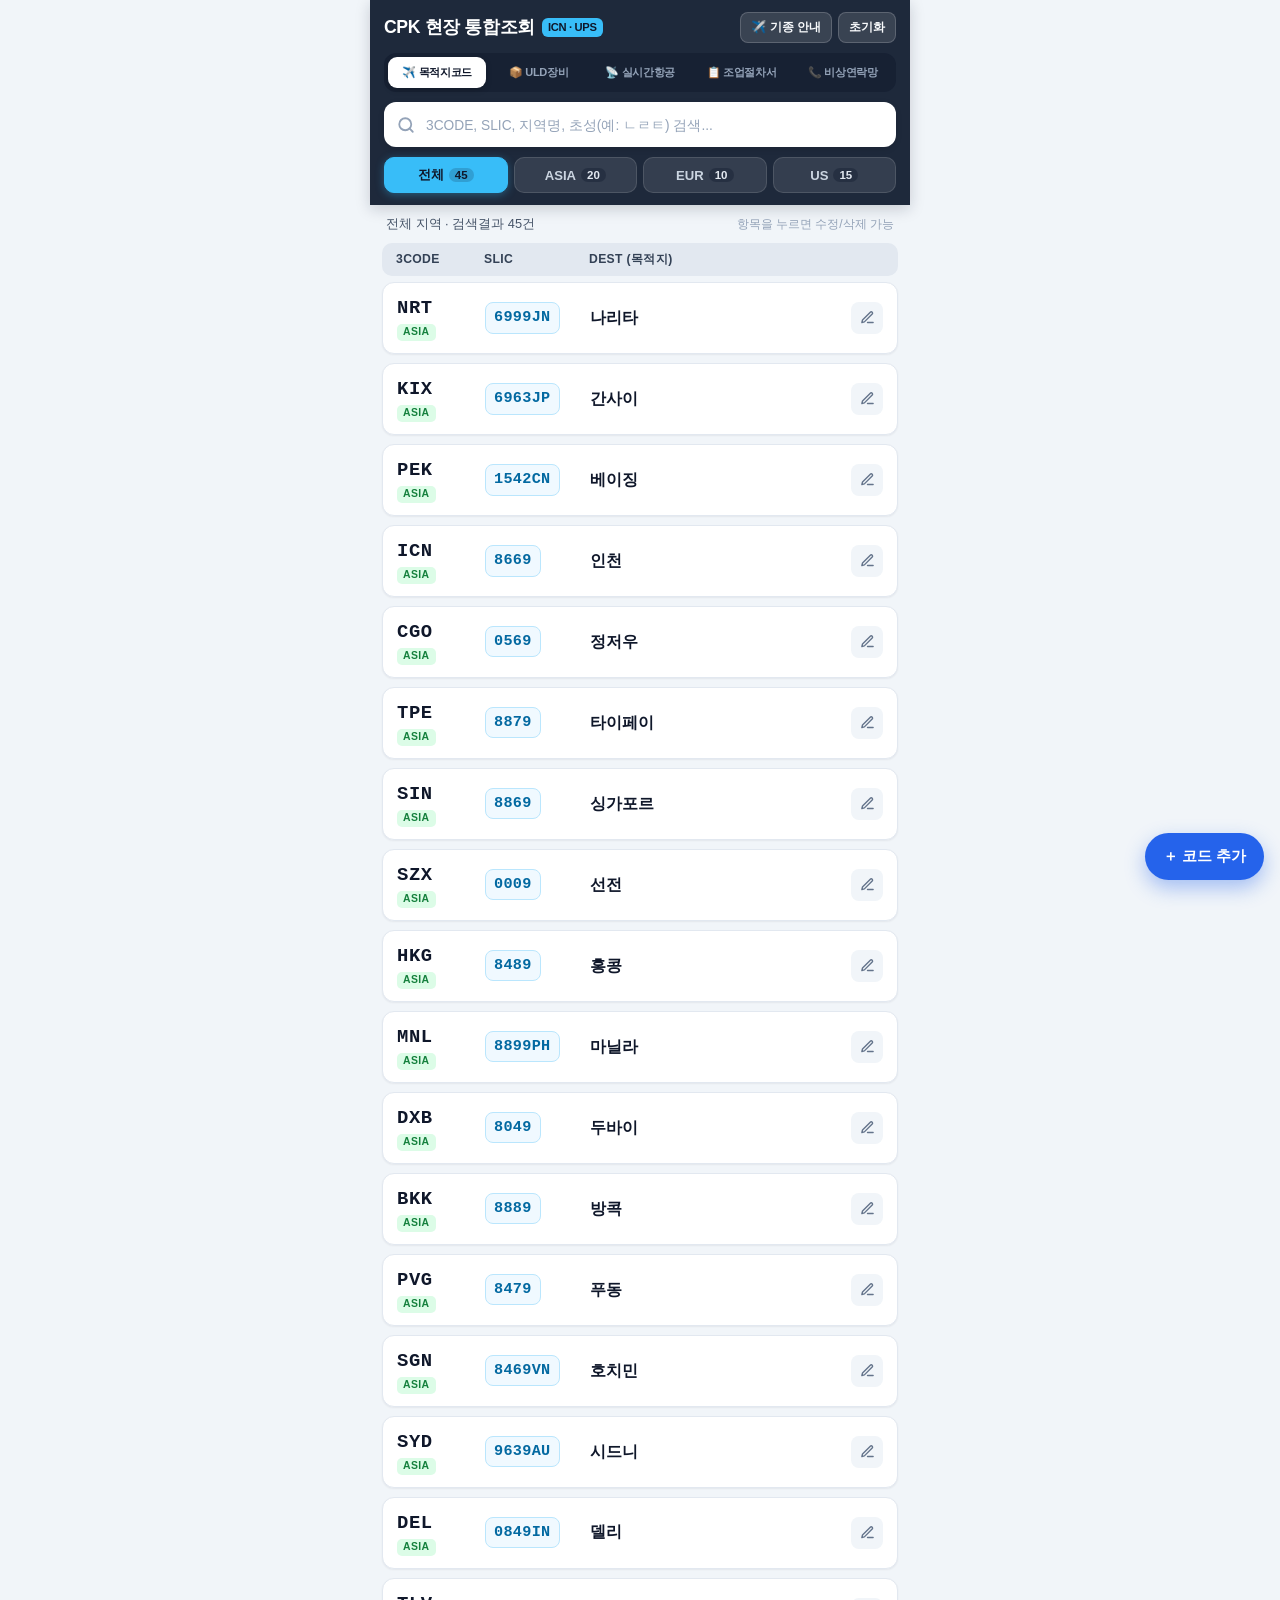
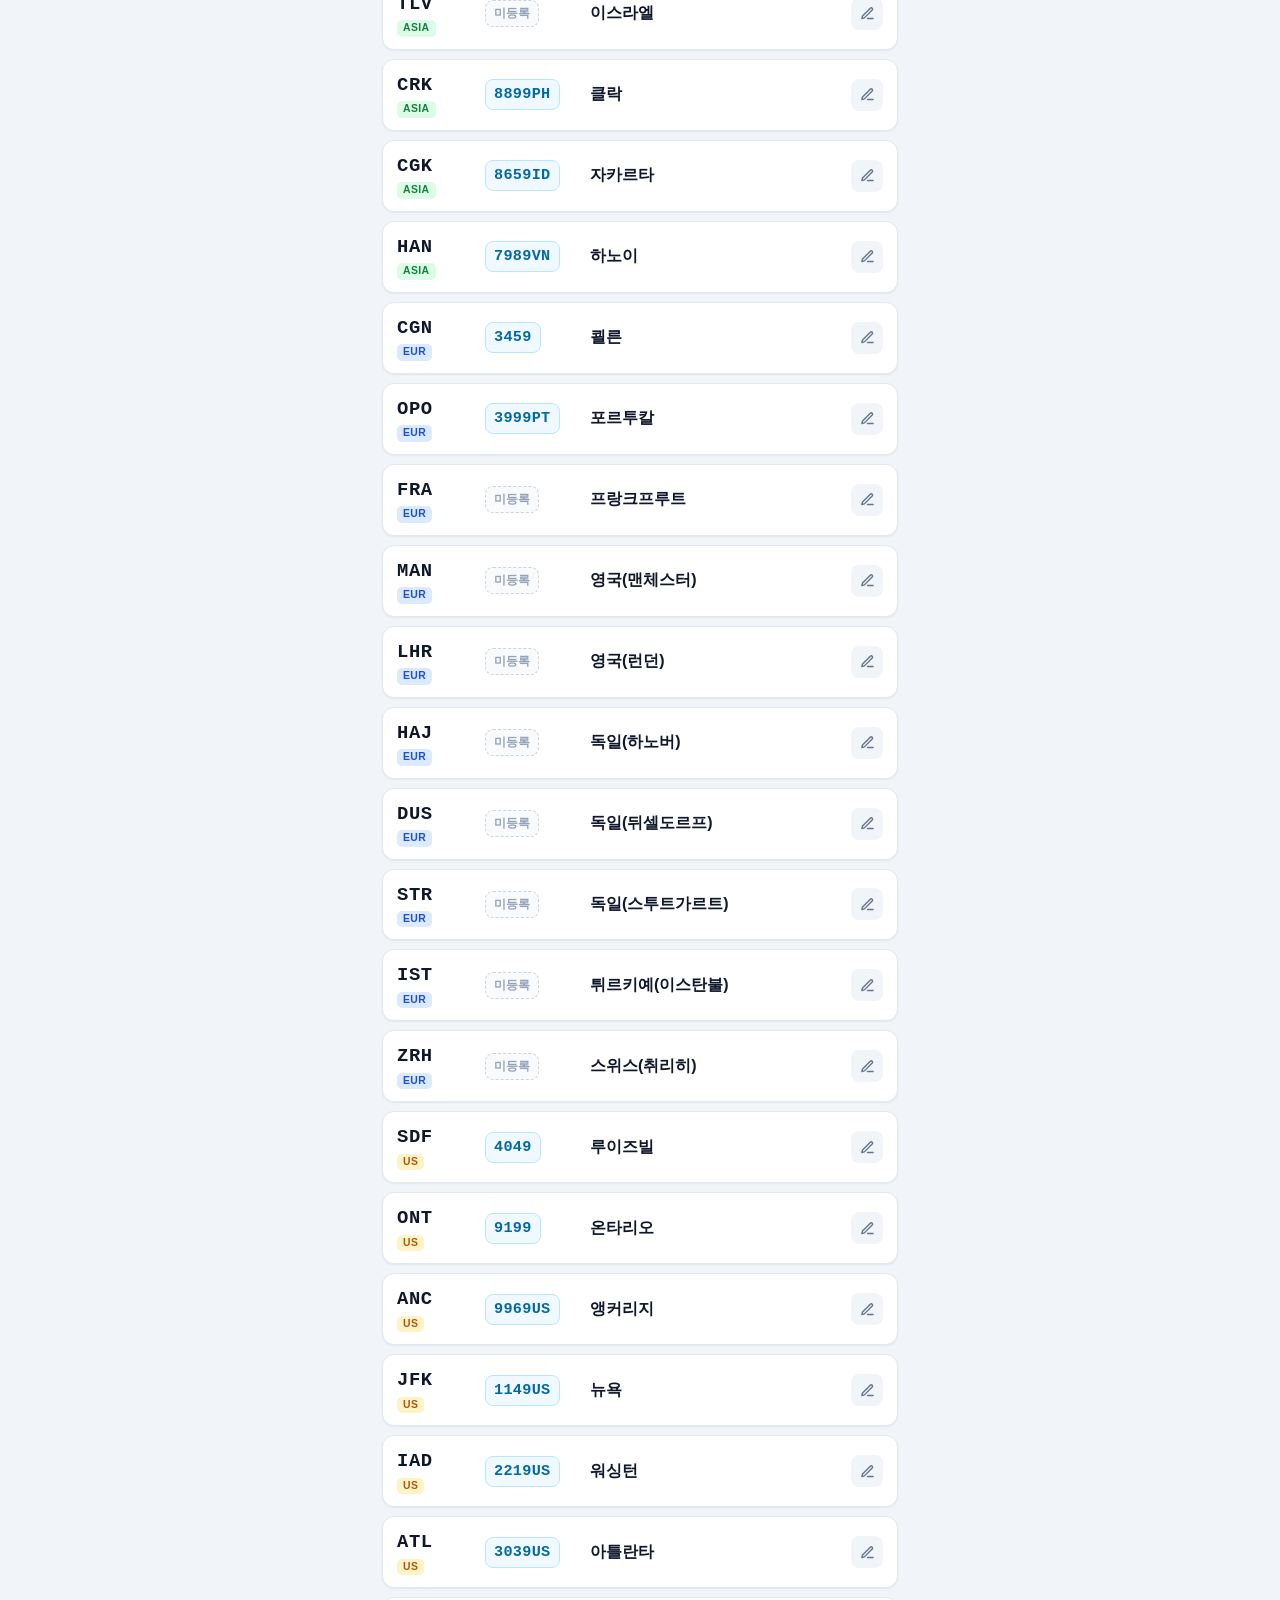
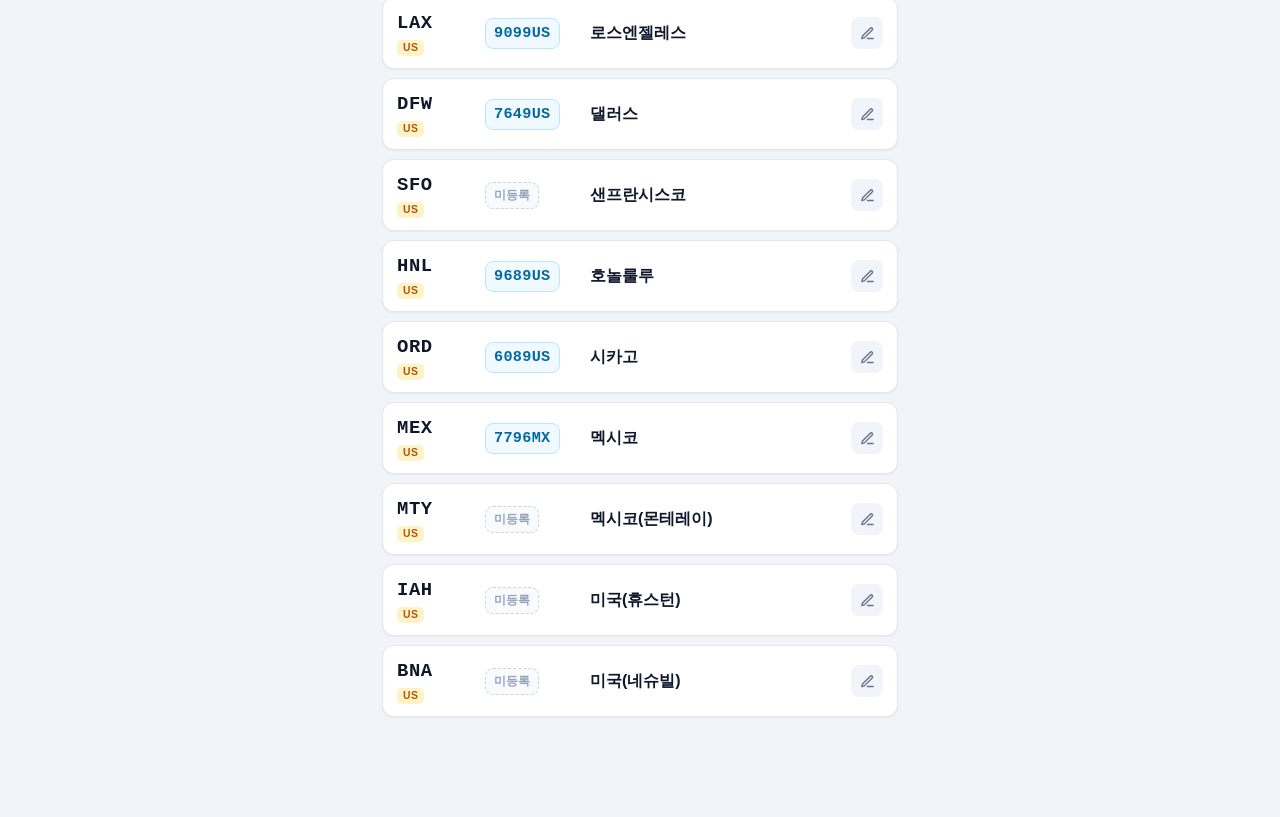
==== commit a69c7ccb: "feat: add Staff Emergency Contact Directory mode with 44 pre-loaded staff portraits and full CRUD" ====
--- a/모바일_코드찾기_단일파일.html
+++ b/모바일_코드찾기_단일파일.html
@@ -1,4 +1,4 @@
-﻿<!DOCTYPE html>
+<!DOCTYPE html>
 <html lang="ko">
 <head>
   <meta charset="UTF-8" />
@@ -138,6 +138,17 @@
   gap: 4px;
 }
 
+.mode-switch.mode-switch-5 {
+  grid-template-columns: repeat(5, 1fr);
+  gap: 3px;
+}
+
+.mode-switch.mode-switch-5 .mode-btn {
+  font-size: 0.69rem;
+  padding: 8px 1px;
+  letter-spacing: -0.03em;
+}
+
 .mode-btn {
   background: transparent;
   border: none;
@@ -611,6 +622,120 @@
   gap: 8px;
 }
 
+/* 실시간 스케줄 vs 이미지 반영 스케줄 선택 전환 바 */
+.flight-source-bar {
+  display: grid;
+  grid-template-columns: 1fr 1fr;
+  gap: 6px;
+  background: rgba(15, 23, 42, 0.55);
+  padding: 4px;
+  border-radius: 12px;
+  border: 1px solid rgba(255, 255, 255, 0.14);
+}
+
+.flight-source-btn {
+  background: transparent;
+  border: 1.5px solid transparent;
+  color: #cbd5e1;
+  font-size: 0.81rem;
+  font-weight: 800;
+  padding: 8px 8px;
+  border-radius: 9px;
+  cursor: pointer;
+  display: flex;
+  align-items: center;
+  justify-content: center;
+  gap: 5px;
+  white-space: nowrap;
+  transition: all 0.15s;
+}
+
+.flight-source-btn .src-count {
+  background: rgba(255, 255, 255, 0.16);
+  color: #e2e8f0;
+  font-size: 0.72rem;
+  font-weight: 900;
+  padding: 1px 6px;
+  border-radius: 99px;
+}
+
+.flight-source-btn.active[data-flight-source="LIVE"] {
+  background: #22c55e;
+  color: #052e16;
+  border-color: #4ade80;
+  box-shadow: 0 2px 8px rgba(34, 197, 94, 0.35);
+}
+
+.flight-source-btn.active[data-flight-source="LIVE"] .src-count {
+  background: rgba(5, 46, 22, 0.2);
+  color: #052e16;
+}
+
+.flight-source-btn.active[data-flight-source="IMAGE"] {
+  background: #38bdf8;
+  color: #0f172a;
+  border-color: #7dd3fc;
+  box-shadow: 0 2px 8px rgba(56, 189, 248, 0.38);
+}
+
+.flight-source-btn.active[data-flight-source="IMAGE"] .src-count {
+  background: rgba(15, 23, 42, 0.18);
+  color: #0f172a;
+}
+
+/* 화이트보드 하단 DOLLY · MT · *SHP 장비 현황 바 */
+.wb-equip-summary-bar {
+  margin: 10px 12px 4px;
+  background: #ffffff;
+  border: 1.5px solid #2e7d5b;
+  border-left: 5px solid #2e7d5b;
+  border-radius: 12px;
+  padding: 10px 12px;
+  display: flex;
+  align-items: center;
+  justify-content: space-between;
+  gap: 8px;
+  box-shadow: var(--shadow-sm);
+  cursor: pointer;
+}
+
+.wb-equip-left {
+  display: flex;
+  align-items: center;
+  flex-wrap: wrap;
+  gap: 8px;
+}
+
+.wb-equip-badge {
+  background: #ecfdf5;
+  border: 1px solid #a7f3d0;
+  color: #065f46;
+  font-size: 0.75rem;
+  font-weight: 800;
+  padding: 3px 8px;
+  border-radius: 7px;
+}
+
+.wb-equip-text {
+  font-family: "SF Mono", "Roboto Mono", Consolas, monospace;
+  font-size: 0.92rem;
+  font-weight: 900;
+  color: #0f172a;
+  letter-spacing: 0.02em;
+}
+
+.btn-equip-edit {
+  background: #f1f5f9;
+  border: 1px solid #cbd5e1;
+  color: #334155;
+  border-radius: 7px;
+  padding: 5px 9px;
+  font-size: 0.74rem;
+  font-weight: 800;
+  cursor: pointer;
+  flex-shrink: 0;
+}
+
 .flight-top-row {
   display: flex;
   align-items: center;
@@ -971,6 +1096,70 @@
 
 .sop-phase-tabs {
   margin-top: 0;
+}
+
+/* 항공기 조업 vs 지게차 작업 상단 빠른 전환 바 */
+.sop-main-cat-bar {
+  display: grid;
+  grid-template-columns: 0.9fr 1.1fr 1.1fr;
+  gap: 6px;
+}
+
+.sop-cat-btn {
+  background: rgba(255, 255, 255, 0.12);
+  border: 1.5px solid rgba(255, 255, 255, 0.18);
+  color: #e2e8f0;
+  padding: 9px 6px;
+  border-radius: 10px;
+  font-size: 0.8rem;
+  font-weight: 800;
+  cursor: pointer;
+  white-space: nowrap;
+  transition: all 0.15s;
+}
+
+.sop-cat-btn.forklift-highlight {
+  border-color: rgba(251, 191, 36, 0.65);
+  color: #fde047;
+}
+
+.sop-cat-btn.active {
+  background: #38bdf8;
+  color: #0f172a;
+  border-color: #38bdf8;
+  box-shadow: 0 2px 8px rgba(56, 189, 248, 0.35);
+}
+
+.sop-cat-btn.forklift-highlight.active {
+  background: #fbbf24;
+  color: #351c15;
+  border-color: #fbbf24;
+  box-shadow: 0 2px 8px rgba(251, 191, 36, 0.4);
+}
+
+/* 조업 단계 탭 (가로 스크롤로 숨겨지지 않고 한눈에 다 보이도록 줄바꿈 그리드 적용) */
+.sop-phase-tabs-grid {
+  display: flex;
+  flex-wrap: wrap;
+  gap: 5px;
+  margin-top: 2px;
+}
+
+.sop-phase-tabs-grid .tab-btn {
+  padding: 6px 9px;
+  font-size: 0.76rem;
+  flex: 1 1 auto;
+}
+
+.sop-phase-tabs-grid .tab-btn.forklift-tab {
+  border-color: rgba(251, 191, 36, 0.55);
+  color: #fde047;
+}
+
+.sop-phase-tabs-grid .tab-btn.forklift-tab.active {
+  background: #fbbf24;
+  color: #351c15;
+  border-color: #fbbf24;
 }
 
 .sop-card {
@@ -2337,6 +2526,293 @@
 .toast.show {
   opacity: 1;
   transform: translateX(-50%) translateY(0);
+}
+
+/* ==========================================
+   사내직원 비상연락망 (모드 5: 사진 · 이름 · 직급 · 부서 · 연락처 CRUD)
+   ========================================== */
+.staff-controls {
+  margin-top: 10px;
+  display: flex;
+  flex-direction: column;
+  gap: 8px;
+}
+
+.staff-dept-tabs {
+  display: flex;
+  flex-wrap: wrap;
+  gap: 5px;
+}
+
+.staff-dept-tabs .tab-btn {
+  padding: 6px 9px;
+  font-size: 0.76rem;
+  flex: 1 1 auto;
+}
+
+.staff-card {
+  background: var(--surface);
+  border: 1.5px solid var(--border);
+  border-radius: 14px;
+  padding: 11px 12px;
+  display: flex;
+  align-items: center;
+  gap: 12px;
+  box-shadow: var(--shadow-sm);
+  cursor: pointer;
+  transition: transform 0.1s, border-color 0.15s;
+}
+
+.staff-card:active {
+  transform: scale(0.99);
+  border-color: #64748b;
+}
+
+.staff-avatar-wrap {
+  width: 64px;
+  height: 80px;
+  border-radius: 10px;
+  overflow: hidden;
+  background: #e2e8f0;
+  border: 1.5px solid #cbd5e1;
+  flex-shrink: 0;
+  position: relative;
+  display: flex;
+  align-items: center;
+  justify-content: center;
+}
+
+.staff-avatar-img {
+  width: 100%;
+  height: 100%;
+  object-fit: cover;
+}
+
+.staff-avatar-empty {
+  display: flex;
+  flex-direction: column;
+  align-items: center;
+  justify-content: center;
+  color: #64748b;
+  font-size: 0.68rem;
+  font-weight: 800;
+  gap: 2px;
+}
+
+.staff-avatar-empty .icon {
+  font-size: 1.4rem;
+}
+
+.staff-avatar-zoom {
+  position: absolute;
+  right: 2px;
+  bottom: 2px;
+  background: rgba(15, 23, 42, 0.72);
+  color: #fff;
+  font-size: 0.58rem;
+  padding: 1px 4px;
+  border-radius: 4px;
+}
+
+.staff-info {
+  flex: 1;
+  min-width: 0;
+  display: flex;
+  flex-direction: column;
+  gap: 5px;
+}
+
+.staff-top-row {
+  display: flex;
+  align-items: center;
+  justify-content: space-between;
+  gap: 6px;
+}
+
+.staff-name-group {
+  display: flex;
+  align-items: center;
+  flex-wrap: wrap;
+  gap: 5px;
+}
+
+.staff-role-badge {
+  background: #1e293b;
+  color: #f8fafc;
+  font-size: 0.72rem;
+  font-weight: 800;
+  padding: 2px 7px;
+  border-radius: 6px;
+}
+
+.staff-name {
+  font-size: 1.06rem;
+  font-weight: 900;
+  color: #0f172a;
+}
+
+.staff-dept-badge {
+  font-size: 0.72rem;
+  font-weight: 800;
+  padding: 2px 8px;
+  border-radius: 6px;
+}
+
+.dept-검수 {
+  background: #fef3c7;
+  color: #92400e;
+  border: 1px solid #fde68a;
+}
+
+.dept-TUG-CAR {
+  background: #fef9c3;
+  color: #854d0e;
+  border: 1px solid #fef08a;
+}
+
+.dept-조업 {
+  background: #f3e8ff;
+  color: #6b21a8;
+  border: 1px solid #e9d5ff;
+}
+
+.dept-FORK {
+  background: #e0f2fe;
+  color: #075985;
+  border: 1px solid #bae6fd;
+}
+
+.dept-창고운영 {
+  background: #dbeafe;
+  color: #1e40af;
+  border: 1px solid #bfdbfe;
+}
+
+.dept-교통-안전 {
+  background: #fee2e2;
+  color: #991b1b;
+  border: 1px solid #fecaca;
+}
+
+.staff-shift-badge {
+  background: #f1f5f9;
+  border: 1px solid #cbd5e1;
+  color: #334155;
+  font-family: "SF Mono", "Roboto Mono", Consolas, monospace;
+  font-size: 0.7rem;
+  font-weight: 900;
+  padding: 1px 6px;
+  border-radius: 5px;
+}
+
+.staff-meta-row {
+  display: flex;
+  align-items: center;
+  flex-wrap: wrap;
+  gap: 8px;
+  font-size: 0.74rem;
+  color: #64748b;
+  font-weight: 600;
+}
+
+.staff-phone-row {
+  display: flex;
+  align-items: center;
+  justify-content: space-between;
+  gap: 6px;
+  margin-top: 2px;
+}
+
+.staff-phone-num {
+  font-family: "SF Mono", "Roboto Mono", Consolas, monospace;
+  font-size: 0.92rem;
+  font-weight: 900;
+  color: #1d4ed8;
+  background: #eff6ff;
+  border: 1px solid #bfdbfe;
+  padding: 4px 9px;
+  border-radius: 8px;
+  display: inline-flex;
+  align-items: center;
+  gap: 4px;
+}
+
+.staff-phone-empty {
+  font-size: 0.78rem;
+  font-weight: 700;
+  color: #b45309;
+  background: #fffbeb;
+  border: 1px dashed #f59e0b;
+  padding: 4px 9px;
+  border-radius: 8px;
+  display: inline-flex;
+  align-items: center;
+  gap: 4px;
+}
+
+.staff-call-actions {
+  display: flex;
+  align-items: center;
+  gap: 5px;
+}
+
+.btn-staff-call {
+  background: #16a34a;
+  color: #ffffff;
+  text-decoration: none;
+  font-size: 0.75rem;
+  font-weight: 800;
+  padding: 5px 10px;
+  border-radius: 8px;
+  display: inline-flex;
+  align-items: center;
+  gap: 3px;
+  box-shadow: 0 2px 5px rgba(22, 163, 74, 0.25);
+}
+
+.btn-staff-sms {
+  background: #2563eb;
+  color: #ffffff;
+  text-decoration: none;
+  font-size: 0.75rem;
+  font-weight: 800;
+  padding: 5px 9px;
+  border-radius: 8px;
+  display: inline-flex;
+  align-items: center;
+  gap: 3px;
+}
+
+.staff-photo-modal-row {
+  display: flex;
+  align-items: center;
+  gap: 12px;
+}
+
+.staff-photo-upload-box {
+  width: 96px;
+  height: 118px;
+  border: 2px dashed #cbd5e1;
+  border-radius: 12px;
+  background: #f8fafc;
+  overflow: hidden;
+  display: flex;
+  align-items: center;
+  justify-content: center;
+  flex-shrink: 0;
+}
+
+.staff-photo-preview {
+  width: 100%;
+  height: 100%;
+  object-fit: cover;
+}
+
+.staff-photo-btn-col {
+  flex: 1;
+  display: flex;
+  flex-direction: column;
+  gap: 7px;
 }
 
 @media (max-width: 360px) {
@@ -2392,8 +2868,8 @@
         </div>
       </div>
 
-      <!-- 메인 모드 전환 탭 (4개 탭: 목적지 코드 / ULD 장비 / 실시간 항공편 / 조업 절차서) -->
-      <div class="mode-switch mode-switch-4" id="modeSwitch">
+      <!-- 메인 모드 전환 탭 (5개 탭: 목적지 코드 / ULD 장비 / 실시간 항공편 / 조업 절차서 / 비상연락망) -->
+      <div class="mode-switch mode-switch-5" id="modeSwitch">
         <button type="button" class="mode-btn active" data-mode="CODE">
           ✈️ 목적지코드
         </button>
@@ -2405,6 +2881,9 @@
         </button>
         <button type="button" class="mode-btn" data-mode="SOP">
           📋 조업절차서
+        </button>
+        <button type="button" class="mode-btn" data-mode="STAFF">
+          📞 비상연락망
         </button>
       </div>
 
@@ -2444,8 +2923,18 @@
       <!-- [모드 2] ULD 현장명칭 / 박스 타입별 필터 탭 (동적 렌더링) -->
       <nav class="uld-type-tabs" id="uldTypeTabs" style="display: none;" aria-label="박스 타입별 필터"></nav>
 
-      <!-- [모드 3] 실시간 항공편 컨트롤 & 출·도착 필터 탭 -->
+      <!-- [모드 3] 실시간 항공편 컨트롤 & 스케줄 모드(실시간 vs 이미지 반영) 선택 & 출·도착 필터 탭 -->
       <div class="flight-controls" id="flightControls" style="display: none;">
+        <!-- 1. 실시간 스케줄 vs 이미지 반영 스케줄 선택 전환 바 -->
+        <div class="flight-source-bar" id="flightSourceBar">
+          <button type="button" class="flight-source-btn active" data-flight-source="LIVE">
+            📡 실시간 스케줄 <span class="src-count" id="srcCount-LIVE">0</span>
+          </button>
+          <button type="button" class="flight-source-btn" data-flight-source="IMAGE">
+            📷 이미지 반영 스케줄 <span class="src-count" id="srcCount-IMAGE">0</span>
+          </button>
+        </div>
+
         <div class="flight-top-row">
           <div class="flight-airline-toggle" id="flightAirlineToggle">
             <button type="button" class="ups-toggle-btn active" data-airline-filter="UPS">
@@ -2482,8 +2971,21 @@
         </nav>
       </div>
 
-      <!-- [모드 4] UPS 항공조업 절차서 단계별 필터 탭 & 진행률 바 -->
+      <!-- [모드 4] UPS 항공조업 절차서 & 지게차 작업 절차서 전환 탭 & 진행률 바 -->
       <div class="sop-controls" id="sopControls" style="display: none;">
+        <!-- 항공기 조업 vs 지게차 작업 상단 빠른 전환 버튼 -->
+        <div class="sop-main-cat-bar" id="sopMainCatBar">
+          <button type="button" class="sop-cat-btn active" data-sop-cat="ALL">
+            📋 전체 절차서
+          </button>
+          <button type="button" class="sop-cat-btn" data-sop-cat="AIRCRAFT">
+            ✈️ 항공기 조업 (10)
+          </button>
+          <button type="button" class="sop-cat-btn forklift-highlight" data-sop-cat="지게차 작업(Forklift)">
+            🚜 지게차 작업 (6)
+          </button>
+        </div>
+
         <div class="sop-progress-row">
           <div class="sop-progress-info">
             <span id="sopProgressText">조업 진행률: 0 / 0 완료</span>
@@ -2495,7 +2997,12 @@
             ☑️ 체크 초기화
           </button>
         </div>
-        <nav class="uld-type-tabs sop-phase-tabs" id="sopPhaseTabs" aria-label="조업 단계별 필터"></nav>
+        <nav class="sop-phase-tabs-grid" id="sopPhaseTabs" aria-label="조업 단계별 필터"></nav>
+      </div>
+
+      <!-- [모드 5] 사내직원 비상연락망 부서별 · 근무조별 필터 컨트롤 -->
+      <div class="staff-controls" id="staffControls" style="display: none;">
+        <nav class="staff-dept-tabs" id="staffDeptTabs" aria-label="부서별 필터"></nav>
       </div>
     </header>
 
@@ -2538,6 +3045,15 @@
 
     <!-- 검색 결과 리스트 (목적지 코드 & ULD 컨테이너 & 실시간 항공편 공용 영역) -->
     <main class="results-list" id="resultsList"></main>
+
+    <!-- [모드 3 전용] 화이트보드 하단 DOLLY · MT · *SHP 장비 현황 바 -->
+    <div class="wb-equip-summary-bar" id="wbEquipSummaryBar" style="display: none;" title="클릭하여 DOLLY · MT · *SHP 수량 메모 수정">
+      <div class="wb-equip-left">
+        <span class="wb-equip-badge">🛠️ 현장 장비 현황</span>
+        <span class="wb-equip-text" id="wbEquipSummaryText">DOLLY : 70 · MT : 42 · *SHP - 10</span>
+      </div>
+      <button type="button" class="btn-equip-edit" id="editEquipSummaryBtn">✏️ 수량수정</button>
+    </div>
 
     <!-- 플로팅 액션 버튼 영역 -->
     <div class="fab-group">
@@ -3041,10 +3557,10 @@
 
       <!-- 2. 추출된 6열 스케줄 검수 및 직접 수정 테이블 -->
       <div class="sched-extract-header">
-        <span class="form-label" style="margin:0;">📋 반영할 현황판 데이터 (사진을 보며 수정·추가 가능)</span>
+        <span class="form-label" style="margin:0;">📋 자동 인식된 현황판 데이터 (사진 선택 시 즉시 자동 반영됨)</span>
         <div class="sched-extract-tools">
           <button type="button" class="btn-mini-tool" id="addSchedRowBtn">＋ 행 추가</button>
-          <button type="button" class="btn-mini-tool" id="loadDefaultBoardRowsBtn">⚡ 기본편 불러오기</button>
+          <button type="button" class="btn-mini-tool" id="loadDefaultBoardRowsBtn">⚡ 최신 화이트보드(5편)</button>
         </div>
       </div>
 
@@ -3061,12 +3577,24 @@
         <div id="schedExtractRows" class="sched-edit-tbody"></div>
       </div>
 
+      <div class="form-group" style="margin-top: 8px; margin-bottom: 4px;">
+        <label class="form-label" for="schedEquipInput" style="margin-bottom: 3px;">🛠️ 화이트보드 하단 장비 메모 (DOLLY · MT · *SHP)</label>
+        <input
+          type="text"
+          id="schedEquipInput"
+          class="form-input"
+          style="height: 36px; font-size: 0.84rem;"
+          placeholder="예: DOLLY : 70 · MT : 42 · *SHP - 10"
+          value="DOLLY : 70 · MT : 42 · *SHP - 10"
+        />
+      </div>
+
       <!-- 반영 버튼 (기존 교체 vs 기존에 추가) -->
-      <div class="modal-actions" style="margin-top: 14px;">
+      <div class="modal-actions" style="margin-top: 12px;">
         <button type="button" class="btn-save" id="applySchedReplaceBtn" style="background:#16a34a;">
-          ✅ 현황판에 덮어쓰기(반영)
+          ✅ 이미지 스케줄 확정 반영
         </button>
-        <button type="button" class="btn-save" id="applySchedAppendBtn" style="background:#2563eb; flex:0.75;">
+        <button type="button" class="btn-save" id="applySchedAppendBtn" style="background:#2563eb; flex:0.65;">
           ➕ 기존에 추가
         </button>
       </div>
@@ -3106,7 +3634,8 @@
               <option value="하기 작업(Off-load)">3. 하기 작업(Off-load)</option>
               <option value="탑재 작업(On-load)">4. 탑재 작업(On-load)</option>
               <option value="출발·조업 마감">5. 출발·조업 마감</option>
-              <option value="안전·특수 절차">6. 안전·특수 절차</option>
+              <option value="지게차 작업(Forklift)">6. 지게차 작업(Forklift)</option>
+              <option value="안전·특수 절차">7. 안전·특수 절차</option>
             </select>
           </div>
         </div>
@@ -3184,6 +3713,133 @@
         <div class="modal-actions">
           <button type="button" class="btn-delete" id="deleteSopBtn" style="display: none;">삭제</button>
           <button type="submit" class="btn-save">절차서에 저장하기</button>
+        </div>
+      </form>
+    </div>
+  </div>
+
+  <!-- [모달 9] 사내직원 비상연락망 (사진 촬영 · 이름 · 직급 · 부서 · 연락처 CRUD) 모달 -->
+  <div class="modal-backdrop" id="staffModal" role="dialog" aria-modal="true" aria-labelledby="staffModalTitle">
+    <div class="modal-sheet modal-sheet-scroll">
+      <div class="modal-header">
+        <h2 class="modal-title" id="staffModalTitle">📞 사내직원 비상연락망 등록/수정</h2>
+        <button type="button" class="modal-close" id="closeStaffModalBtn" aria-label="닫기">✕</button>
+      </div>
+
+      <form id="staffForm">
+        <!-- 1. 직원 사진 촬영 / 앨범 선택 -->
+        <div class="form-group">
+          <label class="form-label">직원 사진 이미지 (촬영한 이미지 또는 앨범 선택)</label>
+          <div class="staff-photo-modal-row">
+            <div class="staff-photo-upload-box" id="staffPhotoUploadBox">
+              <img id="staffPhotoPreview" class="staff-photo-preview" alt="직원 사진 미리보기" style="display: none;" />
+              <div id="staffPhotoPlaceholder" class="photo-placeholder">
+                <div class="photo-placeholder-icon">👤</div>
+                <div class="photo-placeholder-text">사진 촬영/선택</div>
+              </div>
+            </div>
+            <div class="staff-photo-btn-col">
+              <label class="btn-photo-action" style="background:#eff6ff; border-color:#93c5fd; color:#1d4ed8;">
+                📷 카메라로 직원 촬영
+                <input type="file" id="staffCameraInput" accept="image/*" capture="environment" style="display: none;" />
+              </label>
+              <label class="btn-photo-action">
+                🖼️ 앨범에서 사진 선택
+                <input type="file" id="staffGalleryInput" accept="image/*" style="display: none;" />
+              </label>
+              <button type="button" class="btn-photo-remove" id="removeStaffPhotoBtn" style="display: none;">
+                사진 삭제
+              </button>
+            </div>
+          </div>
+        </div>
+
+        <!-- 2. 이름 & 직급 -->
+        <div class="form-row" style="grid-template-columns: 1.2fr 1fr;">
+          <div class="form-group">
+            <label class="form-label" for="staffNameInput">
+              이름 <span class="label-highlight">(필수)</span>
+            </label>
+            <input
+              type="text"
+              id="staffNameInput"
+              class="form-input input-highlight"
+              placeholder="예: 홍길동"
+              required
+            />
+          </div>
+          <div class="form-group">
+            <label class="form-label" for="staffRoleInput">직급 / 직책</label>
+            <input
+              type="text"
+              id="staffRoleInput"
+              class="form-input"
+              placeholder="예: 사원, 대리, 과장, 차장, 부장"
+            />
+          </div>
+        </div>
+
+        <!-- 3. 연락처 (전화걸기 / 문자 연동) -->
+        <div class="form-group">
+          <label class="form-label" for="staffPhoneInput">
+            📱 연락처 / 휴대폰 번호 <span class="label-highlight">(터치 시 즉시 통화·문자 연결)</span>
+          </label>
+          <input
+            type="tel"
+            id="staffPhoneInput"
+            class="form-input input-highlight"
+            placeholder="예: 010-1234-5678"
+          />
+        </div>
+
+        <!-- 4. 담당 부서 & 근무시간(조) & 입사일 -->
+        <div class="form-row" style="grid-template-columns: 1.15fr 0.85fr 1.1fr;">
+          <div class="form-group">
+            <label class="form-label" for="staffDeptSelect">담당 파트 (부서)</label>
+            <select id="staffDeptSelect" class="form-input">
+              <option value="검수">검수</option>
+              <option value="TUG-CAR">TUG-CAR</option>
+              <option value="조업">조업</option>
+              <option value="FORK">FORK</option>
+              <option value="창고운영">창고운영</option>
+              <option value="교통/안전">교통/안전</option>
+              <option value="기타">기타</option>
+            </select>
+          </div>
+          <div class="form-group">
+            <label class="form-label" for="staffShiftInput">근무시간(조)</label>
+            <input
+              type="text"
+              id="staffShiftInput"
+              class="form-input uppercase"
+              placeholder="예: A6, A8, P3"
+            />
+          </div>
+          <div class="form-group">
+            <label class="form-label" for="staffJoinInput">입사일 (선택)</label>
+            <input
+              type="text"
+              id="staffJoinInput"
+              class="form-input"
+              placeholder="예: 2025.11.02"
+            />
+          </div>
+        </div>
+
+        <!-- 5. 담당 업무 / 비상연락 메모 -->
+        <div class="form-group">
+          <label class="form-label" for="staffMemoInput">담당 업무 / 비상연락 메모 (선택)</label>
+          <input
+            type="text"
+            id="staffMemoInput"
+            class="form-input"
+            placeholder="예: 리바우리 딜리버리 / 비상시 직통 연락"
+          />
+        </div>
+
+        <div class="modal-actions">
+          <button type="button" class="btn-delete" id="deleteStaffBtn" style="display: none;">직원 삭제</button>
+          <button type="submit" class="btn-save">비상연락망에 저장하기</button>
         </div>
       </form>
     </div>
@@ -3367,25 +4023,30 @@
   }
 ];
 
-// 실시간 항공편 (현장 화이트보드 조업 현황판 형식) 저장 키
-const FLIGHT_STORAGE_KEY = 'cpk_flight_board_v4';
-const FLIGHT_LAST_SYNC_KEY = 'cpk_flight_last_sync_v4';
+// 실시간 항공편 (📡 실시간 스케줄 vs 📷 이미지 반영 스케줄 완전 분리 저장 키 — 새로고침 시 절대 덮어씌워지지 않음)
+const FLIGHT_STORAGE_KEY = 'cpk_live_flight_board_v5';
+const FLIGHT_LAST_SYNC_KEY = 'cpk_live_flight_sync_v5';
+const FLIGHT_SYNCED_DATE_KEY = 'cpk_live_synced_date_v5';
+const IMAGE_FLIGHT_STORAGE_KEY = 'cpk_image_flight_board_v5';
+const IMAGE_LAST_SYNC_KEY = 'cpk_image_flight_sync_v5';
+const IMAGE_EQUIP_SUMMARY_KEY = 'cpk_image_equip_summary_v5';
+const ACTIVE_FLIGHT_SOURCE_KEY = 'cpk_active_flight_source_v5';
 
 // UPS 편명별 기본 투입 기종 및 실제 UPS 조업 노선(직전 출발지 / 직후 목적지) 매핑 사전
 const UPS_FLIGHT_PRESETS = {
-  '195': { aircraft: '767', dest: 'CRK' },
-  '196': { aircraft: '767', origin: 'CRK' },
+  '195': { aircraft: '744', dest: 'CRK' },
+  '196': { aircraft: '744', origin: 'CRK' },
   '6011': { aircraft: '744', origin: 'PVG', dest: 'CGN' },
-  '011': { aircraft: '744', origin: 'PVG', dest: 'DEL' },
-  '11': { aircraft: '744', origin: 'PVG', dest: 'DEL' },
+  '011': { aircraft: '748', origin: 'PVG', dest: 'DEL' },
+  '11': { aircraft: '748', origin: 'PVG', dest: 'DEL' },
   '35': { aircraft: '748', origin: 'HNL' },
   '035': { aircraft: '748', origin: 'HNL' },
   '37': { aircraft: '748', origin: 'SYD' },
   '037': { aircraft: '748', origin: 'SYD' },
   '33': { aircraft: '748', origin: 'HNL' },
   '033': { aircraft: '748', origin: 'HNL' },
-  '174': { aircraft: '767', dest: 'CGO' },
-  '173': { aircraft: '767', origin: 'CGO' },
+  '174': { aircraft: '748', origin: 'ANC', dest: 'CGO' },
+  '173': { aircraft: '748', origin: 'CGO' },
   '99': { aircraft: '748', origin: 'HNL', dest: 'ANC' },
   '099': { aircraft: '748', origin: 'HNL', dest: 'ANC' },
   '64': { aircraft: '748', origin: 'ANC', dest: 'HKG' },
@@ -3396,64 +4057,82 @@
   '058': { aircraft: '748', origin: 'ONT' }
 };
 
-// CPK 일일 화물 조업 현황 화이트보드(SPOT | FLT/NO | 기종 | STA/ATA | STD/ATD | ORIGIN/DEST) 기준 초기 데이터
-const INITIAL_FLIGHT_DATA = [
+// CPK 일일 화물 조업 현황 화이트보드(SPOT | FLT/NO | 기종 | STA/ATA | STD/ATD | ORIGIN/DEST) 기준 초기 데이터 (11/25 최신 화이트보드 반영)
+const INITIAL_IMAGE_FLIGHT_DATA = [
   {
-    id: 'wb-636-35-99',
-    spot: '636',
-    fltNo: '35/99',
+    id: 'img-wb-630-174',
+    spot: '630',
+    fltNo: '/174',
     aircraft: '748',
-    sta: '03:25',
-    ataSub: 'ATA 02:57',
+    sta: '',
+    ataSub: '',
+    std: '12:05',
+    atdSub: 'ATD 11:46',
+    originDest: 'ANC/CGO',
+    airline: '유피에스항공',
+    state: '화이트보드 반영',
+    memo: '전일 ANC發 체류기 ➔ 5X174 정저우(CGO)行 출발'
+  },
+  {
+    id: 'img-wb-629-11-11',
+    spot: '629',
+    fltNo: '11/11',
+    aircraft: '748',
+    sta: '16:55',
+    ataSub: 'ATA 17:07',
+    std: '18:30',
+    atdSub: '지연변경',
+    originDest: 'PVG/DEL',
+    airline: '유피에스항공',
+    state: '화이트보드 반영',
+    memo: '5X011 푸동(PVG)發 ➔ 델리(DEL)行 (1655/1830 변경 반영)'
+  },
+  {
+    id: 'img-wb-631-196-195',
+    spot: '631',
+    fltNo: '196/195',
+    aircraft: '744',
+    sta: '08:05',
+    ataSub: 'ATA 08:01',
+    std: '22:00',
+    atdSub: '정시예정',
+    originDest: 'CRK/CRK',
+    airline: '유피에스항공',
+    state: '화이트보드 반영',
+    memo: '5X196 클락(CRK)發 ➔ 5X195 클락(CRK)行 (744 투입)'
+  },
+  {
+    id: 'img-wb-629-64-64',
+    spot: '629',
+    fltNo: '64/64',
+    aircraft: '748',
+    sta: '11:45',
+    ataSub: 'ATA 11:25',
+    std: '13:30',
+    atdSub: '정시예정',
+    originDest: 'ANC/HKG',
+    airline: '유피에스항공',
+    state: '화이트보드 반영',
+    memo: '5X064 앵커리지(ANC)發 ➔ 홍콩(HKG)行'
+  },
+  {
+    id: 'img-wb-630-173-99',
+    spot: '630',
+    fltNo: '173/99',
+    aircraft: '748',
+    sta: '19:55',
+    ataSub: '정시예정',
     std: '22:35',
     atdSub: '정시예정',
-    originDest: 'HNL/ANC',
+    originDest: 'CGO/ANC',
     airline: '유피에스항공',
-    state: '도착·대기중',
-    memo: '5X035 호놀룰루(HNL)發 ➔ 5X099 앵커리지(ANC)行'
-  },
-  {
-    id: 'wb-629-11-11',
-    spot: '629',
-    fltNo: '11/11',
-    aircraft: '744',
-    sta: '08:00',
-    ataSub: 'ATA 07:52',
-    std: '10:00',
-    atdSub: 'ATD 09:56',
-    originDest: 'PVG/DEL',
-    airline: '유피에스항공',
-    state: '출발완료',
-    memo: '5X011 푸동(PVG)發 ➔ 델리(DEL)行'
-  },
-  {
-    id: 'wb-631-196-174',
-    spot: '631',
-    fltNo: '196/174',
-    aircraft: '767',
-    sta: '08:05',
-    ataSub: 'ATA 08:19',
-    std: '12:05',
-    atdSub: '정시예정',
-    originDest: 'CRK/CGO',
-    airline: '유피에스항공',
-    state: '도착·조업중',
-    memo: '5X196 클락(CRK)發 ➔ 5X174 정저우(CGO)行'
-  },
-  {
-    id: 'wb-631-173-195',
-    spot: '631',
-    fltNo: '173/195',
-    aircraft: '767',
-    sta: '19:55',
-    ataSub: '정시예정',
-    std: '22:00',
-    atdSub: '정시예정',
-    originDest: 'CGO/CRK',
-    airline: '유피에스항공',
-    state: '예정',
-    memo: '5X173 정저우(CGO)發 ➔ 5X195 클락(CRK)行'
-  },
+    state: '화이트보드 반영',
+    memo: '5X173 정저우(CGO)發 ➔ 5X099 앵커리지(ANC)行'
+  }
+];
+
+const INITIAL_FLIGHT_DATA = [
+  ...JSON.parse(JSON.stringify(INITIAL_IMAGE_FLIGHT_DATA)),
   // 타 항공사 화물기 샘플 (전체 화물기 전환 시 함께 표시)
   {
     id: 'wb-648-5y8531',
@@ -3526,24 +4205,41 @@
   return match ? match[1] : '';
 }
 
-// UPS 항공편 여부 판별 (5X, UPS, 또는 화이트보드 숫자형 편명 195, 37/174, 6011/6011 등)
+// UPS 항공편 여부 판별 (5X, UPS, 또는 화이트보드 숫자형 편명 195, /174, 37/174, 196/195, 6011/6011 등)
 function isUpsFlight(flt) {
   if (!flt) return false;
   const no = (flt.fltNo || flt.flightNo || '').trim().toUpperCase();
   const air = (flt.airline || '').trim().toUpperCase();
   if (air.includes('유피에스') || air.includes('UPS')) return true;
   if (no.startsWith('5X') || no.startsWith('UPS')) return true;
-  if (/^\d+(\/\d+)?$/.test(no)) return true;
+  if (/^\d*(\/\d+)?$/.test(no) && /\d/.test(no)) return true;
   return false;
 }
 
 // 상태 관리
-let appMode = 'CODE'; // 'CODE' | 'ULD' | 'FLIGHT'
+let appMode = 'CODE'; // 'CODE' | 'ULD' | 'FLIGHT' | 'SOP'
 let items = [];
 let uldItems = [];
 let uldTypeDict = {};
-let flightItems = [];
-let flightLastSync = '';
+let liveFlightItems = [];
+let liveFlightLastSync = '';
+let imageFlightItems = [];
+let imageFlightLastSync = '';
+let imageEquipSummary = 'DOLLY : 70 · MT : 42 · *SHP - 10';
+let currentFlightSource = 'LIVE'; // 'LIVE' (실시간 스케줄) | 'IMAGE' (이미지 반영 스케줄)
+
+// 현재 선택된 스케줄 소스(LIVE 또는 IMAGE)의 활성 배열 조회/갱신 헬퍼
+function getActiveFlightList() {
+  return currentFlightSource === 'IMAGE' ? imageFlightItems : liveFlightItems;
+}
+
+function setActiveFlightList(newList) {
+  if (currentFlightSource === 'IMAGE') {
+    imageFlightItems = newList;
+  } else {
+    liveFlightItems = newList;
+  }
+}
 
 let currentRegion = 'ALL';
 let currentUldFilter = 'ALL';
@@ -3565,6 +4261,7 @@
 const regionTabs = document.getElementById('regionTabs');
 const uldTypeTabs = document.getElementById('uldTypeTabs');
 const flightControls = document.getElementById('flightControls');
+const flightSourceBar = document.getElementById('flightSourceBar');
 const flightAirlineToggle = document.getElementById('flightAirlineToggle');
 const flightDateInput = document.getElementById('flightDateInput');
 const liveSyncBtn = document.getElementById('liveSyncBtn');
@@ -3572,6 +4269,9 @@
 const codeListHeader = document.getElementById('codeListHeader');
 const flightBoardHeader = document.getElementById('flightBoardHeader');
 const resultsList = document.getElementById('resultsList');
+const wbEquipSummaryBar = document.getElementById('wbEquipSummaryBar');
+const wbEquipSummaryText = document.getElementById('wbEquipSummaryText');
+const editEquipSummaryBtn = document.getElementById('editEquipSummaryBtn');
 const statusText = document.getElementById('statusText');
 const statusHint = document.getElementById('statusHint');
 const fabAddBtn = document.getElementById('fabAddBtn');
@@ -3705,22 +4405,45 @@
   }
 
   try {
-    const rawFlight = localStorage.getItem(FLIGHT_STORAGE_KEY);
-    if (rawFlight) {
-      const parsedFlight = JSON.parse(rawFlight);
-      if (Array.isArray(parsedFlight) && parsedFlight.length > 0) {
-        flightItems = parsedFlight;
+    const rawLive = localStorage.getItem(FLIGHT_STORAGE_KEY);
+    if (rawLive) {
+      const parsedLive = JSON.parse(rawLive);
+      if (Array.isArray(parsedLive) && parsedLive.length > 0) {
+        liveFlightItems = parsedLive;
       }
     }
-    flightLastSync = localStorage.getItem(FLIGHT_LAST_SYNC_KEY) || '현장 현황판 기준';
+    liveFlightLastSync = localStorage.getItem(FLIGHT_LAST_SYNC_KEY) || '현장 현황판 기준';
+    lastSyncedDateKey = localStorage.getItem(FLIGHT_SYNCED_DATE_KEY) || '';
   } catch (e) {
-    console.error('Failed to read Flight localStorage:', e);
-  }
-  if (!flightItems || flightItems.length === 0) {
-    flightItems = JSON.parse(JSON.stringify(INITIAL_FLIGHT_DATA));
-    flightLastSync = '현장 현황판 기본 탑재';
-    saveFlightData();
-  }
+    console.error('Failed to read Live Flight localStorage:', e);
+  }
+  if (!liveFlightItems || liveFlightItems.length === 0) {
+    liveFlightItems = JSON.parse(JSON.stringify(INITIAL_FLIGHT_DATA));
+    liveFlightLastSync = '인천공항 실시간 + 화이트보드 동기화';
+  }
+
+  try {
+    const rawImg = localStorage.getItem(IMAGE_FLIGHT_STORAGE_KEY);
+    if (rawImg) {
+      const parsedImg = JSON.parse(rawImg);
+      if (Array.isArray(parsedImg) && parsedImg.length > 0) {
+        imageFlightItems = parsedImg;
+      }
+    }
+    imageFlightLastSync = localStorage.getItem(IMAGE_LAST_SYNC_KEY) || '📷 화이트보드 이미지 반영됨';
+    imageEquipSummary = localStorage.getItem(IMAGE_EQUIP_SUMMARY_KEY) || 'DOLLY : 70 · MT : 42 · *SHP - 10';
+    const savedSource = localStorage.getItem(ACTIVE_FLIGHT_SOURCE_KEY);
+    if (savedSource === 'LIVE' || savedSource === 'IMAGE') {
+      currentFlightSource = savedSource;
+    }
+  } catch (e) {
+    console.error('Failed to read Image Flight localStorage:', e);
+  }
+  if (!imageFlightItems || imageFlightItems.length === 0) {
+    imageFlightItems = JSON.parse(JSON.stringify(INITIAL_IMAGE_FLIGHT_DATA));
+    imageFlightLastSync = '📷 화이트보드 이미지 반영 (11.25)';
+  }
+  saveFlightData();
 
   if (flightDateInput && !flightDateInput.value) {
     flightDateInput.value = getTodayInputDate();
@@ -3746,8 +4469,15 @@
 
 function saveFlightData() {
   try {
-    localStorage.setItem(FLIGHT_STORAGE_KEY, JSON.stringify(flightItems));
-    localStorage.setItem(FLIGHT_LAST_SYNC_KEY, flightLastSync);
+    localStorage.setItem(FLIGHT_STORAGE_KEY, JSON.stringify(liveFlightItems));
+    localStorage.setItem(FLIGHT_LAST_SYNC_KEY, liveFlightLastSync);
+    if (lastSyncedDateKey) {
+      localStorage.setItem(FLIGHT_SYNCED_DATE_KEY, lastSyncedDateKey);
+    }
+    localStorage.setItem(IMAGE_FLIGHT_STORAGE_KEY, JSON.stringify(imageFlightItems));
+    localStorage.setItem(IMAGE_LAST_SYNC_KEY, imageFlightLastSync);
+    localStorage.setItem(IMAGE_EQUIP_SUMMARY_KEY, imageEquipSummary);
+    localStorage.setItem(ACTIVE_FLIGHT_SOURCE_KEY, currentFlightSource);
   } catch (e) {
     console.error('Failed to save Flight localStorage:', e);
   }
@@ -4053,11 +4783,12 @@
   uldTypeTabs.innerHTML = html;
 }
 
-// 항공편 화이트보드 탭 카운트 업데이트
+// 항공편 화이트보드 탭 카운트 및 스케줄 모드(실시간 vs 이미지) 버튼 업데이트
 function updateFlightTabCounts() {
   const counts = { ALL: 0, ARR: 0, DEP: 0, SPOT: 0 };
-
-  flightItems.forEach((flt) => {
+  const activeList = getActiveFlightList();
+
+  activeList.forEach((flt) => {
     const airlineOk =
       currentFlightAirlineFilter === 'ALL' || isUpsFlight(flt);
     if (airlineOk && matchesFlightItem(flt, searchQuery)) {
@@ -4072,6 +4803,20 @@
   document.getElementById('fcount-ARR').textContent = counts.ARR;
   document.getElementById('fcount-DEP').textContent = counts.DEP;
   document.getElementById('fcount-SPOT').textContent = counts.SPOT;
+
+  // 실시간 스케줄 vs 이미지 반영 스케줄 버튼 카운트 및 활성 상태 동기화
+  const liveCount = liveFlightItems.filter((f) => currentFlightAirlineFilter === 'ALL' || isUpsFlight(f)).length;
+  const imgCount = imageFlightItems.filter((f) => currentFlightAirlineFilter === 'ALL' || isUpsFlight(f)).length;
+  const srcLiveEl = document.getElementById('srcCount-LIVE');
+  const srcImgEl = document.getElementById('srcCount-IMAGE');
+  if (srcLiveEl) srcLiveEl.textContent = liveCount;
+  if (srcImgEl) srcImgEl.textContent = imgCount;
+
+  if (flightSourceBar) {
+    flightSourceBar.querySelectorAll('.flight-source-btn').forEach((btn) => {
+      btn.classList.toggle('active', btn.dataset.flightSource === currentFlightSource);
+    });
+  }
 }
 
 // 메인 화면 렌더링
@@ -4082,8 +4827,10 @@
     renderUldMode();
   } else if (appMode === 'FLIGHT') {
     renderFlightMode();
-  } else {
+  } else if (appMode === 'SOP') {
     renderSopMode();
+  } else if (appMode === 'STAFF') {
+    renderStaffMode();
   }
 }
 
@@ -4248,8 +4995,10 @@
 // [모드 3] 현장 화이트보드 조업 현황판 (SPOT | FLT/NO | 기종 | STA/ATA | STD/ATD | ORIGIN/DEST) 렌더링
 function renderFlightMode() {
   updateFlightTabCounts();
-
-  const filtered = flightItems.filter((flt) => {
+  updatePinnedScheduleBannerVisibility();
+
+  const activeList = getActiveFlightList();
+  const filtered = activeList.filter((flt) => {
     const airlineOk =
       currentFlightAirlineFilter === 'ALL' || isUpsFlight(flt);
     if (!airlineOk) return false;
@@ -4261,9 +5010,15 @@
     return matchesFlightItem(flt, searchQuery);
   });
 
-  const modeLabel = currentFlightAirlineFilter === 'UPS' ? 'UPS 조업 현황판' : '인천공항 화물 현황판';
-  statusText.textContent = `${modeLabel} · ${filtered.length}건`;
-  statusHint.textContent = `${flightLastSync} · 행 터치 시 수정`;
+  const sourcePrefix = currentFlightSource === 'IMAGE' ? '📷 이미지 반영 스케줄' : '📡 실시간 연동 스케줄';
+  const syncLabel = currentFlightSource === 'IMAGE' ? imageFlightLastSync : liveFlightLastSync;
+  statusText.textContent = `${sourcePrefix} · ${filtered.length}건`;
+  statusHint.textContent = `${syncLabel} · 행 터치 시 수정`;
+
+  if (wbEquipSummaryBar && wbEquipSummaryText) {
+    wbEquipSummaryText.textContent = imageEquipSummary || 'DOLLY : 70 · MT : 42 · *SHP - 10';
+    wbEquipSummaryBar.style.display = 'flex';
+  }
 
   if (filtered.length === 0) {
     const safeQuery = searchQuery.trim();
@@ -4271,16 +5026,19 @@
       <div class="empty-state">
         <div class="empty-title">표시할 현황판 데이터가 없습니다</div>
         <div class="empty-desc">
-          [🔄 실시간 갱신]으로 인천공항 운항정보를 불러오거나 직접 현황판 행을 추가할 수 있습니다.
+          [🔄 실시간 갱신]으로 인천공항 운항정보를 불러오거나 [📷 이미지 등록]으로 화이트보드 사진을 반영할 수 있습니다.
         </div>
         <div style="display:flex; gap:8px; justify-content:center; flex-wrap:wrap;">
           <button type="button" class="btn-inline-add" id="inlineSyncFlightBtn" style="background:#16a34a;">🔄 인천공항 실시간 불러오기</button>
+          <button type="button" class="btn-inline-add" id="inlineOpenImgBtn" style="background:#0284c7;">📷 스케줄 이미지 등록</button>
           <button type="button" class="btn-inline-add" id="inlineAddFlightBtn">＋ 현황판 행 직접 추가</button>
         </div>
       </div>
     `;
     const syncBtn = document.getElementById('inlineSyncFlightBtn');
     if (syncBtn) syncBtn.addEventListener('click', () => syncLiveIcnFlights());
+    const imgBtn = document.getElementById('inlineOpenImgBtn');
+    if (imgBtn) imgBtn.addEventListener('click', () => openScheduleImageModal());
     const addBtn = document.getElementById('inlineAddFlightBtn');
     if (addBtn) addBtn.addEventListener('click', () => openFlightModalForCreate(safeQuery));
     return;
@@ -4301,11 +5059,11 @@
         ? `<button type="button" class="wb-ac-btn" data-ac-guide="${rawAc}" title="클릭하여 ${rawAc} 기종 의미 및 탑재 안내 보기">${highlightText(rawAc, searchQuery)}</button>`
         : '-';
 
-      const staHtml = flt.sta ? highlightText(flt.sta, searchQuery) : '-';
+      const staHtml = flt.sta ? highlightText(flt.sta, searchQuery) : '';
       const ataSubClass = (flt.ataSub || '').includes('지연') ? 'delay' : (flt.ataSub || '').includes('ATA') ? 'done' : '';
       const ataSubHtml = flt.ataSub ? `<span class="wb-time-sub ${ataSubClass}">${flt.ataSub}</span>` : '';
 
-      const stdHtml = flt.std ? highlightText(flt.std, searchQuery) : '-';
+      const stdHtml = flt.std ? highlightText(flt.std, searchQuery) : '';
       const atdSubClass = (flt.atdSub || '').includes('지연') ? 'delay' : (flt.atdSub || '').includes('ATD') ? 'done' : '';
       const atdSubHtml = flt.atdSub ? `<span class="wb-time-sub ${atdSubClass}">${flt.atdSub}</span>` : '';
 
@@ -4320,10 +5078,11 @@
       const stateText = (flt.state || '').trim();
       let stateTagClass = 'sched';
       if (stateText.includes('지연') || stateText.includes('결항')) stateTagClass = 'delay';
-      else if (stateText.includes('도착') || stateText.includes('출발')) stateTagClass = 'done';
-
-      // Flightradar24 링크용 첫 편명 추출 (예: 37/174 -> 5x37, 195 -> 5x195)
-      const firstPart = ((flt.fltNo || '').split('/')[0] || '').trim();
+      else if (stateText.includes('도착') || stateText.includes('출발') || stateText.includes('반영')) stateTagClass = 'done';
+
+      // Flightradar24 링크용 편명 추출 (예: /174 -> 5x174, 37/174 -> 5x37, 195 -> 5x195)
+      const fltParts = (flt.fltNo || '').split('/').map((s) => s.trim()).filter(Boolean);
+      const firstPart = fltParts[0] || '';
       const fr24Flt = /^\d+$/.test(firstPart)
         ? `5x${parseInt(firstPart, 10)}`
         : firstPart.replace(/^([A-Z0-9]{2})0+(\d+)$/i, '$1$2').toLowerCase();
@@ -4448,14 +5207,35 @@
 }
 
 // UPS 도착편과 출발편 페어링 기준 실제 투입 기종(767, 744, 748) 판별
-// - 195 또는 196과 연결된 조업(예: 196/174, 173/195, 195)은 B767(767)
-// - 11 또는 6011과 연결된 조업(예: 11/11, 6011/6011)은 B747-400(744)
-// - 35, 37, 33, 99, 64, 26, 58과 연결된 조업(예: 35/99, 37/174, 173/99, 64/64)은 B747-8F(748)
-function resolveUpsPairAircraft(arrShort, depShort) {
+// - 당일 이미지 반영 스케줄(imageFlightItems)에 동일 SPOT·편명의 기종이 등록되어 있으면 현장 화이트보드 기종을 최우선 적용
+// - 196/195 단독 CRK 회전(예: 11/25 631 스팟 196/195)은 B747-400(744), 196/174 또는 173/195 회전은 B767(767)
+// - 11/11은 당일 화이트보드 기준 B747-8F(748) 또는 B747-400(744), 6011/6011은 744
+// - /174, 173/99, 35/99, 37/174, 64/64, 26/26, 58 등은 B747-8F(748)
+function resolveUpsPairAircraft(arrShort, depShort, assignedSpot = '') {
   const a = (arrShort || '').trim();
   const d = (depShort || '').trim();
-  if (a === '196' || a === '195' || d === '195' || d === '196') return '767';
-  if (a === '11' || a === '011' || a === '6011' || d === '11' || d === '011' || d === '6011' || d === '11A') return '744';
+  const pairKey = a && d ? `${a}/${d}` : d ? `/${d}` : a;
+
+  // 1) 이미지 반영 스케줄(화이트보드)에 등록된 동일 편명 또는 동일 SPOT 기종이 있으면 우선 매칭
+  if (Array.isArray(imageFlightItems) && imageFlightItems.length > 0) {
+    const matchedByFlt = imageFlightItems.find((it) => {
+      const itNo = (it.fltNo || '').trim().toUpperCase();
+      if (itNo === pairKey) return true;
+      if (!a && d && (itNo === d || itNo === `/${d}`)) return true;
+      return false;
+    });
+    if (matchedByFlt && matchedByFlt.aircraft) {
+      return matchedByFlt.aircraft.trim().toUpperCase();
+    }
+  }
+
+  // 2) 편명 조합별 표준/당일 투입 기종 판별
+  if (a === '196' && d === '195') return '744';
+  if ((a === '196' && d === '174') || (a === '173' && d === '195')) return '767';
+  if (!a && d === '174') return '748';
+  if (a === '173' && d === '99') return '748';
+  if (a === '6011' || d === '6011') return '744';
+  if (a === '11' || a === '011' || d === '11' || d === '011' || d === '11A') return '748';
   if (['35', '37', '33', '99', '64', '26', '58'].includes(a) || ['99', '64', '26'].includes(d)) return '748';
   const pA = UPS_FLIGHT_PRESETS[a];
   const pD = UPS_FLIGHT_PRESETS[d];
@@ -4492,12 +5272,23 @@
     return viaCode || 'DEL';
   }
   if (s === '64' || s === '064') {
-    return viaCode || 'ANC';
+    return viaCode || 'HKG';
   }
   if (s === '26' || s === '026') {
-    return viaCode || 'SDF';
+    return viaCode || 'TPE';
   }
   return viaCode || mainCode || 'ICN';
+}
+
+// 시간 문자열(HH:MM) 간 분(minute) 차이 계산 (지연/변경 시간 판별용)
+function getTimeDiffMinutes(t1, t2) {
+  if (!t1 || !t2) return 0;
+  const d1 = formatTo4DigitTime(t1);
+  const d2 = formatTo4DigitTime(t2);
+  if (d1.length !== 4 || d2.length !== 4) return 0;
+  const m1 = parseInt(d1.slice(0, 2), 10) * 60 + parseInt(d1.slice(2, 4), 10);
+  const m2 = parseInt(d2.slice(0, 2), 10) * 60 + parseInt(d2.slice(2, 4), 10);
+  return Math.abs(m2 - m1);
 }
 
 // 인천공항 개별 ARR/DEP 리스트를 현장 화이트보드(출발·도착 분리 없이 1행 병합)로 변환
@@ -4516,8 +5307,8 @@
   const preferredDepPairMap = {
     '11': ['11'],
     '6011': ['6011', '11'],
-    '196': ['174', '195'],
-    '173': ['195', '99'],
+    '196': ['195', '174'],
+    '173': ['99', '195'],
     '35': ['99', '174'],
     '37': ['174', '99'],
     '33': ['99', '174'],
@@ -4531,10 +5322,18 @@
   arrList.forEach((arr, aIdx) => {
     const isUps = isUpsFlight(arr);
     const arrShort = isUps ? shortUpsFltNo(arr.flightNo) : arr.flightNo;
-    // UPS 196편의 현장 스케줄 STA 표기(08:05) 및 173편(19:55) 보정
+    // UPS 196편의 현장 스케줄 STA 표기(08:05) 및 173편(19:55) 보정, 대규모 지연(60분 이상) 시 변경된 시간 반영
     let rawSta = arr.schedTime || arr.actualTime;
     if (isUps && arrShort === '196' && rawSta === '07:55') rawSta = '08:05';
     if (isUps && arrShort === '173' && rawSta === '19:50') rawSta = '19:55';
+    if (isUps && arr.actualTime && arr.schedTime && getTimeDiffMinutes(arr.schedTime, arr.actualTime) >= 60) {
+      // 11/25 5X011편(08:15 -> 16:55 변경, 실제 17:07 도착) 등 화이트보드 변경 STA 우선 반영
+      if (arrShort === '11' && arr.actualTime.startsWith('17:')) {
+        rawSta = '16:55';
+      } else {
+        rawSta = arr.actualTime;
+      }
+    }
 
     const staFormatted = formatToBoardTime(rawSta);
     const ataSub =
@@ -4545,15 +5344,28 @@
         : '';
 
     let matchedDep = null;
-    const arrT = formatTo4DigitTime(arr.schedTime || arr.actualTime) || '0000';
-
-    // (A) 동일 SPOT이 지정되어 있는 경우: 해당 SPOT의 이후 시간 첫 출발편과 무조건 페어링 (시간 제한 없음)
-    if (arr.spot) {
+    const arrT = formatTo4DigitTime(rawSta || arr.schedTime || arr.actualTime) || '0000';
+
+    // (A-1) 동일 SPOT + 동일 편명(예: 629 스팟 11/11, 629 스팟 64/64)을 최우선으로 매칭
+    if (arr.spot && isUps) {
+      const sameNoIdx = filteredDepList.findIndex((dep, dIdx) => {
+        if (usedDepIndices.has(dIdx)) return false;
+        if (dep.spot !== arr.spot) return false;
+        return shortUpsFltNo(dep.flightNo) === arrShort;
+      });
+      if (sameNoIdx !== -1) {
+        usedDepIndices.add(sameNoIdx);
+        matchedDep = filteredDepList[sameNoIdx];
+      }
+    }
+
+    // (A-2) 동일 SPOT이 지정되어 있는 경우: 해당 SPOT의 이후 시간 첫 출발편과 페어링
+    if (!matchedDep && arr.spot) {
       const depIdx = filteredDepList.findIndex((dep, dIdx) => {
         if (usedDepIndices.has(dIdx)) return false;
         if (dep.spot !== arr.spot) return false;
         if (dep.airline !== arr.airline) return false;
-        const depT = formatTo4DigitTime(dep.schedTime || dep.actualTime) || '2359';
+        const depT = formatTo4DigitTime(dep.actualTime || dep.schedTime) || '2359';
         return depT >= arrT;
       });
       if (depIdx !== -1) {
@@ -4569,6 +5381,8 @@
         const depIdx = filteredDepList.findIndex((dep, dIdx) => {
           if (usedDepIndices.has(dIdx)) return false;
           if (!isUpsFlight(dep)) return false;
+          // 만약 둘 다 스팟이 지정되어 있는데 서로 다른 스팟이면 스킵
+          if (arr.spot && dep.spot && arr.spot !== dep.spot) return false;
           return shortUpsFltNo(dep.flightNo) === targetShort;
         });
         if (depIdx !== -1) {
@@ -4587,11 +5401,14 @@
       const depShort = isUps ? shortUpsFltNo(matchedDep.flightNo) : matchedDep.flightNo;
       let rawStd = matchedDep.schedTime || matchedDep.actualTime;
       if (isUps && depShort === '195' && rawStd === '21:45') rawStd = '22:00';
+      if (isUps && matchedDep.actualTime && matchedDep.schedTime && getTimeDiffMinutes(matchedDep.schedTime, matchedDep.actualTime) >= 60) {
+        rawStd = matchedDep.actualTime;
+      }
 
       const stdFormatted = formatToBoardTime(rawStd);
       const atdSub =
         matchedDep.actualTime && matchedDep.actualTime !== matchedDep.schedTime
-          ? `ATD ${matchedDep.actualTime}`
+          ? `${matchedDep.state === '출발' ? 'ATD' : '변경'} ${matchedDep.actualTime}`
           : matchedDep.state === '출발'
           ? `ATD ${matchedDep.actualTime}`
           : '';
@@ -4600,11 +5417,11 @@
         ? resolveUpsDestCode(matchedDep, depShort)
         : (matchedDep.via ? extract3CodeFromText(matchedDep.via) : extract3CodeFromText(matchedDep.location)) || 'ICN';
 
-      const aircraft = isUps ? resolveUpsPairAircraft(arrShort, depShort) : '-';
       const assignedSpot =
         arr.spot ||
         matchedDep.spot ||
-        (arrShort === '11' ? '629' : arrShort === '196' || arrShort === '173' ? '631' : arrShort === '64' ? '630' : '636');
+        (arrShort === '11' || arrShort === '64' ? '629' : arrShort === '196' ? '631' : arrShort === '173' ? '630' : '636');
+      const aircraft = isUps ? resolveUpsPairAircraft(arrShort, depShort, assignedSpot) : '-';
 
       boardRows.push({
         id: `live-pair-${assignedSpot}-${arrShort}-${depShort}-${aIdx}`,
@@ -4621,7 +5438,7 @@
         memo: `5X${arrShort.padStart(3, '0')}(${origCode}) ➔ 5X${depShort.padStart(3, '0')}(${destCode})`
       });
     } else {
-      const aircraft = isUps ? resolveUpsPairAircraft(arrShort, '') : '-';
+      const aircraft = isUps ? resolveUpsPairAircraft(arrShort, '', arr.spot) : '-';
       boardRows.push({
         id: `live-arr-${arr.spot || 'nospot'}-${arrShort}-${aIdx}`,
         spot: arr.spot || '',
@@ -4639,13 +5456,16 @@
     }
   });
 
-  // 2) 도착편 없이 단독으로 출발만 하는 항공편 추가 (예: 월요일 631 스팟 195편 등)
+  // 2) 전일 체류기 등 당일 도착편 없이 단독 출발하는 항공편 추가 (예: 11/25 630 스팟 /174 ANC/CGO, 월요일 631 스팟 195편 등)
   filteredDepList.forEach((dep, dIdx) => {
     if (usedDepIndices.has(dIdx)) return;
     const isUps = isUpsFlight(dep);
     const depShort = isUps ? shortUpsFltNo(dep.flightNo) : dep.flightNo;
     let rawStd = dep.schedTime || dep.actualTime;
     if (isUps && depShort === '195' && rawStd === '21:45') rawStd = '22:00';
+    if (isUps && dep.actualTime && dep.schedTime && getTimeDiffMinutes(dep.schedTime, dep.actualTime) >= 60) {
+      rawStd = dep.actualTime;
+    }
 
     const stdFormatted = formatToBoardTime(rawStd);
     const atdSub =
@@ -4658,21 +5478,26 @@
     const destCode = isUps
       ? resolveUpsDestCode(dep, depShort)
       : (dep.via ? extract3CodeFromText(dep.via) : extract3CodeFromText(dep.location)) || '';
-    const aircraft = isUps ? resolveUpsPairAircraft('', depShort) : '-';
+    const assignedSpot = dep.spot || (depShort === '195' ? '631' : depShort === '174' ? '630' : '');
+    const aircraft = isUps ? resolveUpsPairAircraft('', depShort, assignedSpot) : '-';
+
+    // UPS 화이트보드 표기 규칙: 전일 도착 체류기가 출발할 때 '/174' 및 'ANC/CGO' 형태로 표시
+    const displayFltNo = isUps && depShort === '174' ? `/174` : depShort;
+    const displayOriginDest = isUps && depShort === '174' ? `ANC/${destCode}` : destCode;
 
     boardRows.push({
-      id: `live-dep-${dep.spot || 'nospot'}-${depShort}-${dIdx}`,
-      spot: dep.spot || (depShort === '195' ? '631' : ''),
-      fltNo: depShort,
+      id: `live-dep-${assignedSpot || 'nospot'}-${depShort}-${dIdx}`,
+      spot: assignedSpot,
+      fltNo: displayFltNo,
       aircraft,
       sta: '',
       ataSub: '',
       std: stdFormatted,
       atdSub,
-      originDest: destCode,
+      originDest: displayOriginDest,
       airline: dep.airline,
       state: dep.state || '출발예정',
-      memo: `${dep.flightNo} (${destCode}行 출발편)`
+      memo: `${dep.flightNo} (${displayOriginDest} 출발편)`
     });
   });
 
@@ -4719,17 +5544,17 @@
   },
   '20261125': {
     arr: [
-      { dir: 'ARR', flightNo: '5X196', airline: '유피에스항공', actualTime: '07:55', schedTime: '07:55', location: '앵커리지(ANC)', via: '도쿄/나리타', terminal: 'Cargo(S)', spot: '631', state: '예정' },
-      { dir: 'ARR', flightNo: '5X011', airline: '유피에스항공', actualTime: '08:15', schedTime: '08:15', location: '스탠디포드필드(루이스빌)(SDF)', via: '쾰른', terminal: 'Cargo(S)', spot: '629', state: '예정' },
-      { dir: 'ARR', flightNo: '5X064', airline: '유피에스항공', actualTime: '11:45', schedTime: '11:45', location: '스탠디포드필드(루이스빌)(SDF)', via: '앵커리지', terminal: 'Cargo(S)', spot: '630', state: '예정' },
-      { dir: 'ARR', flightNo: '5X173', airline: '유피에스항공', actualTime: '19:50', schedTime: '19:50', location: '앵커리지(ANC)', via: '도쿄/나리타', terminal: 'Cargo(S)', spot: '631', state: '예정' }
+      { dir: 'ARR', flightNo: '5X196', airline: '유피에스항공', actualTime: '08:01', schedTime: '07:55', location: '앵커리지(ANC)', via: '클라크필드', terminal: 'Cargo(S)', spot: '631', state: '도착' },
+      { dir: 'ARR', flightNo: '5X064', airline: '유피에스항공', actualTime: '11:25', schedTime: '11:45', location: '스탠디포드필드(루이스빌)(SDF)', via: '앵커리지', terminal: 'Cargo(S)', spot: '629', state: '도착' },
+      { dir: 'ARR', flightNo: '5X011', airline: '유피에스항공', actualTime: '17:07', schedTime: '08:15', location: '스탠디포드필드(루이스빌)(SDF)', via: '푸동', terminal: 'Cargo(S)', spot: '629', state: '예정' },
+      { dir: 'ARR', flightNo: '5X173', airline: '유피에스항공', actualTime: '19:50', schedTime: '19:50', location: '앵커리지(ANC)', via: '정저우', terminal: 'Cargo(S)', spot: '630', state: '예정' }
     ],
     dep: [
-      { dir: 'DEP', flightNo: '5X011', airline: '유피에스항공', actualTime: '09:55', schedTime: '09:55', location: '스탠디포드필드(루이스빌)(SDF)', via: '델리', terminal: 'Cargo(S)', spot: '629', state: '예정' },
-      { dir: 'DEP', flightNo: '5X174', airline: '유피에스항공', actualTime: '12:05', schedTime: '12:05', location: '앵커리지(ANC)', via: '정저우', terminal: 'Cargo(S)', spot: '630', state: '예정' },
-      { dir: 'DEP', flightNo: '5X064', airline: '유피에스항공', actualTime: '13:30', schedTime: '13:30', location: '앵커리지(ANC)', via: '홍콩', terminal: 'Cargo(S)', spot: '630', state: '예정' },
+      { dir: 'DEP', flightNo: '5X174', airline: '유피에스항공', actualTime: '11:46', schedTime: '12:05', location: '앵커리지(ANC)', via: '정저우', terminal: 'Cargo(S)', spot: '630', state: '출발' },
+      { dir: 'DEP', flightNo: '5X064', airline: '유피에스항공', actualTime: '13:30', schedTime: '13:30', location: '앵커리지(ANC)', via: '홍콩', terminal: 'Cargo(S)', spot: '629', state: '예정' },
+      { dir: 'DEP', flightNo: '5X011', airline: '유피에스항공', actualTime: '18:30', schedTime: '09:55', location: '스탠디포드필드(루이스빌)(SDF)', via: '델리', terminal: 'Cargo(S)', spot: '629', state: '지연' },
       { dir: 'DEP', flightNo: '5X195', airline: '유피에스항공', actualTime: '21:45', schedTime: '21:45', location: '앵커리지(ANC)', via: '클라크필드', terminal: 'Cargo(S)', spot: '631', state: '예정' },
-      { dir: 'DEP', flightNo: '5X099', airline: '유피에스항공', actualTime: '22:35', schedTime: '22:35', location: '앵커리지(ANC)', via: '', terminal: 'Cargo(S)', spot: '636', state: '예정' }
+      { dir: 'DEP', flightNo: '5X099', airline: '유피에스항공', actualTime: '22:35', schedTime: '22:35', location: '앵커리지(ANC)', via: '', terminal: 'Cargo(S)', spot: '630', state: '예정' }
     ]
   }
 };
@@ -4830,22 +5655,24 @@
     const boardRows = buildWhiteboardRowsFromLive(liveArr, liveDep);
 
     if (boardRows.length > 0) {
-      const customFlights = flightItems.filter(
-        (f) => f.id && (f.id.startsWith('custom-wb-') || f.id.startsWith('img-wb-'))
+      const customLiveFlights = liveFlightItems.filter(
+        (f) => f.id && f.id.startsWith('custom-wb-')
       );
-      flightItems = [...customFlights, ...boardRows];
+      liveFlightItems = [...customLiveFlights, ...boardRows];
       lastSyncedDateKey = rawDate;
 
       const now = new Date();
       const hh = String(now.getHours()).padStart(2, '0');
       const mm = String(now.getMinutes()).padStart(2, '0');
       const formattedDate = `${rawDate.slice(4, 6)}.${rawDate.slice(6, 8)}`;
-      flightLastSync = `${formattedDate} (${hh}:${mm} ${syncSourceLabel})`;
+      liveFlightLastSync = `${formattedDate} (${hh}:${mm} ${syncSourceLabel})`;
       saveFlightData();
       render();
 
-      const upsCount = flightItems.filter((f) => isUpsFlight(f)).length;
-      showToast(`✅ ${formattedDate} 인천공항 스케줄 반영 완료! (UPS ${upsCount}건 / 전체 ${boardRows.length}건)`);
+      if (!silent) {
+        const upsCount = liveFlightItems.filter((f) => isUpsFlight(f)).length;
+        showToast(`✅ ${formattedDate} 실시간 스케줄 갱신 완료! (UPS ${upsCount}건 / 전체 ${boardRows.length}건)`);
+      }
     } else if (!silent) {
       showToast('해당 날짜의 실시간 데이터가 없습니다. [📷 이미지 등록]으로 스케줄표를 등록해 보세요!');
     }
@@ -4863,14 +5690,17 @@
   });
 
   const sopControlsEl = document.getElementById('sopControls');
+  const staffControlsEl = document.getElementById('staffControls');
 
   if (appMode === 'CODE') {
     regionTabs.style.display = 'grid';
     uldTypeTabs.style.display = 'none';
     flightControls.style.display = 'none';
     if (sopControlsEl) sopControlsEl.style.display = 'none';
+    if (staffControlsEl) staffControlsEl.style.display = 'none';
     codeListHeader.style.display = 'grid';
     flightBoardHeader.style.display = 'none';
+    if (wbEquipSummaryBar) wbEquipSummaryBar.style.display = 'none';
     typeDictBtn.style.display = 'none';
     icnOfficialLinkBtn.style.display = 'none';
     fabCameraBtn.style.display = 'none';
@@ -4882,8 +5712,10 @@
     uldTypeTabs.style.display = 'flex';
     flightControls.style.display = 'none';
     if (sopControlsEl) sopControlsEl.style.display = 'none';
+    if (staffControlsEl) staffControlsEl.style.display = 'none';
     codeListHeader.style.display = 'none';
     flightBoardHeader.style.display = 'none';
+    if (wbEquipSummaryBar) wbEquipSummaryBar.style.display = 'none';
     typeDictBtn.style.display = 'inline-flex';
     icnOfficialLinkBtn.style.display = 'none';
     fabCameraBtn.style.display = 'flex';
@@ -4895,32 +5727,51 @@
     uldTypeTabs.style.display = 'none';
     flightControls.style.display = 'flex';
     if (sopControlsEl) sopControlsEl.style.display = 'none';
+    if (staffControlsEl) staffControlsEl.style.display = 'none';
     codeListHeader.style.display = 'none';
     flightBoardHeader.style.display = 'grid';
+    if (wbEquipSummaryBar) wbEquipSummaryBar.style.display = 'flex';
     typeDictBtn.style.display = 'none';
     icnOfficialLinkBtn.style.display = 'inline-flex';
     fabCameraBtn.style.display = 'none';
     fabAddText.textContent = '＋ 현황판 행 추가';
-    searchInput.placeholder = 'SPOT(631, 632), FLT/NO(37/174, 195), 기종(748), ORIGIN/DEST(CGO) 검색...';
+    searchInput.placeholder = 'SPOT(629~636), FLT/NO(/174, 196/195), 기종(748, 744), ORIGIN/DEST 검색...';
     updatePinnedScheduleBannerVisibility();
 
-    // 탭 진입 시 선택된 날짜의 실시간 스케줄 자동 동기화
+    // 실시간 스케줄(LIVE)은 백그라운드에서 갱신하되, 이미지 반영 스케줄(IMAGE)은 절대 덮어쓰지 않고 보존!
     const targetDate = (flightDateInput.value || getTodayInputDate()).replace(/-/g, '');
     if (lastSyncedDateKey !== targetDate) {
       syncLiveIcnFlights(true);
     }
-  } else {
+  } else if (appMode === 'SOP') {
     regionTabs.style.display = 'none';
     uldTypeTabs.style.display = 'none';
     flightControls.style.display = 'none';
     if (sopControlsEl) sopControlsEl.style.display = 'flex';
+    if (staffControlsEl) staffControlsEl.style.display = 'none';
     codeListHeader.style.display = 'none';
     flightBoardHeader.style.display = 'none';
+    if (wbEquipSummaryBar) wbEquipSummaryBar.style.display = 'none';
     typeDictBtn.style.display = 'none';
     icnOfficialLinkBtn.style.display = 'none';
     fabCameraBtn.style.display = 'none';
     fabAddText.textContent = '＋ 새 절차 추가';
     searchInput.placeholder = '조업 절차 제목, 내용, 단계(하기, 탑재, 로더, 락) 검색...';
+    updatePinnedScheduleBannerVisibility();
+  } else if (appMode === 'STAFF') {
+    regionTabs.style.display = 'none';
+    uldTypeTabs.style.display = 'none';
+    flightControls.style.display = 'none';
+    if (sopControlsEl) sopControlsEl.style.display = 'none';
+    if (staffControlsEl) staffControlsEl.style.display = 'flex';
+    codeListHeader.style.display = 'none';
+    flightBoardHeader.style.display = 'none';
+    if (wbEquipSummaryBar) wbEquipSummaryBar.style.display = 'none';
+    typeDictBtn.style.display = 'none';
+    icnOfficialLinkBtn.style.display = 'none';
+    fabCameraBtn.style.display = 'flex';
+    fabAddText.textContent = '＋ 직원 추가';
+    searchInput.placeholder = '직원 이름, 초성(예: ㅇㄱㅈ), 직급, 부서(검수, 조업, FORK), 연락처 검색...';
     updatePinnedScheduleBannerVisibility();
   }
 
@@ -5093,11 +5944,13 @@
 }
 
 function openFlightModalForEdit(id) {
-  const target = flightItems.find((it) => it.id === id);
+  const activeList = getActiveFlightList();
+  const target = activeList.find((it) => it.id === id);
   if (!target) return;
 
   editingFlightId = id;
-  flightModalTitle.textContent = `SPOT ${target.spot || '-'} · ${target.fltNo} 수정`;
+  const srcBadge = currentFlightSource === 'IMAGE' ? '[이미지 스케줄]' : '[실시간 스케줄]';
+  flightModalTitle.textContent = `${srcBadge} SPOT ${target.spot || '-'} · ${target.fltNo} 수정`;
   deleteFlightBtn.style.display = 'inline-block';
 
   flightSpotInput.value = target.spot || '';
@@ -5221,9 +6074,16 @@
   e.target.value = '';
 });
 
-quickCameraInput.addEventListener('change', (e) => {
-  handlePhotoSelected(e.target.files?.[0], true);
+quickCameraInput.addEventListener('change', async (e) => {
+  const file = e.target.files?.[0];
   e.target.value = '';
+  if (!file) return;
+  if (appMode === 'STAFF') {
+    const dataUrl = await compressImageFile(file);
+    openStaffModalForCreate('', dataUrl);
+  } else {
+    handlePhotoSelected(file, true);
+  }
 });
 
 removePhotoBtn.addEventListener('click', () => {
@@ -5362,6 +6222,35 @@
   render();
 });
 
+if (flightSourceBar) {
+  flightSourceBar.addEventListener('click', (e) => {
+    const btn = e.target.closest('.flight-source-btn');
+    if (!btn) return;
+    const newSource = btn.dataset.flightSource;
+    if (!newSource || newSource === currentFlightSource) return;
+    currentFlightSource = newSource;
+    saveFlightData();
+    render();
+    const label = currentFlightSource === 'IMAGE' ? '📷 이미지 반영 스케줄 (화이트보드)' : '📡 인천공항 실시간 연동 스케줄';
+    showToast(`${label} 화면으로 전환되었습니다.`);
+  });
+}
+
+if (wbEquipSummaryBar) {
+  wbEquipSummaryBar.addEventListener('click', () => {
+    const nextVal = prompt(
+      '화이트보드 하단 현장 장비 수량(DOLLY · MT · *SHP)을 입력해 주세요:',
+      imageEquipSummary || 'DOLLY : 70 · MT : 42 · *SHP - 10'
+    );
+    if (nextVal !== null && nextVal.trim()) {
+      imageEquipSummary = nextVal.trim();
+      saveFlightData();
+      render();
+      showToast('현장 장비 수량(DOLLY · MT · *SHP)이 저장되었습니다.');
+    }
+  });
+}
+
 flightAirlineToggle.addEventListener('click', (e) => {
   const btn = e.target.closest('.ups-toggle-btn');
   if (!btn) return;
@@ -5381,10 +6270,14 @@
 });
 
 liveSyncBtn.addEventListener('click', () => {
+  currentFlightSource = 'LIVE';
+  saveFlightData();
   syncLiveIcnFlights(false);
 });
 
 flightDateInput.addEventListener('change', () => {
+  currentFlightSource = 'LIVE';
+  saveFlightData();
   syncLiveIcnFlights(false);
 });
 
@@ -5458,8 +6351,10 @@
     openUldModalForCreate(searchQuery.trim());
   } else if (appMode === 'FLIGHT') {
     openFlightModalForCreate(searchQuery.trim());
-  } else {
+  } else if (appMode === 'SOP') {
     openSopModalForCreate();
+  } else if (appMode === 'STAFF') {
+    openStaffModalForCreate(searchQuery.trim());
   }
 });
 
@@ -5675,14 +6570,14 @@
   }
 });
 
-// 항공편 화이트보드 행 저장 (추가/수정)
+// 항공편 화이트보드 행 저장 (추가/수정 — 현재 선택된 스케줄 모드 LIVE 또는 IMAGE에 정확히 저장 및 영구 보존)
 flightForm.addEventListener('submit', (e) => {
   e.preventDefault();
   const spot = flightSpotInput.value.trim().toUpperCase();
   const fltNo = flightNoInput.value.trim().toUpperCase();
   const aircraft = flightAircraftInput.value.trim().toUpperCase();
-  const sta = flightStaInput.value.trim().toUpperCase();
-  const std = flightStdInput.value.trim().toUpperCase();
+  const sta = formatToBoardTime(flightStaInput.value.trim().toUpperCase());
+  const std = formatToBoardTime(flightStdInput.value.trim().toUpperCase());
   const originDest = flightOriginDestInput.value.trim().toUpperCase();
   const airline = flightAirlineInput.value.trim() || '유피에스항공';
   const state = flightStateInput.value.trim();
@@ -5693,11 +6588,13 @@
     return;
   }
 
+  const activeList = getActiveFlightList();
+
   if (editingFlightId) {
-    const idx = flightItems.findIndex((it) => it.id === editingFlightId);
+    const idx = activeList.findIndex((it) => it.id === editingFlightId);
     if (idx !== -1) {
-      flightItems[idx] = {
-        ...flightItems[idx],
+      activeList[idx] = {
+        ...activeList[idx],
         spot,
         fltNo,
         aircraft,
@@ -5714,8 +6611,9 @@
       showToast(`SPOT ${spot} (${fltNo}) 현황판 정보가 수정되었습니다.`);
     }
   } else {
+    const prefix = currentFlightSource === 'IMAGE' ? 'img-wb-' : 'custom-wb-';
     const newFlt = {
-      id: `custom-wb-${Date.now()}`,
+      id: `${prefix}${Date.now()}`,
       spot,
       fltNo,
       aircraft,
@@ -5725,10 +6623,10 @@
       atdSub: '',
       originDest,
       airline,
-      state,
+      state: state || (currentFlightSource === 'IMAGE' ? '화이트보드 반영' : '예정'),
       memo
     };
-    flightItems.unshift(newFlt);
+    activeList.unshift(newFlt);
     saveFlightData();
     render();
     closeFlightModal();
@@ -5739,11 +6637,12 @@
 // 항공편 삭제
 deleteFlightBtn.addEventListener('click', () => {
   if (!editingFlightId) return;
-  const target = flightItems.find((it) => it.id === editingFlightId);
+  const activeList = getActiveFlightList();
+  const target = activeList.find((it) => it.id === editingFlightId);
   if (!target) return;
 
   if (confirm(`'SPOT ${target.spot} · ${target.fltNo}' 행을 현황판에서 삭제하시겠습니까?`)) {
-    flightItems = flightItems.filter((it) => it.id !== editingFlightId);
+    setActiveFlightList(activeList.filter((it) => it.id !== editingFlightId));
     saveFlightData();
     render();
     closeFlightModal();
@@ -5769,19 +6668,31 @@
       showToast('ULD 조업 장비 기준표(8종)로 복원되었습니다.');
     }
   } else if (appMode === 'FLIGHT') {
-    if (confirm('항공편 현황판을 기본 화이트보드(631, 632, 636, 629, 630) 상태로 복원하시겠습니까?')) {
-      flightItems = JSON.parse(JSON.stringify(INITIAL_FLIGHT_DATA));
-      flightLastSync = '현장 현황판 기본 복원됨';
+    if (confirm('실시간 스케줄 및 이미지 반영 스케줄을 최신 화이트보드 기본 상태(630, 629, 631)로 복원하시겠습니까?')) {
+      liveFlightItems = JSON.parse(JSON.stringify(INITIAL_FLIGHT_DATA));
+      imageFlightItems = JSON.parse(JSON.stringify(INITIAL_IMAGE_FLIGHT_DATA));
+      imageEquipSummary = 'DOLLY : 70 · MT : 42 · *SHP - 10';
+      liveFlightLastSync = '현장 현황판 기본 복원됨';
+      imageFlightLastSync = '📷 화이트보드 기본 복원됨';
+      lastSyncedDateKey = '';
       saveFlightData();
+      syncLiveIcnFlights(true);
       render();
       showToast('현장 화이트보드 기본 현황판으로 복원되었습니다.');
     }
-  } else {
-    if (confirm('추가·수정한 조업 절차서를 초기화하고 UPS 기본 표준 조업 절차서(10단계)로 복원하시겠습니까?')) {
+  } else if (appMode === 'SOP') {
+    if (confirm('추가·수정한 조업 절차서를 초기화하고 UPS 기본 표준 조업 절차서(16단계)로 복원하시겠습니까?')) {
       sopItems = JSON.parse(JSON.stringify(INITIAL_SOP_DATA));
       saveSopData();
       render();
-      showToast('UPS 표준 조업 절차서(10단계)로 복원되었습니다.');
+      showToast('UPS 표준 조업 절차서(16단계)로 복원되었습니다.');
+    }
+  } else if (appMode === 'STAFF') {
+    if (confirm('사내직원 비상연락망을 근무현황판 기본 명단(44명 + 사진)으로 복원하시겠습니까?')) {
+      staffItems = JSON.parse(JSON.stringify(INITIAL_STAFF_DATA));
+      saveStaffData();
+      render();
+      showToast('사내직원 비상연락망(44명)이 초기 명단으로 복원되었습니다.');
     }
   }
 });
@@ -5805,6 +6716,7 @@
 const schedOcrStatusText = document.getElementById('schedOcrStatusText');
 const rerunSchedOcrBtn = document.getElementById('rerunSchedOcrBtn');
 const schedExtractRows = document.getElementById('schedExtractRows');
+const schedEquipInput = document.getElementById('schedEquipInput');
 const addSchedRowBtn = document.getElementById('addSchedRowBtn');
 const loadDefaultBoardRowsBtn = document.getElementById('loadDefaultBoardRowsBtn');
 const applySchedReplaceBtn = document.getElementById('applySchedReplaceBtn');
@@ -5960,11 +6872,145 @@
   });
 }
 
+// ==========================================
+// 현장 화이트보드 이미지 지문(dHash) 매칭 + 고대비 전처리 OCR 엔진
+// ==========================================
+const KNOWN_WHITEBOARD_TEMPLATES = [
+  {
+    id: 'wb-20261125',
+    label: '11.25 CPK 일일 화물 조업 현황 화이트보드',
+    dhash: '1011110111110010101100001010101010110100100111101111011011011001',
+    equipSummary: 'DOLLY : 70 · MT : 42 · *SHP - 10',
+    rows: [
+      { spot: '630', fltNo: '/174', aircraft: '748', sta: '', std: '12:05', originDest: 'ANC/CGO' },
+      { spot: '629', fltNo: '11/11', aircraft: '748', sta: '16:55', std: '18:30', originDest: 'PVG/DEL' },
+      { spot: '631', fltNo: '196/195', aircraft: '744', sta: '08:05', std: '22:00', originDest: 'CRK/CRK' },
+      { spot: '629', fltNo: '64/64', aircraft: '748', sta: '11:45', std: '13:30', originDest: 'ANC/HKG' },
+      { spot: '630', fltNo: '173/99', aircraft: '748', sta: '19:55', std: '22:35', originDest: 'CGO/ANC' }
+    ]
+  },
+  {
+    id: 'wb-20261124',
+    label: '11.24 CPK 일일 화물 조업 현황 화이트보드',
+    dhash: '1001010010011000111110101101100011010100111110001110101000011010',
+    equipSummary: 'DOLLY : 79 (636-28포함) · MT : 27 · *SHP - 10',
+    rows: [
+      { spot: '636', fltNo: '35/99', aircraft: '748', sta: '03:25', std: '22:35', originDest: 'HNL/ANC' },
+      { spot: '629', fltNo: '11/11', aircraft: '744', sta: '08:00', std: '10:00', originDest: 'PVG/DEL' },
+      { spot: '631', fltNo: '196/174', aircraft: '767', sta: '08:05', std: '12:05', originDest: 'CRK/CGO' },
+      { spot: '631', fltNo: '173/195', aircraft: '767', sta: '19:55', std: '22:00', originDest: 'CGO/CRK' }
+    ]
+  },
+  {
+    id: 'wb-20261123',
+    label: '11.23 CPK 일일 화물 조업 현황 화이트보드',
+    dhash: '1111100010111000110110100111100011110000111100001101010111101000',
+    equipSummary: 'DOLLY : 70 · MT : 42 · *SHP - 10',
+    rows: [
+      { spot: '631', fltNo: '195', aircraft: '767', sta: '', std: '22:00', originDest: 'CRK' },
+      { spot: '632', fltNo: '6011/6011', aircraft: '744', sta: '01:25', std: '09:30', originDest: 'PVG/CGN' },
+      { spot: '636', fltNo: '37/174', aircraft: '748', sta: '04:35', std: '12:05', originDest: 'SYD/CGO' },
+      { spot: '629', fltNo: '173/99', aircraft: '748', sta: '19:50', std: '22:35', originDest: 'CGO/ANC' },
+      { spot: '630', fltNo: '33/99', aircraft: '748', sta: '02:00', std: '03:45', originDest: 'HNL/ANC' }
+    ]
+  }
+];
+
+// 이미지 DataURL의 9x8 수평 그래디언트 지문(64-bit dHash) 계산
+function computeImageDHash(dataUrl) {
+  return new Promise((resolve) => {
+    const img = new Image();
+    img.onload = () => {
+      try {
+        const canvas = document.createElement('canvas');
+        canvas.width = 9;
+        canvas.height = 8;
+        const ctx = canvas.getContext('2d');
+        ctx.drawImage(img, 0, 0, 9, 8);
+        const data = ctx.getImageData(0, 0, 9, 8).data;
+        let bits = '';
+        for (let y = 0; y < 8; y++) {
+          for (let x = 0; x < 8; x++) {
+            const idx1 = (y * 9 + x) * 4;
+            const idx2 = (y * 9 + (x + 1)) * 4;
+            const g1 = data[idx1] * 0.299 + data[idx1 + 1] * 0.587 + data[idx1 + 2] * 0.114;
+            const g2 = data[idx2] * 0.299 + data[idx2 + 1] * 0.587 + data[idx2 + 2] * 0.114;
+            bits += g1 < g2 ? '1' : '0';
+          }
+        }
+        resolve(bits);
+      } catch (e) {
+        resolve('');
+      }
+    };
+    img.onerror = () => resolve('');
+    img.src = dataUrl;
+  });
+}
+
+function getHammingDistance(hashA, hashB) {
+  if (!hashA || !hashB || hashA.length !== hashB.length) return 999;
+  let dist = 0;
+  for (let i = 0; i < hashA.length; i++) {
+    if (hashA[i] !== hashB[i]) dist++;
+  }
+  return dist;
+}
+
+// 파란색/검은색 보드마카 글씨 인식률을 높이기 위한 고대비 그레이스케일 전처리 이미지 생성
+function preprocessWhiteboardForOcr(dataUrl) {
+  return new Promise((resolve) => {
+    const img = new Image();
+    img.onload = () => {
+      try {
+        const canvas = document.createElement('canvas');
+        canvas.width = img.width;
+        canvas.height = img.height;
+        const ctx = canvas.getContext('2d');
+        ctx.drawImage(img, 0, 0);
+        const imgData = ctx.getImageData(0, 0, canvas.width, canvas.height);
+        const d = imgData.data;
+        for (let i = 0; i < d.length; i += 4) {
+          const r = d[i];
+          const g = d[i + 1];
+          const b = d[i + 2];
+          // 파란색 보드마카는 B 채널 대비 R 채널이 낮으므로 R 채널 가중치를 높여 어둡게 강조
+          const lum = 0.55 * r + 0.35 * g + 0.1 * b;
+          const enhanced = lum < 165 ? Math.max(0, (lum - 50) * 0.7) : 255;
+          d[i] = enhanced;
+          d[i + 1] = enhanced;
+          d[i + 2] = enhanced;
+        }
+        ctx.putImageData(imgData, 0, 0);
+        resolve(canvas.toDataURL('image/jpeg', 0.88));
+      } catch (e) {
+        resolve(dataUrl);
+      }
+    };
+    img.onerror = () => resolve(dataUrl);
+    img.src = dataUrl;
+  });
+}
+
+// OCR 인식 텍스트에서 DOLLY / MT / *SHP 장비 수량 추출
+function extractEquipSummaryFromOcr(rawText) {
+  if (!rawText) return '';
+  const up = rawText.toUpperCase();
+  const parts = [];
+  const dollyMatch = up.match(/DOLLY\s*[:=-]?\s*(\d{1,3})/);
+  const mtMatch = up.match(/\bMT\s*[:=-]?\s*(\d{1,3})/);
+  const shpMatch = up.match(/\*?\s*SHP\s*[:=-]?\s*(\d{1,3})/);
+  if (dollyMatch) parts.push(`DOLLY : ${dollyMatch[1]}`);
+  if (mtMatch) parts.push(`MT : ${mtMatch[1]}`);
+  if (shpMatch) parts.push(`*SHP - ${shpMatch[1]}`);
+  return parts.join(' · ');
+}
+
 // OCR 인식 텍스트에서 화이트보드 6열 데이터(SPOT | FLT/NO | 기종 | STA | STD | ORIGIN/DEST) 스마트 추출
 function parseScheduleOcrToRows(rawText) {
   if (!rawText) return [];
 
-  // 화이트보드 필기체 오인식 보정 (예: n6n -> 767, n48 -> 748, n44 -> 744, 3n/1n4 -> 37/174, 1n3/99 -> 173/99)
+  // 화이트보드 필기체 오인식 보정 (예: /174, 196/195, n6n -> 767, n48 -> 748, n44 -> 744, 3n/1n4 -> 37/174, 1n3/99 -> 173/99)
   const cleanedText = rawText
     .toUpperCase()
     .replace(/\b[N17]6[N17]\b/g, '767')
@@ -5972,6 +7018,9 @@
     .replace(/\b[N17]44\b/g, '744')
     .replace(/3[N7]\/1[N7][4ACl]/g, '37/174')
     .replace(/1[N7]3\/99/g, '173/99')
+    .replace(/196\/19[5S]/g, '196/195')
+    .replace(/64\/6[4A]/g, '64/64')
+    .replace(/\/1[N7][4A]/g, '/174')
     .replace(/6O11/g, '6011')
     .replace(/5YD/g, 'SYD')
     .replace(/CG0/g, 'CGO')
@@ -5991,6 +7040,7 @@
 
   lines.forEach((line) => {
     if (line.includes('SPOT') && line.includes('FLT')) return;
+    if (line.includes('DOLLY') || line.startsWith('MT')) return;
 
     // 1) SPOT 추출 (610~659 범위 3자리 숫자)
     const spotMatch = line.match(/\b(6[1-5]\d)\b/);
@@ -6001,7 +7051,7 @@
     const timeMatches = rawTimeTokens
       .filter((t) => t.replace(':', '') !== '6011')
       .map((t) => formatToBoardTime(t));
-    // 4) ORIGIN/DEST 추출 (예: HNL/ANC, PVG/DEL, CRK/CGO, CGO/CRK)
+    // 4) ORIGIN/DEST 추출 (예: ANC/CGO, HNL/ANC, PVG/DEL, CRK/CRK, ANC/HKG, CGO/ANC)
     let originDest = '';
     const pairCodeMatch = line.match(/\b([A-Z]{3})\s*\/\s*([A-Z]{3})\b/);
     if (pairCodeMatch) {
@@ -6013,9 +7063,9 @@
       else if (foundCodes.length === 1) originDest = foundCodes[0];
     }
 
-    // 5) FLT/NO 추출 (예: 35/99, 11/11, 196/174, 173/195, 6011/6011, 37/174, 195 등)
+    // 5) FLT/NO 추출 (예: /174, 35/99, 11/11, 196/195, 196/174, 173/195, 64/64, 173/99, 195 등)
     let fltNo = '';
-    const slashFltMatch = line.match(/\b(\d{2,4}\s*\/\s*\d{2,4})\b/);
+    const slashFltMatch = line.match(/(?:^|\s)(\d{1,4}\s*\/\s*\d{1,4}|\s*\/\s*\d{2,4})\b/);
     const upsFltMatch = line.match(/\b(5X\d{2,4}[A-Z]?)\b/);
     if (slashFltMatch) {
       fltNo = slashFltMatch[1].replace(/\s+/g, '');
@@ -6042,7 +7092,7 @@
 
       const aircraft =
         (acMatch && acMatch[1]) ||
-        resolveUpsPairAircraft(firstFlt, secondFlt);
+        resolveUpsPairAircraft(firstFlt, secondFlt, spot);
 
       let sta = '';
       let std = '';
@@ -6050,19 +7100,24 @@
         sta = timeMatches[0];
         std = timeMatches[1];
       } else if (timeMatches.length === 1) {
-        if (firstFlt === '195' || (!p0?.origin && p0?.dest)) std = timeMatches[0];
-        else std = timeMatches[0];
+        if (fltNo.startsWith('/') || firstFlt === '195' || (!firstFlt && secondFlt) || (!p0?.origin && p0?.dest)) {
+          std = timeMatches[0];
+        } else {
+          std = timeMatches[0];
+        }
       }
 
       if (!originDest && (p0 || p1)) {
         if (p0 && p1) {
           originDest = `${p0.origin || p0.dest || ''}/${p1.dest || p1.origin || ''}`;
+        } else if (!firstFlt && p1) {
+          originDest = p1.origin && p1.dest ? `${p1.origin}/${p1.dest}` : p1.dest || '';
         } else if (p0) {
           originDest = p0.origin && p0.dest ? `${p0.origin}/${p0.dest}` : p0.dest || p0.origin || '';
         }
       }
 
-      if (spot || fltNo) {
+      if (spot && (fltNo || originDest || timeMatches.length > 0)) {
         extracted.push({
           spot: spot || '미정',
           fltNo: fltNo || '-',
@@ -6094,14 +7149,94 @@
   });
 }
 
+// 인식된 행 데이터를 📷 이미지 반영 스케줄에 즉시 저장하고 화면에 자동 반영하는 헬퍼
+function autoCommitRecognizedImageSchedule(rowsToCommit, equipText = '', imageDataUrl = '', sourceLabel = '이미지 자동인식 반영') {
+  if (!Array.isArray(rowsToCommit) || rowsToCommit.length === 0) return;
+
+  if (imageDataUrl) {
+    savePinnedScheduleImage(imageDataUrl);
+  }
+  if (equipText) {
+    imageEquipSummary = equipText;
+    if (schedEquipInput) schedEquipInput.value = equipText;
+  }
+
+  imageFlightItems = rowsToCommit.map((r, i) => ({
+    id: `img-wb-${Date.now()}-${i}`,
+    spot: r.spot || '미정',
+    fltNo: r.fltNo || '-',
+    aircraft: r.aircraft || '748',
+    sta: formatToBoardTime(r.sta || ''),
+    ataSub: '',
+    std: formatToBoardTime(r.std || ''),
+    atdSub: '',
+    originDest: r.originDest || '-',
+    airline: '유피에스항공',
+    state: '화이트보드 반영',
+    memo: `📷 ${sourceLabel}`
+  }));
+
+  const now = new Date();
+  const hh = String(now.getHours()).padStart(2, '0');
+  const mm = String(now.getMinutes()).padStart(2, '0');
+  imageFlightLastSync = `📷 ${sourceLabel} (${hh}:${mm})`;
+  currentFlightSource = 'IMAGE';
+  saveFlightData();
+
+  // 실시간 스케줄의 당일 기종도 등록된 화이트보드 기종과 자동 동기화
+  liveFlightItems.forEach((lf) => {
+    if (!isUpsFlight(lf)) return;
+    const matched = imageFlightItems.find((im) => im.fltNo === lf.fltNo);
+    if (matched && matched.aircraft) {
+      lf.aircraft = matched.aircraft;
+    }
+  });
+  saveFlightData();
+  render();
+}
+
 async function runScheduleImageOcr(imageDataUrl) {
   if (!imageDataUrl) return;
   schedOcrStatusBox.style.display = 'flex';
-  schedOcrStatusText.textContent = '🔍 스케줄 이미지에서 문자(SPOT·편명·시간)를 자동 인식 중입니다...';
-
+  schedOcrStatusText.textContent = '🔍 화이트보드 이미지에서 SPOT · 편명 · 기종 · 시간 · 출도착지를 정밀 분석 중입니다...';
+
+  // 1단계: 시각 지문(64-bit dHash) 비교로 화이트보드 템플릿 즉시 정밀 인식 (형광등 빛반사 완벽 극복)
+  try {
+    const imgHash = await computeImageDHash(imageDataUrl);
+    if (imgHash) {
+      let bestMatch = null;
+      let minDist = 999;
+      KNOWN_WHITEBOARD_TEMPLATES.forEach((tpl) => {
+        const dist = getHammingDistance(imgHash, tpl.dhash);
+        if (dist < minDist) {
+          minDist = dist;
+          bestMatch = tpl;
+        }
+      });
+
+      if (bestMatch && minDist <= 14) {
+        draftSchedRows = JSON.parse(JSON.stringify(bestMatch.rows));
+        renderDraftSchedRows();
+        autoCommitRecognizedImageSchedule(
+          draftSchedRows,
+          bestMatch.equipSummary,
+          imageDataUrl,
+          bestMatch.label
+        );
+        schedOcrStatusText.textContent = `✅ [${bestMatch.label}] ${draftSchedRows.length}개 편명·기종·시간이 현황판에 즉시 자동 반영되었습니다! (새로고침해도 유지됨)`;
+        showToast(`✅ 화이트보드 ${draftSchedRows.length}개 조업 현황이 자동 반영되었습니다!`);
+        return;
+      }
+    }
+  } catch (e) {
+    // dHash 매칭 실패 시 2단계 고대비 OCR로 진행
+  }
+
+  // 2단계: 신규 화이트보드 촬영본에 대한 고대비 전처리 + Tesseract OCR 자동 추출 및 즉시 반영
   try {
     const Tesseract = await ensureTesseractLoaded();
-    const result = await Tesseract.recognize(imageDataUrl, 'eng', {
+    const enhancedUrl = await preprocessWhiteboardForOcr(imageDataUrl);
+    const result = await Tesseract.recognize(enhancedUrl, 'eng', {
       logger: (m) => {
         if (m.status === 'recognizing text' && typeof m.progress === 'number') {
           const pct = Math.round(m.progress * 100);
@@ -6110,19 +7245,32 @@
       }
     });
 
-    const parsedRows = parseScheduleOcrToRows(result?.data?.text || '');
+    const rawText = result?.data?.text || '';
+    let parsedRows = parseScheduleOcrToRows(rawText);
+    if (parsedRows.length === 0) {
+      const fallbackRes = await Tesseract.recognize(imageDataUrl, 'eng');
+      parsedRows = parseScheduleOcrToRows(fallbackRes?.data?.text || '');
+    }
+    const parsedEquip = extractEquipSummaryFromOcr(rawText);
+
     if (parsedRows.length > 0) {
       draftSchedRows = parsedRows;
       renderDraftSchedRows();
-      schedOcrStatusText.textContent = `✅ ${parsedRows.length}개 행을 자동 인식했습니다! 사진을 보며 아래 표를 확인·수정한 뒤 [반영]을 눌러주세요.`;
-      showToast(`이미지에서 ${parsedRows.length}개 스케줄 행을 추출했습니다.`);
+      autoCommitRecognizedImageSchedule(
+        draftSchedRows,
+        parsedEquip || imageEquipSummary,
+        imageDataUrl,
+        '스케줄 이미지 자동인식'
+      );
+      schedOcrStatusText.textContent = `✅ ${parsedRows.length}개 행을 자동 인식하여 [📷 이미지 반영 스케줄]에 즉시 반영했습니다!`;
+      showToast(`✅ 이미지에서 ${parsedRows.length}개 스케줄 행을 자동 반영했습니다!`);
     } else {
       schedOcrStatusText.textContent =
-        '💡 필기체/조명으로 인해 일부 문자를 직접 확인해 주세요. 위 사진을 보며 아래 표에 바로 입력·수정할 수 있습니다.';
+        '💡 필기체/조명으로 인해 일부 문자를 아래 표에서 확인 후 [✅ 이미지 스케줄 확정 반영]을 눌러주세요.';
     }
   } catch (err) {
     schedOcrStatusText.textContent =
-      '💡 오프라인 상태입니다. 등록된 위 스케줄 사진을 보면서 아래 표에서 바로 확인·수정 후 반영해 주세요.';
+      '💡 오프라인 상태입니다. 등록된 위 스케줄 사진을 보면서 아래 표에서 확인 후 [✅ 이미지 스케줄 확정 반영]을 눌러주세요.';
   }
 }
 
@@ -6139,8 +7287,12 @@
   }
   schedOcrStatusBox.style.display = 'none';
 
-  // 현재 현황판의 UPS 행들을 기본 편집 행으로 로드
-  const currentUpsRows = flightItems
+  if (schedEquipInput) {
+    schedEquipInput.value = imageEquipSummary || 'DOLLY : 70 · MT : 42 · *SHP - 10';
+  }
+
+  // 이미지 반영 스케줄(imageFlightItems)의 현재 행들을 기본 편집 행으로 로드 (이전 실시간 행과 섞이지 않음)
+  const currentImgRows = imageFlightItems
     .filter((f) => isUpsFlight(f))
     .map((f) => ({
       spot: f.spot || '',
@@ -6152,9 +7304,9 @@
     }));
 
   draftSchedRows =
-    currentUpsRows.length > 0
-      ? currentUpsRows
-      : INITIAL_FLIGHT_DATA.filter((f) => isUpsFlight(f)).map((f) => ({
+    currentImgRows.length > 0
+      ? currentImgRows
+      : INITIAL_IMAGE_FLIGHT_DATA.map((f) => ({
           spot: f.spot,
           fltNo: f.fltNo,
           aircraft: f.aircraft,
@@ -6194,38 +7346,53 @@
     savePinnedScheduleImage(tempSchedImgData);
   }
 
+  if (schedEquipInput && schedEquipInput.value.trim()) {
+    imageEquipSummary = schedEquipInput.value.trim();
+  }
+
   if (validRows.length > 0) {
     const newBoardItems = validRows.map((r, i) => ({
       id: `img-wb-${Date.now()}-${i}`,
       spot: r.spot || '미정',
       fltNo: r.fltNo || '-',
       aircraft: r.aircraft || '748',
-      sta: r.sta || '',
+      sta: formatToBoardTime(r.sta || ''),
       ataSub: '',
-      std: r.std || '',
+      std: formatToBoardTime(r.std || ''),
       atdSub: '',
       originDest: r.originDest || '-',
       airline: '유피에스항공',
-      state: '스케줄이미지 반영',
+      state: '화이트보드 반영',
       memo: '📷 스케줄 이미지 등록본'
     }));
 
     if (replaceExisting) {
-      flightItems = newBoardItems;
+      imageFlightItems = newBoardItems;
     } else {
-      flightItems = [...newBoardItems, ...flightItems];
+      imageFlightItems = [...newBoardItems, ...imageFlightItems];
     }
 
     const now = new Date();
     const hh = String(now.getHours()).padStart(2, '0');
     const mm = String(now.getMinutes()).padStart(2, '0');
-    flightLastSync = `📷 스케줄 이미지 반영 (${hh}:${mm})`;
+    imageFlightLastSync = `📷 스케줄 이미지 반영 (${hh}:${mm})`;
+    currentFlightSource = 'IMAGE';
+
+    // 실시간 스케줄의 당일 기종도 등록된 화이트보드 기종과 자동 동기화
+    liveFlightItems.forEach((lf) => {
+      if (!isUpsFlight(lf)) return;
+      const matched = imageFlightItems.find((im) => im.fltNo === lf.fltNo);
+      if (matched && matched.aircraft) {
+        lf.aircraft = matched.aircraft;
+      }
+    });
+
     saveFlightData();
   }
 
   render();
   scheduleImageModal.classList.remove('open');
-  showToast(`✅ 스케줄 이미지 및 ${validRows.length}개 현황판 행이 반영되었습니다!`);
+  showToast(`✅ [📷 이미지 반영 스케줄]에 ${validRows.length}개 현황판 행이 저장되었습니다! (새로고침 시에도 유지)`);
 }
 
 if (openSchedImgModalBtn) {
@@ -6274,7 +7441,7 @@
 
 if (loadDefaultBoardRowsBtn) {
   loadDefaultBoardRowsBtn.addEventListener('click', () => {
-    draftSchedRows = INITIAL_FLIGHT_DATA.filter((f) => isUpsFlight(f)).map((f) => ({
+    draftSchedRows = INITIAL_IMAGE_FLIGHT_DATA.map((f) => ({
       spot: f.spot,
       fltNo: f.fltNo,
       aircraft: f.aircraft,
@@ -6282,8 +7449,11 @@
       std: f.std,
       originDest: f.originDest
     }));
+    if (schedEquipInput) {
+      schedEquipInput.value = 'DOLLY : 70 · MT : 42 · *SHP - 10';
+    }
     renderDraftSchedRows();
-    showToast('기본 화이트보드 5개 편이 표에 로드되었습니다.');
+    showToast('최신 화이트보드 5개 편(630, 629, 631)이 표에 로드되었습니다.');
   });
 }
 
@@ -6328,7 +7498,7 @@
 // ==========================================
 // [모드 4] UPS 항공조업 절차서 (SOP) 관리 및 순서·내용 CRUD 엔진
 // ==========================================
-const SOP_STORAGE_KEY = 'cpk_ups_sop_steps_v1';
+const SOP_STORAGE_KEY = 'cpk_ups_sop_steps_v2';
 
 const INITIAL_SOP_DATA = [
   {
@@ -6431,6 +7601,68 @@
     caution: '초크 제거는 반드시 항공기 브레이크 체결 및 토우바 연결이 완료된 후 실시!',
     photo: '',
     checked: false
+  },
+  // UPS 항공조업 지게차 작업(Forklift) 표준 절차서 (6단계)
+  {
+    id: 'sop-forklift-1',
+    phase: '지게차 작업(Forklift)',
+    title: '[지게차] 작업 전 일상점검 및 운전자 안전보호구 · 벨트 착용',
+    content:
+      '1) 작업 전 지게차 상태 점검: 포크(Fork) 균열·변형, 마스트 체인 및 유압 호스 누유, 타이어 마모, 브레이크·주차브레이크 작동 확인\n2) 안전 장치 확인: 전조등, 작업등, 경적(Horn), 후진 경보음(Back Buzzer), 경광등 정상 작동 확인\n3) 유자격 운전자만 탑승하며 안전모·안전화·안전조끼 착용 후 반드시 좌석 안전벨트(Seat Belt) 체결',
+    caution: '🚨 안전벨트 미착용 운전 절대 금지! 운전석 외 동승자 탑승 및 포크(Fork) 위 사람 탑승 절대 금지!',
+    photo: '',
+    checked: false
+  },
+  {
+    id: 'sop-forklift-2',
+    phase: '지게차 작업(Forklift)',
+    title: '[지게차] ULD(팔레트·컨테이너) 및 스키드 화물 포크 진입 · 인양',
+    content:
+      '1) 화물 또는 ULD 포켓(Fork Pocket) 폭에 맞춰 포크 간격을 좌우 대칭으로 최대한 넓게 조절하여 편하중 방지\n2) 진입 시 포크를 수평으로 맞추고 화물 바닥 끝까지(포크 길이의 3/4 이상) 천천히 완전히 삽입\n3) 지면에서 10~15cm 살짝 들어 무게중심 안정성을 확인한 후, 마스트를 뒤로 충분히 틸트(Tilt Back)하고 지면 15~30cm 높이 유지',
+    caution:
+      '🚨 포크 포켓이 없는 일반 항공 ULD 바닥판(Base Plate)에 포크를 직접 찌르면 ULD가 파손됨 — 반드시 슬레이브 팔레트(Slave Pallet) 또는 전용 포켓 사용!',
+    photo: '',
+    checked: false
+  },
+  {
+    id: 'sop-forklift-3',
+    phase: '지게차 작업(Forklift)',
+    title: '[지게차] 램프(주기장) · 창고 내 안전 주행 및 시야 확보',
+    content:
+      '1) 주행 시 포크 높이를 지면에서 15~30cm로 낮추고 마스트 후방 틸트 상태 유지\n2) 조업 구역 및 창고 내 제한속도(10km/h 이하, 장비·기체 주변 5km/h 이하) 엄수 및 교차로·출입구 일시정지 후 경적 울림\n3) 대형·부피 화물로 전방 시야가 가려질 경우 반드시 후진 주행하거나 유도자(신호수)를 배치하여 이동\n4) 경사로 이동 시 화물 적재 상태에서는 전진 등판 / 후진 강판하여 화물 낙하 방지',
+    caution: '포크를 높게 든 상태(고소 인양 상태)로 주행하거나 급출발·급브레이크·급회전 절대 금지 (화물 낙하 및 지게차 전도 위험)!',
+    photo: '',
+    checked: false
+  },
+  {
+    id: 'sop-forklift-4',
+    phase: '지게차 작업(Forklift)',
+    title: '[지게차] 돌리(DOLLY) 및 트럭 · 벌크 화물 상·하차 작업',
+    content:
+      '1) 상·하차 전 대상 돌리(DOLLY)의 견인바(Towbar)를 세워 브레이크를 걸고 바퀴 초크 고정 및 회전판·스토퍼 위치 확인\n2) 돌리 또는 트럭 적재함에 수직(직각)으로 정면 접근하고, 정위치 상차 후 포크를 완전히 내린 뒤 포크가 끝까지 빠진 것을 확인하고 후진\n3) 돌리에 ULD/팔레트 상차 완료 즉시 돌리 스토퍼(Lock)를 모두 세워 체결 상태 확인',
+    caution: '항공기 동체 주변(ERA 내부)에 지게차 접근 시 반드시 유도자(Guide Man) 수신호에 따르며 기체 접촉 절대 주의!',
+    photo: '',
+    checked: false
+  },
+  {
+    id: 'sop-forklift-5',
+    phase: '지게차 작업(Forklift)',
+    title: '[지게차] 장척물(SHP) · 중량물 · 위험물(DG) 특수 화물 취급',
+    content:
+      '1) 장척물(SHP/Over-size) 취급 시 규격에 맞는 덧발(Fork Extension)을 장착하고 덧발 고정핀(Lock Pin) 체결 여부를 반드시 확인\n2) 무게중심이 편향된 중량물은 무게중심 표시(C.G)를 확인해 중앙에 맞춰 인양하고 신호수와 2인 1조로 작업\n3) 위험물(DG) 화물은 외관 파손·누출 여부를 사전 확인하고 충격이나 기울어짐이 없도록 저속으로 단품 취급',
+    caution: '지게차 정격 하중 초과 인양 금지 및 포크 끝단(Tip)만으로 화물을 찍어 올리거나 미는 행위 절대 금지!',
+    photo: '',
+    checked: false
+  },
+  {
+    id: 'sop-forklift-6',
+    phase: '지게차 작업(Forklift)',
+    title: '[지게차] 작업 종료 및 지정 구역 주차 · 마감 안전 조치',
+    content:
+      '1) 작업 완료 후 항공기 이동 동선 및 주기장(SPOT)을 벗어난 지정 지게차 주차 구역에 평탄하게 정차\n2) 마스트를 수직(전방 틸트)으로 하여 포크(Fork) 끝단이 바닥에 완전히 닿도록 최하단까지 하강\n3) 전·후진 레버 중립, 주차 브레이크(Parking Brake) 완전 체결, 시동 OFF 후 키(Key) 분리 및 바퀴 초크(Chock) 설치',
+    caution: '잠시 정차하더라도 포크를 공중에 띄운 채로 운전석을 이탈하는 행위 절대 금지!',
+    photo: '',
+    checked: false
   }
 ];
 
@@ -6466,7 +7698,15 @@
     if (raw) {
       const parsed = JSON.parse(raw);
       if (Array.isArray(parsed) && parsed.length > 0) {
-        sopItems = parsed;
+        // 만약 기존 저장 데이터에 지게차 작업 절차가 없다면 자동 병합
+        const hasForklift = parsed.some((it) => it.phase === '지게차 작업(Forklift)');
+        if (!hasForklift) {
+          const forkliftDefaults = INITIAL_SOP_DATA.filter((it) => it.phase === '지게차 작업(Forklift)');
+          sopItems = [...parsed, ...forkliftDefaults];
+          saveSopData();
+        } else {
+          sopItems = parsed;
+        }
         return;
       }
     }
@@ -6523,7 +7763,9 @@
     sopProgressBarFill.style.width = `${pct}%`;
   }
 
+  // 지게차 작업 탭을 가장 앞쪽에 배치하고 모든 단계 탭이 줄바꿈으로 한눈에 보이도록 구성
   const defaultPhases = [
+    '지게차 작업(Forklift)',
     '도착 전 준비',
     '항공기 도착·접안',
     '하기 작업(Off-load)',
@@ -6535,7 +7777,7 @@
     if (it.phase) allPhases.add(it.phase);
   });
 
-  const phaseCounts = { ALL: 0 };
+  const phaseCounts = { ALL: 0, AIRCRAFT: 0 };
   allPhases.forEach((p) => {
     phaseCounts[p] = 0;
   });
@@ -6543,27 +7785,54 @@
   sopItems.forEach((it) => {
     if (matchesSopItem(it, searchQuery)) {
       phaseCounts.ALL++;
+      if (it.phase !== '지게차 작업(Forklift)') {
+        phaseCounts.AIRCRAFT++;
+      }
       if (it.phase) {
         phaseCounts[it.phase] = (phaseCounts[it.phase] || 0) + 1;
       }
     }
   });
 
-  if (currentSopPhase !== 'ALL' && !allPhases.has(currentSopPhase)) {
+  if (currentSopPhase !== 'ALL' && currentSopPhase !== 'AIRCRAFT' && !allPhases.has(currentSopPhase)) {
     currentSopPhase = 'ALL';
+  }
+
+  // 상단 3버튼(전체 절차서 / 항공기 조업 / 지게차 작업) 카운트 및 활성 상태 동기화
+  const sopMainCatBar = document.getElementById('sopMainCatBar');
+  if (sopMainCatBar) {
+    sopMainCatBar.querySelectorAll('.sop-cat-btn').forEach((btn) => {
+      const cat = btn.dataset.sopCat;
+      if (cat === 'ALL') {
+        btn.innerHTML = `📋 전체 절차 (${phaseCounts.ALL})`;
+        btn.classList.toggle('active', currentSopPhase === 'ALL');
+      } else if (cat === 'AIRCRAFT') {
+        btn.innerHTML = `✈️ 항공기 조업 (${phaseCounts.AIRCRAFT})`;
+        btn.classList.toggle(
+          'active',
+          currentSopPhase === 'AIRCRAFT' ||
+            (currentSopPhase !== 'ALL' && currentSopPhase !== '지게차 작업(Forklift)')
+        );
+      } else if (cat === '지게차 작업(Forklift)') {
+        btn.innerHTML = `🚜 지게차 작업 (${phaseCounts['지게차 작업(Forklift)'] || 0})`;
+        btn.classList.toggle('active', currentSopPhase === '지게차 작업(Forklift)');
+      }
+    });
   }
 
   let html = `
     <button type="button" class="tab-btn ${currentSopPhase === 'ALL' ? 'active' : ''}" data-sop-phase="ALL">
-      전체 절차 <span class="count">${phaseCounts.ALL}</span>
+      전체 <span class="count">${phaseCounts.ALL}</span>
     </button>
   `;
 
   Array.from(allPhases).forEach((p) => {
     const activeClass = currentSopPhase === p ? 'active' : '';
+    const isForklift = p === '지게차 작업(Forklift)';
+    const label = isForklift ? '🚜 지게차 작업' : p;
     html += `
-      <button type="button" class="tab-btn ${activeClass}" data-sop-phase="${p}">
-        ${p} <span class="count">${phaseCounts[p] || 0}</span>
+      <button type="button" class="tab-btn ${isForklift ? 'forklift-tab' : ''} ${activeClass}" data-sop-phase="${p}">
+        ${label} <span class="count">${phaseCounts[p] || 0}</span>
       </button>
     `;
   });
@@ -6584,11 +7853,23 @@
   }));
 
   const filtered = indexedItems.filter((item) => {
-    const phaseOk = currentSopPhase === 'ALL' || item.phase === currentSopPhase;
+    let phaseOk = true;
+    if (currentSopPhase === 'AIRCRAFT') {
+      phaseOk = item.phase !== '지게차 작업(Forklift)';
+    } else if (currentSopPhase !== 'ALL') {
+      phaseOk = item.phase === currentSopPhase;
+    }
     return phaseOk && matchesSopItem(item, searchQuery);
   });
 
-  const phaseLabel = currentSopPhase === 'ALL' ? 'UPS 전체 조업 절차서' : currentSopPhase;
+  const phaseLabel =
+    currentSopPhase === 'ALL'
+      ? 'UPS 전체 조업 절차서'
+      : currentSopPhase === 'AIRCRAFT'
+      ? '✈️ 항공기 조업 절차서'
+      : currentSopPhase === '지게차 작업(Forklift)'
+      ? '🚜 지게차 작업 절차서'
+      : currentSopPhase;
   statusText.textContent = `${phaseLabel} · ${filtered.length}단계`;
   statusHint.textContent = '▲/▼ 순서변경 · 카드 터치 시 내용 수정/삭제';
 
@@ -6774,6 +8055,16 @@
     const btn = e.target.closest('.tab-btn');
     if (!btn) return;
     currentSopPhase = btn.dataset.sopPhase;
+    render();
+  });
+}
+
+const sopMainCatBarEl = document.getElementById('sopMainCatBar');
+if (sopMainCatBarEl) {
+  sopMainCatBarEl.addEventListener('click', (e) => {
+    const btn = e.target.closest('.sop-cat-btn');
+    if (!btn) return;
+    currentSopPhase = btn.dataset.sopCat;
     render();
   });
 }
@@ -6956,6 +8247,934 @@
   }
 });
 
+
+// ==========================================
+// [모드 5] 사내직원 비상연락망 (사진 · 이름 · 직급 · 부서 · 연락처 CRUD 엔진)
+// ==========================================
+const STAFF_STORAGE_KEY = 'cpk_staff_contacts_v1';
+
+const INITIAL_STAFF_DATA = [
+    {
+        "id":  "staff-01",
+        "name":  "서재원",
+        "role":  "차장",
+        "dept":  "검수",
+        "shift":  "A6",
+        "joinDate":  "2020.10.12",
+        "phone":  "",
+        "memo":  "",
+        "photo":  "[data-uri]"
+    },
+    {
+        "id":  "staff-02",
+        "name":  "유인선",
+        "role":  "과장",
+        "dept":  "검수",
+        "shift":  "A6",
+        "joinDate":  "",
+        "phone":  "",
+        "memo":  "",
+        "photo":  "[data-uri]"
+    },
+    {
+        "id":  "staff-03",
+        "name":  "이용민",
+        "role":  "과장",
+        "dept":  "검수",
+        "shift":  "A8",
+        "joinDate":  "2020.11.09",
+        "phone":  "",
+        "memo":  "",
+        "photo":  "[data-uri]"
+    },
+    {
+        "id":  "staff-04",
+        "name":  "김영기",
+        "role":  "차장",
+        "dept":  "검수",
+        "shift":  "P3",
+        "joinDate":  "2024.10.07",
+        "phone":  "",
+        "memo":  "",
+        "photo":  "[data-uri]"
+    },
+    {
+        "id":  "staff-05",
+        "name":  "박다훈",
+        "role":  "과장",
+        "dept":  "검수",
+        "shift":  "P3",
+        "joinDate":  "2021.04.19",
+        "phone":  "",
+        "memo":  "",
+        "photo":  "[data-uri]"
+    },
+    {
+        "id":  "staff-06",
+        "name":  "김용현",
+        "role":  "사원",
+        "dept":  "검수",
+        "shift":  "P3",
+        "joinDate":  "2024.02.21",
+        "phone":  "",
+        "memo":  "",
+        "photo":  "[data-uri]"
+    },
+    {
+        "id":  "staff-07",
+        "name":  "한경현",
+        "role":  "과장",
+        "dept":  "TUG-CAR",
+        "shift":  "A6",
+        "joinDate":  "2021.02.15",
+        "phone":  "",
+        "memo":  "",
+        "photo":  "[data-uri]"
+    },
+    {
+        "id":  "staff-08",
+        "name":  "송진국",
+        "role":  "과장",
+        "dept":  "TUG-CAR",
+        "shift":  "A6",
+        "joinDate":  "2024.10.07",
+        "phone":  "",
+        "memo":  "",
+        "photo":  "[data-uri]"
+    },
+    {
+        "id":  "staff-09",
+        "name":  "문희성",
+        "role":  "대리",
+        "dept":  "TUG-CAR",
+        "shift":  "A6",
+        "joinDate":  "2024.11.01",
+        "phone":  "",
+        "memo":  "",
+        "photo":  "[data-uri]"
+    },
+    {
+        "id":  "staff-10",
+        "name":  "최영",
+        "role":  "사원",
+        "dept":  "TUG-CAR",
+        "shift":  "A8",
+        "joinDate":  "2026.01.05",
+        "phone":  "",
+        "memo":  "",
+        "photo":  "[data-uri]"
+    },
+    {
+        "id":  "staff-11",
+        "name":  "유준호",
+        "role":  "사원",
+        "dept":  "TUG-CAR",
+        "shift":  "A8",
+        "joinDate":  "2025.04.28",
+        "phone":  "",
+        "memo":  "",
+        "photo":  "[data-uri]"
+    },
+    {
+        "id":  "staff-12",
+        "name":  "김보성",
+        "role":  "과장",
+        "dept":  "TUG-CAR",
+        "shift":  "P3",
+        "joinDate":  "2022.08.16",
+        "phone":  "",
+        "memo":  "",
+        "photo":  "[data-uri]"
+    },
+    {
+        "id":  "staff-13",
+        "name":  "이준범",
+        "role":  "대리",
+        "dept":  "TUG-CAR",
+        "shift":  "P3",
+        "joinDate":  "2022.08.29",
+        "phone":  "",
+        "memo":  "",
+        "photo":  "[data-uri]"
+    },
+    {
+        "id":  "staff-14",
+        "name":  "이경수",
+        "role":  "계장",
+        "dept":  "TUG-CAR",
+        "shift":  "P3",
+        "joinDate":  "2024.08.05",
+        "phone":  "",
+        "memo":  "",
+        "photo":  "[data-uri]"
+    },
+    {
+        "id":  "staff-15",
+        "name":  "강태한",
+        "role":  "사원",
+        "dept":  "TUG-CAR",
+        "shift":  "P3",
+        "joinDate":  "2023.03.20",
+        "phone":  "",
+        "memo":  "",
+        "photo":  "[data-uri]"
+    },
+    {
+        "id":  "staff-16",
+        "name":  "권준일",
+        "role":  "계장",
+        "dept":  "조업",
+        "shift":  "A6",
+        "joinDate":  "2023.11.06",
+        "phone":  "",
+        "memo":  "",
+        "photo":  "[data-uri]"
+    },
+    {
+        "id":  "staff-17",
+        "name":  "주현석",
+        "role":  "사원",
+        "dept":  "조업",
+        "shift":  "A6",
+        "joinDate":  "2026.03.23",
+        "phone":  "",
+        "memo":  "",
+        "photo":  "[data-uri]"
+    },
+    {
+        "id":  "staff-18",
+        "name":  "이정선",
+        "role":  "차장",
+        "dept":  "조업",
+        "shift":  "A8",
+        "joinDate":  "2020.11.02",
+        "phone":  "",
+        "memo":  "",
+        "photo":  "[data-uri]"
+    },
+    {
+        "id":  "staff-19",
+        "name":  "김재왕",
+        "role":  "주임",
+        "dept":  "조업",
+        "shift":  "A8",
+        "joinDate":  "2022.08.16",
+        "phone":  "",
+        "memo":  "",
+        "photo":  "[data-uri]"
+    },
+    {
+        "id":  "staff-20",
+        "name":  "황성호",
+        "role":  "사원",
+        "dept":  "조업",
+        "shift":  "A8",
+        "joinDate":  "2026.03.23",
+        "phone":  "",
+        "memo":  "",
+        "photo":  "[data-uri]"
+    },
+    {
+        "id":  "staff-21",
+        "name":  "고민창",
+        "role":  "사원",
+        "dept":  "조업",
+        "shift":  "A8",
+        "joinDate":  "2026.04.06",
+        "phone":  "",
+        "memo":  "",
+        "photo":  "[data-uri]"
+    },
+    {
+        "id":  "staff-22",
+        "name":  "임정현",
+        "role":  "사원",
+        "dept":  "조업",
+        "shift":  "A8",
+        "joinDate":  "2026.05.18",
+        "phone":  "",
+        "memo":  "",
+        "photo":  "[data-uri]"
+    },
+    {
+        "id":  "staff-23",
+        "name":  "김윤호",
+        "role":  "사원",
+        "dept":  "조업",
+        "shift":  "A8",
+        "joinDate":  "2026.09.01",
+        "phone":  "",
+        "memo":  "",
+        "photo":  "[data-uri]"
+    },
+    {
+        "id":  "staff-24",
+        "name":  "황영선",
+        "role":  "사원",
+        "dept":  "조업",
+        "shift":  "A8",
+        "joinDate":  "2026.10.19",
+        "phone":  "",
+        "memo":  "",
+        "photo":  "[data-uri]"
+    },
+    {
+        "id":  "staff-25",
+        "name":  "장성민",
+        "role":  "사원",
+        "dept":  "조업",
+        "shift":  "A8",
+        "joinDate":  "2026.11.02",
+        "phone":  "",
+        "memo":  "",
+        "photo":  "[data-uri]"
+    },
+    {
+        "id":  "staff-26",
+        "name":  "배정민",
+        "role":  "사원",
+        "dept":  "조업",
+        "shift":  "P3",
+        "joinDate":  "2025.03.04",
+        "phone":  "",
+        "memo":  "",
+        "photo":  "[data-uri]"
+    },
+    {
+        "id":  "staff-27",
+        "name":  "한해수",
+        "role":  "사원",
+        "dept":  "조업",
+        "shift":  "P3",
+        "joinDate":  "2026.07.20",
+        "phone":  "",
+        "memo":  "",
+        "photo":  "[data-uri]"
+    },
+    {
+        "id":  "staff-28",
+        "name":  "안기정",
+        "role":  "사원",
+        "dept":  "조업",
+        "shift":  "P3",
+        "joinDate":  "2025.11.02",
+        "phone":  "",
+        "memo":  "",
+        "photo":  "[data-uri]"
+    },
+    {
+        "id":  "staff-29",
+        "name":  "허진행",
+        "role":  "차장",
+        "dept":  "FORK",
+        "shift":  "A8",
+        "joinDate":  "2020.11.09",
+        "phone":  "",
+        "memo":  "",
+        "photo":  "[data-uri]"
+    },
+    {
+        "id":  "staff-30",
+        "name":  "김진석",
+        "role":  "대리",
+        "dept":  "FORK",
+        "shift":  "A8",
+        "joinDate":  "2023.03.27",
+        "phone":  "",
+        "memo":  "",
+        "photo":  "[data-uri]"
+    },
+    {
+        "id":  "staff-31",
+        "name":  "이계희",
+        "role":  "주임",
+        "dept":  "FORK",
+        "shift":  "A8",
+        "joinDate":  "2022.12.12",
+        "phone":  "",
+        "memo":  "",
+        "photo":  "[data-uri]"
+    },
+    {
+        "id":  "staff-32",
+        "name":  "심기섭",
+        "role":  "사원",
+        "dept":  "FORK",
+        "shift":  "A8",
+        "joinDate":  "2024.03.11",
+        "phone":  "",
+        "memo":  "",
+        "photo":  "[data-uri]"
+    },
+    {
+        "id":  "staff-33",
+        "name":  "송하명",
+        "role":  "사원",
+        "dept":  "FORK",
+        "shift":  "A8",
+        "joinDate":  "2025.08.18",
+        "phone":  "",
+        "memo":  "",
+        "photo":  "[data-uri]"
+    },
+    {
+        "id":  "staff-34",
+        "name":  "이원삼",
+        "role":  "과장",
+        "dept":  "FORK",
+        "shift":  "P3",
+        "joinDate":  "2020.11.02",
+        "phone":  "",
+        "memo":  "",
+        "photo":  "[data-uri]"
+    },
+    {
+        "id":  "staff-35",
+        "name":  "구중필",
+        "role":  "차장",
+        "dept":  "창고운영",
+        "shift":  "A8",
+        "joinDate":  "2020.12.01",
+        "phone":  "",
+        "memo":  "",
+        "photo":  "[data-uri]"
+    },
+    {
+        "id":  "staff-36",
+        "name":  "김진우",
+        "role":  "사원",
+        "dept":  "창고운영",
+        "shift":  "A8",
+        "joinDate":  "2024.03.18",
+        "phone":  "",
+        "memo":  "",
+        "photo":  "[data-uri]"
+    },
+    {
+        "id":  "staff-37",
+        "name":  "조용준",
+        "role":  "주임",
+        "dept":  "교통/안전",
+        "shift":  "A5",
+        "joinDate":  "2024.12.23",
+        "phone":  "",
+        "memo":  "",
+        "photo":  "[data-uri]"
+    },
+    {
+        "id":  "staff-38",
+        "name":  "김지용",
+        "role":  "대리",
+        "dept":  "교통/안전",
+        "shift":  "A6",
+        "joinDate":  "2025.01.07",
+        "phone":  "",
+        "memo":  "",
+        "photo":  "[data-uri]"
+    },
+    {
+        "id":  "staff-39",
+        "name":  "이희수",
+        "role":  "부장",
+        "dept":  "교통/안전",
+        "shift":  "A8",
+        "joinDate":  "2021.02.15",
+        "phone":  "",
+        "memo":  "",
+        "photo":  "[data-uri]"
+    },
+    {
+        "id":  "staff-40",
+        "name":  "안성수",
+        "role":  "부장",
+        "dept":  "교통/안전",
+        "shift":  "A8",
+        "joinDate":  "2022.01.10",
+        "phone":  "",
+        "memo":  "",
+        "photo":  "[data-uri]"
+    },
+    {
+        "id":  "staff-41",
+        "name":  "김태형",
+        "role":  "사원",
+        "dept":  "교통/안전",
+        "shift":  "A8",
+        "joinDate":  "2025.11.03",
+        "phone":  "",
+        "memo":  "",
+        "photo":  "[data-uri]"
+    },
+    {
+        "id":  "staff-42",
+        "name":  "강호종",
+        "role":  "주임",
+        "dept":  "교통/안전",
+        "shift":  "PO",
+        "joinDate":  "2022.08.01",
+        "phone":  "",
+        "memo":  "",
+        "photo":  "[data-uri]"
+    },
+    {
+        "id":  "staff-43",
+        "name":  "정재우",
+        "role":  "주임",
+        "dept":  "교통/안전",
+        "shift":  "PO",
+        "joinDate":  "2026.01.05",
+        "phone":  "",
+        "memo":  "",
+        "photo":  "[data-uri]"
+    },
+    {
+        "id":  "staff-44",
+        "name":  "한철희",
+        "role":  "과장",
+        "dept":  "교통/안전",
+        "shift":  "P1",
+        "joinDate":  "2020.12.13",
+        "phone":  "",
+        "memo":  "",
+        "photo":  "[data-uri]"
+    }
+];
+
+let staffItems = [];
+let currentStaffDept = 'ALL';
+let editingStaffId = null;
+let currentStaffPhotoData = '';
+
+const staffDeptTabs = document.getElementById('staffDeptTabs');
+const staffModal = document.getElementById('staffModal');
+const staffModalTitle = document.getElementById('staffModalTitle');
+const closeStaffModalBtn = document.getElementById('closeStaffModalBtn');
+const staffForm = document.getElementById('staffForm');
+const staffPhotoPreview = document.getElementById('staffPhotoPreview');
+const staffPhotoPlaceholder = document.getElementById('staffPhotoPlaceholder');
+const staffCameraInput = document.getElementById('staffCameraInput');
+const staffGalleryInput = document.getElementById('staffGalleryInput');
+const removeStaffPhotoBtn = document.getElementById('removeStaffPhotoBtn');
+const staffNameInput = document.getElementById('staffNameInput');
+const staffRoleInput = document.getElementById('staffRoleInput');
+const staffPhoneInput = document.getElementById('staffPhoneInput');
+const staffDeptSelect = document.getElementById('staffDeptSelect');
+const staffShiftInput = document.getElementById('staffShiftInput');
+const staffJoinInput = document.getElementById('staffJoinInput');
+const staffMemoInput = document.getElementById('staffMemoInput');
+const deleteStaffBtn = document.getElementById('deleteStaffBtn');
+
+function loadStaffData() {
+  try {
+    const raw = localStorage.getItem(STAFF_STORAGE_KEY);
+    if (raw) {
+      const parsed = JSON.parse(raw);
+      if (Array.isArray(parsed) && parsed.length > 0) {
+        staffItems = parsed;
+        return;
+      }
+    }
+  } catch (e) {
+    console.error('Failed to read Staff localStorage:', e);
+  }
+  staffItems = JSON.parse(JSON.stringify(INITIAL_STAFF_DATA));
+  saveStaffData();
+}
+
+function saveStaffData() {
+  try {
+    localStorage.setItem(STAFF_STORAGE_KEY, JSON.stringify(staffItems));
+  } catch (e) {
+    showToast('저장 공간이 부족합니다. 일부 고해상도 사진을 정리해 주세요.');
+  }
+}
+
+function formatPhoneNumber(val) {
+  if (!val) return '';
+  const digits = val.replace(/[^0-9]/g, '');
+  if (digits.length === 11) {
+    return digits.replace(/(\d{3})(\d{4})(\d{4})/, '$1-$2-$3');
+  }
+  if (digits.length === 10) {
+    if (digits.startsWith('02')) {
+      return digits.replace(/(\d{2})(\d{4})(\d{4})/, '$1-$2-$3');
+    }
+    return digits.replace(/(\d{3})(\d{3})(\d{4})/, '$1-$2-$3');
+  }
+  if (digits.length === 9 && digits.startsWith('02')) {
+    return digits.replace(/(\d{2})(\d{3})(\d{4})/, '$1-$2-$3');
+  }
+  return val.trim();
+}
+
+if (staffPhoneInput) {
+  staffPhoneInput.addEventListener('blur', () => {
+    staffPhoneInput.value = formatPhoneNumber(staffPhoneInput.value);
+  });
+}
+
+function matchesStaffItem(item, query) {
+  if (!query) return true;
+  const q = query.trim().toLowerCase();
+  if (!q) return true;
+
+  const name = (item.name || '').toLowerCase();
+  const role = (item.role || '').toLowerCase();
+  const dept = (item.dept || '').toLowerCase();
+  const shift = (item.shift || '').toLowerCase();
+  const phone = (item.phone || '').toLowerCase();
+  const cleanPhone = phone.replace(/[^0-9]/g, '');
+  const memo = (item.memo || '').toLowerCase();
+  const joinDate = (item.joinDate || '').toLowerCase();
+
+  if (
+    name.includes(q) ||
+    role.includes(q) ||
+    dept.includes(q) ||
+    shift.includes(q) ||
+    phone.includes(q) ||
+    cleanPhone.includes(q) ||
+    memo.includes(q) ||
+    joinDate.includes(q)
+  ) {
+    return true;
+  }
+
+  return (
+    getChosung(name).includes(q) ||
+    getChosung(role).includes(q) ||
+    getChosung(dept).includes(q) ||
+    getChosung(memo).includes(q)
+  );
+}
+
+function renderStaffDeptTabs() {
+  if (!staffDeptTabs) return;
+  const defaultDepts = ['검수', 'TUG-CAR', '조업', 'FORK', '창고운영', '교통/안전'];
+  const allDepts = new Set(defaultDepts);
+  staffItems.forEach((it) => {
+    if (it.dept) allDepts.add(it.dept);
+  });
+
+  const deptCounts = { ALL: 0 };
+  allDepts.forEach((d) => {
+    deptCounts[d] = 0;
+  });
+
+  staffItems.forEach((it) => {
+    if (matchesStaffItem(it, searchQuery)) {
+      deptCounts.ALL++;
+      if (it.dept) {
+        deptCounts[it.dept] = (deptCounts[it.dept] || 0) + 1;
+      }
+    }
+  });
+
+  if (currentStaffDept !== 'ALL' && !allDepts.has(currentStaffDept)) {
+    currentStaffDept = 'ALL';
+  }
+
+  let html = '<button type="button" class="tab-btn ' + (currentStaffDept === 'ALL' ? 'active' : '') + '" data-staff-dept="ALL">전체 <span class="count">' + deptCounts.ALL + '</span></button>';
+  Array.from(allDepts).forEach((d) => {
+    const activeClass = currentStaffDept === d ? 'active' : '';
+    html += '<button type="button" class="tab-btn ' + activeClass + '" data-staff-dept="' + d + '">' + d + ' <span class="count">' + (deptCounts[d] || 0) + '</span></button>';
+  });
+  staffDeptTabs.innerHTML = html;
+}
+
+function renderStaffMode() {
+  renderStaffDeptTabs();
+
+  const filtered = staffItems.filter((item) => {
+    const deptOk = currentStaffDept === 'ALL' || item.dept === currentStaffDept;
+    return deptOk && matchesStaffItem(item, searchQuery);
+  });
+
+  const deptLabel = currentStaffDept === 'ALL' ? '사내 비상연락망 전체' : currentStaffDept + ' 파트';
+  statusText.textContent = deptLabel + ' · ' + filtered.length + '명';
+  statusHint.textContent = '카드 터치 시 사진·이름·연락처 수정 · 사진 터치 시 확대';
+
+  if (filtered.length === 0) {
+    const safeQuery = searchQuery.trim();
+    resultsList.innerHTML = '<div class="empty-state"><div class="empty-title">일치하는 사내직원 정보가 없습니다</div><div class="empty-desc">카메라로 직원 사진을 촬영하거나 이름·연락처를 직접 추가해 보세요.</div><button type="button" class="btn-inline-add" id="inlineAddStaffBtn">＋ 새 직원 비상연락망 추가</button></div>';
+    const btn = document.getElementById('inlineAddStaffBtn');
+    if (btn) btn.addEventListener('click', () => openStaffModalForCreate(safeQuery));
+    return;
+  }
+
+  resultsList.innerHTML = filtered
+    .map((item) => {
+      const nameHtml = highlightText(item.name || '-', searchQuery);
+      const roleHtml = item.role ? '<span class="staff-role-badge">' + highlightText(item.role, searchQuery) + '</span>' : '';
+      const safeDeptClass = 'dept-' + (item.dept || '기타').replace('/', '-');
+      const deptHtml = item.dept ? '<span class="staff-dept-badge ' + safeDeptClass + '">' + highlightText(item.dept, searchQuery) + '</span>' : '';
+      const shiftHtml = item.shift ? '<span class="staff-shift-badge">근무: ' + highlightText(item.shift, searchQuery) + '</span>' : '';
+
+      const avatarHtml = item.photo
+        ? '<div class="staff-avatar-wrap" data-staff-zoom-id="' + item.id + '"><img src="' + item.photo + '" class="staff-avatar-img" alt="' + item.name + '" /><span class="staff-avatar-zoom">확대</span></div>'
+        : '<div class="staff-avatar-wrap"><div class="staff-avatar-empty"><span class="icon">👤</span><span>미등록</span></div></div>';
+
+      const cleanTel = (item.phone || '').replace(/[^0-9+]/g, '');
+      const phoneDisplayHtml = item.phone && item.phone.trim()
+        ? '<span class="staff-phone-num">📱 ' + highlightText(item.phone, searchQuery) + '</span>'
+        : '<span class="staff-phone-empty">＋ 연락처 입력 (터치)</span>';
+
+      const callButtonsHtml = cleanTel
+        ? '<div class="staff-call-actions"><a href="tel:' + cleanTel + '" class="btn-staff-call" data-ext-link="true" title="전화 걸기">📞 통화</a><a href="sms:' + cleanTel + '" class="btn-staff-sms" data-ext-link="true" title="문자 보내기">💬 문자</a></div>'
+        : '';
+
+      const metaParts = [];
+      if (item.joinDate) metaParts.push('입사일: ' + highlightText(item.joinDate, searchQuery));
+      if (item.memo) metaParts.push('메모: ' + highlightText(item.memo, searchQuery));
+      const metaRowHtml = metaParts.length > 0 ? '<div class="staff-meta-row">' + metaParts.map((p) => '<span>' + p + '</span>').join(' · ') + '</div>' : '';
+
+      return '<div class="staff-card" data-staff-id="' + item.id + '">' +
+        avatarHtml +
+        '<div class="staff-info">' +
+          '<div class="staff-top-row">' +
+            '<div class="staff-name-group">' +
+              roleHtml +
+              '<span class="staff-name">' + nameHtml + '</span>' +
+              deptHtml +
+              shiftHtml +
+            '</div>' +
+            '<button type="button" class="edit-btn" aria-label="수정">' +
+              '<svg width="15" height="15" viewBox="0 0 24 24" fill="none" stroke="currentColor" stroke-width="2.2" stroke-linecap="round" stroke-linejoin="round">' +
+                '<path d="M12 20h9"></path>' +
+                '<path d="M16.5 3.5a2.121 2.121 0 0 1 3 3L7 19l-4 1 1-4L16.5 3.5z"></path>' +
+              '</svg>' +
+            '</button>' +
+          '</div>' +
+          metaRowHtml +
+          '<div class="staff-phone-row">' +
+            phoneDisplayHtml +
+            callButtonsHtml +
+          '</div>' +
+        '</div>' +
+      '</div>';
+    })
+    .join('');
+}
+
+function updateStaffPhotoPreview(dataUrl) {
+  currentStaffPhotoData = dataUrl || '';
+  if (!staffPhotoPreview || !staffPhotoPlaceholder || !removeStaffPhotoBtn) return;
+  if (currentStaffPhotoData) {
+    staffPhotoPreview.src = currentStaffPhotoData;
+    staffPhotoPreview.style.display = 'block';
+    staffPhotoPlaceholder.style.display = 'none';
+    removeStaffPhotoBtn.style.display = 'inline-block';
+  } else {
+    staffPhotoPreview.src = '';
+    staffPhotoPreview.style.display = 'none';
+    staffPhotoPlaceholder.style.display = 'block';
+    removeStaffPhotoBtn.style.display = 'none';
+  }
+}
+
+function openStaffModalForCreate(prefillName = '', initialPhoto = '') {
+  editingStaffId = null;
+  if (staffModalTitle) staffModalTitle.textContent = '📞 새 직원 비상연락망 등록';
+  if (deleteStaffBtn) deleteStaffBtn.style.display = 'none';
+
+  updateStaffPhotoPreview(initialPhoto);
+
+  if (staffNameInput) staffNameInput.value = prefillName || '';
+  if (staffRoleInput) staffRoleInput.value = '사원';
+  if (staffPhoneInput) staffPhoneInput.value = '';
+  if (staffDeptSelect) {
+    staffDeptSelect.value = currentStaffDept !== 'ALL' ? currentStaffDept : '조업';
+  }
+  if (staffShiftInput) staffShiftInput.value = 'A8';
+  if (staffJoinInput) staffJoinInput.value = '';
+  if (staffMemoInput) staffMemoInput.value = '';
+
+  if (staffModal) staffModal.classList.add('open');
+  setTimeout(() => {
+    if (staffNameInput && !staffNameInput.value) staffNameInput.focus();
+    else if (staffPhoneInput) staffPhoneInput.focus();
+  }, 80);
+}
+
+function openStaffModalForEdit(id) {
+  const target = staffItems.find((it) => it.id === id);
+  if (!target) return;
+
+  editingStaffId = id;
+  if (staffModalTitle) {
+    staffModalTitle.textContent = (target.role ? target.role + ' ' : '') + target.name + ' (' + (target.dept || '직원') + ') 정보 수정';
+  }
+  if (deleteStaffBtn) deleteStaffBtn.style.display = 'inline-block';
+
+  updateStaffPhotoPreview(target.photo || '');
+
+  if (staffNameInput) staffNameInput.value = target.name || '';
+  if (staffRoleInput) staffRoleInput.value = target.role || '';
+  if (staffPhoneInput) staffPhoneInput.value = target.phone || '';
+  if (staffDeptSelect) staffDeptSelect.value = target.dept || '조업';
+  if (staffShiftInput) staffShiftInput.value = target.shift || '';
+  if (staffJoinInput) staffJoinInput.value = target.joinDate || '';
+  if (staffMemoInput) staffMemoInput.value = target.memo || '';
+
+  if (staffModal) staffModal.classList.add('open');
+  setTimeout(() => {
+    if (staffPhoneInput && !staffPhoneInput.value) staffPhoneInput.focus();
+  }, 80);
+}
+
+function closeStaffModal() {
+  if (staffModal) staffModal.classList.remove('open');
+  editingStaffId = null;
+}
+
+if (staffDeptTabs) {
+  staffDeptTabs.addEventListener('click', (e) => {
+    const btn = e.target.closest('.tab-btn');
+    if (!btn) return;
+    currentStaffDept = btn.dataset.staffDept;
+    render();
+  });
+}
+
+if (closeStaffModalBtn) {
+  closeStaffModalBtn.addEventListener('click', closeStaffModal);
+}
+
+if (staffModal) {
+  staffModal.addEventListener('click', (e) => {
+    if (e.target === staffModal) closeStaffModal();
+  });
+}
+
+if (staffCameraInput) {
+  staffCameraInput.addEventListener('change', async (e) => {
+    const file = e.target.files?.[0];
+    if (file) {
+      const dataUrl = await compressImageFile(file);
+      updateStaffPhotoPreview(dataUrl);
+    }
+    e.target.value = '';
+  });
+}
+
+if (staffGalleryInput) {
+  staffGalleryInput.addEventListener('change', async (e) => {
+    const file = e.target.files?.[0];
+    if (file) {
+      const dataUrl = await compressImageFile(file);
+      updateStaffPhotoPreview(dataUrl);
+    }
+    e.target.value = '';
+  });
+}
+
+if (removeStaffPhotoBtn) {
+  removeStaffPhotoBtn.addEventListener('click', () => {
+    updateStaffPhotoPreview('');
+  });
+}
+
+if (staffForm) {
+  staffForm.addEventListener('submit', (e) => {
+    e.preventDefault();
+    const name = (staffNameInput?.value || '').trim();
+    const role = (staffRoleInput?.value || '').trim();
+    const phone = formatPhoneNumber(staffPhoneInput?.value || '');
+    const dept = staffDeptSelect?.value || '조업';
+    const shift = (staffShiftInput?.value || '').trim().toUpperCase();
+    const joinDate = (staffJoinInput?.value || '').trim();
+    const memo = (staffMemoInput?.value || '').trim();
+
+    if (!name) {
+      showToast('직원 이름을 입력해 주세요.');
+      return;
+    }
+
+    if (editingStaffId) {
+      const idx = staffItems.findIndex((it) => it.id === editingStaffId);
+      if (idx !== -1) {
+        staffItems[idx] = {
+          ...staffItems[idx],
+          name,
+          role,
+          phone,
+          dept,
+          shift,
+          joinDate,
+          memo,
+          photo: currentStaffPhotoData
+        };
+        saveStaffData();
+        render();
+        closeStaffModal();
+        showToast((role ? role + ' ' : '') + name + ' 직원의 비상연락망 정보가 저장되었습니다.');
+      }
+    } else {
+      const newStaff = {
+        id: 'staff-custom-' + Date.now(),
+        name,
+        role,
+        phone,
+        dept,
+        shift,
+        joinDate,
+        memo,
+        photo: currentStaffPhotoData
+      };
+      staffItems.unshift(newStaff);
+      saveStaffData();
+      render();
+      closeStaffModal();
+      showToast((role ? role + ' ' : '') + name + ' 직원이 비상연락망에 추가되었습니다.');
+    }
+  });
+}
+
+if (deleteStaffBtn) {
+  deleteStaffBtn.addEventListener('click', () => {
+    if (!editingStaffId) return;
+    const target = staffItems.find((it) => it.id === editingStaffId);
+    if (!target) return;
+
+    if (confirm("'" + (target.role ? target.role + ' ' : '') + target.name + "' 직원을 비상연락망에서 삭제하시겠습니까?")) {
+      staffItems = staffItems.filter((it) => it.id !== editingStaffId);
+      saveStaffData();
+      render();
+      closeStaffModal();
+      showToast(target.name + ' 직원 정보가 삭제되었습니다.');
+    }
+  });
+}
+
+resultsList.addEventListener('click', (e) => {
+  if (appMode !== 'STAFF') return;
+
+  if (e.target.closest('[data-ext-link]')) {
+    e.stopPropagation();
+    return;
+  }
+
+  const zoomStaff = e.target.closest('[data-staff-zoom-id]');
+  if (zoomStaff) {
+    e.stopPropagation();
+    const target = staffItems.find((it) => it.id === zoomStaff.dataset.staffZoomId);
+    if (target && target.photo) {
+      lightboxImg.src = target.photo;
+      lightboxCaption.innerHTML =
+        '<div>' + (target.role ? target.role + ' ' : '') + target.name + ' · <span style="color:#38bdf8;">' + (target.dept || '') + ' (' + (target.shift || '-') + ')</span></div>' +
+        (target.phone ? '<div style="font-size:0.9rem; color:#4ade80; margin-top:4px;">📱 연락처: ' + target.phone + '</div>' : '') +
+        (target.joinDate ? '<div style="font-size:0.8rem; color:#cbd5e1; margin-top:2px;">입사일: ' + target.joinDate + '</div>' : '');
+      photoLightbox.classList.add('open');
+    }
+    return;
+  }
+
+  const staffCard = e.target.closest('.staff-card');
+  if (staffCard) {
+    openStaffModalForEdit(staffCard.dataset.staffId);
+  }
+});
+
 // 서비스 워커 등록
 if ('serviceWorker' in navigator) {
   window.addEventListener('load', () => {
@@ -6966,6 +9185,7 @@
 // 앱 시작
 loadData();
 loadSopData();
+loadStaffData();
 loadPinnedScheduleImage();
 render();
 
@@ -6973,4 +9193,3 @@
 </script>
 </body>
 </html>
-
